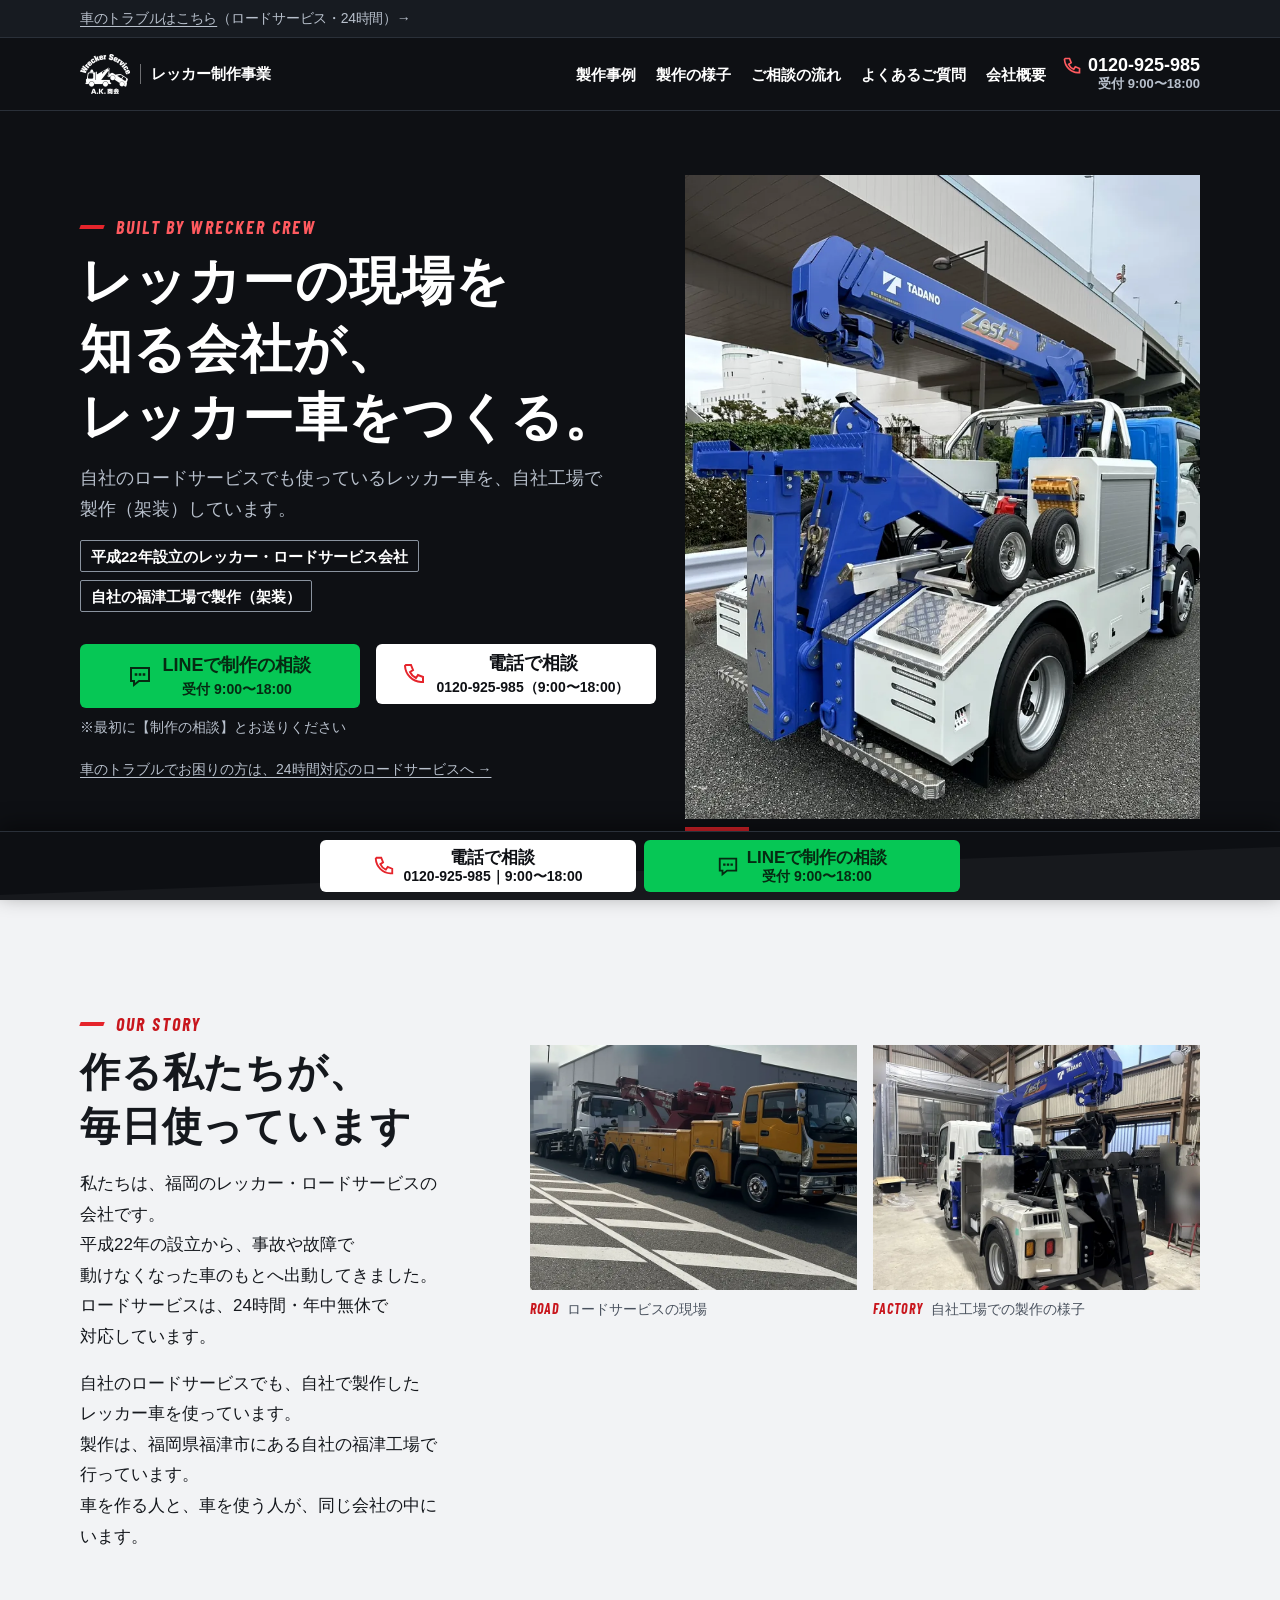
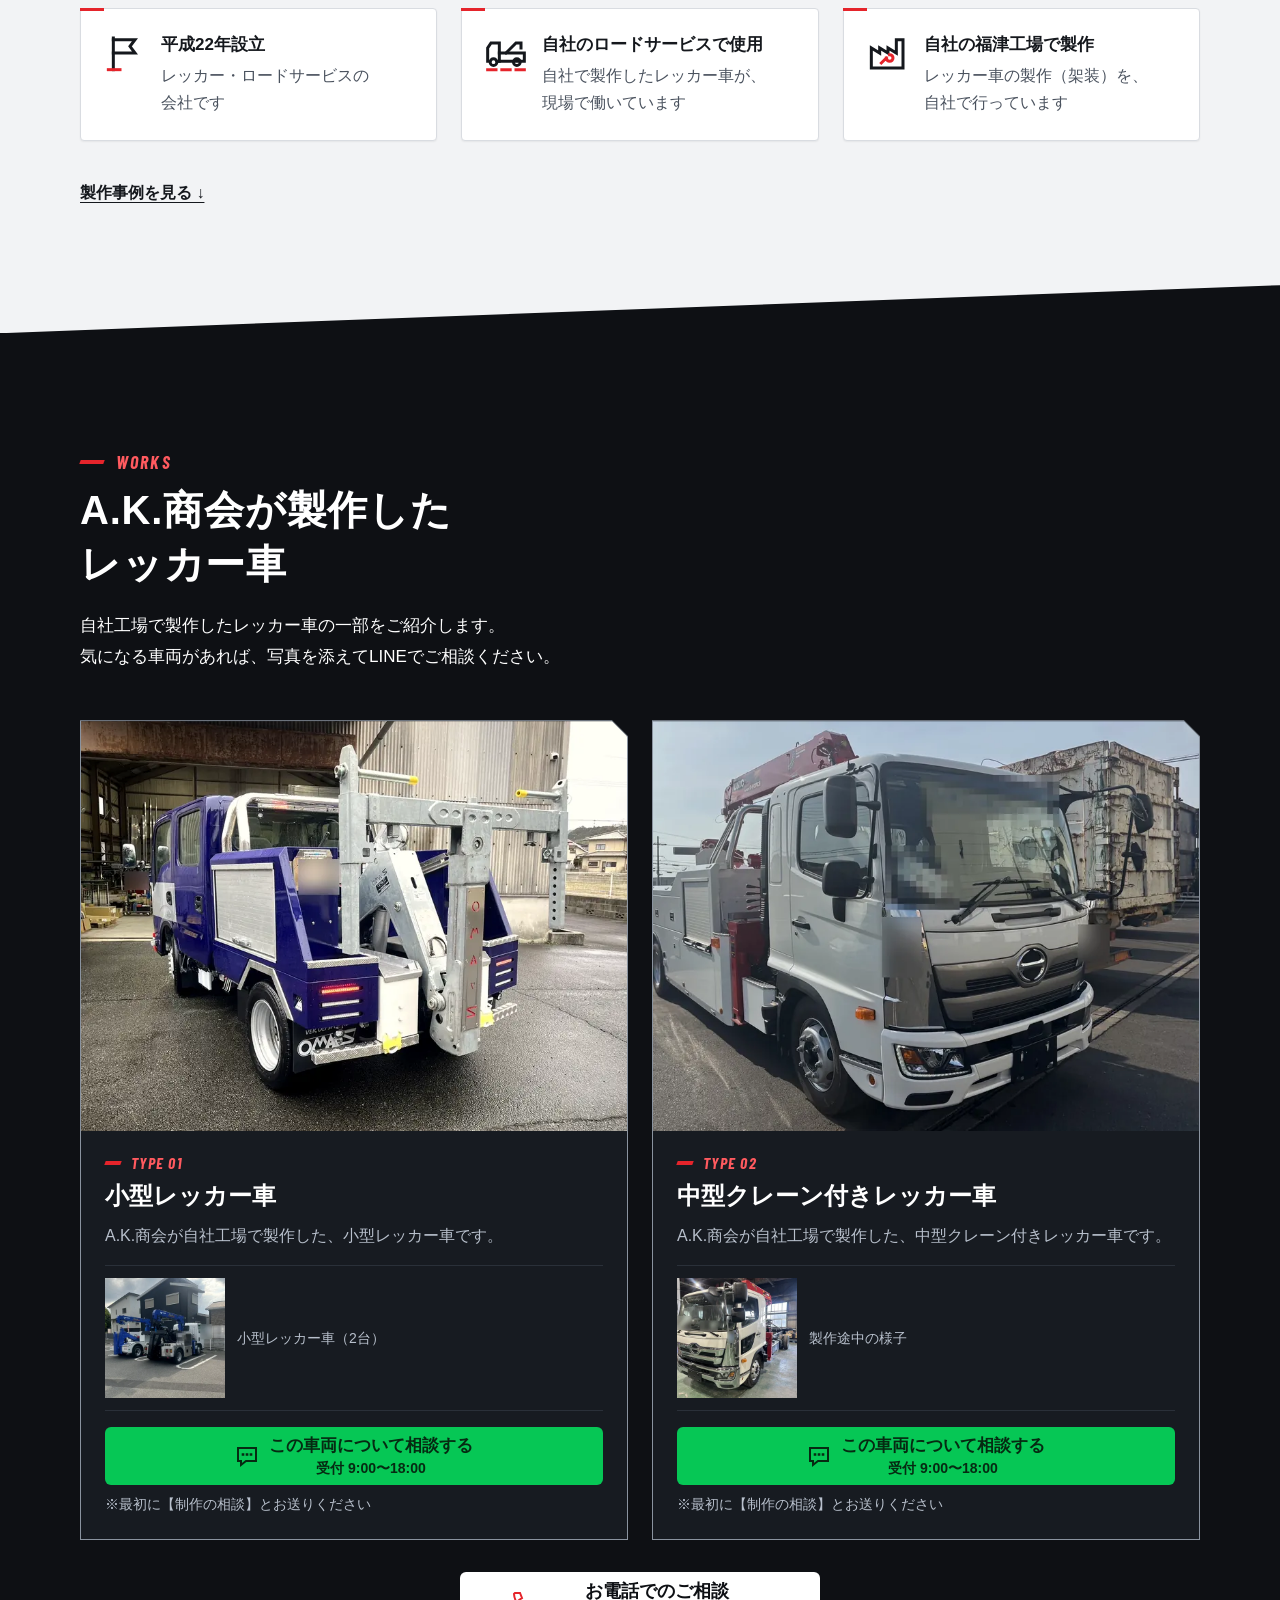
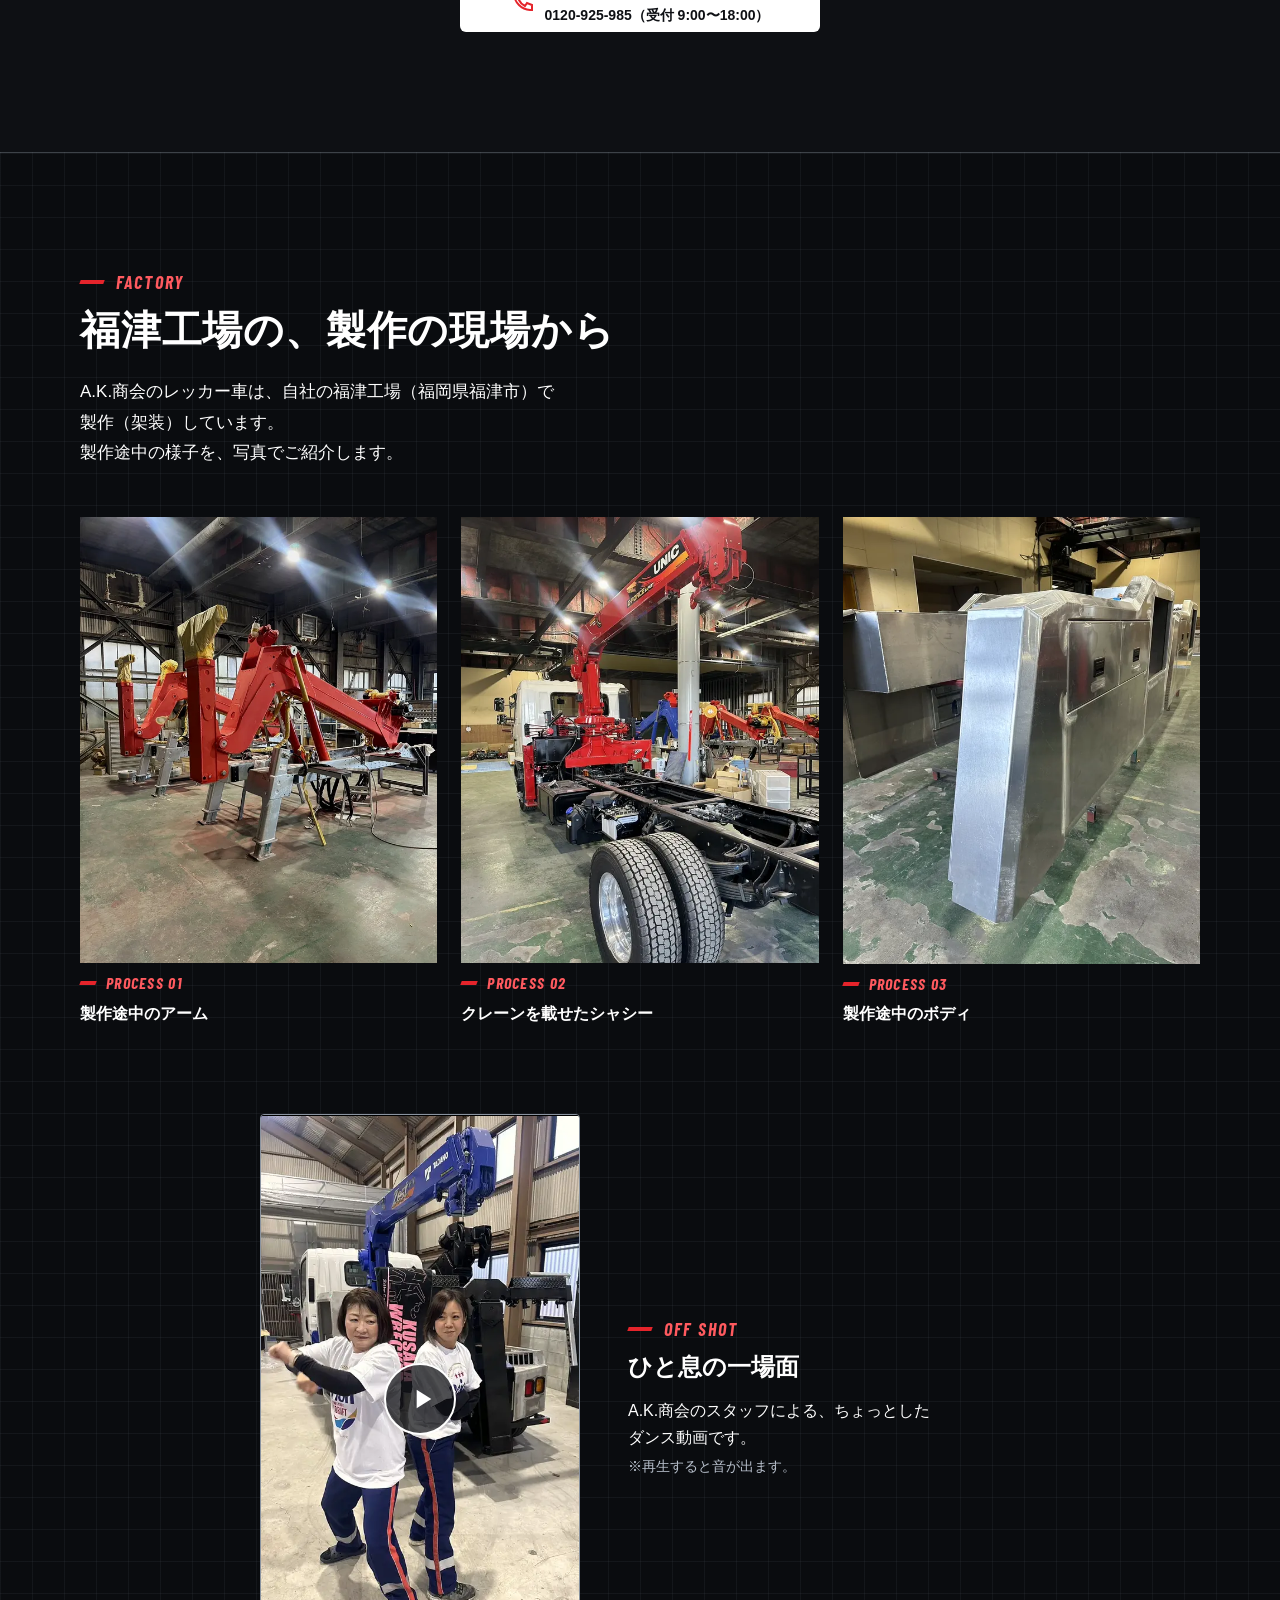
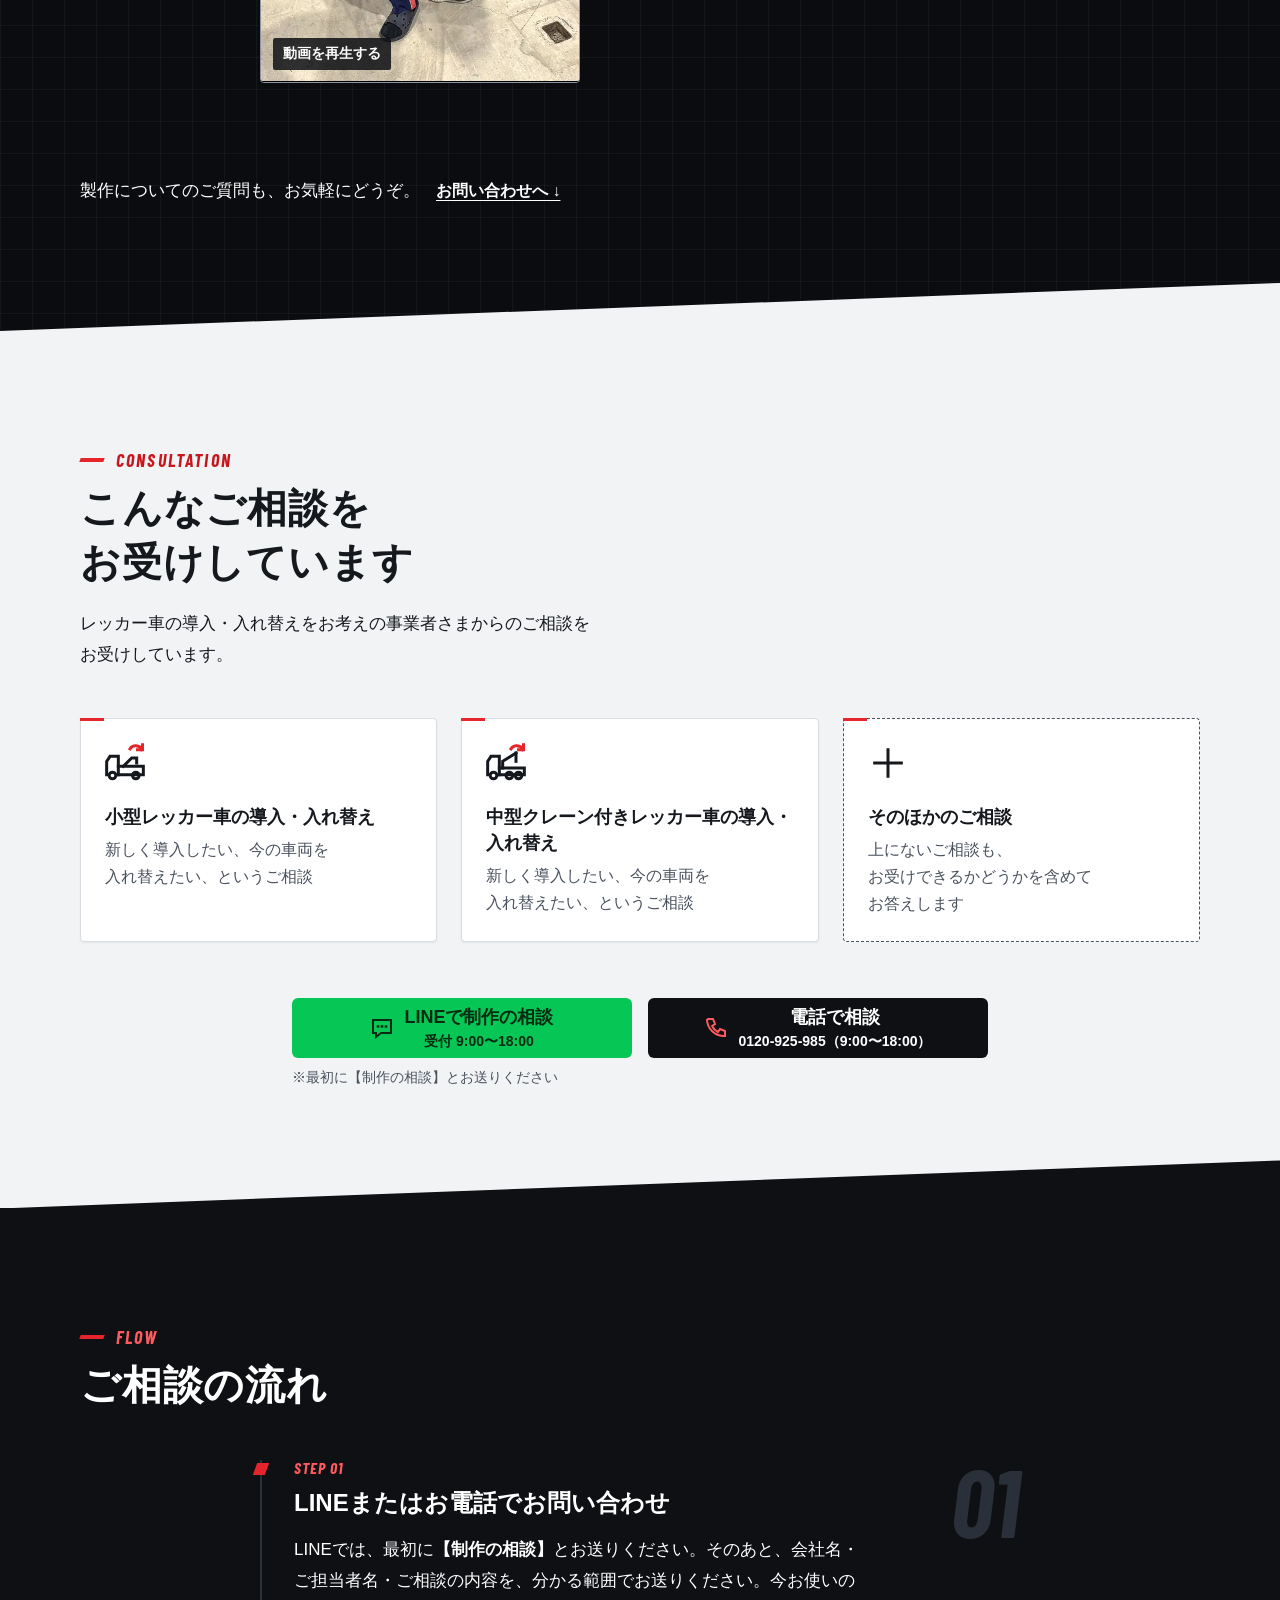
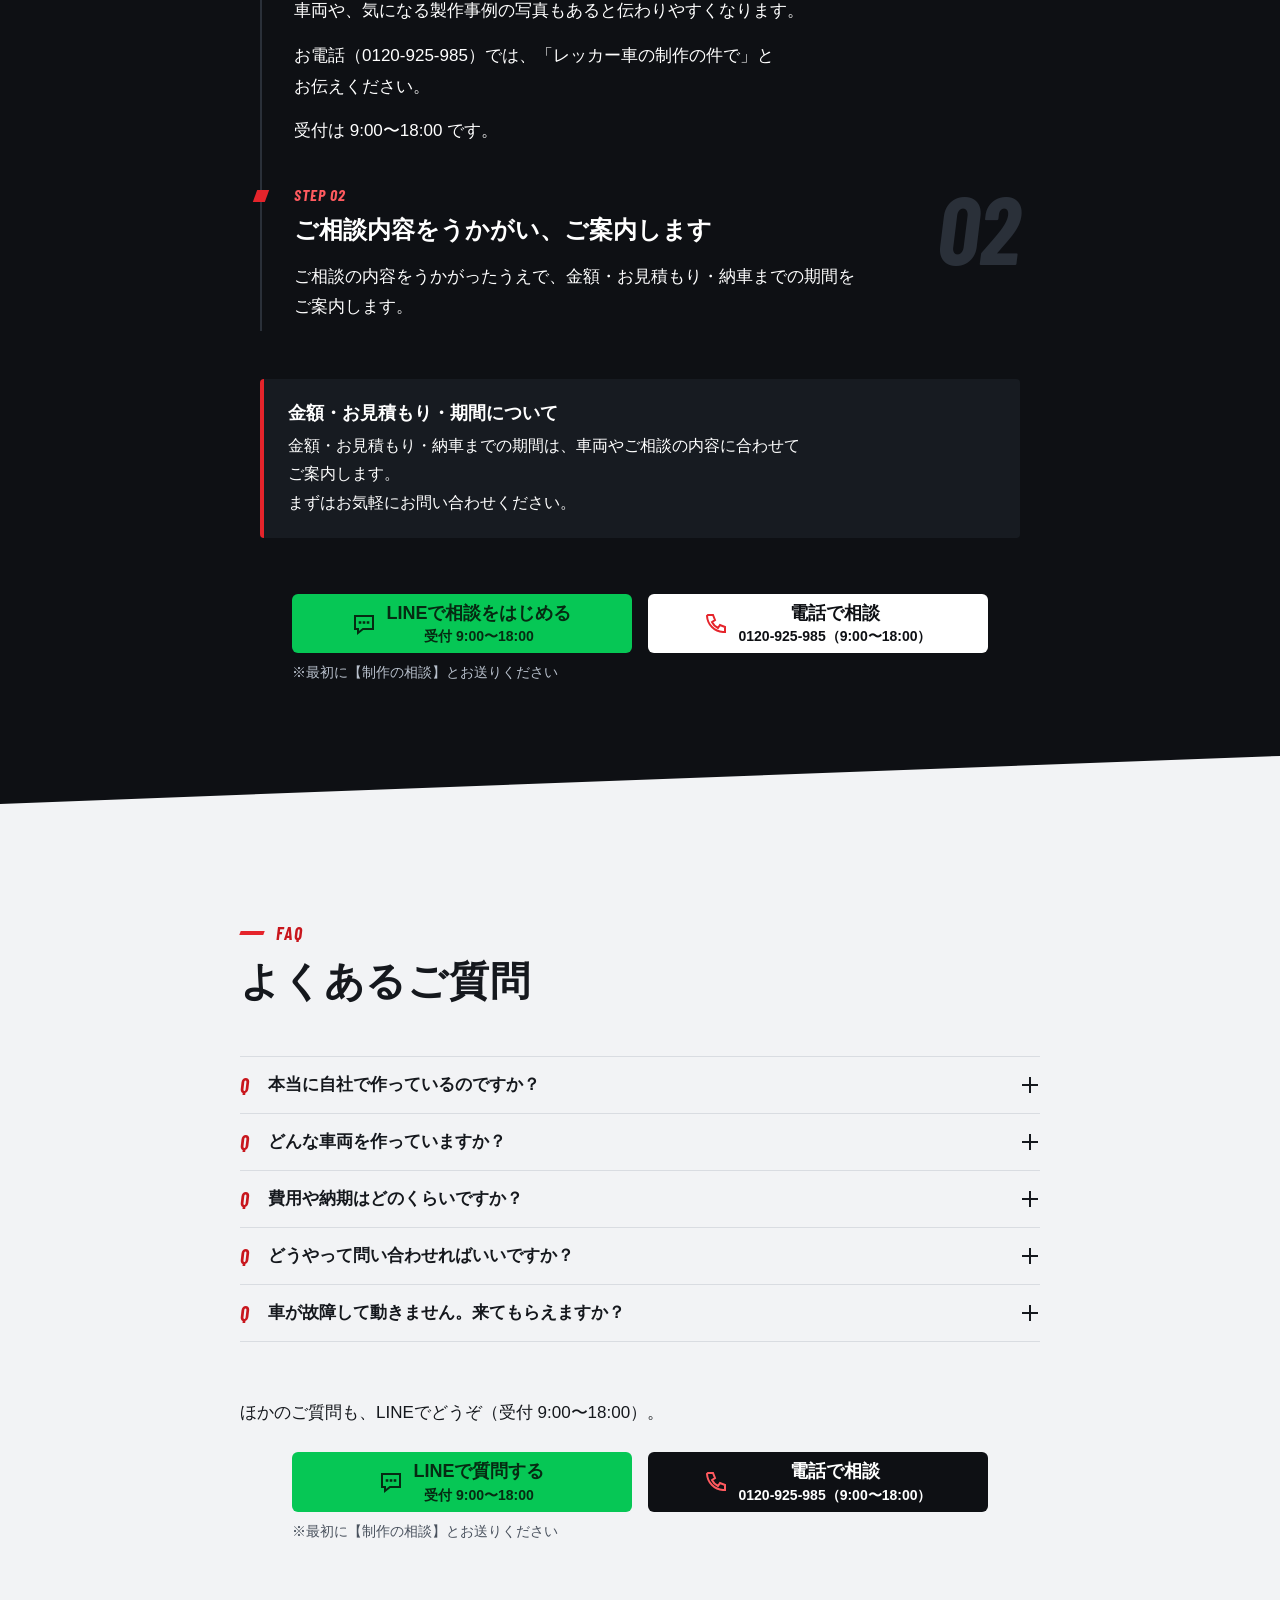
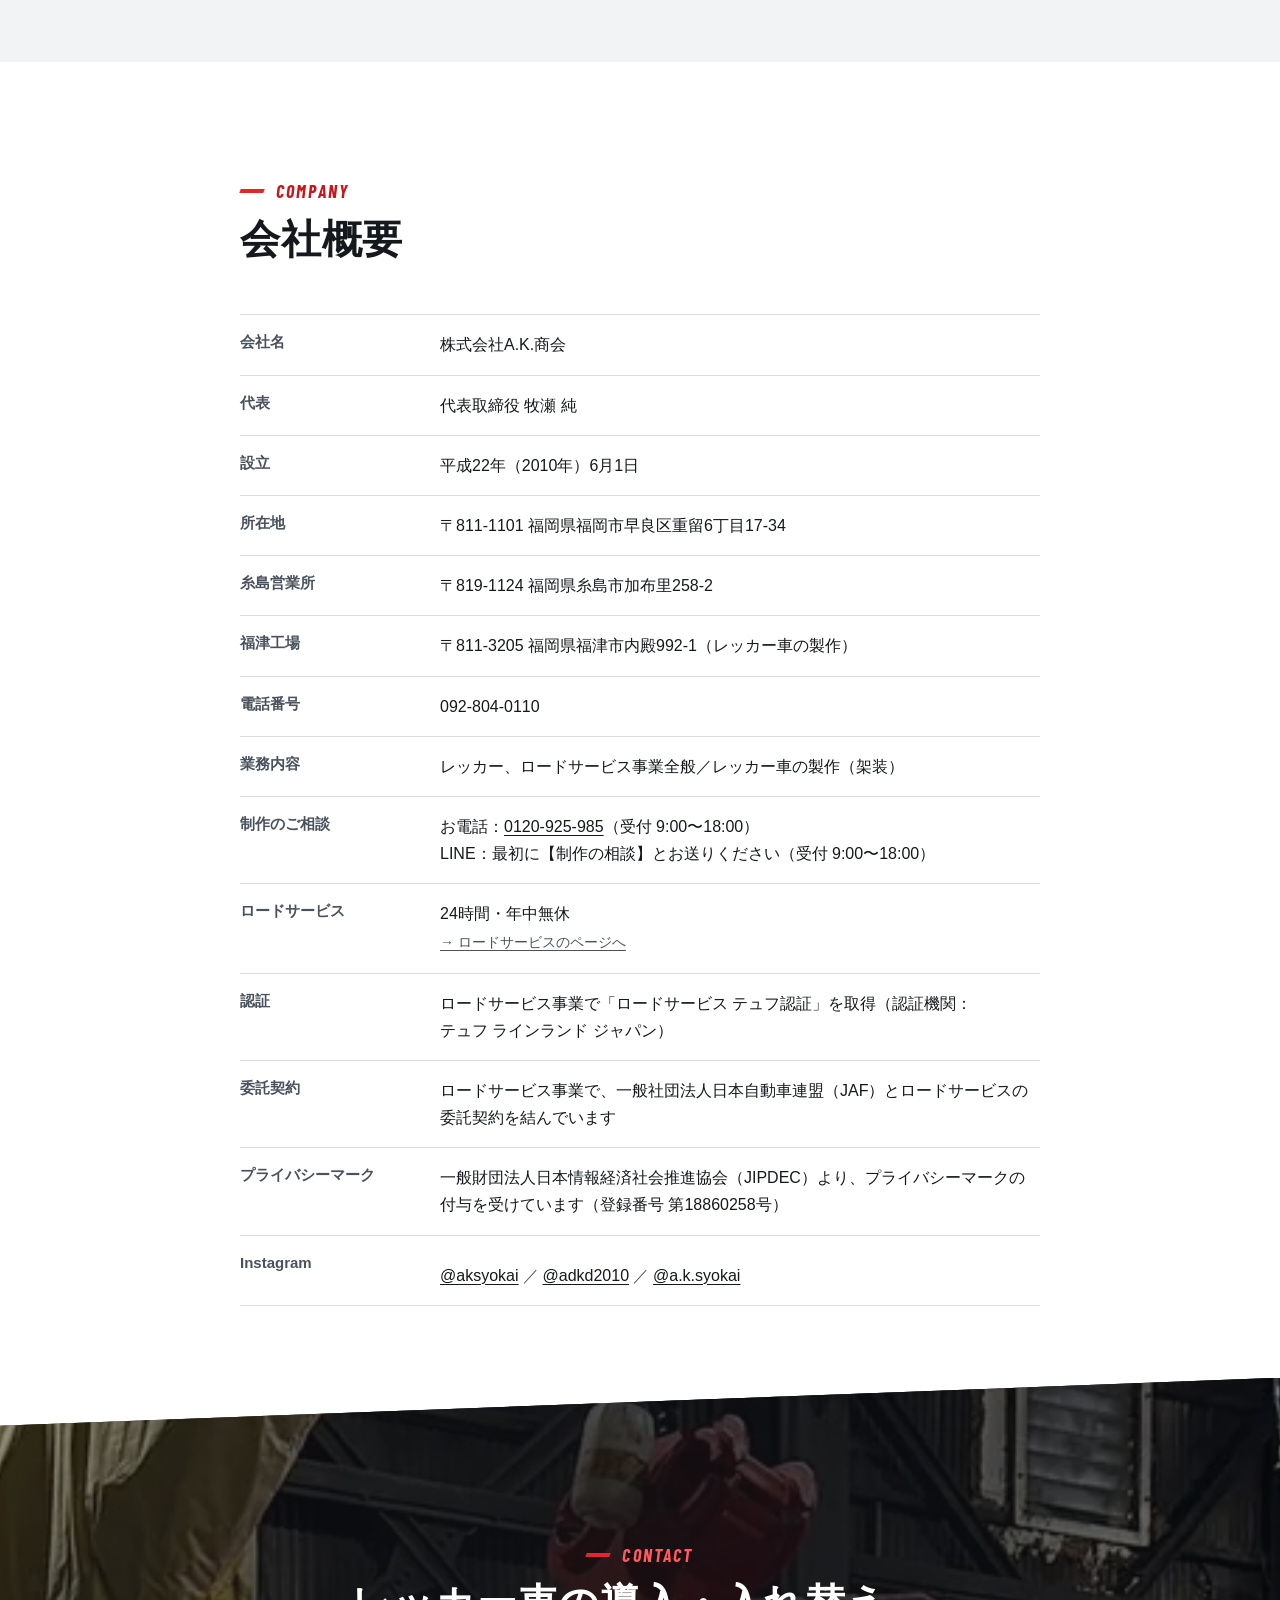
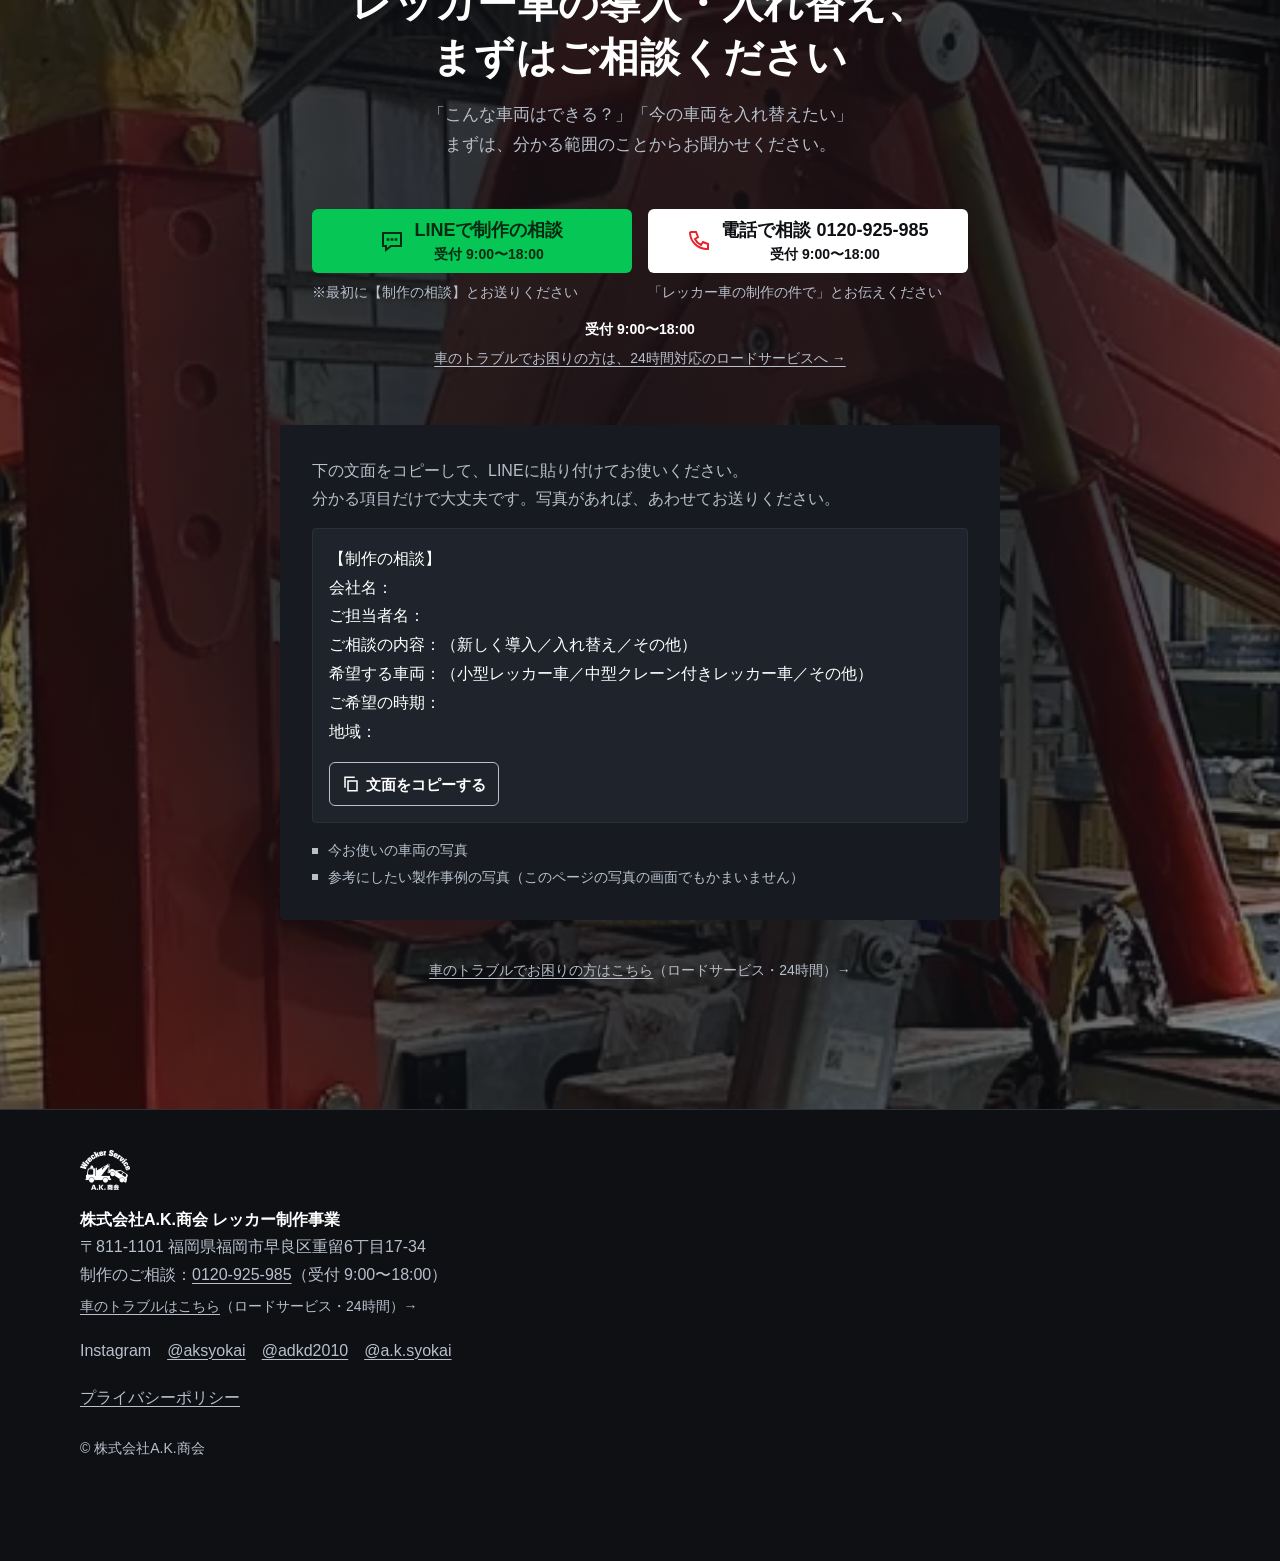
==== seisaku/index.html @ 167753f0 "株式会社A.K.商会 ホームページ 仮公開（noindex） ロードサービス・レッカー制作事業・プライバシーポリシーの3ページ。  Co-Authored-By: Claude Opus 5.5 <n" ====
<!DOCTYPE html>
<html lang="ja">
<head>
<meta charset="UTF-8">
<meta name="viewport" content="width=device-width, initial-scale=1, viewport-fit=cover">
<title>レッカー車の製作（架装）｜自社の福津工場で製作｜株式会社A.K.商会 レッカー制作事業</title>
<meta name="description" content="福岡のレッカー・ロードサービス会社、株式会社A.K.商会のレッカー制作事業。自社のロードサービスでも使っているレッカー車を、自社の福津工場で製作（架装）しています。小型レッカー車・中型クレーン付きレッカー車のご相談は、LINEまたはお電話で（受付 9:00〜18:00）。">

<meta name="robots" content="noindex">
<meta name="theme-color" content="#0E1014">
<meta name="format-detection" content="telephone=no">


<link rel="canonical" href="https://fukuokacolor-web.github.io/ak-syokai/seisaku/">



<meta property="og:type" content="website">
<meta property="og:url" content="https://fukuokacolor-web.github.io/ak-syokai/seisaku/">
<meta property="og:locale" content="ja_JP">
<meta property="og:site_name" content="株式会社A.K.商会">
<meta property="og:title" content="現場を知る会社が作るレッカー車｜株式会社A.K.商会 レッカー制作事業">
<meta property="og:description" content="自社のロードサービスでも使っているレッカー車を、自社の福津工場で製作（架装）しています。小型レッカー車・中型クレーン付きレッカー車の導入・入れ替えのご相談はLINEまたはお電話で（受付 9:00〜18:00）。">
<meta property="og:image" content="https://fukuokacolor-web.github.io/ak-syokai/images/sk-ogp.jpg">
<meta property="og:image:width" content="1200">
<meta property="og:image:height" content="630">
<meta property="og:image:alt" content="A.K.商会が製作した小型レッカー車">
<meta name="twitter:card" content="summary_large_image">
<meta name="twitter:image" content="https://fukuokacolor-web.github.io/ak-syokai/images/sk-ogp.jpg">


<link rel="icon" type="image/png" sizes="32x32" href="../images/favicon-32.png">
<link rel="apple-touch-icon" sizes="180x180" href="../images/apple-touch-icon.png">


<link rel="preconnect" href="https://fonts.googleapis.com">
<link rel="preconnect" href="https://fonts.gstatic.com" crossorigin>
<link rel="stylesheet" href="https://fonts.googleapis.com/css2?family=Barlow+Condensed:ital,wght@1,700&display=swap&text=ABCDEFGHIJKLMNOPQRSTUVWXYZ0123456789%2F%3A%2E%2D%2B%20%26" media="print" onload="this.media='all'">
<noscript><link rel="stylesheet" href="https://fonts.googleapis.com/css2?family=Barlow+Condensed:ital,wght@1,700&display=swap&text=ABCDEFGHIJKLMNOPQRSTUVWXYZ0123456789%2F%3A%2E%2D%2B%20%26"></noscript>

<link rel="stylesheet" href="../css/style.css">
<link rel="stylesheet" href="../css/seisaku.css">





<script type="application/ld+json">
{
  "@context": "https://schema.org",
  "@type": "AutomotiveBusiness",
  "name": "株式会社A.K.商会 レッカー制作事業",
  "url": "https://fukuokacolor-web.github.io/ak-syokai/seisaku/",
  "image": "https://fukuokacolor-web.github.io/ak-syokai/images/sk-ogp.jpg",
  "telephone": "+81-120-925-985",
  "address": {
    "@type": "PostalAddress",
    "postalCode": "811-1101",
    "addressRegion": "福岡県",
    "addressLocality": "福岡市早良区",
    "streetAddress": "重留6丁目17-34",
    "addressCountry": "JP"
  },
  "description": "自社のロードサービスでも使っているレッカー車を、自社の福津工場で製作（架装）しています。",
  "foundingDate": "2010-06-01",
  "parentOrganization": {
    "@type": "Organization",
    "name": "株式会社A.K.商会",
    "url": "https://fukuokacolor-web.github.io/ak-syokai/"
  }
}
</script>
</head>
<body data-page="seisaku" data-hours-open="9" data-hours-close="18">


<svg xmlns="http://www.w3.org/2000/svg" class="svg-sprite" aria-hidden="true" focusable="false">
  <symbol id="i-tel" viewBox="0 0 24 24"><path d="M4 3h5l2 5-3 2a12 12 0 0 0 6 6l2-3 5 2v5h-2A17 17 0 0 1 3 4z"/></symbol>
  <symbol id="i-line" viewBox="0 0 24 24"><path d="M3 4h18v13H11l-5 4v-4H3z"/><path d="M8 10.5h.01M12 10.5h.01M16 10.5h.01" stroke-width="2.6"/></symbol>
  <symbol id="i-copy" viewBox="0 0 24 24"><path d="M8 8h12v13H8z"/><path d="M4 16V3h12"/></symbol>
  <symbol id="i-plus" viewBox="0 0 24 24"><path d="M12 4v16M4 12h16"/></symbol>
  
  <symbol id="i-flag" viewBox="0 0 24 24"><path d="M5 22V3"/><path d="M5 4h13l-3 4 3 4H5"/><path d="M2 22h7" style="stroke:var(--i-accent,#E5242B)"/></symbol>
  
  <symbol id="i-road-wrecker" viewBox="0 0 24 24"><path d="M1 17V9l2-3h5v11"/><path d="M8 12h15v5H8"/><path d="M12 12l6-6h3v3"/><circle cx="4.5" cy="17.5" r="2"/><circle cx="18.5" cy="17.5" r="2"/><path d="M1 22h5M9.5 22h5M18 22h5" style="stroke:var(--i-accent,#E5242B)"/></symbol>
  
  <symbol id="i-factory" viewBox="0 0 24 24"><path d="M2 21V9l5 3V9l5 3V9l5 3V4h4v17z"/><path d="M8 18l3-3m0 0a2 2 0 1 0 2-2" style="stroke:var(--i-accent,#E5242B)"/></symbol>
  
  <symbol id="i-swap-small" viewBox="0 0 24 24"><path d="M1 19V11l2-3h5v11"/><path d="M8 14h15v5H8"/><path d="M11 14l5-5h3v3"/><circle cx="4.5" cy="19.5" r="2"/><circle cx="18.5" cy="19.5" r="2"/><path d="M15 3.5a4 4 0 0 1 7 0.5" style="stroke:var(--i-accent,#E5242B)"/><path d="M22.5 1v3h-3" style="stroke:var(--i-accent,#E5242B)"/></symbol>
  
  <symbol id="i-swap-crane" viewBox="0 0 24 24"><path d="M1 19V11l2-3h5v11"/><path d="M8 15h15v4H8"/><path d="M10 15v-4l8-5"/><path d="M18 6v5"/><circle cx="4.5" cy="19.5" r="2"/><circle cx="14" cy="19.5" r="2"/><circle cx="19.5" cy="19.5" r="2"/><path d="M15 3.5a4 4 0 0 1 7 0.5" style="stroke:var(--i-accent,#E5242B)"/><path d="M22.5 1v3h-3" style="stroke:var(--i-accent,#E5242B)"/></symbol>
  
  <symbol id="i-play" viewBox="0 0 24 24"><path d="M8 5v14l11-7z" style="fill:#FFFFFF;stroke:none"/></symbol>
</svg>


<div class="sk-roadbar">
  <div class="sk-roadbar__inner">
    <a class="sk-road" href="../" data-link="roadservice" data-pos="roadbar" aria-label="車のトラブルはこちら（ロードサービス・24時間）"><span class="sk-roadbar__long">車のトラブルはこちら<span class="nw">（ロードサービス・24時間）→</span></span><span class="sk-roadbar__short">車のトラブルはこちら（24時間）→</span></a>
  </div>
</div>

<div class="sk-top" id="top">

<header class="header sk-header">
  <div class="header__inner">
    <div class="sk-header__brand">
      <a class="header__logo" href="#top" aria-label="株式会社A.K.商会 レッカー制作事業 ページの先頭へ">
        <img src="../images/logo-white.png" width="100" height="80" alt="A.K.商会 Wrecker Service">
      </a>
      <span class="sk-header__div" aria-hidden="true"></span>
      <span class="sk-header__name">レッカー制作事業</span>
    </div>
    <nav class="header__nav" aria-label="ページ内リンク">
      <a href="#works">製作事例</a>
      <a href="#factory">製作の様子</a>
      <a href="#flow">ご相談の流れ</a>
      <a href="#faq">よくあるご質問</a>
      <a href="#company">会社概要</a>
    </nav>
    <div class="sk-header__tel">
      <a class="header__tel" href="tel:0120-925-985" data-cta="tel" data-pos="header">
        <svg class="header__tel-i" aria-hidden="true"><use href="#i-tel"/></svg>0120-925-985
      </a>
      <p class="sk-header__hours">受付 9:00〜18:00</p>
    </div>
    <a class="sk-header__btn" href="#contact">制作の相談</a>
  </div>
</header>

<main>


<section class="sk-fv" id="fv" aria-labelledby="fv-title">
  <div class="sk-fv__inner">
    <picture class="sk-fv__photo">
      <source media="(min-width: 768px)" srcset="../images/sk-fv-pc.webp" width="800" height="1000">
      <img src="../images/sk-fv-sp.webp" width="750" height="750" alt="A.K.商会が製作した小型レッカー車" fetchpriority="high">
    </picture>
    <div class="sk-fv__body">
      <p class="en" lang="en">BUILT BY WRECKER CREW</p>
      <h1 class="sk-fv__title" id="fv-title">レッカーの現場を<br>知る会社が、<br>レッカー車をつくる。</h1>
      <p class="sk-fv__sub">自社のロードサービスでも使っているレッカー車を、自社工場で<span class="nw">製作（架装）</span>しています。</p>
      <ul class="sk-chips">
        <li class="sk-chip">平成22年設立のレッカー・ロードサービス会社</li>
        <li class="sk-chip">自社の福津工場で製作（架装）</li>
      </ul>
      <div class="sk-cta sk-cta--fv">
        <div class="sk-cta__col">
          <a class="btn btn--line btn--lg" href="https://lin.ee/WwdLHQL" data-cta="line" data-pos="fv"><svg class="btn__i" aria-hidden="true"><use href="#i-line"/></svg><span class="btn__txt"><span class="btn__main">LINEで制作の相談</span><span class="btn__sub">受付 9:00〜18:00</span></span></a>
          <p class="note sk-cta__note">※最初に<span class="nw">【制作の相談】</span>とお送りください</p>
        </div>
        <div class="sk-cta__col">
          <a class="btn btn--tel" href="tel:0120-925-985" data-cta="tel" data-pos="fv"><svg class="btn__i" aria-hidden="true"><use href="#i-tel"/></svg><span class="btn__txt"><span class="btn__main">電話で相談</span><span class="btn__sub">0120-925-985（9:00〜18:00）</span></span></a>
        </div>
      </div>
      
      <div class="sk-closed sk-closed--box sk-closed--fv">
        <p class="sk-closed__title">ただいま受付時間外です<span class="nw">（受付 9:00〜18:00）。</span></p>
        <p><a class="sk-road" href="../" data-link="roadservice" data-pos="fv-closed">車のトラブルでお困りの方は、24時間対応のロードサービスへ →</a></p>
      </div>
      <p class="sk-fv__road"><a class="sk-road" href="../" data-link="roadservice" data-pos="fv">車のトラブルでお困りの方は、24時間対応のロードサービスへ →</a></p>
    </div>
  </div>
</section>
</div>


<section class="sec sec--light cut" id="story" aria-labelledby="story-title">
  <div class="wrap">
    <div class="sk-story">
      <div class="sk-story__text">
        <p class="en" lang="en">OUR STORY</p>
        <h2 class="h2" id="story-title">作る私たちが、<br>毎日使っています</h2>
        <div class="sk-story__body">
          <p>私たちは、福岡のレッカー・ロードサービスの会社です。<br>平成22年の設立から、事故や故障で動けなくなった車のもとへ出動してきました。ロードサービスは、24時間・年中無休で対応しています。</p>
          <p>自社のロードサービスでも、自社で製作したレッカー車を使っています。<br>製作は、福岡県福津市にある自社の福津工場で行っています。<br>車を作る人と、車を使う人が、同じ会社の中にいます。</p>
          
        </div>
      </div>
      
      <div class="sk-pair">
        <figure class="sk-pair__item">
          <img src="../images/flow-work.webp" width="960" height="640" alt="大型トラックの下で作業するスタッフと大型レッカー車" loading="lazy">
          <figcaption><span class="sk-pair__en" lang="en">ROAD</span>ロードサービスの現場</figcaption>
        </figure>
        <figure class="sk-pair__item">
          <img src="../images/sk-story-make.webp" width="800" height="600" alt="福津工場の中の小型レッカー車" loading="lazy">
          <figcaption><span class="sk-pair__en" lang="en">FACTORY</span>自社工場での製作の様子</figcaption>
        </figure>
      </div>
    </div>

    <ul class="sk-facts">
      <li class="sk-fact"><svg class="sk-fact__i" aria-hidden="true"><use href="#i-flag"/></svg><h3 class="sk-fact__title">平成22年設立</h3><p class="sk-fact__text">レッカー・ロードサービスの会社です</p></li>
      <li class="sk-fact"><svg class="sk-fact__i" aria-hidden="true"><use href="#i-road-wrecker"/></svg><h3 class="sk-fact__title">自社のロードサービスで使用</h3><p class="sk-fact__text">自社で製作したレッカー車が、現場で働いています</p></li>
      <li class="sk-fact"><svg class="sk-fact__i" aria-hidden="true"><use href="#i-factory"/></svg><h3 class="sk-fact__title">自社の福津工場で製作</h3><p class="sk-fact__text">レッカー車の製作（架装）を、自社で行っています</p></li>
    </ul>
    <p class="sk-jump"><a href="#works">製作事例を見る ↓</a></p>
  </div>
</section>


<section class="sec sec--dark cut" id="works" aria-labelledby="works-title">
  <div class="wrap">
    <p class="en" lang="en">WORKS</p>
    <h2 class="h2" id="works-title">A.K.商会が製作した<br>レッカー車</h2>
    <p class="lead">自社工場で製作したレッカー車の一部をご紹介します。<br>気になる車両があれば、写真を添えてLINEでご相談ください。</p>

    
    <div class="sk-plates">
      <article class="sk-plate">
        <div class="sk-plate__in">
          <img class="sk-plate__photo" src="../images/sk-works-small.webp" width="800" height="600" alt="A.K.商会が製作した小型レッカー車" loading="lazy">
          <div class="sk-plate__body">
            <p class="sk-type en-num" lang="en">TYPE 01</p>
            <h3 class="h3">小型レッカー車</h3>
            <p class="sk-plate__desc">A.K.商会が自社工場で製作した、小型レッカー車です。</p>
            <figure class="sk-plate__sub">
              <img src="../images/sk-works-small-sub.webp" width="360" height="360" alt="A.K.商会が製作した小型レッカー車2台" loading="lazy">
              <figcaption class="note">小型レッカー車（2台）</figcaption>
            </figure>
            <div class="sk-plate__cta">
              <a class="btn btn--line" href="https://lin.ee/WwdLHQL" data-cta="line" data-pos="works" aria-label="LINEで、小型レッカー車について相談する（受付 9:00〜18:00）"><svg class="btn__i" aria-hidden="true"><use href="#i-line"/></svg><span class="btn__txt"><span class="btn__main">この車両について相談する</span><span class="btn__sub">受付 9:00〜18:00</span></span></a>
              <p class="note sk-cta__note">※最初に<span class="nw">【制作の相談】</span>とお送りください</p>
            </div>
          </div>
        </div>
      </article>

      <article class="sk-plate">
        <div class="sk-plate__in">
          <img class="sk-plate__photo" src="../images/sk-works-mid.webp" width="800" height="600" alt="A.K.商会が製作した中型クレーン付きレッカー車" loading="lazy">
          <div class="sk-plate__body">
            <p class="sk-type en-num" lang="en">TYPE 02</p>
            <h3 class="h3">中型クレーン付きレッカー車</h3>
            <p class="sk-plate__desc">A.K.商会が自社工場で製作した、中型クレーン付きレッカー車です。</p>
            <figure class="sk-plate__sub">
              <img src="../images/sk-works-mid-sub.webp" width="360" height="360" alt="福津工場で製作中の中型クレーン付きレッカー車" loading="lazy">
              <figcaption class="note">製作途中の様子</figcaption>
            </figure>
            <div class="sk-plate__cta">
              <a class="btn btn--line" href="https://lin.ee/WwdLHQL" data-cta="line" data-pos="works" aria-label="LINEで、中型クレーン付きレッカー車について相談する（受付 9:00〜18:00）"><svg class="btn__i" aria-hidden="true"><use href="#i-line"/></svg><span class="btn__txt"><span class="btn__main">この車両について相談する</span><span class="btn__sub">受付 9:00〜18:00</span></span></a>
              <p class="note sk-cta__note">※最初に<span class="nw">【制作の相談】</span>とお送りください</p>
            </div>
          </div>
        </div>
      </article>
    </div>

    <div class="sk-works-tel">
      <a class="btn btn--tel" href="tel:0120-925-985" data-cta="tel" data-pos="works"><svg class="btn__i" aria-hidden="true"><use href="#i-tel"/></svg><span class="btn__txt"><span class="btn__main">お電話でのご相談</span><span class="btn__sub">0120-925-985（受付 9:00〜18:00）</span></span></a>
    </div>
  </div>
</section>


<section class="sec sk-factory" id="factory" aria-labelledby="factory-title">
  <div class="wrap">
    <p class="en" lang="en">FACTORY</p>
    <h2 class="h2" id="factory-title">福津工場の、<br class="sp">製作の現場から</h2>
    <p class="lead">A.K.商会のレッカー車は、自社の福津工場（福岡県福津市）で<span class="nw">製作（架装）しています。</span><br>製作途中の様子を、写真でご紹介します。</p>
    
  </div>

  
  <ul class="scroller sk-process-list" aria-label="福津工場での製作の様子の写真">
    <li class="sk-process">
      <img src="../images/sk-process-01.webp" width="640" height="800" alt="福津工場で製作中のレッカー車の部品" loading="lazy">
      <p class="sk-type en-num" lang="en">PROCESS 01</p>
      <p class="sk-process__cap">製作途中のアーム</p>
    </li>
    <li class="sk-process">
      <img src="../images/sk-process-02.webp" width="640" height="800" alt="福津工場で、クレーンを載せたトラックの車台" loading="lazy">
      <p class="sk-type en-num" lang="en">PROCESS 02</p>
      <p class="sk-process__cap">クレーンを載せたシャシー</p>
    </li>
    <li class="sk-process">
      <img src="../images/sk-process-03.webp" width="640" height="800" alt="福津工場で製作中のレッカー車のボディ" loading="lazy">
      <p class="sk-type en-num" lang="en">PROCESS 03</p>
      <p class="sk-process__cap">製作途中のボディ</p>
    </li>
  </ul>
  <div class="wrap">
    <p class="note scroller__hint sk-process-hint">横にスワイプしてご覧ください →</p>

    
    <div class="sk-movie" data-pos="factory">
      <div class="sk-movie__text">
        <p class="en" lang="en">OFF SHOT</p>
        <h3 class="h3">ひと息の一場面</h3>
        <p class="sk-movie__cap">A.K.商会のスタッフによる、ちょっとしたダンス動画です。</p>
        <p class="note sk-movie__note">※再生すると音が出ます。</p>
        
        
      </div>
      <div class="sk-movie__frame">
        <video class="sk-movie__video" controls playsinline preload="none"
               poster="../images/sk-movie-poster.webp" width="540" height="960" aria-label="A.K.商会のダンス動画">
          <source src="../images/sk-movie.mp4" type="video/mp4">
        </video>
        <button type="button" class="sk-movie__play" aria-label="A.K.商会のダンス動画を再生する（音が出ます）">
          <span class="sk-movie__circle" aria-hidden="true"><svg><use href="#i-play"/></svg></span>
          <span class="sk-movie__label" aria-hidden="true">動画を再生する</span>
        </button>
      </div>
    </div>

    <div class="sk-factory__end">
      <p>製作についてのご質問も、お気軽にどうぞ。</p>
      <a class="sk-jump-link" href="#contact">お問い合わせへ ↓</a>
    </div>
  </div>
</section>


<section class="sec sec--light cut" id="consult" aria-labelledby="consult-title">
  <div class="wrap">
    <p class="en" lang="en">CONSULTATION</p>
    <h2 class="h2" id="consult-title">こんなご相談を<br>お受けしています</h2>
    <p class="lead">レッカー車の導入・入れ替えをお考えの事業者さまからのご相談をお受けしています。</p>
    

    
    <ul class="sk-consults">
      <li class="sk-consult"><svg class="sk-consult__i" aria-hidden="true"><use href="#i-swap-small"/></svg><h3 class="sk-consult__title">小型レッカー車の導入・入れ替え</h3><p class="sk-consult__text">新しく導入したい、今の車両を入れ替えたい、というご相談</p></li>
      <li class="sk-consult"><svg class="sk-consult__i" aria-hidden="true"><use href="#i-swap-crane"/></svg><h3 class="sk-consult__title">中型クレーン付きレッカー車の導入・入れ替え</h3><p class="sk-consult__text">新しく導入したい、今の車両を入れ替えたい、というご相談</p></li>
      <li class="sk-consult sk-consult--other"><svg class="sk-consult__i" aria-hidden="true"><use href="#i-plus"/></svg><h3 class="sk-consult__title">そのほかのご相談</h3><p class="sk-consult__text">上にないご相談も、お受けできるかどうかを含めてお答えします</p></li>
    </ul>

    <div class="sk-cta">
      <div class="sk-cta__col">
        <a class="btn btn--line" href="https://lin.ee/WwdLHQL" data-cta="line" data-pos="consult"><svg class="btn__i" aria-hidden="true"><use href="#i-line"/></svg><span class="btn__txt"><span class="btn__main">LINEで制作の相談</span><span class="btn__sub">受付 9:00〜18:00</span></span></a>
        <p class="note sk-cta__note">※最初に<span class="nw">【制作の相談】</span>とお送りください</p>
      </div>
      <div class="sk-cta__col">
        <a class="btn btn--tel" href="tel:0120-925-985" data-cta="tel" data-pos="consult"><svg class="btn__i" aria-hidden="true"><use href="#i-tel"/></svg><span class="btn__txt"><span class="btn__main">電話で相談</span><span class="btn__sub">0120-925-985（9:00〜18:00）</span></span></a>
      </div>
    </div>
  </div>
</section>


<section class="sec sec--dark cut" id="flow" aria-labelledby="flow-title">
  <div class="wrap">
    <p class="en" lang="en">FLOW</p>
    <h2 class="h2" id="flow-title">ご相談の流れ</h2>

    <ol class="steps">
      <li class="step">
        <span class="deco-num" aria-hidden="true">01</span>
        <p class="step__no en-num" lang="en">STEP 01</p>
        <div class="step__body">
          <h3 class="h3">LINEまたはお電話で<br class="sp">お問い合わせ</h3>
          <p>LINEでは、最初に<strong class="sk-keyword">【制作の相談】</strong>とお送りください。そのあと、会社名・ご担当者名・ご相談の内容を、分かる範囲でお送りください。今お使いの車両や、気になる製作事例の写真もあると伝わりやすくなります。</p>
          <p>お電話（<span class="nw">0120-925-985</span>）では、「レッカー車の制作の件で」とお伝えください。</p>
          <p>受付は 9:00〜18:00 です。</p>
        </div>
      </li>
      <li class="step">
        <span class="deco-num" aria-hidden="true">02</span>
        <p class="step__no en-num" lang="en">STEP 02</p>
        <div class="step__body">
          <h3 class="h3">ご相談内容をうかがい、ご案内します</h3>
          <p>ご相談の内容をうかがったうえで、金額・お見積もり・納車までの期間をご案内します。</p>
          
        </div>
      </li>
    </ol>

    <div class="callout sk-flow-callout">
      <p class="callout__title">金額・お見積もり・期間について</p>
      <p>金額・お見積もり・納車までの期間は、車両やご相談の内容に合わせてご案内します。<br>まずはお気軽にお問い合わせください。</p>
    </div>

    <div class="sk-cta">
      <div class="sk-cta__col">
        <a class="btn btn--line" href="https://lin.ee/WwdLHQL" data-cta="line" data-pos="flow"><svg class="btn__i" aria-hidden="true"><use href="#i-line"/></svg><span class="btn__txt"><span class="btn__main">LINEで相談をはじめる</span><span class="btn__sub">受付 9:00〜18:00</span></span></a>
        <p class="note sk-cta__note">※最初に<span class="nw">【制作の相談】</span>とお送りください</p>
      </div>
      <div class="sk-cta__col">
        <a class="btn btn--tel" href="tel:0120-925-985" data-cta="tel" data-pos="flow"><svg class="btn__i" aria-hidden="true"><use href="#i-tel"/></svg><span class="btn__txt"><span class="btn__main">電話で相談</span><span class="btn__sub">0120-925-985（9:00〜18:00）</span></span></a>
      </div>
    </div>
  </div>
</section>


<section class="sec sec--light cut" id="faq" aria-labelledby="faq-title">
  <div class="wrap wrap--narrow">
    <p class="en" lang="en">FAQ</p>
    <h2 class="h2" id="faq-title">よくあるご質問</h2>
    <div class="faq">
      <details class="qa"><summary><span class="qa__q en-num">Q</span><span class="qa__text">本当に自社で作っているのですか？</span><span class="qa__toggle" aria-hidden="true"></span></summary>
        <div class="qa__a"><span class="qa__mark en-num" aria-hidden="true">A</span><p>はい。自社の福津工場（福岡県福津市）で製作（架装）しています。自社のロードサービスでも、自社で製作したレッカー車を使っています。</p></div></details>
      <details class="qa"><summary><span class="qa__q en-num">Q</span><span class="qa__text">どんな車両を作っていますか？</span><span class="qa__toggle" aria-hidden="true"></span></summary>
        <div class="qa__a"><span class="qa__mark en-num" aria-hidden="true">A</span><p>小型レッカー車と、中型クレーン付きレッカー車の製作事例があります。ほかの車両については、お問い合わせください。</p></div></details>
      <details class="qa"><summary><span class="qa__q en-num">Q</span><span class="qa__text">費用や納期はどのくらいですか？</span><span class="qa__toggle" aria-hidden="true"></span></summary>
        <div class="qa__a"><span class="qa__mark en-num" aria-hidden="true">A</span><p>金額・お見積もり・納車までの期間は、車両やご相談の内容に合わせてご案内します。LINEまたはお電話でお問い合わせください。</p></div></details>
      <details class="qa"><summary><span class="qa__q en-num">Q</span><span class="qa__text">どうやって問い合わせればいいですか？</span><span class="qa__toggle" aria-hidden="true"></span></summary>
        <div class="qa__a"><span class="qa__mark en-num" aria-hidden="true">A</span><p>LINEまたはお電話でお受けしています。受付は 9:00〜18:00 です。<br>LINEでは、最初に<span class="nw">【制作の相談】</span>とお送りください。<br>お電話は <span class="nw">0120-925-985</span> です。「レッカー車の制作の件で」とお伝えください。</p></div></details>
      <details class="qa"><summary><span class="qa__q en-num">Q</span><span class="qa__text">車が故障して動きません。来てもらえますか？</span><span class="qa__toggle" aria-hidden="true"></span></summary>
        <div class="qa__a"><span class="qa__mark en-num" aria-hidden="true">A</span><p>車のトラブルは、24時間・年中無休のロードサービスで対応しています。こちらのページからご連絡ください。<br><a class="sk-road" href="../" data-link="roadservice" data-pos="faq">→ ロードサービスのページへ</a></p></div></details>
    </div>
    
    <p class="sec-end">ほかのご質問も、LINEでどうぞ<span class="nw">（受付 9:00〜18:00）。</span></p>
    <div class="sk-cta">
      <div class="sk-cta__col">
        <a class="btn btn--line" href="https://lin.ee/WwdLHQL" data-cta="line" data-pos="faq"><svg class="btn__i" aria-hidden="true"><use href="#i-line"/></svg><span class="btn__txt"><span class="btn__main">LINEで質問する</span><span class="btn__sub">受付 9:00〜18:00</span></span></a>
        <p class="note sk-cta__note">※最初に<span class="nw">【制作の相談】</span>とお送りください</p>
      </div>
      <div class="sk-cta__col">
        <a class="btn btn--tel" href="tel:0120-925-985" data-cta="tel" data-pos="faq"><svg class="btn__i" aria-hidden="true"><use href="#i-tel"/></svg><span class="btn__txt"><span class="btn__main">電話で相談</span><span class="btn__sub">0120-925-985（9:00〜18:00）</span></span></a>
      </div>
    </div>
  </div>
</section>


<section class="sec sec--white" id="company" aria-labelledby="company-title">
  <div class="wrap wrap--narrow">
    <p class="en" lang="en">COMPANY</p>
    <h2 class="h2" id="company-title">会社概要</h2>
    <dl class="ctable sk-ctable">
      <div><dt>会社名</dt><dd>株式会社A.K.商会</dd></div>
      <div><dt>代表</dt><dd>代表取締役 牧瀬 純</dd></div>
      <div><dt>設立</dt><dd>平成22年（2010年）6月1日</dd></div>
      <div><dt>所在地</dt><dd>〒811-1101 福岡県福岡市早良区重留<span class="nw">6丁目17-34</span></dd></div>
      <div><dt>糸島営業所</dt><dd>〒819-1124 福岡県糸島市<span class="nw">加布里258-2</span></dd></div>
      <div><dt>福津工場</dt><dd>〒811-3205 福岡県福津市<span class="nw">内殿992-1</span>（レッカー車の製作）</dd></div>
      
      <div><dt>電話番号</dt><dd>092-804-0110</dd></div>
      <div><dt>業務内容</dt><dd>レッカー、ロードサービス事業全般／レッカー車の製作（架装）</dd></div>

      <div><dt>制作のご相談</dt><dd>お電話：<a class="sk-tel-link" href="tel:0120-925-985" data-cta="tel" data-pos="company">0120-925-985</a><span class="nw">（受付 9:00〜18:00）</span><br>LINE：最初に<span class="nw">【制作の相談】</span>とお送りください<span class="nw">（受付 9:00〜18:00）</span></dd></div>
      <div><dt>ロードサービス</dt><dd>24時間・年中無休<br><a class="sk-road" href="../" data-link="roadservice" data-pos="company">→ ロードサービスのページへ</a></dd></div>
      <div><dt>認証</dt><dd>ロードサービス事業で<span class="nw">「ロードサービス テュフ認証」</span>を取得（認証機関：<span class="nw">テュフ ラインランド ジャパン</span>）</dd></div>
      
      <div><dt>委託契約</dt><dd>ロードサービス事業で、<span class="nw">一般社団法人</span><span class="nw">日本自動車連盟（JAF）</span>とロードサービスの委託契約を結んでいます</dd></div>
      
      <div><dt>プライバシーマーク</dt><dd><span class="nw">一般財団法人</span><span class="nw">日本情報経済社会推進協会（JIPDEC）</span>より、プライバシーマークの付与を受けています（登録番号 <span class="nw">第18860258号</span>）</dd></div>
      
      <div><dt>Instagram</dt><dd class="ig-list"><a class="ig-link" href="https://www.instagram.com/aksyokai/" target="_blank" rel="noopener" data-ig="aksyokai" data-pos="company" aria-label="A.K.商会のInstagram（@aksyokai）を開く（新しいタブで開きます）">@aksyokai</a><span class="ig-sep" aria-hidden="true">／</span><a class="ig-link" href="https://www.instagram.com/adkd2010/" target="_blank" rel="noopener" data-ig="adkd2010" data-pos="company" aria-label="A.K.商会のInstagram（@adkd2010）を開く（新しいタブで開きます）">@adkd2010</a><span class="ig-sep" aria-hidden="true">／</span><a class="ig-link" href="https://www.instagram.com/a.k.syokai/" target="_blank" rel="noopener" data-ig="a.k.syokai" data-pos="company" aria-label="A.K.商会のInstagram（@a.k.syokai）を開く（新しいタブで開きます）">@a.k.syokai</a></dd></div>
    </dl>
  </div>
</section>


<section class="sk-contact cut" id="contact" aria-labelledby="contact-title">
  <picture class="sk-contact__bg">
    <source media="(min-width: 1024px)" srcset="../images/sk-contact-pc.webp" width="1108" height="475">
    <img src="../images/sk-contact-sp.webp" width="750" height="563" alt="" loading="lazy">
  </picture>
  <div class="wrap sk-contact__inner">
    <p class="en" lang="en">CONTACT</p>
    <h2 class="h2" id="contact-title">レッカー車の<br class="sp">導入・入れ替え、<br>まずはご相談ください</h2>
    <p class="sk-contact__lead">「こんな車両はできる？」「今の車両を入れ替えたい」<br>まずは、分かる範囲のことから<span class="nw">お聞かせください。</span></p>

    <div class="sk-cta sk-cta--contact">
      <div class="sk-cta__col">
        <a class="btn btn--line btn--lg" href="https://lin.ee/WwdLHQL" data-cta="line" data-pos="contact"><svg class="btn__i" aria-hidden="true"><use href="#i-line"/></svg><span class="btn__txt"><span class="btn__main">LINEで制作の相談</span><span class="btn__sub">受付 9:00〜18:00</span></span></a>
        <p class="note sk-cta__note">※最初に<span class="nw">【制作の相談】</span>とお送りください</p>
      </div>
      <div class="sk-cta__col">
        <a class="btn btn--tel btn--lg" href="tel:0120-925-985" data-cta="tel" data-pos="contact"><svg class="btn__i" aria-hidden="true"><use href="#i-tel"/></svg><span class="btn__txt"><span class="btn__main">電話で相談 0120-925-985</span><span class="btn__sub">受付 9:00〜18:00</span></span></a>
        <p class="note sk-cta__note">「レッカー車の制作の件で」とお伝えください</p>
      </div>
    </div>
    <div class="sk-contact__always">
      <p><span class="nw">受付 9:00〜18:00</span></p>
      <p><a class="sk-road" href="../" data-link="roadservice" data-pos="contact">車のトラブルでお困りの方は、24時間対応のロードサービスへ →</a></p>
    </div>

    <div class="sk-panel">
      <div class="sk-copy">
        <p class="sk-copy__lead">下の文面をコピーして、LINEに貼り付けてお使いください。<br>分かる項目だけで大丈夫です。写真があれば、あわせてお送りください。</p>
        <div class="copybox sk-copybox">
          <p class="copybox__text" id="sk-copy-template">【制作の相談】
会社名：
ご担当者名：
ご相談の内容：（新しく導入／入れ替え／その他）
希望する車両：（小型レッカー車／中型クレーン付きレッカー車／その他）
ご希望の時期：
地域：</p>
          <button type="button" class="copybox__btn" data-copy-target="sk-copy-template" data-status="sk-copy-status" data-done-text="コピーしました。LINEに貼り付けてください。" data-fail-text="コピーできませんでした。お手数ですが、文面を長押ししてコピーしてください。"><svg aria-hidden="true"><use href="#i-copy"/></svg><span>文面をコピーする</span></button>
          <p class="sk-copy-status" id="sk-copy-status" aria-live="polite"></p>
        </div>
        <ul class="sk-photo-tips">
          <li>今お使いの車両の写真</li>
          <li>参考にしたい製作事例の写真（このページの写真の画面でもかまいません）</li>
        </ul>
        
      </div>

      
      <div class="sk-closed sk-closed--box">
        <p class="sk-closed__title">ただいま受付時間外です<span class="nw">（受付 9:00〜18:00）。</span></p>
        
        
        <p><a class="sk-road" href="../" data-link="roadservice" data-pos="closed">車のトラブルでお困りの方は、24時間対応のロードサービスへ →</a></p>
      </div>
    </div>

    <p class="sk-contact__foot"><a class="sk-road" href="../" data-link="roadservice" data-pos="contact">車のトラブルでお困りの方はこちら<span class="nw">（ロードサービス・24時間）→</span></a></p>
  </div>
</section>

</main>


<footer class="footer">
  <div class="wrap">
    <img class="footer__logo" src="../images/logo-white.png" width="100" height="80" alt="A.K.商会 Wrecker Service" loading="lazy">
    <p class="footer__name">株式会社A.K.商会 レッカー制作事業</p>
    <p>〒811-1101 福岡県福岡市早良区重留<span class="nw">6丁目17-34</span></p>
    <p>制作のご相談：<a class="footer__tel" href="tel:0120-925-985" data-cta="tel" data-pos="footer">0120-925-985</a><span class="nw">（受付 9:00〜18:00）</span></p>
    <p><a class="sk-road" href="../" data-link="roadservice" data-pos="footer">車のトラブルはこちら<span class="nw">（ロードサービス・24時間）→</span></a></p>
    <p class="footer__ig"><span class="footer__ig-label">Instagram</span><a class="ig-link" href="https://www.instagram.com/aksyokai/" target="_blank" rel="noopener" data-ig="aksyokai" data-pos="footer" aria-label="A.K.商会のInstagram（@aksyokai）を開く（新しいタブで開きます）">@aksyokai</a><a class="ig-link" href="https://www.instagram.com/adkd2010/" target="_blank" rel="noopener" data-ig="adkd2010" data-pos="footer" aria-label="A.K.商会のInstagram（@adkd2010）を開く（新しいタブで開きます）">@adkd2010</a><a class="ig-link" href="https://www.instagram.com/a.k.syokai/" target="_blank" rel="noopener" data-ig="a.k.syokai" data-pos="footer" aria-label="A.K.商会のInstagram（@a.k.syokai）を開く（新しいタブで開きます）">@a.k.syokai</a></p>
    <p><a class="ig-link" href="../privacy.html">プライバシーポリシー</a></p>
    <p class="footer__copy"><small>&copy; 株式会社A.K.商会</small></p>
  </div>
</footer>


<div class="fixed-cta" role="region" aria-label="お問い合わせボタン">
  
  
  <div class="sk-closed sk-closed--bar">
    <p><span class="sk-closed__title">ただいま受付時間外です<span class="nw">（受付 9:00〜18:00）</span></span>　　<a href="../" data-link="roadservice" data-pos="fixed">車のトラブルは24時間ロードサービスへ →</a></p>
  </div>
  <div class="fixed-cta__inner">
    <a class="fbtn fbtn--tel" href="tel:0120-925-985" data-cta="tel" data-pos="fixed">
      <svg class="fbtn__i" aria-hidden="true"><use href="#i-tel"/></svg>
      <span class="fbtn__txt"><span class="fbtn__main">電話で相談</span><span class="fbtn__sub sk-fbtn-sub"><span class="sk-sub-open"><span class="pc-only">0120-925-985｜</span><span class="sp-only">受付 </span>9:00〜18:00</span><span class="sk-sub-closed">時間外｜9:00〜18:00</span></span></span>
    </a>
    <a class="fbtn fbtn--line" href="https://lin.ee/WwdLHQL" data-cta="line" data-pos="fixed">
      <svg class="fbtn__i" aria-hidden="true"><use href="#i-line"/></svg>
      <span class="fbtn__txt"><span class="fbtn__main">LINEで<span class="sk-long">制作の</span>相談</span><span class="fbtn__sub sk-fbtn-sub"><span class="sk-sub-open">受付 9:00〜18:00</span><span class="sk-sub-closed">時間外｜9:00〜18:00</span></span></span>
    </a>
  </div>
</div>

<script src="../js/main.js" defer></script>
</body>
</html>
---- css/style.css ----
/* =========================================================
   株式会社A.K.商会 LP  ― A案「NIGHT CALL」
   スマホ（375px）基準。ブレークポイント 768px / 1024px
   ========================================================= */

/* ---------- 1. トークン ---------- */
:root {
  --c-bg: #0E1014;
  --c-surface: #171B21;
  --c-surface-2: #1F242C;
  --c-line: #2A3039;
  --c-text: #FFFFFF;
  --c-text-sub: #B8C0CC;
  --c-accent: #E5242B;
  --c-accent-text: #FF5A5F;
  --c-focus: #FFD23F;

  --c-light-bg: #F2F3F5;
  --c-light-bg-2: #FFFFFF;
  --c-light-line: #D9DCE1;
  --c-light-text: #15181D;
  --c-light-text-sub: #4A525E;
  --c-light-accent-text: #C8161D;

  --c-line-green: #06C755;
  --c-line-green-hover: #05B34C;
  --c-line-ink: #062A12;
  --c-tel-bg: #FFFFFF;
  --c-tel-ink: #0E1014;
  --c-tel-bg-light: #0E1014;
  --c-tel-ink-light: #FFFFFF;

  --f-ja: "Hiragino Sans", "Hiragino Kaku Gothic ProN", "Noto Sans JP", "Yu Gothic UI", "Yu Gothic", Meiryo, sans-serif;
  --f-en: "Barlow Condensed", "Arial Narrow", "Helvetica Neue", Arial, sans-serif;

  --pad: 20px;
  --sec-y: 72px;
  --cut: 24px;
  --fixed-h: 68px;
  --i-accent: var(--c-accent);
}

@media (min-width: 1024px) {
  :root {
    --pad: 40px;
    --sec-y: 120px;
    --cut: 48px;
  }
}

/* ---------- 2. ベース ---------- */
*, *::before, *::after { box-sizing: border-box; }

html {
  -webkit-text-size-adjust: 100%;
  text-size-adjust: 100%;
  overflow-x: hidden;
  overflow-x: clip;
}
@media (prefers-reduced-motion: no-preference) {
  html { scroll-behavior: smooth; }
}

body {
  margin: 0;
  background: var(--c-bg);
  color: var(--c-text);
  font-family: var(--f-ja);
  font-size: 17px;
  line-height: 1.8;
  word-break: auto-phrase;
  overflow-wrap: anywhere;
  overflow-x: hidden;
  overflow-x: clip;
  padding-bottom: calc(var(--fixed-h) + env(safe-area-inset-bottom));
}

h1, h2, h3, p, ul, ol, dl, dd, figure, pre { margin: 0; }
ul, ol { padding: 0; list-style: none; }
img { display: block; max-width: 100%; height: auto; }
a { color: inherit; }
button { font: inherit; }
small { font-size: inherit; }

.svg-sprite { position: absolute; width: 0; height: 0; overflow: hidden; }
svg { fill: none; stroke: currentColor; stroke-width: 2; stroke-linecap: square; stroke-linejoin: miter; }

:focus-visible { outline: 3px solid var(--c-focus); outline-offset: 3px; }
.sec--light :focus-visible, .sec--white :focus-visible { outline-color: #0E1014; }

.vh {
  position: absolute !important; width: 1px; height: 1px; margin: -1px; padding: 0;
  overflow: hidden; clip: rect(0 0 0 0); white-space: nowrap; border: 0;
}
.sp { display: inline; }
.sp-only { display: inline; }
.pc-only { display: none; }
@media (min-width: 1024px) {
  .sp, .sp-only { display: none; }
  .pc-only { display: revert; }
}

.en-num {
  font-family: var(--f-en);
  font-style: italic;
  font-weight: 700;
}

.wrap {
  width: 100%;
  max-width: calc(1120px + var(--pad) * 2);
  margin-inline: auto;
  padding-inline: var(--pad);
}
.wrap--narrow { max-width: calc(800px + var(--pad) * 2); }

/* ---------- 3. 文字の部品 ---------- */
.en {
  display: flex;
  align-items: center;
  gap: 12px;
  font-family: var(--f-en);
  font-style: italic;
  font-weight: 700;
  font-size: 15px;
  line-height: 1;
  letter-spacing: .12em;
  color: var(--c-accent-text);
  margin-bottom: 8px;
}
.en::before {
  content: "";
  flex: none;
  width: 24px;
  height: 4px;
  background: var(--c-accent);
  transform: skewX(-20deg);
}
.sec--light .en, .sec--white .en { color: var(--c-light-accent-text); }

.h2 {
  font-size: 26px;
  line-height: 1.35;
  font-weight: 800;
  letter-spacing: .02em;
}
.h3 {
  font-size: 20px;
  line-height: 1.45;
  font-weight: 800;
}
.lead { margin-top: 16px; }
.note {
  font-size: 14px;
  line-height: 1.6;
  color: var(--c-text-sub);
}
.body-s { font-size: 16px; line-height: 1.7; }
.sec--light .note, .sec--white .note { color: var(--c-light-text-sub); }

@media (min-width: 1024px) {
  .en { font-size: 18px; margin-bottom: 12px; }
  .h2 { font-size: 40px; }
  .h3 { font-size: 24px; }
  .lead { margin-top: 20px; }
  p { max-width: 36em; }
}

/* ---------- 4. セクション ---------- */
.sec {
  position: relative;
  padding-block: var(--sec-y);
}
.sec--dark { background: var(--c-bg); color: var(--c-text); }
.sec--surface { background: var(--c-surface); color: var(--c-text); }
.sec--light { background: var(--c-light-bg); color: var(--c-light-text); }
.sec--white { background: var(--c-light-bg-2); color: var(--c-light-text); }
.sec--short { padding-block: 56px; }
@media (min-width: 1024px) { .sec--short { padding-block: 88px; } }

/* 境目を斜めにカット（シグネチャー②） */
.cut {
  margin-top: calc(var(--cut) * -1);
  padding-top: calc(var(--sec-y) + var(--cut));
  clip-path: polygon(0 var(--cut), 100% 0, 100% 100%, 0 100%);
}
.sec--short.cut { padding-top: calc(56px + var(--cut)); }

.sec-end { margin-top: 40px; }
@media (min-width: 1024px) { .sec-end { margin-top: 56px; } }

/* 装飾の大きな番号（シグネチャー③） */
.deco-num {
  position: absolute;
  top: 0;
  right: 0;
  font-family: var(--f-en);
  font-style: italic;
  font-weight: 700;
  font-size: 64px;
  line-height: 1;
  color: var(--c-line);
  pointer-events: none;
  user-select: none;
}
@media (min-width: 1024px) { .deco-num { font-size: 96px; } }

/* ---------- 5. ボタン ---------- */
.btn {
  display: flex;
  align-items: center;
  justify-content: center;
  gap: 10px;
  min-height: 56px;
  padding: 8px 16px;
  border-radius: 6px;
  text-decoration: none;
  text-align: center;
  font-weight: 700;
  -webkit-tap-highlight-color: transparent;
  transition: background-color .15s, transform .1s;
}
.btn--lg { min-height: 64px; }
.btn__i { flex: none; width: 24px; height: 24px; }
.btn__txt { display: flex; flex-direction: column; align-items: center; }
.btn__main { font-size: 17px; line-height: 1.3; }
.btn__sub { font-size: 13px; line-height: 1.3; margin-top: 2px; }
.btn--xl .btn__main { font-size: 18px; }

.btn--line { background: var(--c-line-green); color: var(--c-line-ink); }
.btn--tel { background: var(--c-tel-bg); color: var(--c-tel-ink); }
.btn--tel .btn__i { color: var(--c-accent); }
.sec--light .btn--tel, .sec--white .btn--tel { background: var(--c-tel-bg-light); color: var(--c-tel-ink-light); }
.sec--light .btn--tel .btn__i, .sec--white .btn--tel .btn__i { color: var(--c-accent-text); }

@media (prefers-reduced-motion: no-preference) {
  .btn:active, .fbtn:active { transform: scale(.98); }
}
@media (hover: hover) {
  .btn--line:hover, .fbtn--line:hover { background: var(--c-line-green-hover); }
  .btn--tel:hover, .fbtn--tel:hover { background: #E6E8EB; }
  .sec--light .btn--tel:hover, .sec--white .btn--tel:hover { background: #262B33; }
}
@media (min-width: 1024px) {
  .btn__main { font-size: 18px; }
  .btn__sub { font-size: 14px; }
}

/* CTAセット */
.cta-set {
  display: flex;
  flex-direction: column;
  gap: 12px;
  margin-top: 40px;
}
.sec-end + .cta-set, .sec-end + * + .cta-set { margin-top: 24px; }
.cta-note { margin-top: 8px; }
@media (min-width: 1024px) {
  .cta-set { flex-direction: row; justify-content: center; gap: 16px; margin-top: 56px; }
  .cta-set .btn { flex: 1 1 0; max-width: 360px; }
  .cta-set--left { justify-content: flex-start; }
  .cta-note { text-align: center; max-width: none; }
  .cta-note--left { text-align: left; }
}

/* ---------- 6. ヘッダー ---------- */
.header {
  position: absolute;
  top: 0; left: 0; right: 0;
  z-index: 10;
  background: linear-gradient(rgba(14,16,20,.6), rgba(14,16,20,0));
}
.header__inner {
  display: flex;
  align-items: center;
  justify-content: space-between;
  gap: 16px;
  height: 56px;
  max-width: calc(1120px + var(--pad) * 2);
  margin-inline: auto;
  padding-inline: var(--pad);
}
.header__logo img { height: 40px; width: auto; }
.header__logo { display: block; padding: 2px 0; }
.header__nav, .header__tel { display: none; }
.header__badge {
  font-size: 13px;
  font-weight: 700;
  line-height: 1;
  padding: 6px 8px;
  border: 1px solid rgba(255,255,255,.5);
  border-radius: 2px;
}
.header__badge .en-num { font-size: 15px; margin-right: 1px; }

@media (min-width: 1024px) {
  .header__inner { height: 72px; }
  .header__logo img { height: 40px; }
  .header__badge { display: none; }
  .header__nav { display: flex; gap: 24px; margin-left: auto; }
  .header__nav a { font-size: 15px; font-weight: 700; text-decoration: none; }
  .header__nav a:hover { text-decoration: underline; text-underline-offset: 4px; }
  .header__tel {
    display: inline-flex; align-items: center; gap: 6px;
    font-size: 18px; font-weight: 800; text-decoration: none; white-space: nowrap;
    min-height: 44px;
  }
  .header__tel-i { width: 20px; height: 20px; color: var(--c-accent-text); }
}

/* ---------- 7. ファーストビュー ---------- */
.fv {
  position: relative;
  background: var(--c-bg);
  overflow: hidden;
}
.fv__bg { position: absolute; inset: 0 0 auto 0; }
.fv__bg img { width: 100%; height: auto; object-fit: cover; object-position: 50% 0%; }
.fv::before {
  /* 写真の上：文字の下だけ暗くする */
  content: "";
  position: absolute;
  left: 0; right: 0; top: 0;
  height: 100%;
  z-index: 1;
  /* 文字が始まる位置（約185px）で .82 以上になるよう、design.md の 160px 開始より早めている */
  background: linear-gradient(180deg,
    rgba(14,16,20,0) 0, rgba(14,16,20,0) 64px,
    rgba(14,16,20,.84) 182px, rgba(14,16,20,.92) 330px, var(--c-bg) 470px);
}
.fv__inner {
  position: relative;
  z-index: 2;
  padding: 190px var(--pad) 40px;
}
.fv__service { font-size: 14px; font-weight: 700; line-height: 1.5; color: var(--c-text-sub); }
.fv__area { font-size: 17px; font-weight: 700; line-height: 1.4; margin-top: 4px; }
.fv__area strong {
  font-size: 20px;
  font-weight: 800;
  box-shadow: inset 0 -2px 0 var(--c-accent);
}
.fv__title {
  margin-top: 12px;
  font-size: 30px;
  line-height: 1.3;
  font-weight: 800;
  letter-spacing: .02em;
}
.u-accent {
  background: linear-gradient(transparent calc(100% - 4px), var(--c-accent) 0);
  padding-bottom: 2px;
}
.fv__night { margin-top: 10px; font-size: 16px; font-weight: 700; line-height: 1.6; color: var(--c-text-sub); }
.fv__sub { margin-top: 12px; font-size: 16px; line-height: 1.7; }
.fv__cta {
  display: grid;
  grid-template-columns: minmax(0, 1fr) minmax(0, 1fr);
  gap: 10px;
  margin-top: 20px;
}
.fv__cta .btn { padding-inline: 8px; gap: 6px; }
.fv__cta .btn__main { font-size: 16px; white-space: nowrap; }
.fv__cta .btn__sub { white-space: nowrap; }
.fv__telnum { margin-top: 8px; font-size: 14px; color: var(--c-text-sub); }
@media (max-width: 413px) {
  /* 幅の狭い端末：ボタンの文言を優先し、FVボタンのアイコンを省く（装飾のため） */
  .fv__cta .btn__i { display: none; }
}
@media (max-width: 359px) {
  /* 320px 端末：ボタンの文言が切れないよう縦に並べる */
  .fv__cta { grid-template-columns: 1fr; }
  .fv__title { font-size: 26px; }
}

.nw { display: inline-block; white-space: nowrap; }
.fv__trust {
  display: grid;
  grid-template-columns: auto 1fr;
  margin-top: 20px;
  padding-top: 16px;
  border-top: 1px solid var(--c-line);
}
.trust { display: flex; align-items: center; gap: 8px; font-size: 16px; font-weight: 700; line-height: 1.4; }
.trust--stat { padding-right: 12px; }
.trust--cert { padding-left: 12px; border-left: 1px solid var(--c-line); }
.trust__stat { white-space: nowrap; font-weight: 800; }
.trust__stat .en-num { font-size: 36px; line-height: 1; margin: 0 2px; }
.trust__i { flex: none; width: 24px; height: 24px; }
/* 並び（HTML）：最短10分 → 注記 → テュフ認証。375px以上は「最短10分｜認証」の下に注記を全幅で */
.trust--stat { grid-column: 1; grid-row: 1; }
.trust--cert { grid-column: 2; grid-row: 1; }
.trust__note { grid-column: 1 / -1; grid-row: 2; margin-top: 4px; }
@media (max-width: 374px) {
  /* 320px など：縦1列にして、注記を「最短10分」のすぐ下に置く */
  .fv__trust { grid-template-columns: 1fr; }
  .trust--stat, .trust--cert, .trust__note { grid-column: 1; grid-row: auto; }
  .trust--stat { padding-right: 0; }
  .trust--cert { border-left: 0; padding-left: 0; border-top: 1px solid var(--c-line); padding-top: 12px; margin-top: 12px; }
}

@media (min-width: 768px) {
  .fv { min-height: 600px; }
  .fv__bg { inset: 0; }
  .fv__bg img { height: 100%; object-position: 70% 50%; }
  .fv::before {
    background: linear-gradient(90deg, rgba(14,16,20,.94) 0%, rgba(14,16,20,.82) 50%, rgba(14,16,20,.3) 100%);
  }
  .fv__inner { padding: 120px var(--pad) 56px; max-width: 640px; }
  .fv__title { font-size: 40px; }
}
@media (min-width: 1024px) {
  .fv { display: flex; align-items: center; height: min(100vh, 760px); min-height: 600px; }
  .fv::before {
    background: linear-gradient(90deg, rgba(14,16,20,.94) 0%, rgba(14,16,20,.82) 40%, rgba(14,16,20,0) 68%);
  }
  .fv__inner {
    width: 100%;
    max-width: calc(1120px + var(--pad) * 2);
    margin-inline: auto;
    padding: 72px var(--pad) 32px;
  }
  .fv__inner > * { max-width: 560px; }
  .fv__service { font-size: 15px; }
  .fv__area { font-size: 18px; }
  .fv__area strong { font-size: 24px; }
  .fv__title { font-size: 52px; }
  .fv__sub { font-size: 17px; }
  .fv__cta { grid-template-columns: 260px 260px; gap: 16px; }
  .fv__cta .btn__main { font-size: 18px; }
  .fv__trust { max-width: 560px; }
}

/* スマホ（〜767px）：写真ゾーン＋文字ゾーン（design.md 7-3 P1）。写真は暗くせず、文字は写真の下の黒地に置く */
@media (max-width: 767px) {
  .fv::before { display: none; }
  .fv__bg { position: relative; inset: auto; display: block; }
  .fv__bg img { width: 100%; aspect-ratio: 16 / 10; height: auto; object-fit: cover; object-position: 50% 50%; display: block; }
  .fv__bg::before, .fv__bg::after {
    content: "";
    position: absolute;
    left: 0; right: 0;
    z-index: 1;
    pointer-events: none;
  }
  .fv__bg::before { top: 0; height: 72px; background: linear-gradient(180deg, rgba(14,16,20,.65), rgba(14,16,20,0)); }
  .fv__bg::after { bottom: 0; height: 32px; background: linear-gradient(180deg, rgba(14,16,20,0), #0E1014); }
  .fv__inner { padding: 12px var(--pad) 40px; }
  .fv__title { font-size: 28px; margin-top: 6px; }
  /* 375×667 でボタンの下端を 590px より上に収めるため、文字サイズは変えずに間隔だけ詰める */
  .fv__night { margin-top: 4px; }
  .fv__sub { margin-top: 6px; }
  .fv__cta { margin-top: 12px; }
}
@media (max-width: 359px) {
  .fv__title { font-size: 26px; }
}

/* ---------- 8. こんなとき ---------- */
.trouble {
  display: grid;
  grid-template-columns: 1fr;
  gap: 8px;
  margin-top: 32px;
}
.tcard {
  position: relative;
  background: var(--c-light-bg-2);
  border: 1px solid var(--c-light-line);
  border-radius: 4px;
  box-shadow: 0 1px 2px rgba(14,16,20,.06);
  padding: 14px 16px;
  /* スマホも横長カード：左にアイコン、右に見出しと一言 */
  display: grid;
  grid-template-columns: 32px 1fr;
  column-gap: 14px;
  align-content: start;
}
.tcard::before {
  content: "";
  position: absolute;
  left: -1px; top: -1px;
  width: 24px; height: 3px;
  background: var(--c-accent);
}
.tcard__i { width: 32px; height: 32px; grid-row: span 2; color: var(--c-light-text); stroke-width: 1.8; }
.tcard__title { margin-top: 0; font-size: 17px; line-height: 1.45; font-weight: 700; }
.tcard__text { margin-top: 4px; font-size: 16px; line-height: 1.7; color: var(--c-light-text-sub); }

@media (min-width: 768px) {
  .trouble { grid-template-columns: 1fr 1fr; gap: 12px; }
}
@media (min-width: 1024px) {
  .trouble { grid-template-columns: repeat(3, 1fr); gap: 24px; margin-top: 48px; }
  .tcard { grid-template-columns: 40px 1fr; column-gap: 16px; padding: 24px; }
  .tcard__i { width: 40px; height: 40px; }
  .tcard__title { font-size: 18px; }
}

/* 対応車種の帯 */
.vband {
  background: var(--c-bg);
  color: var(--c-text);
  padding-block: 24px;
  margin-top: 32px;
  text-align: center;
}
.vband__list {
  display: grid;
  grid-template-columns: repeat(4, 1fr);
  gap: 8px;
}
.vband__list li {
  display: flex; flex-direction: column; align-items: center; gap: 6px;
  font-size: 16px; font-weight: 700; line-height: 1.3;
}
.vband__list svg { width: 32px; height: 32px; }
.vband__lead { margin: 12px auto 0; font-size: 16px; font-weight: 700; }
.vband .note { margin: 12px auto 0; color: var(--c-text-sub); }
@media (min-width: 1024px) {
  .vband { margin-top: 48px; padding-block: 32px; }
  .vband__list { max-width: 640px; margin-inline: auto; }
  .vband__list svg { width: 40px; height: 40px; }
}

/* ---------- 9. 選ばれる理由 ---------- */
#reason .h2 { margin-bottom: 32px; }
.reason { position: relative; padding-top: 8px; }
.reason + .reason { margin-top: 56px; }
.reason .deco-num { top: -8px; }
.reason__body > * + * { margin-top: 16px; }
.reason__body .h3 { padding-right: 64px; }
.reason__media { margin-bottom: 20px; }
.reason__media--photo { margin-inline: calc(var(--pad) * -1); }
.reason__media--photo img { width: 100%; }
.reason--1 .deco-num { top: auto; position: relative; display: block; text-align: right; margin-bottom: -24px; }
.reason__media--illust { display: flex; justify-content: center; }
.line-illust { width: 240px; height: auto; stroke: none; }
.line-illust text { font-family: var(--f-ja); stroke: none; }

.stat {
  background: var(--c-surface);
  border-radius: 4px;
  padding: 16px 20px;
}
.stat__line { font-size: 20px; font-weight: 800; line-height: 1.2; }
.stat__num {
  display: inline-block;
  font-size: 72px;
  line-height: 1;
  margin: 0 4px;
  color: #FFFFFF;
  position: relative;
  padding-bottom: 8px;
}
.stat__num::after {
  content: "";
  position: absolute;
  left: 4px; bottom: 0;
  width: 48px; height: 4px;
  background: var(--c-accent);
}
.stat .note { margin-top: 8px; }

.cert {
  display: flex;
  gap: 16px;
  align-items: flex-start;
  background: var(--c-surface);
  border-radius: 4px;
  padding: 20px;
}
.cert__i { flex: none; width: 40px; height: 40px; }
.cert__title { font-size: 18px; font-weight: 800; line-height: 1.5; }
.cert .note { margin-top: 4px; }
.cert__sub { margin-top: 10px; font-size: 16px; font-weight: 700; line-height: 1.6; }

.fleet { margin-top: 56px; }
.fleet p { margin-top: 8px; }

.scroller {
  display: flex;
  gap: 12px;
  overflow-x: auto;
  scroll-snap-type: x mandatory;
  padding: 20px var(--pad) 12px;
  scroll-padding-inline: var(--pad);
  -webkit-overflow-scrolling: touch;
  scrollbar-width: thin;
  scrollbar-color: var(--c-line) transparent;
}
.vcard {
  flex: 0 0 78%;
  scroll-snap-align: start;
  background: var(--c-surface);
  border-radius: 4px;
  overflow: hidden;
  position: relative;
}
.vcard img { width: 100%; aspect-ratio: 4 / 3; object-fit: cover; }
/* 写真 → 分類名 → 番号（design.md 3-5 の縦の並び。番号を重ねないので長いキャプションでも詰まらない） */
.vcard__name { padding: 12px 16px 0; font-size: 17px; font-weight: 700; color: #FFFFFF; }
.vcard__state { display: block; font-size: 16px; line-height: 1.5; color: var(--c-text-sub); }
.vcard__no {
  padding: 8px 16px 14px;
  font-size: 20px;
  line-height: 1;
  color: var(--c-accent-text);
}
.vcard img + .vcard__no { padding-top: 14px; }
.scroller__hint { margin-top: 4px; }

@media (min-width: 1024px) {
  #reason .h2 { margin-bottom: 48px; }
  .reason + .reason { margin-top: 88px; }
  .reason--1, .reason--2 {
    display: grid;
    grid-template-columns: 1fr 1fr;
    gap: 56px;
    align-items: center;
  }
  .reason--1 .deco-num, .reason .deco-num { position: absolute; top: -12px; right: 0; margin: 0; }
  .reason__media { margin: 0; }
  .reason__media--photo { margin-inline: 0; }
  .reason__media--photo img { border-radius: 4px; }
  .reason--2 .reason__media { order: 2; }
  .line-illust { width: 320px; }
  .reason__body .h3 { padding-right: 96px; }
  .reason--3 .reason__body { display: grid; grid-template-columns: 1fr 1fr; column-gap: 56px; row-gap: 16px; align-items: start; }
  .reason--3 .h3 { grid-column: 1 / -1; }
  .reason--3 .cert { margin-top: 56px; }
  .fleet { margin-top: 88px; }
  .scroller {
    gap: 24px;
    padding-inline: max(var(--pad), calc((100% - 1120px) / 2));
    scroll-padding-inline: max(var(--pad), calc((100% - 1120px) / 2));
  }
  .vcard { flex: 0 0 340px; }
}

/* ---------- 10. サービス内容 ---------- */
.service-body { margin-top: 32px; }
.works--a { border-top: 1px solid var(--c-light-line); }
.work {
  display: flex;
  gap: 16px;
  align-items: flex-start;
  padding: 16px 0;
  border-bottom: 1px solid var(--c-light-line);
}
.work__i { flex: none; width: 32px; height: 32px; margin-top: 2px; }
.work__name { font-size: 17px; font-weight: 700; line-height: 1.5; }
.work p { font-size: 16px; line-height: 1.7; color: var(--c-light-text-sub); }
.work--other p { font-weight: 700; color: var(--c-light-text); }

.vtypes { margin-top: 32px; }
.vtypes__title { font-size: 17px; font-weight: 700; }
.chips { display: flex; flex-wrap: wrap; gap: 8px; margin-top: 10px; }
.chips li {
  display: inline-flex; align-items: center;
  height: 40px; padding: 0 10px;
  background: #FFFFFF;
  border: 1px solid #15181D;
  border-radius: 2px;
  font-size: 16px; font-weight: 700;
}
.vtypes .note { margin-top: 8px; }

@media (min-width: 1024px) {
  /* 左：作業1〜4／右：作業5〜7＋対応車種（右の列の下の空白を埋める） */
  .service-body { display: grid; grid-template-columns: 1fr 1fr; column-gap: 48px; margin-top: 48px; align-items: start; }
  .works--b { border-top: 1px solid var(--c-light-line); }
  .vtypes { margin-top: 28px; }
}

/* ---------- 11. 料金 ---------- */
.price { margin-top: 20px; }
.price__main > * + * { margin-top: 20px; }
.callout {
  background: var(--c-surface);
  border-left: 4px solid var(--c-accent);
  border-radius: 4px;
  padding: 16px 20px;
}
.callout__title { font-size: 18px; font-weight: 800; line-height: 1.6; }
.callout p:not(.callout__title) { font-size: 16px; margin-top: 4px; }

.price__factors { margin-top: 32px; }
.price__factors-title { font-size: 17px; font-weight: 800; margin-bottom: 12px; }
.factors { display: grid; grid-template-columns: 1fr 1fr; gap: 12px; }
.factor {
  background: var(--c-surface);
  border-radius: 4px;
  padding: 16px;
}
.factor__i { width: 28px; height: 28px; }
.factor__name { margin-top: 8px; font-size: 17px; font-weight: 800; line-height: 1.4; }
.factor p:not(.factor__name) { font-size: 16px; line-height: 1.6; color: var(--c-text-sub); margin-top: 4px; }

.cta-set--price .btn--line { min-height: 64px; }

@media (min-width: 1024px) {
  .price { display: grid; grid-template-columns: 55fr 45fr; gap: 56px; margin-top: 32px; align-items: start; }
  .price__factors { margin-top: 0; }
  .factors { gap: 16px; }
  .factor { padding: 20px; }
}

/* ---------- 12. 法人 ---------- */
.business__photo { margin: 0 calc(var(--pad) * -1) 24px; }
.business__photo img { width: 100%; aspect-ratio: 3 / 2; object-fit: cover; object-position: 35% 50%; }
.business__body .h2 { margin-bottom: 16px; }
@media (min-width: 1024px) {
  .business { display: grid; grid-template-columns: 45fr 55fr; gap: 56px; align-items: stretch; }
  .business__photo { margin: 0; }
  .business__photo img { height: 100%; aspect-ratio: auto; border-radius: 4px; }
  .business .cta-set { margin-top: 40px; }
}

/* ---------- 13. 対応エリア ---------- */
.area__head p:not(.en) { margin-top: 16px; }
.tags { display: flex; flex-wrap: wrap; gap: 12px; margin-top: 32px; align-items: center; }
.tag {
  position: relative;
  display: inline-flex; align-items: center;
  height: 44px; padding: 0 16px;
  background: #FFFFFF;
  border: 1px solid #15181D;
  border-radius: 2px;
  font-size: 18px; font-weight: 700; line-height: 1;
}
.tag--main {
  height: 48px;
  padding: 0 52px 0 18px;
  border: 0;
  border-left: 6px solid var(--c-accent);
  font-size: 20px; font-weight: 800;
  box-shadow: 0 1px 2px rgba(14,16,20,.06), inset 0 0 0 1px var(--c-light-line);
}
.tag__label {
  position: absolute;
  top: 0; right: 0;
  background: #15181D;
  color: #FFFFFF;
  font-size: 13px; font-weight: 700;
  line-height: 1;
  padding: 4px 6px;
}
.tag--tbd { border: 1px dashed #4A525E; }
@media (min-width: 1024px) {
  .area { display: grid; grid-template-columns: 1fr 1fr; gap: 56px; align-items: end; }
  .tags { margin-top: 0; }
}

/* ---------- 14. ご依頼の流れ ---------- */
.steps { margin-top: 32px; }
.step {
  position: relative;
  display: grid;
  grid-template-columns: 1fr;
  padding: 0 0 40px 20px;
  border-left: 2px solid var(--c-line);
}
.step:last-child { padding-bottom: 8px; }
.step .deco-num { top: -8px; }
.step__no {
  font-size: 16px;
  line-height: 1;
  color: var(--c-accent-text);
  letter-spacing: .06em;
  position: relative;
}
.step__no::before {
  content: "";
  position: absolute;
  left: -27px; top: 3px;
  width: 12px; height: 12px;
  background: var(--c-accent);
  transform: skewX(-20deg);
}
.step__body { margin-top: 10px; }
.step__body .h3 { padding-right: 64px; }
.step__body > * + * { margin-top: 14px; }
.step__photo { margin-top: 20px; }
.step__photo img { width: 100%; height: auto; border-radius: 4px; }
.step__photo figcaption { margin-top: 8px; font-size: 14px; line-height: 1.6; color: var(--c-text-sub); }

.sendlist {
  background: var(--c-surface-2);
  border-radius: 4px;
  padding: 4px 16px;
}
.sendlist > div { padding: 12px 0; }
.sendlist > div + div { border-top: 1px solid var(--c-line); }
.sendlist dt { font-size: 17px; font-weight: 800; color: #FFFFFF; }
.sendlist dd { font-size: 16px; line-height: 1.7; color: var(--c-text-sub); margin-top: 2px; }
.step .body-s { color: var(--c-text); }

.copybox {
  position: relative;
  background: var(--c-surface-2);
  border: 1px solid var(--c-line);
  border-radius: 4px;
  padding: 16px;
}
.copybox__text {
  font-family: var(--f-ja);
  font-size: 16px;
  line-height: 1.8;
  color: #FFFFFF;
  white-space: pre-wrap;
}
.copybox__btn {
  position: absolute;
  top: 12px; right: 12px;
  display: inline-flex; align-items: center; gap: 6px;
  height: 44px; padding: 0 12px;
  background: transparent;
  border: 1px solid var(--c-text-sub);
  border-radius: 6px;
  color: #FFFFFF;
  font-size: 15px; font-weight: 700;
  cursor: pointer;
}
.copybox__btn svg { width: 18px; height: 18px; }
.copybox__btn.is-done { border-color: var(--c-line-green); }

.flow__after { margin-top: 24px; color: var(--c-text-sub); }

.which { margin-top: 56px; }
.which__grid { display: grid; gap: 12px; margin-top: 20px; }
.which__panel {
  background: var(--c-surface);
  border-radius: 4px;
  padding: 20px;
  border-top: 4px solid #FFFFFF;
}
.which__panel--line { border-top-color: var(--c-line-green); }
.which__title { font-size: 17px; font-weight: 800; margin-bottom: 10px; }
.sq-list li {
  position: relative;
  padding-left: 18px;
  font-size: 16px;
  line-height: 1.7;
}
.sq-list li + li { margin-top: 6px; }
.sq-list li::before {
  content: "";
  position: absolute;
  left: 0; top: .65em;
  width: 7px; height: 7px;
  background: var(--c-text-sub);
}
.which__panel--line .sq-list li::before { background: var(--c-line-green); }

.shoot { margin-top: 72px; }
.shoot__title { margin-top: 0; }
.shoot__list { display: grid; gap: 12px; margin-top: 24px; }
.shot {
  background: var(--c-surface);
  border-radius: 4px;
  padding: 16px;
}
.shot__illust {
  width: 100%;
  aspect-ratio: 4 / 3;
  height: auto;
  background: var(--c-surface-2);
  border-radius: 4px;
  stroke: none;
}
.shot__title { margin-top: 12px; font-size: 17px; font-weight: 800; }
.shot p:not(.shot__title):not(.note) { font-size: 16px; line-height: 1.7; margin-top: 4px; }
.shot .note { margin-top: 6px; }

.shoot__notes { margin-top: 24px; font-size: 16px; line-height: 1.7; }
.shoot__notes p + p { margin-top: 8px; }
.shoot__warn { display: flex; gap: 8px; font-weight: 700; }
.shoot__warn svg { flex: none; width: 22px; height: 22px; color: var(--c-focus); margin-top: 2px; }

@media (min-width: 1024px) {
  .steps, .flow__after { max-width: 760px; margin-inline: auto; }
  .steps { margin-top: 48px; }
  .step { padding-left: 32px; }
  .step__no::before { left: -39px; }
  .step__body .h3 { padding-right: 96px; }
  .sendlist > div { display: grid; grid-template-columns: 4em 1fr; gap: 16px; }
  .sendlist dd { margin-top: 0; }
  .which { margin-top: 88px; }
  .which__grid { grid-template-columns: 1fr 1fr; gap: 24px; }
  .which__panel { padding: 32px; }
  .shoot { margin-top: 88px; }
  .shoot__list { grid-template-columns: repeat(3, 1fr); gap: 24px; }
}

/* ---------- 15. FAQ ---------- */
.faq { margin-top: 32px; border-top: 1px solid var(--c-light-line); }
.qa { border-bottom: 1px solid var(--c-light-line); }
.qa summary {
  display: flex;
  align-items: center;
  gap: 12px;
  min-height: 56px;
  padding: 12px 0;
  cursor: pointer;
  list-style: none;
}
.qa summary::-webkit-details-marker { display: none; }
.qa__q { flex: none; font-size: 20px; line-height: 1; color: var(--c-light-accent-text); width: 16px; }
.qa__text { flex: 1; font-size: 17px; font-weight: 700; line-height: 1.6; }
.qa__toggle { position: relative; flex: none; width: 20px; height: 20px; }
.qa__toggle::before, .qa__toggle::after {
  content: "";
  position: absolute;
  left: 2px; right: 2px; top: 9px;
  height: 2px;
  background: var(--c-light-text);
  transition: transform .2s;
}
.qa__toggle::after { transform: rotate(90deg); }
.qa[open] .qa__toggle::after { transform: rotate(0deg); }
@media (prefers-reduced-motion: reduce) { .qa__toggle::before, .qa__toggle::after { transition: none; } }
.qa__a { display: flex; gap: 12px; padding: 0 0 16px; }
.qa__mark { flex: none; width: 16px; font-size: 20px; line-height: 1.4; color: var(--c-light-text-sub); }
.qa__a p { font-size: 16px; line-height: 1.8; }
@media (min-width: 1024px) { .faq { margin-top: 48px; } }

/* ---------- 16. 会社概要 ---------- */
.company { margin-top: 32px; }
.ctable { border-top: 1px solid var(--c-light-line); }
.ctable > div { padding: 12px 0; border-bottom: 1px solid var(--c-light-line); }
.ctable dt { font-size: 15px; font-weight: 700; color: var(--c-light-text-sub); line-height: 1.5; }
.ctable dd { font-size: 16px; line-height: 1.7; margin-top: 2px; }
.office { width: 100%; max-width: 420px; margin-top: 20px; }
.office img { border-radius: 4px; }
.office figcaption { margin-top: 6px; }

.staff { margin-top: 56px; }
.staff__photo img { width: 100%; max-width: 420px; border-radius: 4px; }
.staff__body { margin-top: 20px; }
.staff__body .h3 + p { margin-top: 12px; }

.friendly {
  margin-top: 56px;
  background: var(--c-light-bg);
  border-radius: 4px;
  padding: 20px;
  display: grid;
  gap: 20px;
}
.friendly__item { display: flex; gap: 16px; align-items: flex-start; }
.friendly__coco { flex: none; width: 120px; height: 120px; border-radius: 50%; object-fit: cover; }
.friendly__car { flex: none; width: 120px; height: 120px; border-radius: 4px; object-fit: cover; }
.friendly .h3 { font-size: 18px; }
.friendly p { margin-top: 8px; font-size: 16px; line-height: 1.7; }
.friendly figcaption { font-size: 16px; line-height: 1.7; align-self: center; }
@media (max-width: 1023px) {
  /* スマホ・タブレット（design.md 7-3 P6）：ココちゃんは200pxの円を中央に→見出し（中央）→本文。愛車は枠の幅いっぱいの4:3、キャプションは下 */
  .friendly__item--coco { flex-direction: column; align-items: stretch; }
  .friendly__coco { width: 200px; height: 200px; margin: 0 auto; }
  .friendly__item--coco .h3 { text-align: center; margin-top: 4px; }
  .friendly__item--car { flex-direction: column; align-items: stretch; gap: 10px; }
  .friendly__car { width: 100%; height: auto; aspect-ratio: 4 / 3; }
  .friendly figcaption { align-self: auto; }
}

@media (min-width: 1024px) {
  .company { display: grid; grid-template-columns: 1fr 360px; gap: 56px; align-items: start; margin-top: 48px; }
  .ctable > div { display: grid; grid-template-columns: 200px 1fr; padding: 16px 0; }
  .ctable dd { margin-top: 0; }
  .office { width: 360px; max-width: none; margin-top: 0; }
  .company .ctable, .company .ig-note { grid-column: 1; }
  .company { row-gap: 0; }
  .company .office { grid-column: 2; grid-row: 1 / span 2; }
  .staff { display: grid; grid-template-columns: 40fr 60fr; gap: 56px; align-items: center; margin-top: 88px; }
  .staff__body { margin-top: 0; }
  .friendly { grid-template-columns: 60fr 40fr; padding: 32px; gap: 40px; margin-top: 88px; }
  .friendly__coco { width: 200px; height: 200px; }
  .friendly__item--car { flex-direction: column; gap: 10px; }
  .friendly__car { width: 280px; height: auto; aspect-ratio: 4 / 3; }
  .friendly figcaption { align-self: auto; }
  .friendly .h3 { font-size: 20px; }
}

/* ---------- 17. 最後のCTA ---------- */
.contact {
  position: relative;
  padding-block: var(--sec-y);
  background: var(--c-bg);
  color: var(--c-text);
  text-align: center;
  overflow: hidden;
}
.contact__bg { position: absolute; inset: 0; }
.contact__bg img { width: 100%; height: 100%; object-fit: cover; }
.contact::before {
  content: "";
  position: absolute;
  inset: 0;
  z-index: 1;
  background: rgba(14,16,20,.82);
}
.contact__inner { position: relative; z-index: 2; }
.contact .en { justify-content: center; }
.contact__hours { margin-top: 20px; font-size: 22px; font-weight: 800; line-height: 1.4; }
.contact__area { font-size: 16px; margin-top: 4px; }
.contact__text { margin-top: 20px; }
.contact p { margin-inline: auto; }
.contact__cta { display: flex; flex-direction: column; gap: 12px; margin-top: 32px; }

/* スマホ・タブレット（〜1023px）：写真ゾーン＋文字ゾーン（design.md 7-3 P7）。写真は暗くせず、下端40pxだけ黒地へつなぐ */
@media (max-width: 1023px) {
  .contact, .contact.cut { padding-top: 0; }
  .contact::before { display: none; }
  .contact__bg { position: relative; inset: auto; display: block; }
  .contact__bg img { width: 100%; height: auto; aspect-ratio: 4 / 3; object-fit: cover; display: block; }
  .contact__bg::after {
    content: "";
    position: absolute;
    left: 0; right: 0; bottom: 0;
    height: 40px;
    background: linear-gradient(180deg, rgba(14,16,20,0), #0E1014);
    pointer-events: none;
  }
  .contact__inner { padding-top: 24px; }
}

@media (min-width: 1024px) {
  .contact__cta { flex-direction: row; justify-content: center; align-items: center; gap: 16px; margin-top: 48px; }
  .contact__cta .btn { flex: 0 0 320px; }
  /* PC：中央の文字の下は暗く、左右の端は写真が見えるように（P7） */
  .contact::before { background: radial-gradient(ellipse 60% 75% at 50% 50%, rgba(14,16,20,.88) 0%, rgba(14,16,20,.80) 55%, rgba(14,16,20,.40) 100%); }
  .qr { display: flex; align-items: center; gap: 12px; text-align: left; margin-left: 16px; background: rgba(14,16,20,.88); padding: 12px 16px; border-radius: 4px; }
  .qr__box {
    flex: none;
    display: flex; align-items: center; justify-content: center;
    width: 120px; height: 120px;
    background: #FFFFFF;
    color: #4A525E;
    border-radius: 4px;
    font-size: 14px; font-weight: 700; line-height: 1.5;
    text-align: center;
  }
  .qr .note { width: 11em; }
}

/* ---------- 18. フッター ---------- */
.footer {
  background: var(--c-bg);
  border-top: 1px solid var(--c-line);
  padding: 40px 0 32px;
  font-size: 16px;
  line-height: 1.7;
  color: var(--c-text-sub);
}
.footer__logo { height: 40px; width: auto; margin-bottom: 16px; }
.footer__name { color: #FFFFFF; font-weight: 700; }
.footer__copy { margin-top: 16px; font-size: 14px; }

/* Instagram（補助的なテキストリンク。電話・LINEより目立たせない。ロゴは使わない） */
.ig-link {
  display: inline-block;
  padding: 10px 0;          /* 指で押しやすい高さを確保（見た目は文字のまま） */
  color: inherit;
  text-decoration: underline;
  text-underline-offset: 3px;
  text-decoration-thickness: 1px;
  overflow-wrap: normal;
  white-space: nowrap;
}
.ig-list { display: flex; flex-wrap: wrap; align-items: center; column-gap: 4px; margin-block: -10px; }
.ig-sep { color: var(--c-light-text-sub); }
.ig-note { margin-top: 12px; }
.footer__ig { display: flex; flex-wrap: wrap; align-items: center; column-gap: 16px; row-gap: 0; margin-top: 2px; }
@media (max-width: 767px) {
  /* スマホ：「Instagram」を1行目、3つのアカウントを2行目に（中途半端な折り返しを防ぐ） */
  .footer__ig-label { flex-basis: 100%; }
  .footer__ig { margin-top: 12px; }
}
.footer__tel { color: inherit; text-decoration: underline; text-underline-offset: 3px; display: inline-block; padding: 10px 0; margin-block: -10px; }
@media (hover: hover) { .ig-link:hover, .footer__tel:hover { text-decoration-thickness: 2px; } }
.footer :focus-visible { outline-color: var(--c-focus); }

/* ---------- 19. 画面下部の固定ボタン ---------- */
.fixed-cta {
  position: fixed;
  left: 0; right: 0; bottom: 0;
  z-index: 100;
  background: rgba(14,16,20,.96);
  border-top: 1px solid var(--c-line);
  box-shadow: 0 -6px 20px rgba(0,0,0,.45);
  padding: 8px 10px calc(8px + env(safe-area-inset-bottom));
}
.fixed-cta__inner {
  display: grid;
  grid-template-columns: 1fr 1fr;
  gap: 8px;
  max-width: 640px;
  margin-inline: auto;
}
.fbtn {
  display: flex;
  align-items: center;
  justify-content: center;
  gap: 8px;
  height: 52px;
  border-radius: 6px;
  text-decoration: none;
  -webkit-tap-highlight-color: transparent;
  transition: background-color .15s, transform .1s;
}
.fbtn__i { flex: none; width: 22px; height: 22px; }
.fbtn__txt { display: flex; flex-direction: column; align-items: center; line-height: 1.25; }
.fbtn__main { font-size: 17px; font-weight: 700; white-space: nowrap; }
.fbtn__sub { font-size: 13px; font-weight: 700; white-space: nowrap; }
.fbtn--tel { background: var(--c-tel-bg); color: var(--c-tel-ink); }
.fbtn--tel .fbtn__i { color: var(--c-accent); }
.fbtn--line { background: var(--c-line-green); color: var(--c-line-ink); }

/* 夜間（20:00〜翌9:00）：電話を強調（LINEは消さない） */
.is-night .fbtn--tel { box-shadow: 0 0 0 2px var(--c-bg), 0 0 0 4px var(--c-accent); }

@media (max-width: 340px) {
  .fbtn--tel .fbtn__sub { display: none; }
  .fbtn__main { font-size: 16px; }
  .fbtn { gap: 6px; }
}
@media (min-width: 1024px) {
  .fbtn__sub { font-size: 14px; }
}

/* 会社概要の表の中の補助リンク（「→ レッカー制作事業のページ」）：見た目の文字は変えず、押せる高さを 44px 以上に */
.ctable__sublink {
  display: inline-block;
  padding: 12px 0;
  margin-block: -12px;
  text-underline-offset: 3px;
}

/* 対応エリア：ラベル（「中心」）のない強調タグ（福岡県全域）は右の余白を左とそろえる */
.tag--main.tag--nolabel { padding-right: 18px; }
/* FV のエリア行：「早良区・糸島に拠点」は一段小さく */
.fv__base { font-size: .88em; color: var(--c-text-sub); }
---- css/seisaku.css ----
/* =========================================================
   株式会社A.K.商会 レッカー制作事業ページ  ― 案1「NIGHT CALL / WORKS」
   css/style.css（共通）のあとに読み込む。このページ専用の指定だけを書く。
   クラス名は sk- で始める。スマホ（375px）基準。ブレークポイント 768px / 1024px
   ========================================================= */

/* ---------- 1. このページ専用のトークン ---------- */
:root {
  --sk-deep: #0A0C0F;
  --sk-steel: #8A939F;
  --sk-grid: rgba(138,147,159,.08);
  --sk-chamfer: 12px;
  --sk-closed-h: 0px;
}
@media (min-width: 1024px) {
  :root { --sk-chamfer: 16px; }
}

/* ---------- 2. ロードサービスへのリンク（ボタンにしない小さなテキストリンク） ---------- */
.sk-road {
  display: inline-block;
  padding: 8px 0;
  font-size: 14px;
  line-height: 1.5;
  color: var(--c-text-sub);
  text-decoration: underline;
  text-underline-offset: 3px;
  text-decoration-thickness: 1px;
}
.sec--light .sk-road, .sec--white .sk-road { color: var(--c-light-text-sub); }
@media (hover: hover) {
  .sk-road:hover { color: #FFFFFF; }
  .sec--light .sk-road:hover, .sec--white .sk-road:hover { color: var(--c-light-text); }
}

/* ---------- 3. 案内帯・ヘッダー ---------- */
.sk-roadbar {
  background: var(--c-surface);
  border-bottom: 1px solid var(--c-line);
}
.sk-roadbar__inner {
  max-width: calc(1120px + var(--pad) * 2);
  margin-inline: auto;
  padding-inline: var(--pad);
  min-height: 36px;
  display: flex;
  align-items: center;
}
.sk-roadbar .sk-road { padding: 7px 0; }

.sk-top { position: relative; }

.sk-header__brand { display: flex; align-items: center; min-width: 0; }
.sk-header__div { flex: none; width: 1px; height: 20px; margin: 0 10px; background: rgba(255,255,255,.4); }
.sk-header__name { font-size: 14px; font-weight: 700; line-height: 1.3; white-space: nowrap; color: #FFFFFF; }
.sk-header__tel { display: none; }
.sk-header__btn {
  flex: none;
  display: inline-flex;
  align-items: center;
  height: 36px;
  padding: 0 12px;
  border: 1px solid #FFFFFF;
  border-radius: 4px;
  color: #FFFFFF;
  font-size: 14px;
  font-weight: 700;
  line-height: 1;
  white-space: nowrap;
  text-decoration: none;
  background: rgba(14,16,20,.35);
}
@media (hover: hover) { .sk-header__btn:hover { background: rgba(255,255,255,.12); } }
@media (max-width: 359px) {
  .sk-header .header__inner { gap: 8px; }
  .sk-header__name { font-size: 13px; }
}

@media (min-width: 768px) {
  /* タブレット・PC：ヘッダーを写真に重ねない */
  .sk-top .sk-header { position: relative; background: var(--c-bg); border-bottom: 1px solid var(--c-line); }
}
@media (min-width: 1024px) {
  .sk-header__name { font-size: 15px; }
  .sk-header .header__nav { gap: 20px; }
  .sk-header__tel { display: flex; flex-direction: column; align-items: flex-end; }
  .sk-header .header__tel { min-height: 0; line-height: 1.2; }
  .sk-header__hours { font-size: 13px; font-weight: 700; line-height: 1.3; color: var(--c-text-sub); }
  .sk-header__btn { display: none; }
}

/* ---------- 4. CTAセット（LINE → 【制作の相談】の注記 → 電話） ---------- */
.sk-cta {
  display: flex;
  flex-direction: column;
  gap: 12px;
  margin-top: 40px;
}
.sk-cta__col { display: flex; flex-direction: column; }
.sk-cta__note { margin-top: 8px; }
.sec-end + .sk-cta { margin-top: 24px; }
@media (max-width: 359px) {
  .sk-cta .btn__main { font-size: 16px; }
}
@media (min-width: 1024px) {
  .sk-cta { flex-direction: row; justify-content: center; align-items: flex-start; gap: 16px; margin-top: 56px; }
  .sk-cta__col { flex: 1 1 0; max-width: 340px; }
  .sk-cta__note { max-width: none; }
}

/* ---------- 5. ファーストビュー ---------- */
.sk-fv { position: relative; background: var(--c-bg); color: var(--c-text); }
.sk-fv__photo { position: relative; display: block; }
.sk-fv__photo img {
  width: 100%;
  aspect-ratio: 1 / 1;
  height: auto;
  object-fit: cover;
  object-position: 50% 40%;
}
.sk-fv__photo::before, .sk-fv__photo::after {
  content: "";
  position: absolute;
  left: 0; right: 0;
  pointer-events: none;
  z-index: 1;
}
.sk-fv__photo::before { top: 0; height: 72px; background: linear-gradient(180deg, rgba(14,16,20,.65), rgba(14,16,20,0)); }
.sk-fv__photo::after { bottom: 0; height: 32px; background: linear-gradient(180deg, rgba(14,16,20,0), #0E1014); }
.sk-fv__body { position: relative; z-index: 2; padding: 12px var(--pad) 40px; }
.sk-fv__title {
  font-size: 28px;
  line-height: 1.3;
  font-weight: 800;
  letter-spacing: .02em;
}
.sk-fv__sub { margin-top: 12px; font-size: 16px; line-height: 1.7; color: var(--c-text-sub); }
.sk-chips { display: flex; flex-wrap: wrap; gap: 8px; margin-top: 16px; }
.sk-chip {
  display: inline-flex;
  align-items: center;
  min-height: 32px;
  padding: 4px 10px;
  border: 1px solid var(--sk-steel);
  border-radius: 2px;
  font-size: 14px;
  font-weight: 700;
  line-height: 1.3;
  color: #FFFFFF;
}
.sk-cta--fv { margin-top: 20px; }
.sk-fv__road { margin-top: 12px; }
@media (max-width: 359px) {
  .sk-fv__title { font-size: 26px; }
}

@media (min-width: 768px) {
  .sk-fv__inner {
    display: grid;
    grid-template-columns: minmax(0, 1fr) min(44%, 520px);
    gap: 40px;
    align-items: center;
    max-width: calc(1120px + var(--pad) * 2);
    margin-inline: auto;
    padding: 48px var(--pad) 64px;
  }
  .sk-fv__photo { grid-column: 2; grid-row: 1; margin-bottom: 12px; }
  .sk-fv__photo::before { display: none; }
  .sk-fv__photo::after {
    /* 写真の外側（下）に赤い線（台座のような印） */
    top: auto; bottom: -12px; right: auto;
    width: 64px; height: 4px;
    background: var(--c-accent);
  }
  .sk-fv__photo img { aspect-ratio: 4 / 5; max-height: 680px; object-position: 50% 50%; }
  .sk-fv__body { grid-column: 1; grid-row: 1; padding: 0; }
  .sk-fv__title { font-size: 40px; }
  .sk-fv__sub { font-size: 17px; }
  .sk-cta--fv { flex-direction: column; max-width: 400px; }
}
@media (min-width: 1024px) {
  .sk-fv__inner { grid-template-columns: minmax(0, 1fr) min(46%, 520px); gap: 64px; padding-block: 64px; }
  .sk-fv__title { font-size: 52px; }
  .sk-fv__sub { font-size: 18px; }
  .sk-chip { font-size: 15px; }
  .sk-cta--fv { flex-direction: row; justify-content: flex-start; max-width: none; margin-top: 32px; }
  .sk-cta--fv .sk-cta__col { flex: 0 0 280px; }
}

/* ---------- 6. 現場を知る会社が作る理由 ---------- */
.sk-story__body { margin-top: 16px; }
.sk-story__body p + p { margin-top: 16px; }
.sk-pair { display: grid; gap: 16px; margin-top: 32px; }
.sk-pair__item img { width: 100%; aspect-ratio: 4 / 3; height: auto; object-fit: cover; }
.sk-pair__item:first-child img { object-position: 40% 50%; }
.sk-pair__item figcaption { margin-top: 8px; font-size: 14px; line-height: 1.6; color: var(--c-light-text-sub); }
.sk-pair__en {
  font-family: var(--f-en);
  font-style: italic;
  font-weight: 700;
  font-size: 14px;
  letter-spacing: .08em;
  color: var(--c-light-accent-text);
  margin-right: 8px;
}

.sk-facts { display: grid; gap: 12px; margin-top: 32px; }
.sk-fact, .sk-consult {
  position: relative;
  background: var(--c-light-bg-2);
  border: 1px solid var(--c-light-line);
  border-radius: 4px;
  box-shadow: 0 1px 2px rgba(14,16,20,.06);
}
.sk-fact::before, .sk-consult::before {
  content: "";
  position: absolute;
  left: -1px; top: -1px;
  width: 24px; height: 3px;
  background: var(--c-accent);
}
.sk-fact {
  display: grid;
  grid-template-columns: 32px 1fr;
  column-gap: 14px;
  padding: 14px 16px;
}
.sk-fact__i { width: 32px; height: 32px; grid-row: span 2; color: var(--c-light-text); stroke-width: 1.8; }
.sk-fact__title { font-size: 17px; font-weight: 800; line-height: 1.45; }
.sk-fact__text { margin-top: 4px; font-size: 16px; line-height: 1.7; color: var(--c-light-text-sub); }

.sk-jump { margin-top: 24px; }
.sk-jump a, .sk-jump-link {
  display: inline-block;
  padding: 8px 0;
  font-size: 16px;
  font-weight: 700;
  line-height: 1.5;
  text-decoration: underline;
  text-underline-offset: 4px;
}
.sk-jump a { color: var(--c-light-text); }

@media (min-width: 1024px) {
  /* 写真の列を広く（各 約320px 以上）。写真の上端を h2 の上端にそろえる（英字ラベル 18px＋余白 12px の分を下げる） */
  .sk-story { display: grid; grid-template-columns: minmax(0, 3fr) minmax(0, 5fr); gap: 48px; align-items: start; }
  .sk-pair { grid-template-columns: 1fr 1fr; margin-top: 30px; }
  .sk-facts { grid-template-columns: repeat(3, 1fr); gap: 24px; margin-top: 56px; }
  .sk-fact { grid-template-columns: 40px 1fr; column-gap: 16px; padding: 24px; }
  .sk-fact__i { width: 40px; height: 40px; }
  .sk-jump { margin-top: 32px; }
}

/* ---------- 7. 製作事例（銘板カード） ---------- */
.sk-plates { display: grid; gap: 24px; margin-top: 32px; }
.sk-plate {
  /* 外側（線の色）と内側（カードの地）の2枚重ねで、斜めカットの辺にも線を出す */
  display: flex;
  padding: 1px;
  background: var(--sk-steel);
  clip-path: polygon(0 0, calc(100% - var(--sk-chamfer)) 0, 100% var(--sk-chamfer), 100% 100%, 0 100%);
}
.sk-plate__in {
  flex: 1;
  display: flex;
  flex-direction: column;
  background: var(--c-surface);
  clip-path: polygon(0 0, calc(100% - var(--sk-chamfer) + 1px) 0, 100% calc(var(--sk-chamfer) - 1px), 100% 100%, 0 100%);
}
.sk-plate__photo { width: 100%; aspect-ratio: 4 / 3; height: auto; object-fit: cover; }
.sk-plate__body { flex: 1; display: flex; flex-direction: column; padding: 16px; }
.sk-type {
  display: inline-flex;
  align-items: center;
  gap: 10px;
  font-size: 16px;
  line-height: 1;
  letter-spacing: .08em;
  color: var(--c-accent-text);
}
.sk-type::before {
  content: "";
  flex: none;
  width: 16px;
  height: 4px;
  background: var(--c-accent);
  transform: skewX(-20deg);
}
.sk-plate .h3 { margin-top: 8px; }
.sk-plate__desc { margin-top: 8px; font-size: 16px; line-height: 1.7; color: var(--c-text-sub); }
.sk-plate__sub {
  display: flex;
  align-items: center;
  gap: 12px;
  margin-top: 16px;
  padding-block: 12px;
  border-top: 1px solid var(--c-line);
  border-bottom: 1px solid var(--c-line);
}
.sk-plate__sub img { flex: none; width: 96px; height: 96px; object-fit: cover; }
.sk-plate__cta { margin-top: auto; padding-top: 16px; }
.sk-plate__cta .btn__main { font-size: 16px; }
.sk-works-tel { margin-top: 24px; }
@media (min-width: 1024px) {
  .sk-plates { grid-template-columns: 1fr 1fr; margin-top: 48px; }
  .sk-plate__body { padding: 24px; }
  .sk-plate__sub img { width: 120px; height: 120px; }
  .sk-plate__cta .btn__main { font-size: 17px; }
  .sk-works-tel { margin-top: 32px; display: flex; justify-content: center; }
  .sk-works-tel .btn { width: 100%; max-width: 360px; }
}

/* ---------- 8. 福津工場での製作の様子（最暗＋方眼） ---------- */
.sk-factory {
  background-color: var(--sk-deep);
  background-image:
    linear-gradient(var(--sk-grid) 1px, transparent 1px),
    linear-gradient(90deg, var(--sk-grid) 1px, transparent 1px);
  background-size: 24px 24px;
  color: var(--c-text);
  border-top: 1px solid rgba(138,147,159,.4);
}
.sk-process-list { padding-top: 32px; }
.sk-process { flex: 0 0 78%; scroll-snap-align: start; }
.sk-process img { width: 100%; aspect-ratio: 4 / 5; height: auto; object-fit: cover; }
.sk-process .sk-type { margin-top: 12px; }
.sk-process__cap { margin-top: 6px; font-size: 16px; font-weight: 700; line-height: 1.5; color: #FFFFFF; }
@media (min-width: 768px) {
  .sk-process { flex-basis: 44%; }
}
@media (min-width: 1024px) {
  .sk-factory { background-size: 32px 32px; }
  .sk-process-list {
    display: grid;
    grid-template-columns: repeat(3, 1fr);
    gap: 24px;
    overflow: visible;
    max-width: calc(1120px + var(--pad) * 2);
    margin-inline: auto;
    padding: 48px var(--pad) 0;
  }
  .sk-process-hint { display: none; }
}

/* 動画の枠 */
.sk-movie { margin-top: 56px; }
.sk-movie__cap { margin-top: 12px; font-size: 16px; line-height: 1.7; }
.sk-movie__note { margin-top: 4px; }
.sk-movie__frame {
  position: relative;
  width: min(100%, 300px);
  margin: 24px auto 0;
  aspect-ratio: 9 / 16;
  background: #000;
  border: 1px solid var(--sk-steel);
  border-radius: 4px;
  overflow: hidden;
}
.sk-movie__video { display: block; width: 100%; height: 100%; object-fit: contain; background: #000; }
.sk-movie__play { display: none; }
.sk-movie.is-js .sk-movie__play {
  display: block;
  position: absolute;
  inset: 0;
  width: 100%;
  padding: 0;
  border: 0;
  background: transparent;
  color: #FFFFFF;
  cursor: pointer;
}
.sk-movie.is-js .sk-movie__play[hidden] { display: none; }
.sk-movie__circle {
  position: absolute;
  left: 50%; top: 50%;
  width: 72px; height: 72px;
  margin: -36px 0 0 -36px;
  display: flex;
  align-items: center;
  justify-content: center;
  border: 2px solid #FFFFFF;
  border-radius: 50%;
  background: rgba(14,16,20,.72);
}
.sk-movie__circle svg { width: 32px; height: 32px; margin-left: 4px; }
.sk-movie__label {
  position: absolute;
  left: 12px; bottom: 12px;
  padding: 6px 10px;
  border-radius: 2px;
  background: rgba(14,16,20,.85);
  font-size: 14px;
  font-weight: 700;
  line-height: 1.4;
}
.sk-movie__play:focus-visible { outline-offset: -4px; }
@media (min-width: 1024px) {
  /* 幅 760px の中央にまとめ、枠を左・文字を右に */
  .sk-movie {
    display: grid;
    grid-template-columns: 320px minmax(0, 1fr);
    gap: 48px;
    align-items: center;
    max-width: 760px;
    margin: 88px auto 0;
  }
  .sk-movie__frame { grid-column: 1; grid-row: 1; width: 320px; margin: 0; }
  .sk-movie__text { grid-column: 2; grid-row: 1; }
}

.sk-factory__end { margin-top: 56px; display: flex; flex-direction: column; align-items: flex-start; gap: 4px; }
.sk-jump-link { color: #FFFFFF; }
@media (min-width: 1024px) {
  .sk-factory__end { margin-top: 88px; flex-direction: row; align-items: baseline; gap: 16px; }
}

/* ---------- 9. こんなご相談 ---------- */
.sk-consults { display: grid; gap: 12px; margin-top: 32px; }
.sk-consult { padding: 20px 16px; }
.sk-consult__i { width: 40px; height: 40px; color: var(--c-light-text); stroke-width: 1.8; }
.sk-consult__title { margin-top: 10px; font-size: 18px; font-weight: 800; line-height: 1.45; }
.sk-consult__text { margin-top: 6px; font-size: 16px; line-height: 1.7; color: var(--c-light-text-sub); }
.sk-consult--other { border: 1px dashed var(--c-light-text-sub); box-shadow: none; }
@media (min-width: 1024px) {
  .sk-consults { grid-template-columns: repeat(3, 1fr); gap: 24px; margin-top: 48px; }
  .sk-consult { padding: 24px; }
}

/* ---------- 10. ご相談の流れ ---------- */
#flow .steps { margin-top: 32px; }
.sk-keyword { font-size: 17px; font-weight: 700; color: #FFFFFF; }
.sk-flow-callout { margin-top: 32px; }
@media (min-width: 1024px) {
  #flow .steps { margin-top: 48px; }
  .sk-flow-callout { max-width: 760px; margin: 48px auto 0; padding: 20px 24px; }
}

/* ---------- 11. 会社概要 ---------- */
.sk-ctable { margin-top: 32px; }
.sk-tel-link { color: inherit; text-decoration: underline; text-underline-offset: 3px; }
.sk-ctable .sk-road { padding: 4px 0; }
@media (min-width: 1024px) {
  .sk-ctable { margin-top: 48px; }
}

/* ---------- 12. 最後の問い合わせ ---------- */
.sk-contact {
  position: relative;
  padding-bottom: var(--sec-y);
  background: var(--c-bg);
  color: var(--c-text);
  text-align: center;
  overflow: hidden;
}
.sk-contact__bg { position: relative; display: block; }
.sk-contact__bg img { width: 100%; height: auto; aspect-ratio: 4 / 3; object-fit: cover; display: block; }
.sk-contact__bg::after {
  content: "";
  position: absolute;
  left: 0; right: 0; bottom: 0;
  height: 40px;
  background: linear-gradient(180deg, rgba(14,16,20,0), #0E1014);
  pointer-events: none;
}
.sk-contact.cut { padding-top: 0; }
.sk-contact__inner { position: relative; z-index: 2; padding-top: 24px; }
.sk-contact__inner > * { max-width: 560px; margin-inline: auto; }
.sk-contact .en { justify-content: center; }
.sk-contact__lead { margin-top: 16px; color: var(--c-text-sub); }
.sk-cta--contact { margin-top: 32px; }
.sk-cta--contact .sk-cta__note { text-align: left; }
.sk-contact__inner > p, .sk-contact__always p { margin-inline: auto; }
.sk-contact__always { margin-top: 16px; font-size: 14px; line-height: 1.5; color: var(--c-text-sub); }
.sk-contact__always p:first-child { font-weight: 700; color: #FFFFFF; }

.sk-panel { margin-top: 40px; text-align: left; }
.sk-copy__lead { font-size: 16px; line-height: 1.7; color: var(--c-text-sub); }
.sk-copybox { margin-top: 16px; }
.sk-copybox .copybox__text { font-size: 16px; line-height: 1.8; color: #FFFFFF; white-space: pre-wrap; max-width: none; }
.sk-copybox .copybox__btn { position: static; margin-top: 16px; }
.sk-copy-status { margin-top: 8px; font-size: 14px; line-height: 1.6; color: var(--c-text-sub); }
.sk-copy-status:empty { display: none; }
.sk-photo-tips { margin-top: 16px; }
.sk-photo-tips li {
  position: relative;
  padding-left: 16px;
  font-size: 14px;
  line-height: 1.6;
  color: var(--c-text-sub);
}
.sk-photo-tips li + li { margin-top: 4px; }
.sk-photo-tips li::before {
  content: "";
  position: absolute;
  left: 0; top: .6em;
  width: 6px; height: 6px;
  background: var(--c-text-sub);
}
.sk-contact__foot { margin-top: 32px; }

@media (min-width: 1024px) {
  .sk-contact.cut { padding-top: calc(var(--sec-y) + var(--cut)); }
  .sk-contact__bg { position: absolute; inset: 0; }
  .sk-contact__bg img { height: 100%; aspect-ratio: auto; }
  .sk-contact__bg::after { display: none; }
  .sk-contact::before {
    content: "";
    position: absolute;
    inset: 0;
    z-index: 1;
    background: radial-gradient(ellipse 60% 75% at 50% 50%, rgba(14,16,20,.90) 0%, rgba(14,16,20,.82) 55%, rgba(14,16,20,.45) 100%);
  }
  .sk-contact__inner { padding-top: 0; }
  .sk-contact__inner > * { max-width: 720px; }
  .sk-cta--contact { margin-top: 48px; }
  .sk-cta--contact .sk-cta__col { flex: 0 0 320px; }
  .sk-panel {
    margin-top: 48px;
    padding: 32px;
    background: var(--c-surface);
    border-radius: 4px;
  }
}

/* ---------- 13. 受付時間外（18:00〜翌9:00）の案内。body.is-closed のときだけ表示 ---------- */
.sk-closed { display: none; }
.is-closed .sk-closed { display: block; }

.sk-closed--box {
  margin-top: 24px;
  padding: 16px;
  background: var(--c-surface);
  border-left: 4px solid var(--sk-steel);
  border-radius: 4px;
  text-align: left;
}
.sk-closed__title { font-size: 16px; font-weight: 700; line-height: 1.6; color: #FFFFFF; }
.sk-closed--box .sk-road { font-size: 16px; }
@media (min-width: 1024px) {
  .sk-panel .sk-closed--box { padding: 20px; background: var(--c-surface-2); }
}

.sk-closed--bar {
  margin: -8px -10px 8px;
  padding: 8px 10px;
  background: var(--c-bg);
  border-bottom: 1px solid var(--c-line);
  font-size: 14px;
  line-height: 1.5;
  text-align: center;
}
.sk-closed--bar p { max-width: none; white-space: nowrap; }
.sk-closed--bar .sk-closed__title { font-size: 14px; display: inline; }
.sk-closed--bar a {
  color: var(--c-text-sub);
  text-decoration: underline;
  text-underline-offset: 3px;
}
/* スマホ（〜767px）：帯は出さず、固定ボタンの2行目を「時間外｜9:00〜18:00」に切り替える */
.sk-sub-closed { display: none; }
@media (max-width: 767px) {
  .is-closed .sk-closed--bar { display: none; }
  .is-closed .sk-fbtn-sub .sk-sub-open { display: none; }
  .is-closed .sk-fbtn-sub .sk-sub-closed { display: inline; }
}
/* 768px〜：1行の帯（約39px）の分だけ本文の下に余白を足す */
@media (min-width: 768px) {
  .is-closed { --sk-closed-h: 40px; padding-bottom: calc(var(--fixed-h) + var(--sk-closed-h) + env(safe-area-inset-bottom)); }
}

/* FV：時間外は箱の中にロードサービスへのリンクがあるので、箱の外のリンクは隠す */
.sk-closed--fv { margin-top: 16px; }
.is-closed .sk-fv__road { display: none; }

/* ---------- 14. 画面下部の固定ボタン（このページの文言用） ---------- */
@media (max-width: 359px) {
  .sk-long { display: none; }
  .fbtn--line .fbtn__main { font-size: 16px; }
}
@media (max-width: 340px) {
  /* 共通CSSでは 340px 以下で電話の2行目を隠すが、このページは受付時間を常に見せる */
  .fbtn--tel .sk-fbtn-sub { display: inline; }
}
.fbtn--line .fbtn__main { font-size: 16px; }
@media (min-width: 1024px) {
  .fbtn--line .fbtn__main { font-size: 17px; }
}

/* 案内帯：375px で「→」だけが次の行に落ちないよう、字間をわずかに詰める */
.sk-roadbar .sk-road { letter-spacing: -.02em; }

/* 320px 前後の時間外：2行目「時間外｜9:00〜18:00」が入るよう、固定ボタンのアイコンを省く（装飾のため） */
@media (max-width: 359px) {
  .is-closed .fixed-cta .fbtn__i { display: none; }
}

/* 359px以下：案内帯を短い文言にして1行に収め、FV の文字の上の余白を詰める（design.md 10-5 L6） */
.sk-roadbar__short { display: none; }
@media (max-width: 359px) {
  .sk-roadbar__long { display: none; }
  .sk-roadbar__short { display: inline; }
  .sk-fv__body { padding-top: 8px; }
}

/* ---------- 押せる範囲を 44px 以上に（第8回レビュー 中-1）。見た目の文字サイズは変えず、
   上下の余白で押せる高さを取り、同じ分の負の margin で見た目の位置をほぼ保つ ---------- */
.sk-road { padding: 12px 0; margin-block: -4px; }                 /* 14px×1.5＋24px＝45px */
.sk-roadbar .sk-road { padding: 12px 0; margin-block: -4px; }
.sk-ctable .sk-road { padding: 12px 0; margin-block: -8px; }
.sk-jump a, .sk-jump-link { padding: 10px 0; margin-block: -2px; } /* 16px×1.5＋20px＝44px */
.sk-tel-link {                                                     /* 表の中の電話リンク（16px×1.7＋20px＝47px） */
  display: inline-block;
  padding: 10px 0;
  margin-block: -10px;
}
.sk-header__btn { position: relative; }                            /* 見た目は 36px のまま、押せる範囲を上下に広げて 46px */
.sk-header__btn::before {
  content: "";
  position: absolute;
  left: 0; right: 0;
  top: -6px; bottom: -6px;                                         /* 枠の内側（34px）＋12px＝46px */
}
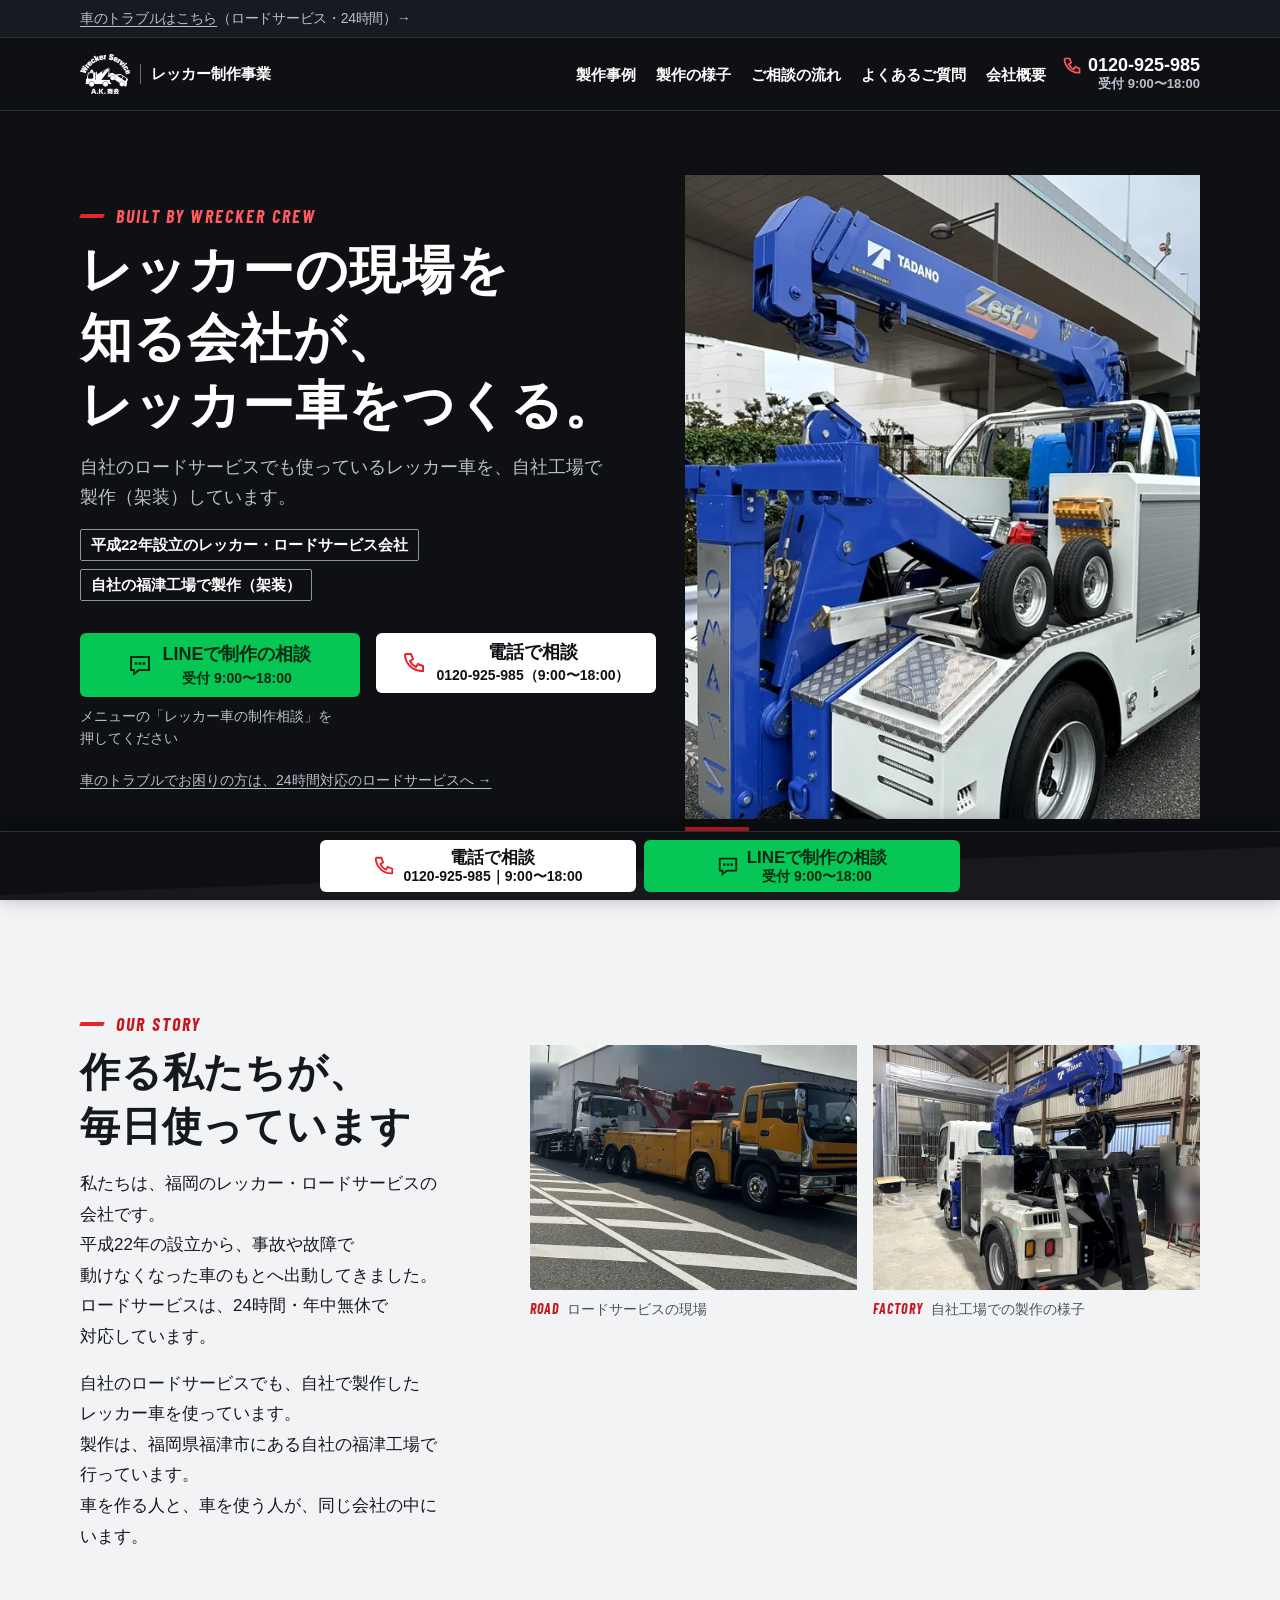
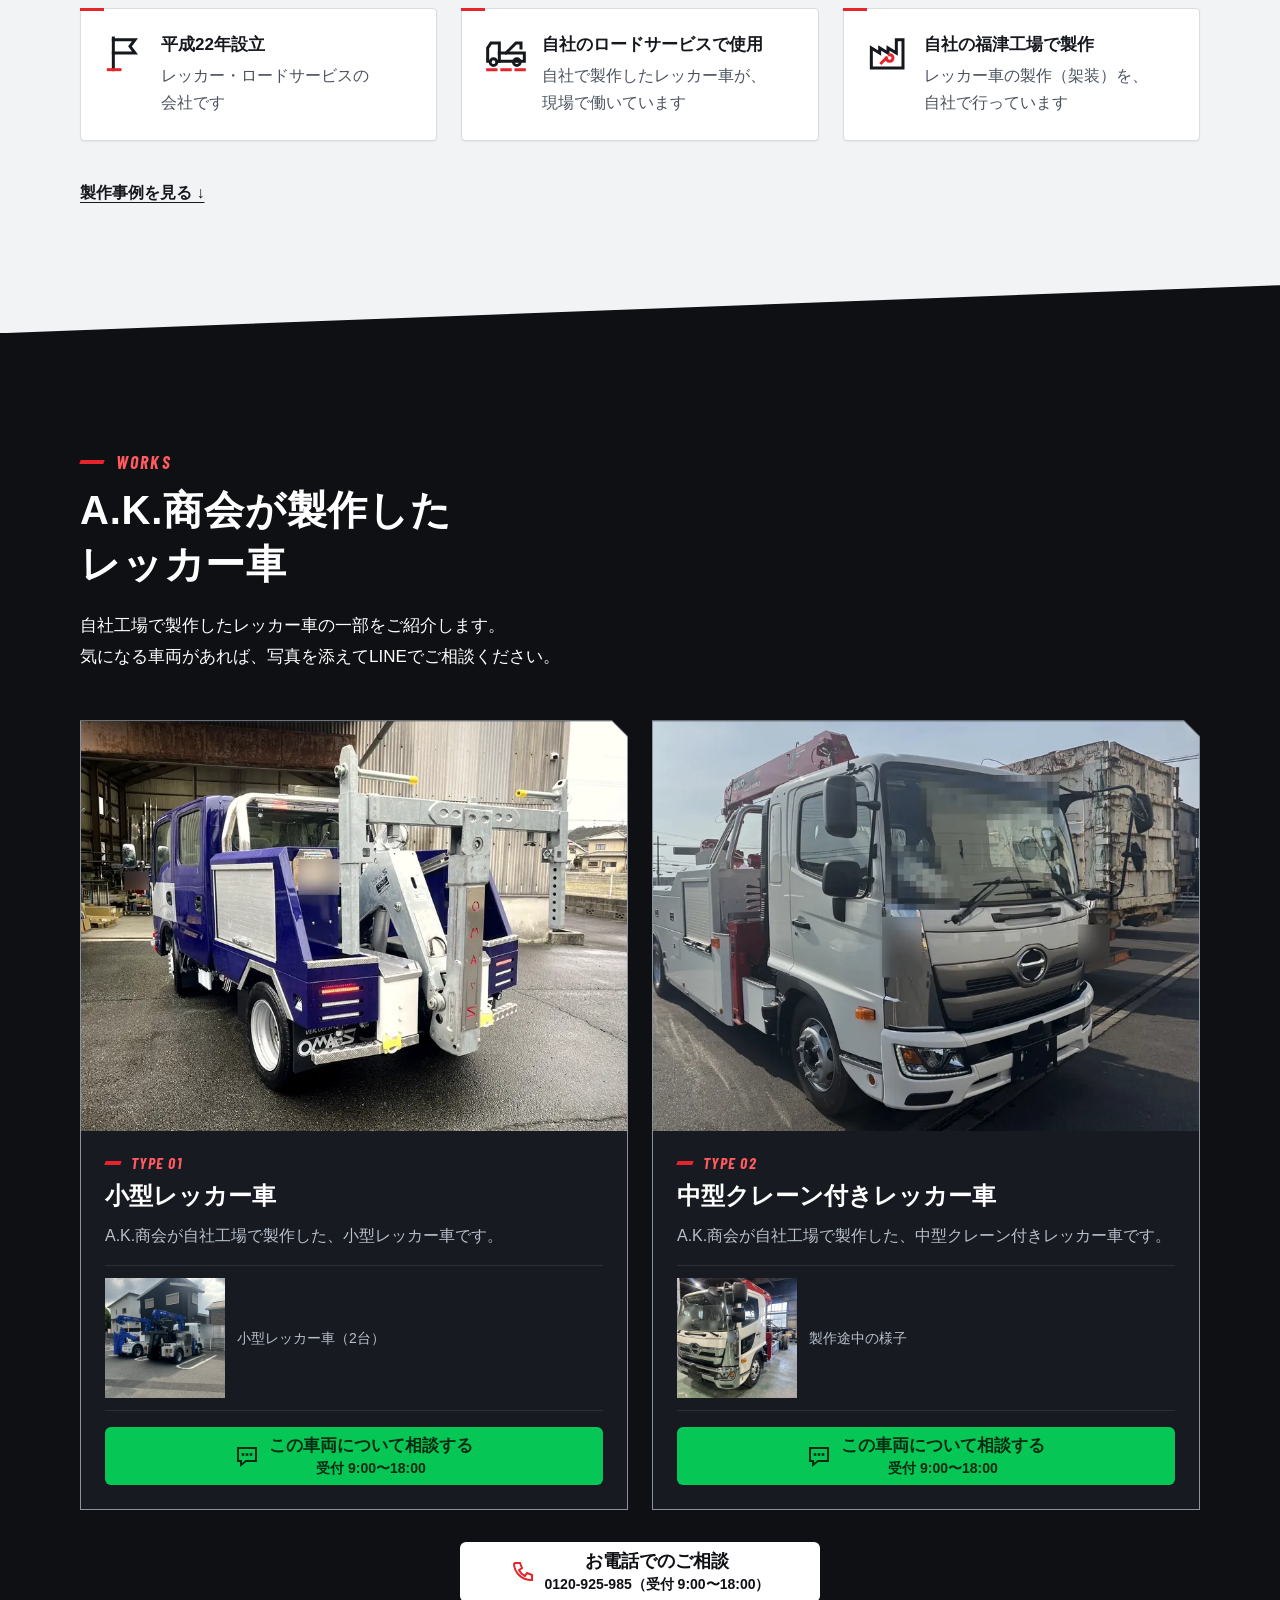
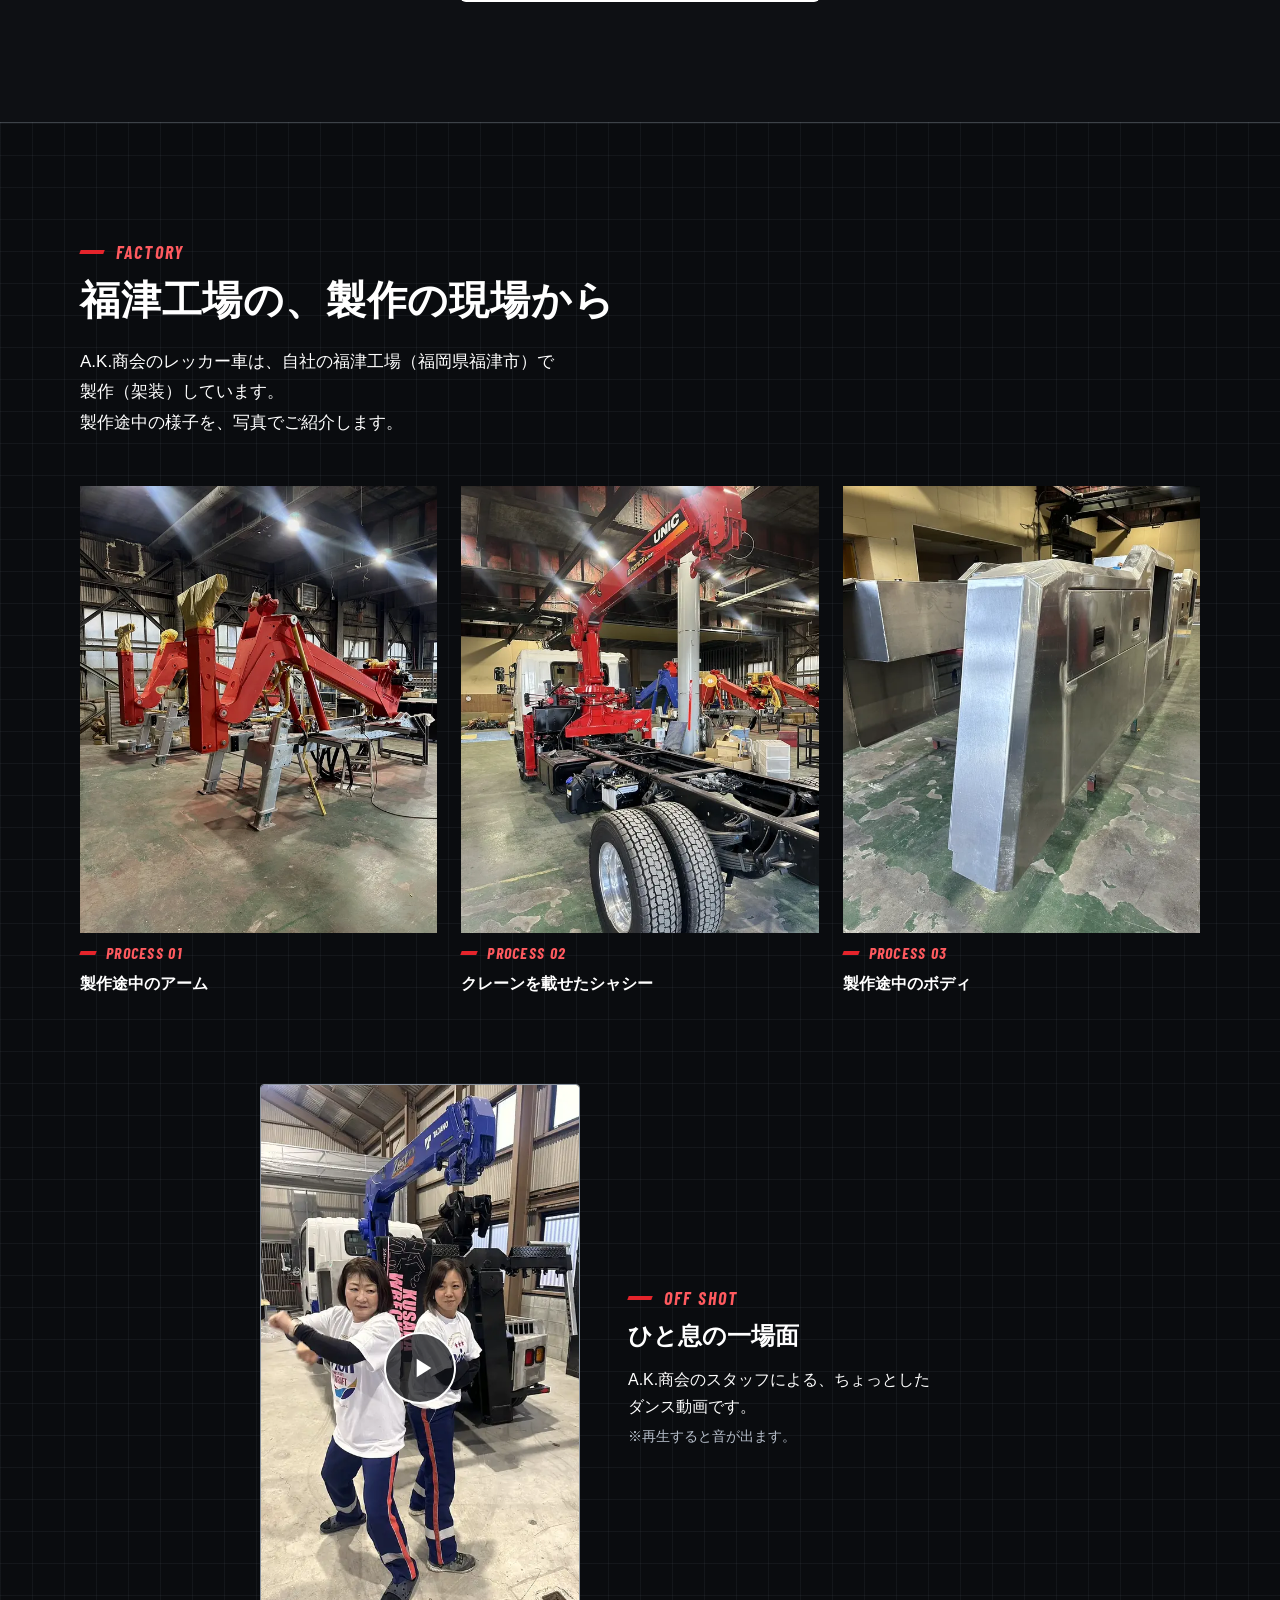
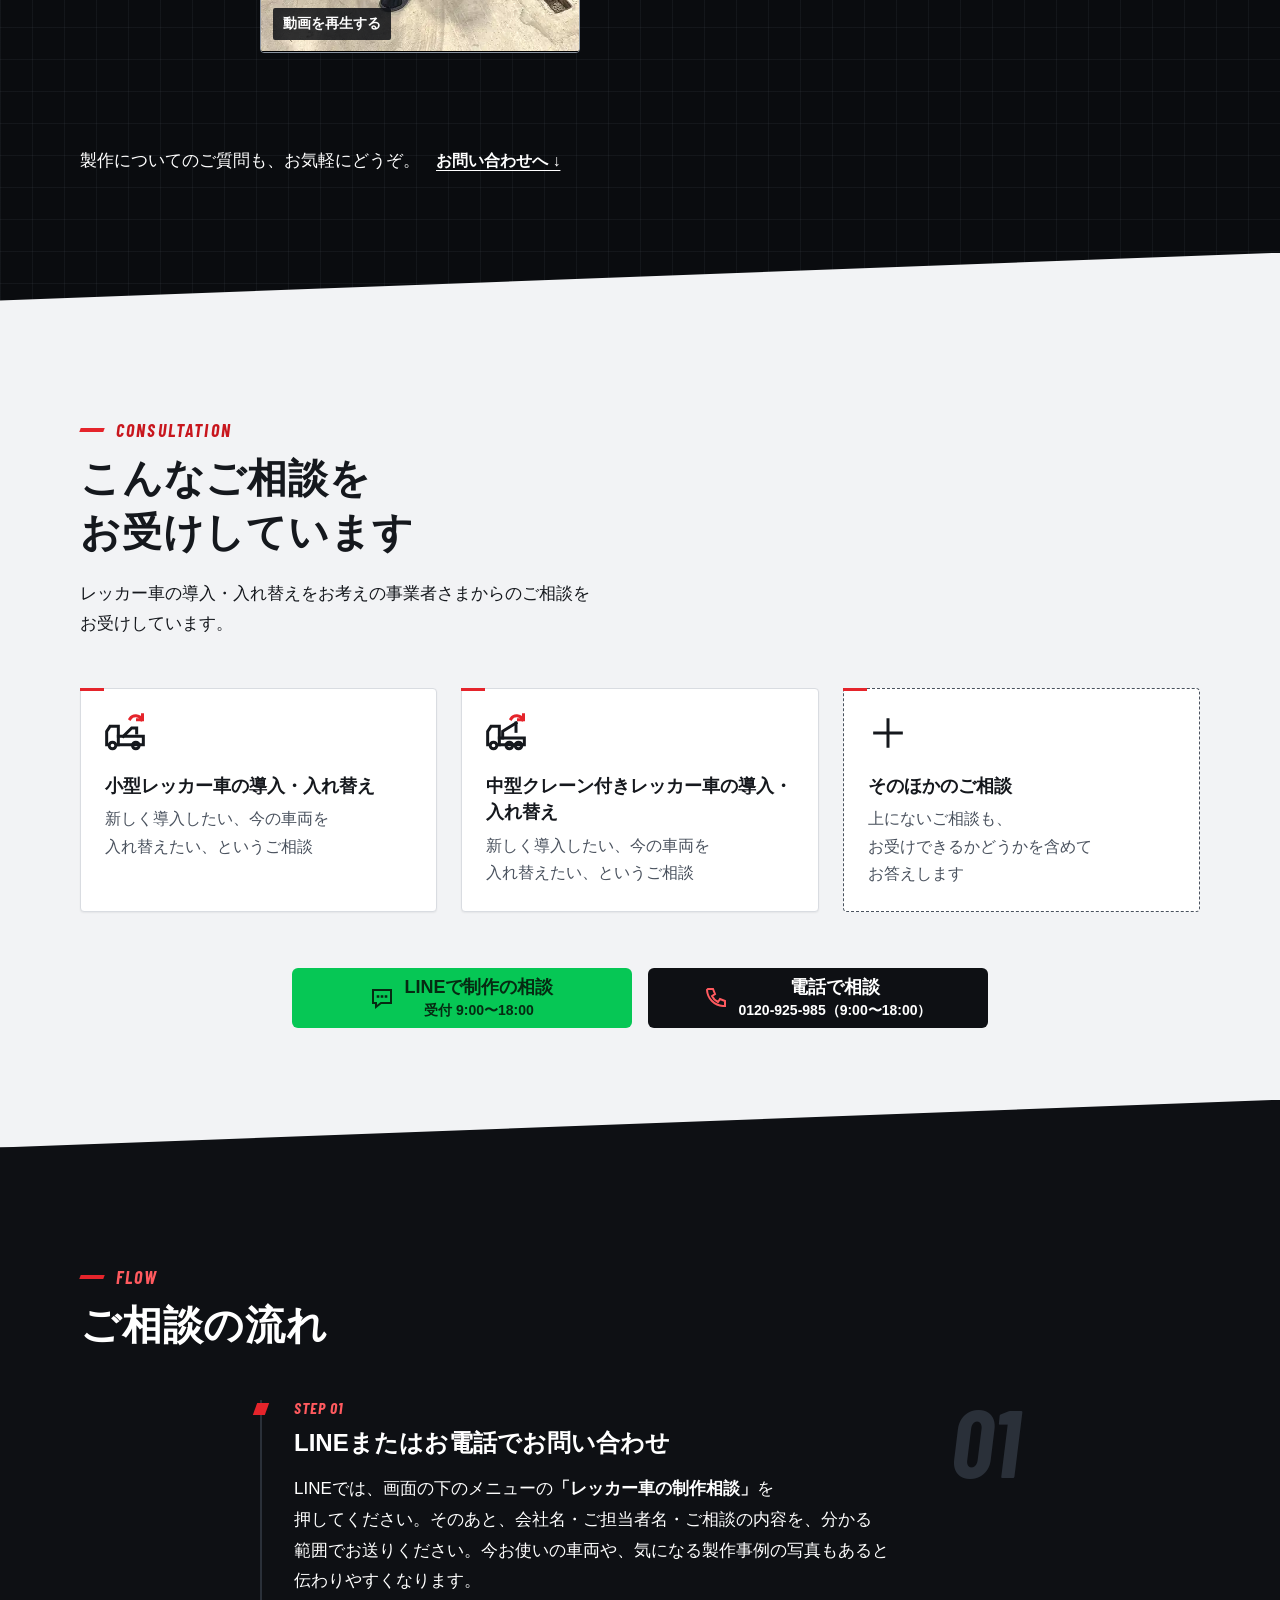
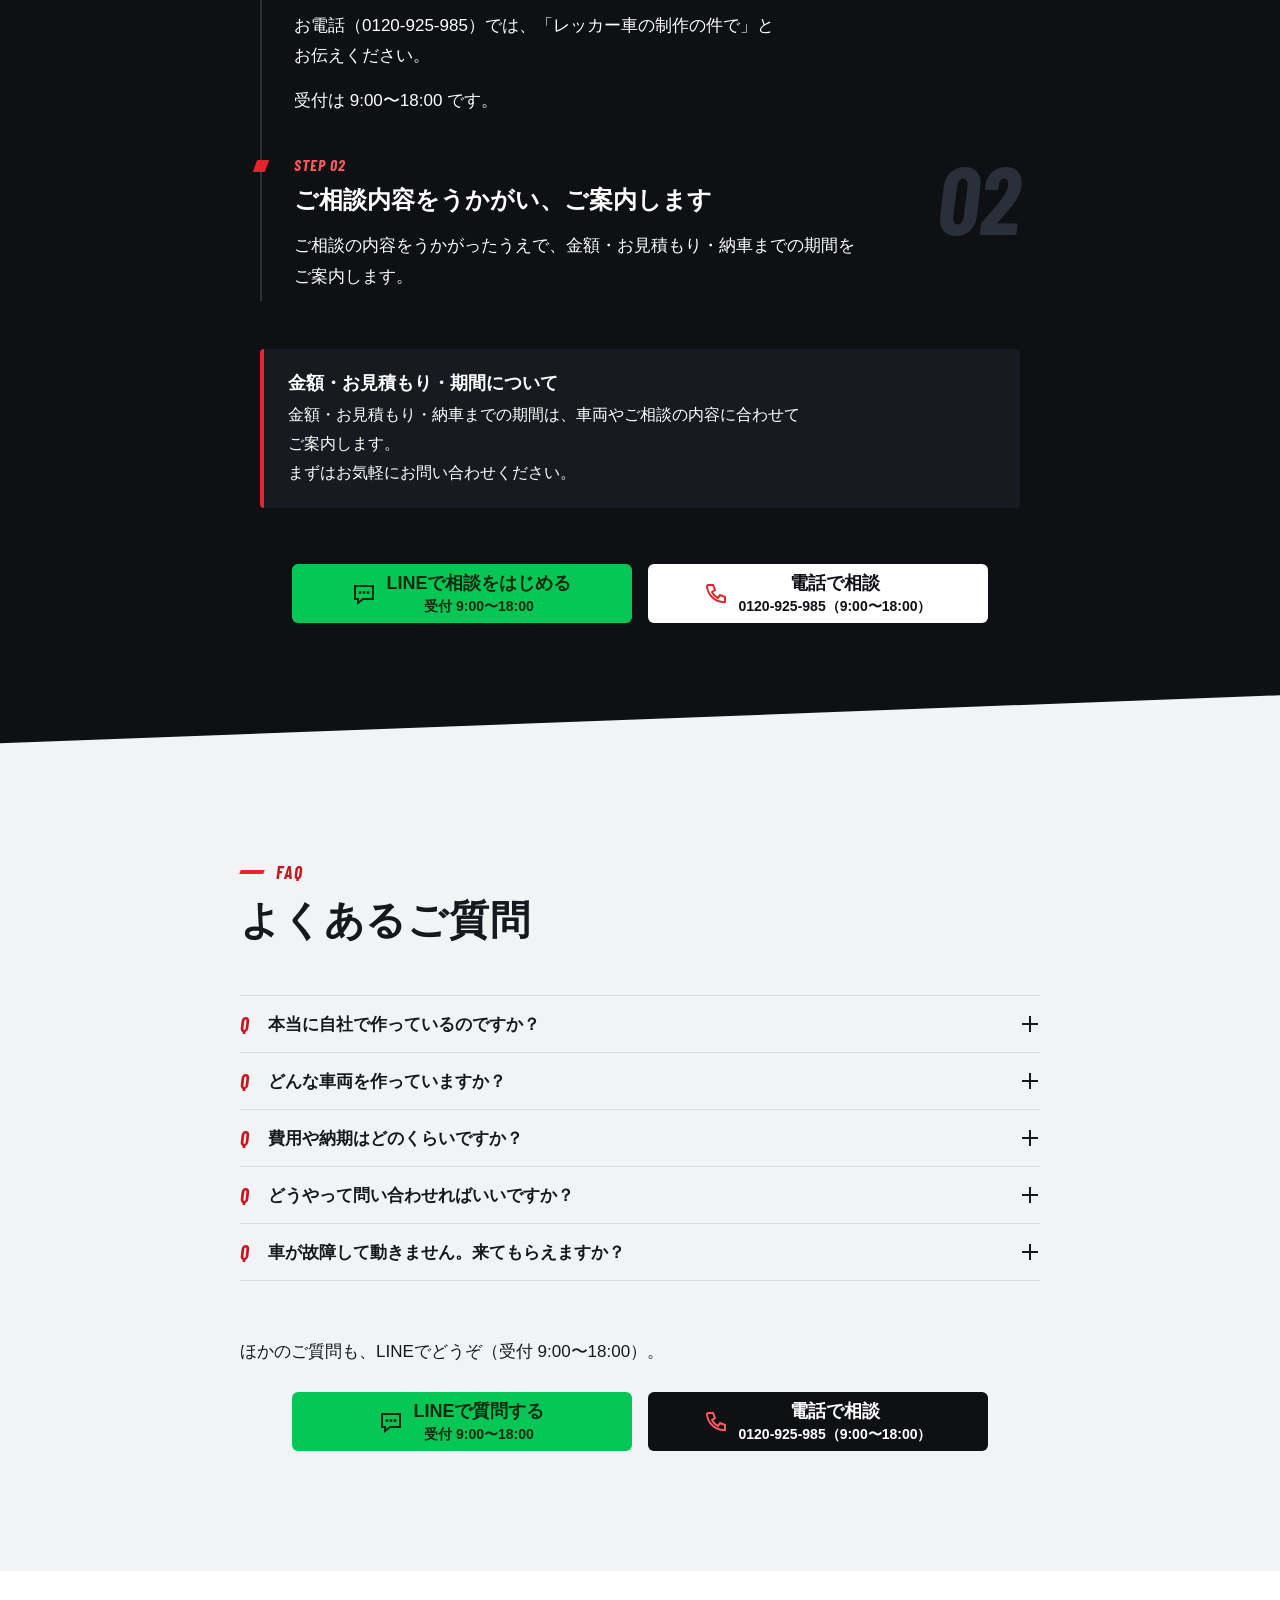
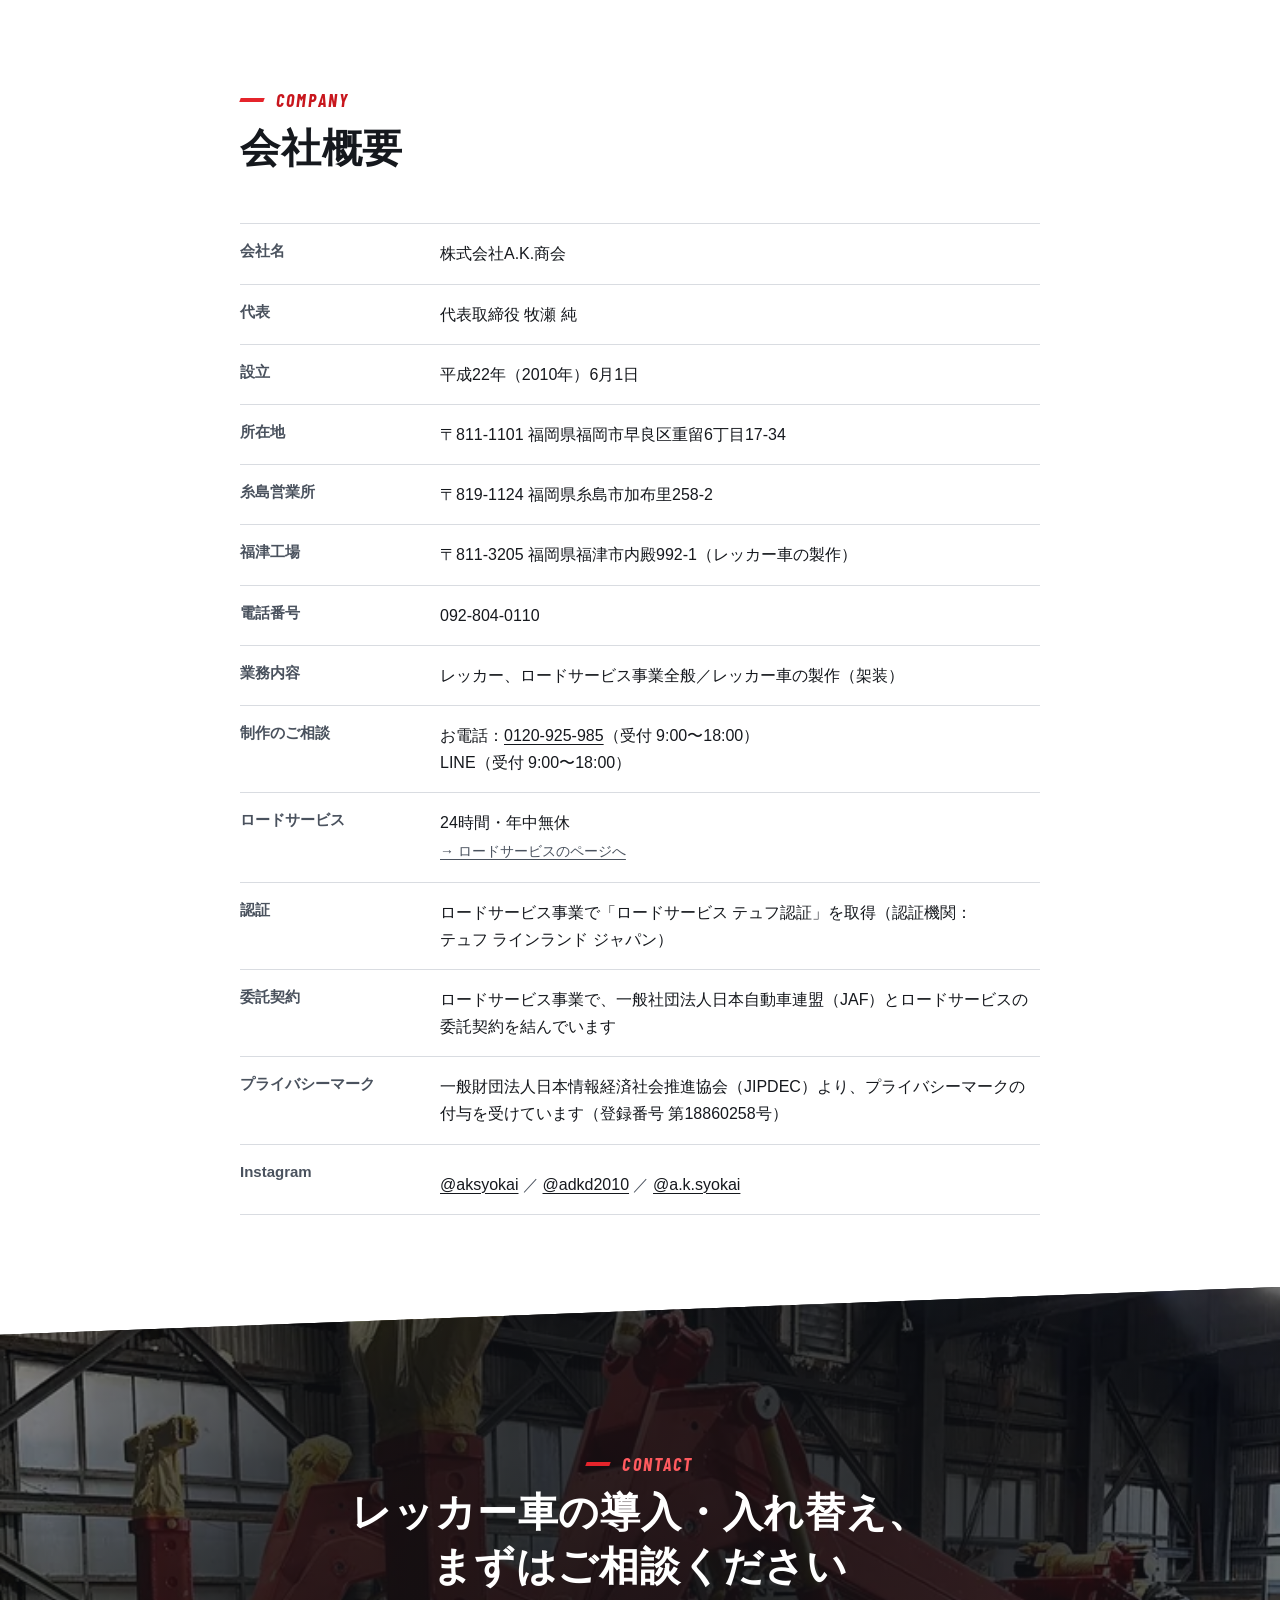
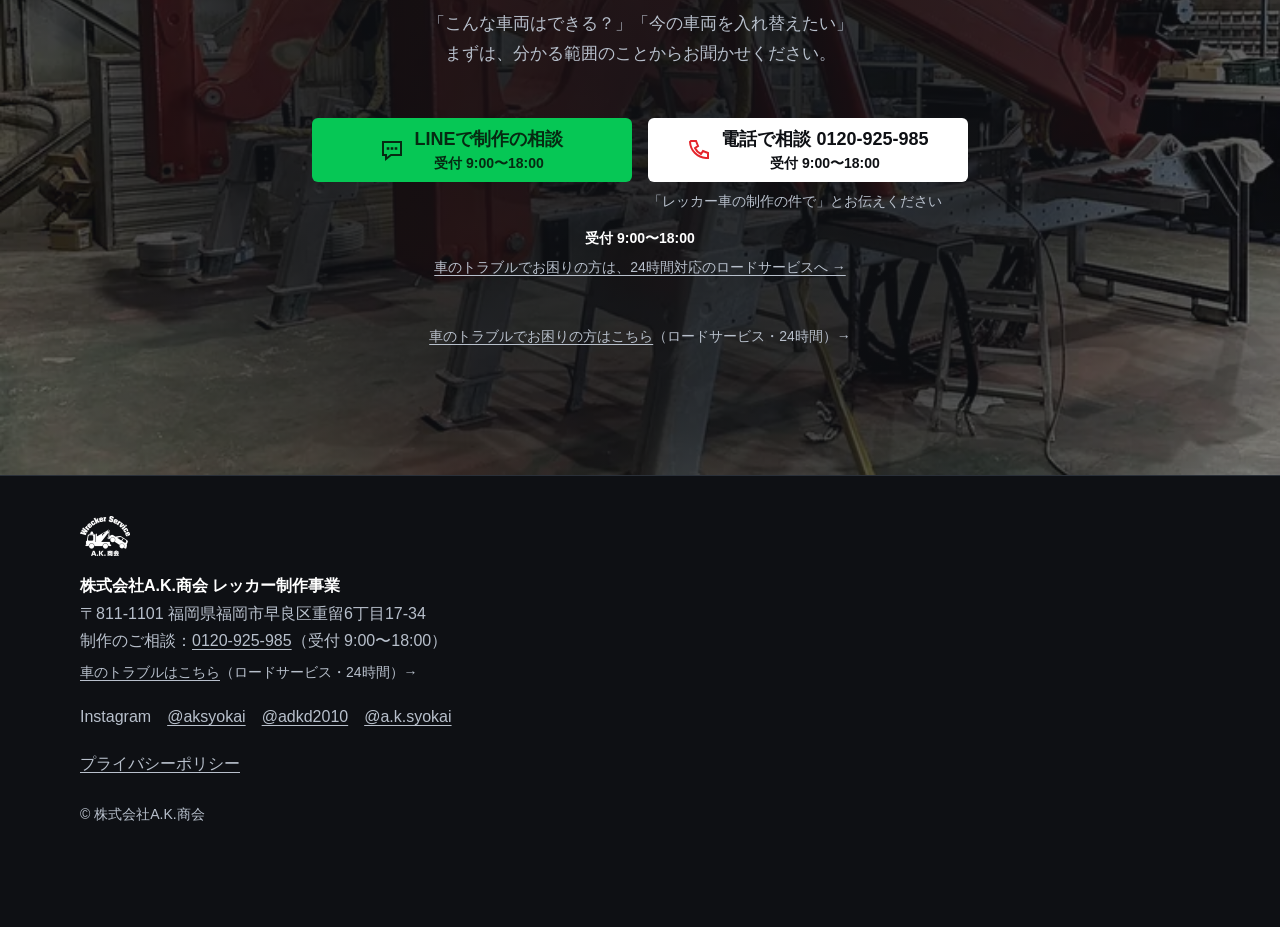
==== commit d93d4342: "リッチメニュー対応：コピー機能と写真の撮り方の欄を削除、制作の相談の案内をメニューに集約、FVサブ見出しと言い回しを統一 Co-Authored-By: Claude Opus 5.5 <norepl" ====
--- a/seisaku/index.html
+++ b/seisaku/index.html
@@ -77,7 +77,6 @@
 <svg xmlns="http://www.w3.org/2000/svg" class="svg-sprite" aria-hidden="true" focusable="false">
   <symbol id="i-tel" viewBox="0 0 24 24"><path d="M4 3h5l2 5-3 2a12 12 0 0 0 6 6l2-3 5 2v5h-2A17 17 0 0 1 3 4z"/></symbol>
   <symbol id="i-line" viewBox="0 0 24 24"><path d="M3 4h18v13H11l-5 4v-4H3z"/><path d="M8 10.5h.01M12 10.5h.01M16 10.5h.01" stroke-width="2.6"/></symbol>
-  <symbol id="i-copy" viewBox="0 0 24 24"><path d="M8 8h12v13H8z"/><path d="M4 16V3h12"/></symbol>
   <symbol id="i-plus" viewBox="0 0 24 24"><path d="M12 4v16M4 12h16"/></symbol>
   
   <symbol id="i-flag" viewBox="0 0 24 24"><path d="M5 22V3"/><path d="M5 4h13l-3 4 3 4H5"/><path d="M2 22h7" style="stroke:var(--i-accent,#E5242B)"/></symbol>
@@ -148,7 +147,7 @@
       <div class="sk-cta sk-cta--fv">
         <div class="sk-cta__col">
           <a class="btn btn--line btn--lg" href="https://lin.ee/WwdLHQL" data-cta="line" data-pos="fv"><svg class="btn__i" aria-hidden="true"><use href="#i-line"/></svg><span class="btn__txt"><span class="btn__main">LINEで制作の相談</span><span class="btn__sub">受付 9:00〜18:00</span></span></a>
-          <p class="note sk-cta__note">※最初に<span class="nw">【制作の相談】</span>とお送りください</p>
+          <p class="note sk-cta__note">メニューの<span class="nw">「レッカー車の制作相談」</span>を押してください</p>
         </div>
         <div class="sk-cta__col">
           <a class="btn btn--tel" href="tel:0120-925-985" data-cta="tel" data-pos="fv"><svg class="btn__i" aria-hidden="true"><use href="#i-tel"/></svg><span class="btn__txt"><span class="btn__main">電話で相談</span><span class="btn__sub">0120-925-985（9:00〜18:00）</span></span></a>
@@ -222,7 +221,6 @@
             </figure>
             <div class="sk-plate__cta">
               <a class="btn btn--line" href="https://lin.ee/WwdLHQL" data-cta="line" data-pos="works" aria-label="LINEで、小型レッカー車について相談する（受付 9:00〜18:00）"><svg class="btn__i" aria-hidden="true"><use href="#i-line"/></svg><span class="btn__txt"><span class="btn__main">この車両について相談する</span><span class="btn__sub">受付 9:00〜18:00</span></span></a>
-              <p class="note sk-cta__note">※最初に<span class="nw">【制作の相談】</span>とお送りください</p>
             </div>
           </div>
         </div>
@@ -241,7 +239,6 @@
             </figure>
             <div class="sk-plate__cta">
               <a class="btn btn--line" href="https://lin.ee/WwdLHQL" data-cta="line" data-pos="works" aria-label="LINEで、中型クレーン付きレッカー車について相談する（受付 9:00〜18:00）"><svg class="btn__i" aria-hidden="true"><use href="#i-line"/></svg><span class="btn__txt"><span class="btn__main">この車両について相談する</span><span class="btn__sub">受付 9:00〜18:00</span></span></a>
-              <p class="note sk-cta__note">※最初に<span class="nw">【制作の相談】</span>とお送りください</p>
             </div>
           </div>
         </div>
@@ -331,7 +328,6 @@
     <div class="sk-cta">
       <div class="sk-cta__col">
         <a class="btn btn--line" href="https://lin.ee/WwdLHQL" data-cta="line" data-pos="consult"><svg class="btn__i" aria-hidden="true"><use href="#i-line"/></svg><span class="btn__txt"><span class="btn__main">LINEで制作の相談</span><span class="btn__sub">受付 9:00〜18:00</span></span></a>
-        <p class="note sk-cta__note">※最初に<span class="nw">【制作の相談】</span>とお送りください</p>
       </div>
       <div class="sk-cta__col">
         <a class="btn btn--tel" href="tel:0120-925-985" data-cta="tel" data-pos="consult"><svg class="btn__i" aria-hidden="true"><use href="#i-tel"/></svg><span class="btn__txt"><span class="btn__main">電話で相談</span><span class="btn__sub">0120-925-985（9:00〜18:00）</span></span></a>
@@ -352,7 +348,7 @@
         <p class="step__no en-num" lang="en">STEP 01</p>
         <div class="step__body">
           <h3 class="h3">LINEまたはお電話で<br class="sp">お問い合わせ</h3>
-          <p>LINEでは、最初に<strong class="sk-keyword">【制作の相談】</strong>とお送りください。そのあと、会社名・ご担当者名・ご相談の内容を、分かる範囲でお送りください。今お使いの車両や、気になる製作事例の写真もあると伝わりやすくなります。</p>
+          <p>LINEでは、画面の下のメニューの<strong class="sk-keyword nw">「レッカー車の制作相談」</strong>を押してください。そのあと、会社名・ご担当者名・ご相談の内容を、分かる範囲でお送りください。今お使いの車両や、気になる製作事例の写真もあると伝わりやすくなります。</p>
           <p>お電話（<span class="nw">0120-925-985</span>）では、「レッカー車の制作の件で」とお伝えください。</p>
           <p>受付は 9:00〜18:00 です。</p>
         </div>
@@ -376,7 +372,6 @@
     <div class="sk-cta">
       <div class="sk-cta__col">
         <a class="btn btn--line" href="https://lin.ee/WwdLHQL" data-cta="line" data-pos="flow"><svg class="btn__i" aria-hidden="true"><use href="#i-line"/></svg><span class="btn__txt"><span class="btn__main">LINEで相談をはじめる</span><span class="btn__sub">受付 9:00〜18:00</span></span></a>
-        <p class="note sk-cta__note">※最初に<span class="nw">【制作の相談】</span>とお送りください</p>
       </div>
       <div class="sk-cta__col">
         <a class="btn btn--tel" href="tel:0120-925-985" data-cta="tel" data-pos="flow"><svg class="btn__i" aria-hidden="true"><use href="#i-tel"/></svg><span class="btn__txt"><span class="btn__main">電話で相談</span><span class="btn__sub">0120-925-985（9:00〜18:00）</span></span></a>
@@ -398,7 +393,7 @@
       <details class="qa"><summary><span class="qa__q en-num">Q</span><span class="qa__text">費用や納期はどのくらいですか？</span><span class="qa__toggle" aria-hidden="true"></span></summary>
         <div class="qa__a"><span class="qa__mark en-num" aria-hidden="true">A</span><p>金額・お見積もり・納車までの期間は、車両やご相談の内容に合わせてご案内します。LINEまたはお電話でお問い合わせください。</p></div></details>
       <details class="qa"><summary><span class="qa__q en-num">Q</span><span class="qa__text">どうやって問い合わせればいいですか？</span><span class="qa__toggle" aria-hidden="true"></span></summary>
-        <div class="qa__a"><span class="qa__mark en-num" aria-hidden="true">A</span><p>LINEまたはお電話でお受けしています。受付は 9:00〜18:00 です。<br>LINEでは、最初に<span class="nw">【制作の相談】</span>とお送りください。<br>お電話は <span class="nw">0120-925-985</span> です。「レッカー車の制作の件で」とお伝えください。</p></div></details>
+        <div class="qa__a"><span class="qa__mark en-num" aria-hidden="true">A</span><p>LINEまたはお電話でお受けしています。受付は 9:00〜18:00 です。<br>LINEでは、画面の下のメニューの<span class="nw">「レッカー車の制作相談」</span>を押してください。メニューが表示されない場合（パソコンのLINEなど）は、<span class="nw">【制作の相談】</span>とお送りください。<br>お電話は <span class="nw">0120-925-985</span> です。「レッカー車の制作の件で」とお伝えください。</p></div></details>
       <details class="qa"><summary><span class="qa__q en-num">Q</span><span class="qa__text">車が故障して動きません。来てもらえますか？</span><span class="qa__toggle" aria-hidden="true"></span></summary>
         <div class="qa__a"><span class="qa__mark en-num" aria-hidden="true">A</span><p>車のトラブルは、24時間・年中無休のロードサービスで対応しています。こちらのページからご連絡ください。<br><a class="sk-road" href="../" data-link="roadservice" data-pos="faq">→ ロードサービスのページへ</a></p></div></details>
     </div>
@@ -407,7 +402,6 @@
     <div class="sk-cta">
       <div class="sk-cta__col">
         <a class="btn btn--line" href="https://lin.ee/WwdLHQL" data-cta="line" data-pos="faq"><svg class="btn__i" aria-hidden="true"><use href="#i-line"/></svg><span class="btn__txt"><span class="btn__main">LINEで質問する</span><span class="btn__sub">受付 9:00〜18:00</span></span></a>
-        <p class="note sk-cta__note">※最初に<span class="nw">【制作の相談】</span>とお送りください</p>
       </div>
       <div class="sk-cta__col">
         <a class="btn btn--tel" href="tel:0120-925-985" data-cta="tel" data-pos="faq"><svg class="btn__i" aria-hidden="true"><use href="#i-tel"/></svg><span class="btn__txt"><span class="btn__main">電話で相談</span><span class="btn__sub">0120-925-985（9:00〜18:00）</span></span></a>
@@ -432,7 +426,7 @@
       <div><dt>電話番号</dt><dd>092-804-0110</dd></div>
       <div><dt>業務内容</dt><dd>レッカー、ロードサービス事業全般／レッカー車の製作（架装）</dd></div>
 
-      <div><dt>制作のご相談</dt><dd>お電話：<a class="sk-tel-link" href="tel:0120-925-985" data-cta="tel" data-pos="company">0120-925-985</a><span class="nw">（受付 9:00〜18:00）</span><br>LINE：最初に<span class="nw">【制作の相談】</span>とお送りください<span class="nw">（受付 9:00〜18:00）</span></dd></div>
+      <div><dt>制作のご相談</dt><dd>お電話：<a class="sk-tel-link" href="tel:0120-925-985" data-cta="tel" data-pos="company">0120-925-985</a><span class="nw">（受付 9:00〜18:00）</span><br>LINE<span class="nw">（受付 9:00〜18:00）</span></dd></div>
       <div><dt>ロードサービス</dt><dd>24時間・年中無休<br><a class="sk-road" href="../" data-link="roadservice" data-pos="company">→ ロードサービスのページへ</a></dd></div>
       <div><dt>認証</dt><dd>ロードサービス事業で<span class="nw">「ロードサービス テュフ認証」</span>を取得（認証機関：<span class="nw">テュフ ラインランド ジャパン</span>）</dd></div>
       
@@ -459,7 +453,6 @@
     <div class="sk-cta sk-cta--contact">
       <div class="sk-cta__col">
         <a class="btn btn--line btn--lg" href="https://lin.ee/WwdLHQL" data-cta="line" data-pos="contact"><svg class="btn__i" aria-hidden="true"><use href="#i-line"/></svg><span class="btn__txt"><span class="btn__main">LINEで制作の相談</span><span class="btn__sub">受付 9:00〜18:00</span></span></a>
-        <p class="note sk-cta__note">※最初に<span class="nw">【制作の相談】</span>とお送りください</p>
       </div>
       <div class="sk-cta__col">
         <a class="btn btn--tel btn--lg" href="tel:0120-925-985" data-cta="tel" data-pos="contact"><svg class="btn__i" aria-hidden="true"><use href="#i-tel"/></svg><span class="btn__txt"><span class="btn__main">電話で相談 0120-925-985</span><span class="btn__sub">受付 9:00〜18:00</span></span></a>
@@ -471,34 +464,12 @@
       <p><a class="sk-road" href="../" data-link="roadservice" data-pos="contact">車のトラブルでお困りの方は、24時間対応のロードサービスへ →</a></p>
     </div>
 
-    <div class="sk-panel">
-      <div class="sk-copy">
-        <p class="sk-copy__lead">下の文面をコピーして、LINEに貼り付けてお使いください。<br>分かる項目だけで大丈夫です。写真があれば、あわせてお送りください。</p>
-        <div class="copybox sk-copybox">
-          <p class="copybox__text" id="sk-copy-template">【制作の相談】
-会社名：
-ご担当者名：
-ご相談の内容：（新しく導入／入れ替え／その他）
-希望する車両：（小型レッカー車／中型クレーン付きレッカー車／その他）
-ご希望の時期：
-地域：</p>
-          <button type="button" class="copybox__btn" data-copy-target="sk-copy-template" data-status="sk-copy-status" data-done-text="コピーしました。LINEに貼り付けてください。" data-fail-text="コピーできませんでした。お手数ですが、文面を長押ししてコピーしてください。"><svg aria-hidden="true"><use href="#i-copy"/></svg><span>文面をコピーする</span></button>
-          <p class="sk-copy-status" id="sk-copy-status" aria-live="polite"></p>
-        </div>
-        <ul class="sk-photo-tips">
-          <li>今お使いの車両の写真</li>
-          <li>参考にしたい製作事例の写真（このページの写真の画面でもかまいません）</li>
-        </ul>
-        
-      </div>
-
-      
-      <div class="sk-closed sk-closed--box">
-        <p class="sk-closed__title">ただいま受付時間外です<span class="nw">（受付 9:00〜18:00）。</span></p>
-        
-        
-        <p><a class="sk-road" href="../" data-link="roadservice" data-pos="closed">車のトラブルでお困りの方は、24時間対応のロードサービスへ →</a></p>
-      </div>
+    
+    <div class="sk-closed sk-closed--box">
+      <p class="sk-closed__title">ただいま受付時間外です<span class="nw">（受付 9:00〜18:00）。</span></p>
+      
+      
+      <p><a class="sk-road" href="../" data-link="roadservice" data-pos="closed">車のトラブルでお困りの方は、24時間対応のロードサービスへ →</a></p>
     </div>
 
     <p class="sk-contact__foot"><a class="sk-road" href="../" data-link="roadservice" data-pos="contact">車のトラブルでお困りの方はこちら<span class="nw">（ロードサービス・24時間）→</span></a></p>
--- a/css/style.css
+++ b/css/style.css
@@ -577,6 +577,7 @@
 
 .fleet { margin-top: 56px; }
 .fleet p { margin-top: 8px; }
+.fleet__more { margin-top: 16px; font-size: 16px; line-height: 1.7; }
 
 .scroller {
   display: flex;
@@ -664,6 +665,7 @@
   border-radius: 2px;
   font-size: 16px; font-weight: 700;
 }
+.vtypes__flat { margin-top: 10px; font-size: 16px; line-height: 1.7; }
 .vtypes .note { margin-top: 8px; }
 
 @media (min-width: 1024px) {
@@ -676,6 +678,9 @@
 /* ---------- 11. 料金 ---------- */
 .price { margin-top: 20px; }
 .price__main > * + * { margin-top: 20px; }
+/* 料金の囲み：見出し（見積もり無料・事前にご説明）の下に、到着料の2行を同じ強さで置く */
+.callout__fee { margin-top: 12px; padding-top: 12px; border-top: 1px solid var(--c-line); }
+.callout__fee .callout__title + .callout__title { margin-top: 4px; }
 .callout {
   background: var(--c-surface);
   border-left: 4px solid var(--c-accent);
@@ -747,9 +752,39 @@
   padding: 4px 6px;
 }
 .tag--tbd { border: 1px dashed #4A525E; }
-@media (min-width: 1024px) {
-  .area { display: grid; grid-template-columns: 1fr 1fr; gap: 56px; align-items: end; }
+
+/* 福岡市内の到着時間（エリアのタグとは別のまとまり。主役の「福岡県全域」より控えめに） */
+.avgtime {
+  margin-top: 24px;
+  background: #FFFFFF;
+  border: 1px solid var(--c-light-line);
+  border-radius: 4px;
+  padding: 16px 20px;
+}
+.area__head .avgtime p { margin-top: 0; }
+.area__head .avgtime .note { margin-top: 6px; }
+.avgtime__text { font-size: 17px; font-weight: 700; line-height: 1.6; }
+.avgtime__num { font-size: 24px; line-height: 1; margin: 0 2px; }
+
+/* エリアのタグ：福岡県全域（大）→ 7区・糸島市（小）→ ほかの市町村にも */
+.area__tags { margin-top: 32px; }
+.area__tags .tags { margin-top: 0; }
+.area__tags-lead { margin-top: 20px; font-size: 16px; font-weight: 700; line-height: 1.6; }
+.tags--sub { gap: 8px; margin-top: 10px; }
+.tag--sub {
+  height: 36px;
+  padding: 0 12px;
+  border: 1px solid var(--c-light-line);
+  font-size: 16px; font-weight: 700;
+  color: var(--c-light-text);
+}
+.area__tags-after { margin-top: 12px; font-size: 16px; line-height: 1.7; }
+@media (min-width: 1024px) {
+  .area { display: grid; grid-template-columns: 1fr 1fr; gap: 56px; align-items: start; }
   .tags { margin-top: 0; }
+  .area__tags { margin-top: 0; padding-top: 72px; }
+  /* PCは4つずつ2段にそろえる（「糸島市」だけが3段目に落ちないように） */
+  .tags--sub { display: grid; grid-template-columns: repeat(4, auto); justify-content: start; }
 }
 
 /* ---------- 14. ご依頼の流れ ---------- */
@@ -785,45 +820,10 @@
 .step__photo img { width: 100%; height: auto; border-radius: 4px; }
 .step__photo figcaption { margin-top: 8px; font-size: 14px; line-height: 1.6; color: var(--c-text-sub); }
 
-.sendlist {
-  background: var(--c-surface-2);
-  border-radius: 4px;
-  padding: 4px 16px;
-}
-.sendlist > div { padding: 12px 0; }
-.sendlist > div + div { border-top: 1px solid var(--c-line); }
-.sendlist dt { font-size: 17px; font-weight: 800; color: #FFFFFF; }
-.sendlist dd { font-size: 16px; line-height: 1.7; color: var(--c-text-sub); margin-top: 2px; }
 .step .body-s { color: var(--c-text); }
-
-.copybox {
-  position: relative;
-  background: var(--c-surface-2);
-  border: 1px solid var(--c-line);
-  border-radius: 4px;
-  padding: 16px;
-}
-.copybox__text {
-  font-family: var(--f-ja);
-  font-size: 16px;
-  line-height: 1.8;
-  color: #FFFFFF;
-  white-space: pre-wrap;
-}
-.copybox__btn {
-  position: absolute;
-  top: 12px; right: 12px;
-  display: inline-flex; align-items: center; gap: 6px;
-  height: 44px; padding: 0 12px;
-  background: transparent;
-  border: 1px solid var(--c-text-sub);
-  border-radius: 6px;
-  color: #FFFFFF;
-  font-size: 15px; font-weight: 700;
-  cursor: pointer;
-}
-.copybox__btn svg { width: 18px; height: 18px; }
-.copybox__btn.is-done { border-color: var(--c-line-green); }
+/* STEP 01 の安全の一文（旧「写真の撮り方」欄の注意書きから移したもの） */
+.step__warn { display: flex; gap: 8px; font-size: 16px; line-height: 1.7; font-weight: 700; }
+.step__warn svg { flex: none; width: 22px; height: 22px; color: var(--c-focus); margin-top: 2px; }
 
 .flow__after { margin-top: 24px; color: var(--c-text-sub); }
 
@@ -853,44 +853,15 @@
 }
 .which__panel--line .sq-list li::before { background: var(--c-line-green); }
 
-.shoot { margin-top: 72px; }
-.shoot__title { margin-top: 0; }
-.shoot__list { display: grid; gap: 12px; margin-top: 24px; }
-.shot {
-  background: var(--c-surface);
-  border-radius: 4px;
-  padding: 16px;
-}
-.shot__illust {
-  width: 100%;
-  aspect-ratio: 4 / 3;
-  height: auto;
-  background: var(--c-surface-2);
-  border-radius: 4px;
-  stroke: none;
-}
-.shot__title { margin-top: 12px; font-size: 17px; font-weight: 800; }
-.shot p:not(.shot__title):not(.note) { font-size: 16px; line-height: 1.7; margin-top: 4px; }
-.shot .note { margin-top: 6px; }
-
-.shoot__notes { margin-top: 24px; font-size: 16px; line-height: 1.7; }
-.shoot__notes p + p { margin-top: 8px; }
-.shoot__warn { display: flex; gap: 8px; font-weight: 700; }
-.shoot__warn svg { flex: none; width: 22px; height: 22px; color: var(--c-focus); margin-top: 2px; }
-
 @media (min-width: 1024px) {
   .steps, .flow__after { max-width: 760px; margin-inline: auto; }
   .steps { margin-top: 48px; }
   .step { padding-left: 32px; }
   .step__no::before { left: -39px; }
   .step__body .h3 { padding-right: 96px; }
-  .sendlist > div { display: grid; grid-template-columns: 4em 1fr; gap: 16px; }
-  .sendlist dd { margin-top: 0; }
   .which { margin-top: 88px; }
   .which__grid { grid-template-columns: 1fr 1fr; gap: 24px; }
   .which__panel { padding: 32px; }
-  .shoot { margin-top: 88px; }
-  .shoot__list { grid-template-columns: repeat(3, 1fr); gap: 24px; }
 }
 
 /* ---------- 15. FAQ ---------- */
--- a/css/seisaku.css
+++ b/css/seisaku.css
@@ -473,29 +473,6 @@
 .sk-contact__always { margin-top: 16px; font-size: 14px; line-height: 1.5; color: var(--c-text-sub); }
 .sk-contact__always p:first-child { font-weight: 700; color: #FFFFFF; }
 
-.sk-panel { margin-top: 40px; text-align: left; }
-.sk-copy__lead { font-size: 16px; line-height: 1.7; color: var(--c-text-sub); }
-.sk-copybox { margin-top: 16px; }
-.sk-copybox .copybox__text { font-size: 16px; line-height: 1.8; color: #FFFFFF; white-space: pre-wrap; max-width: none; }
-.sk-copybox .copybox__btn { position: static; margin-top: 16px; }
-.sk-copy-status { margin-top: 8px; font-size: 14px; line-height: 1.6; color: var(--c-text-sub); }
-.sk-copy-status:empty { display: none; }
-.sk-photo-tips { margin-top: 16px; }
-.sk-photo-tips li {
-  position: relative;
-  padding-left: 16px;
-  font-size: 14px;
-  line-height: 1.6;
-  color: var(--c-text-sub);
-}
-.sk-photo-tips li + li { margin-top: 4px; }
-.sk-photo-tips li::before {
-  content: "";
-  position: absolute;
-  left: 0; top: .6em;
-  width: 6px; height: 6px;
-  background: var(--c-text-sub);
-}
 .sk-contact__foot { margin-top: 32px; }
 
 @media (min-width: 1024px) {
@@ -514,12 +491,6 @@
   .sk-contact__inner > * { max-width: 720px; }
   .sk-cta--contact { margin-top: 48px; }
   .sk-cta--contact .sk-cta__col { flex: 0 0 320px; }
-  .sk-panel {
-    margin-top: 48px;
-    padding: 32px;
-    background: var(--c-surface);
-    border-radius: 4px;
-  }
 }
 
 /* ---------- 13. 受付時間外（18:00〜翌9:00）の案内。body.is-closed のときだけ表示 ---------- */
@@ -537,7 +508,7 @@
 .sk-closed__title { font-size: 16px; font-weight: 700; line-height: 1.6; color: #FFFFFF; }
 .sk-closed--box .sk-road { font-size: 16px; }
 @media (min-width: 1024px) {
-  .sk-panel .sk-closed--box { padding: 20px; background: var(--c-surface-2); }
+  .sk-contact .sk-closed--box { padding: 20px; }
 }
 
 .sk-closed--bar {
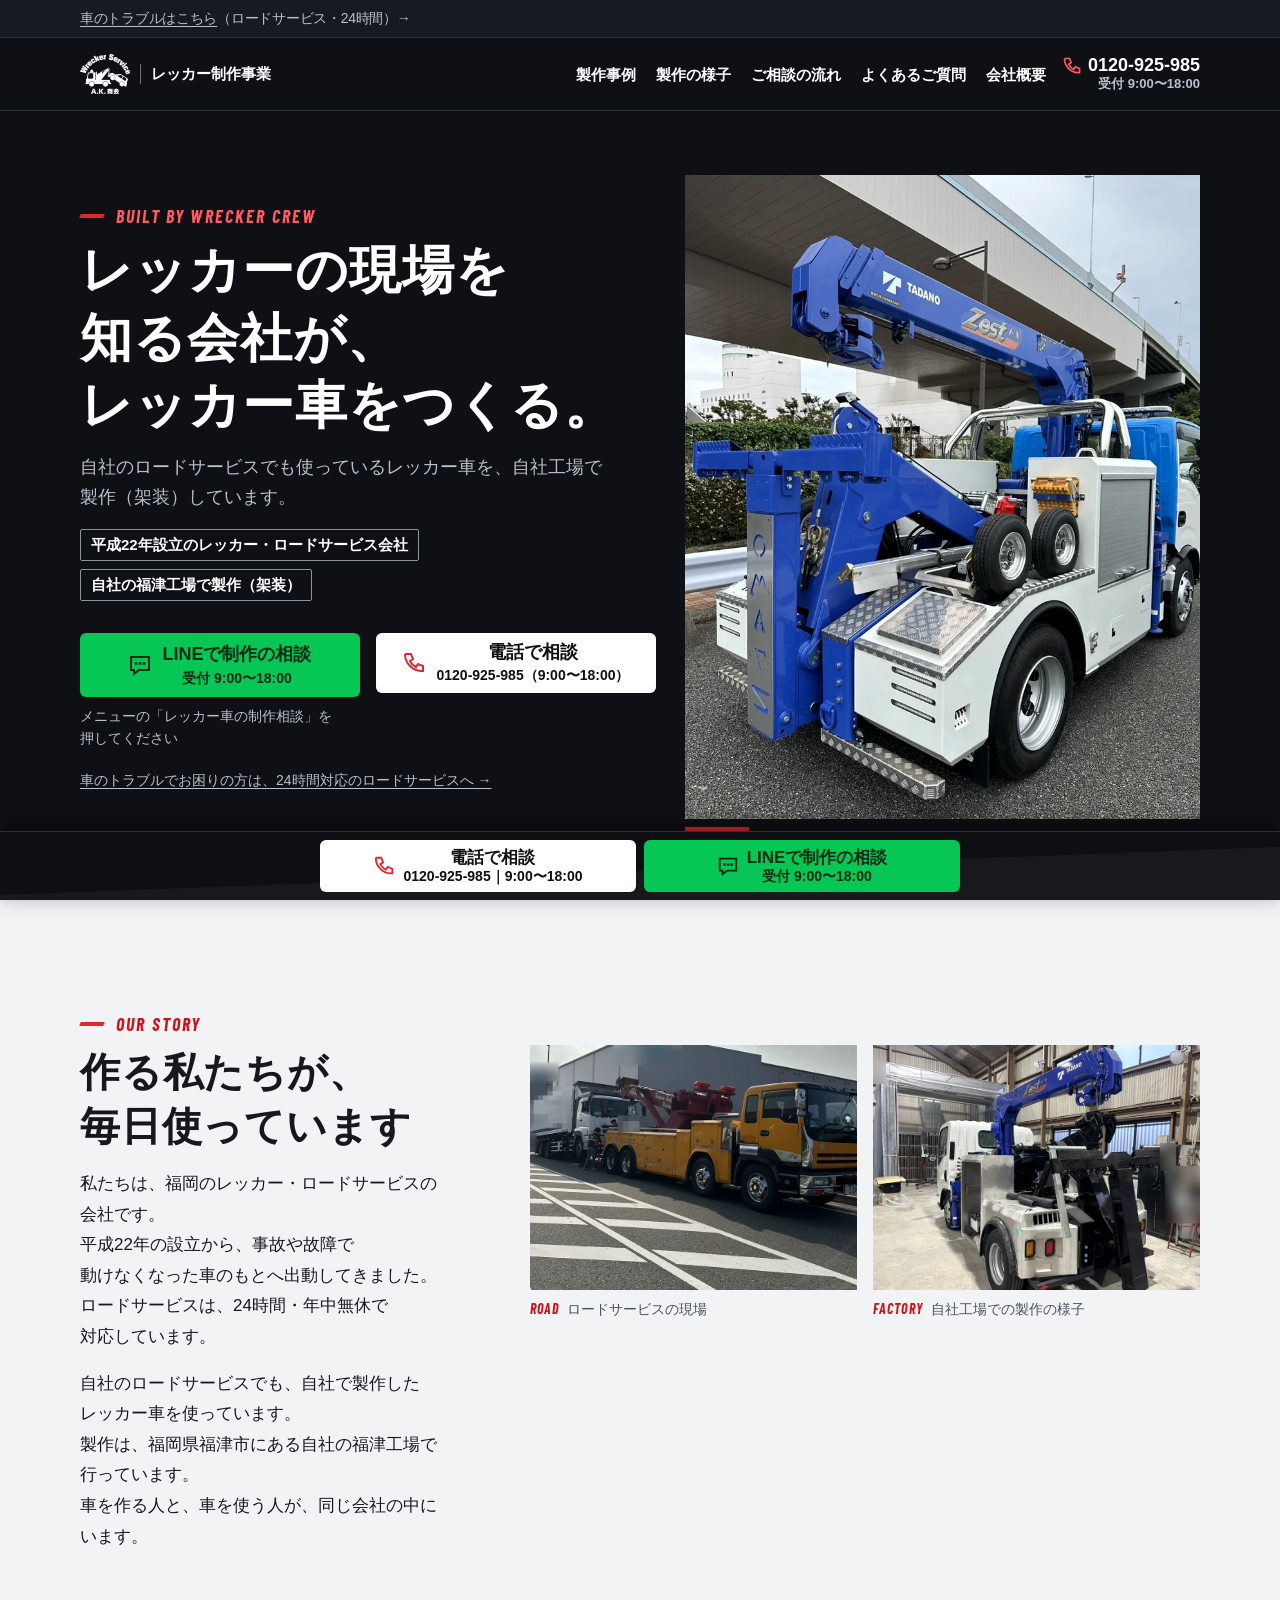
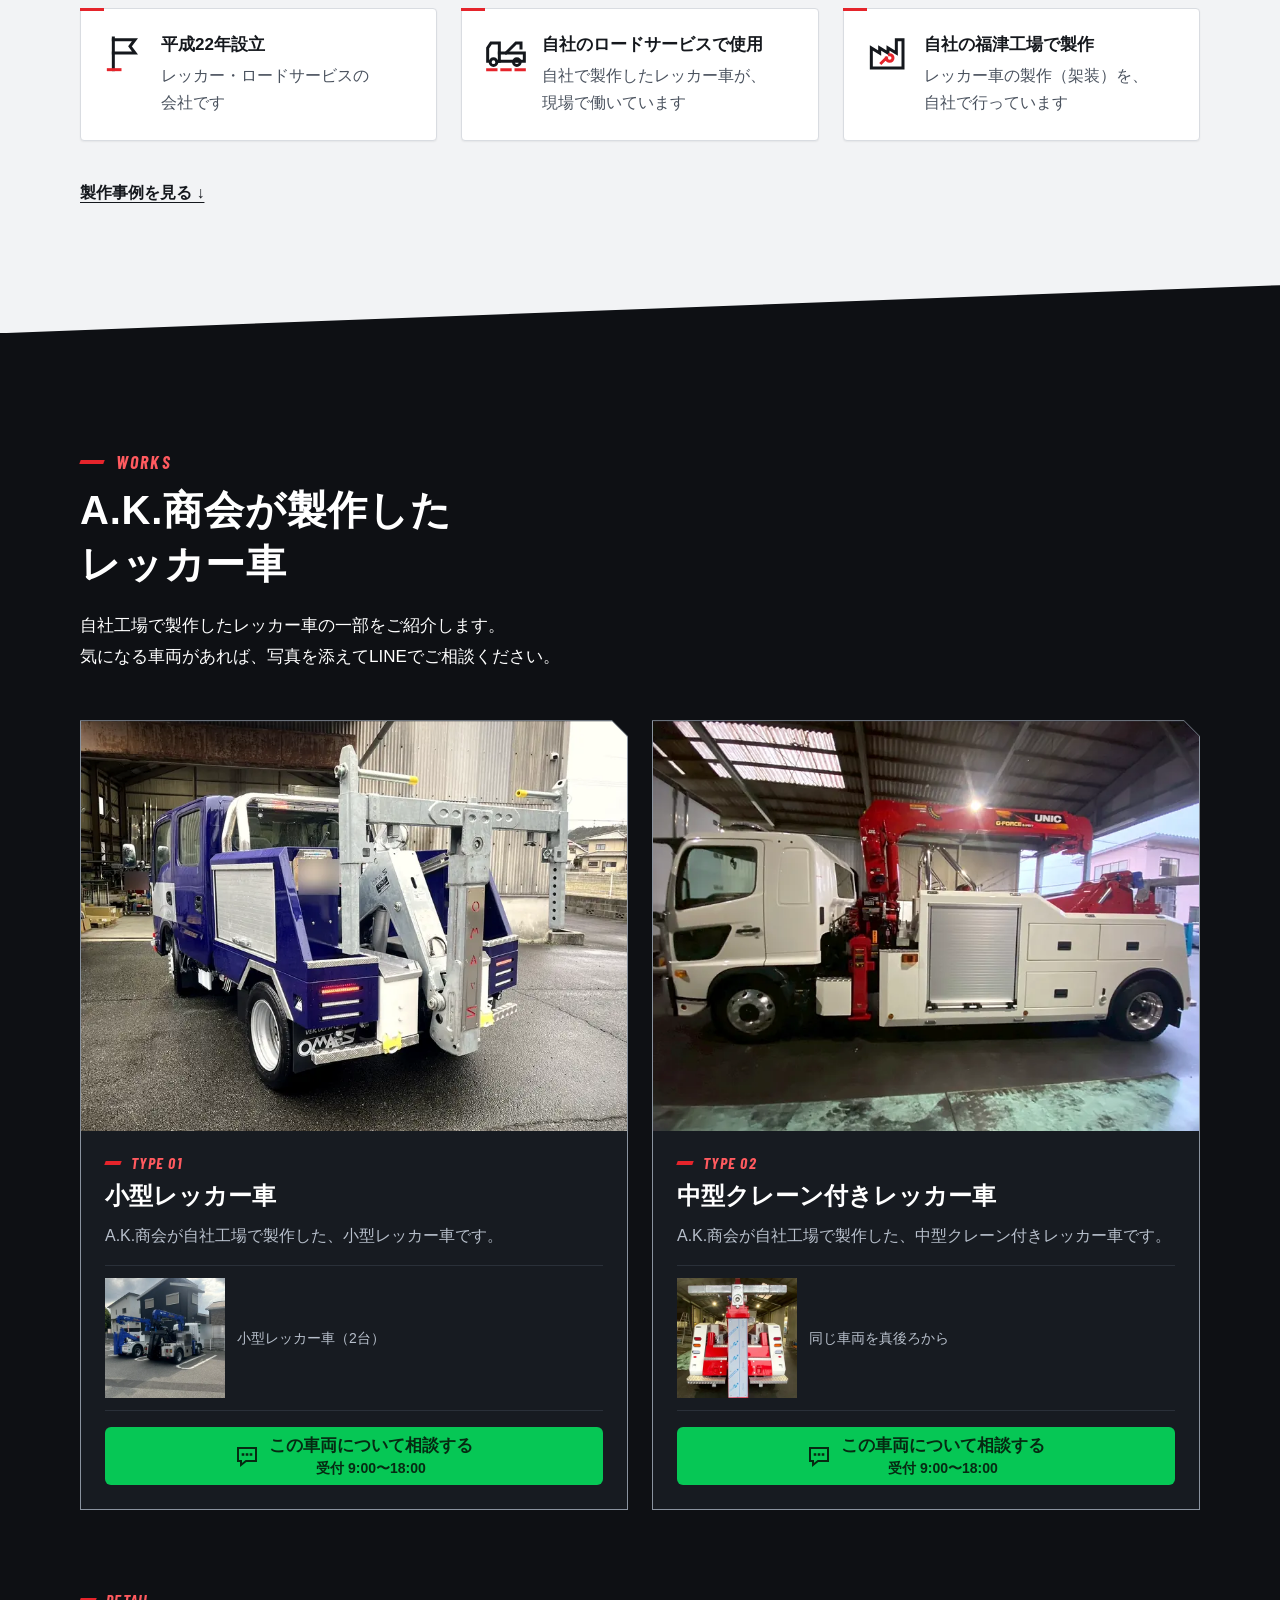
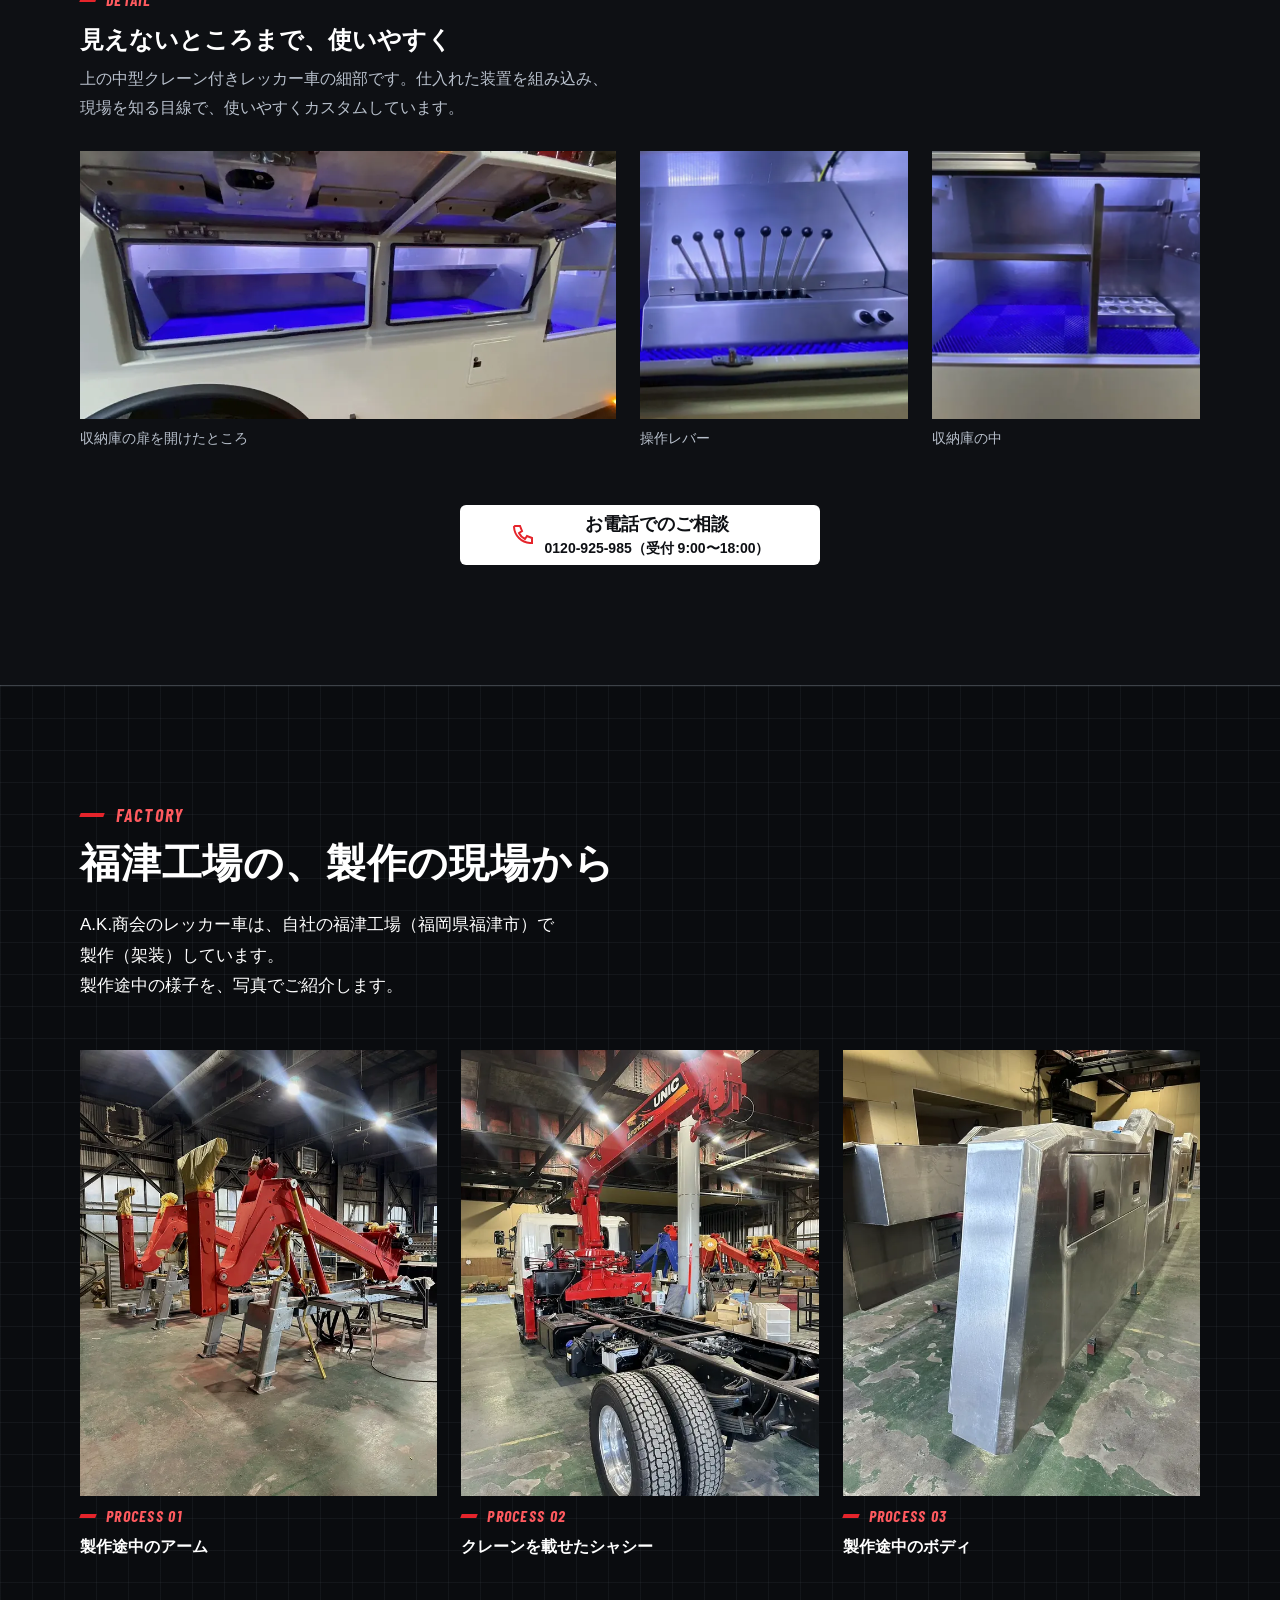
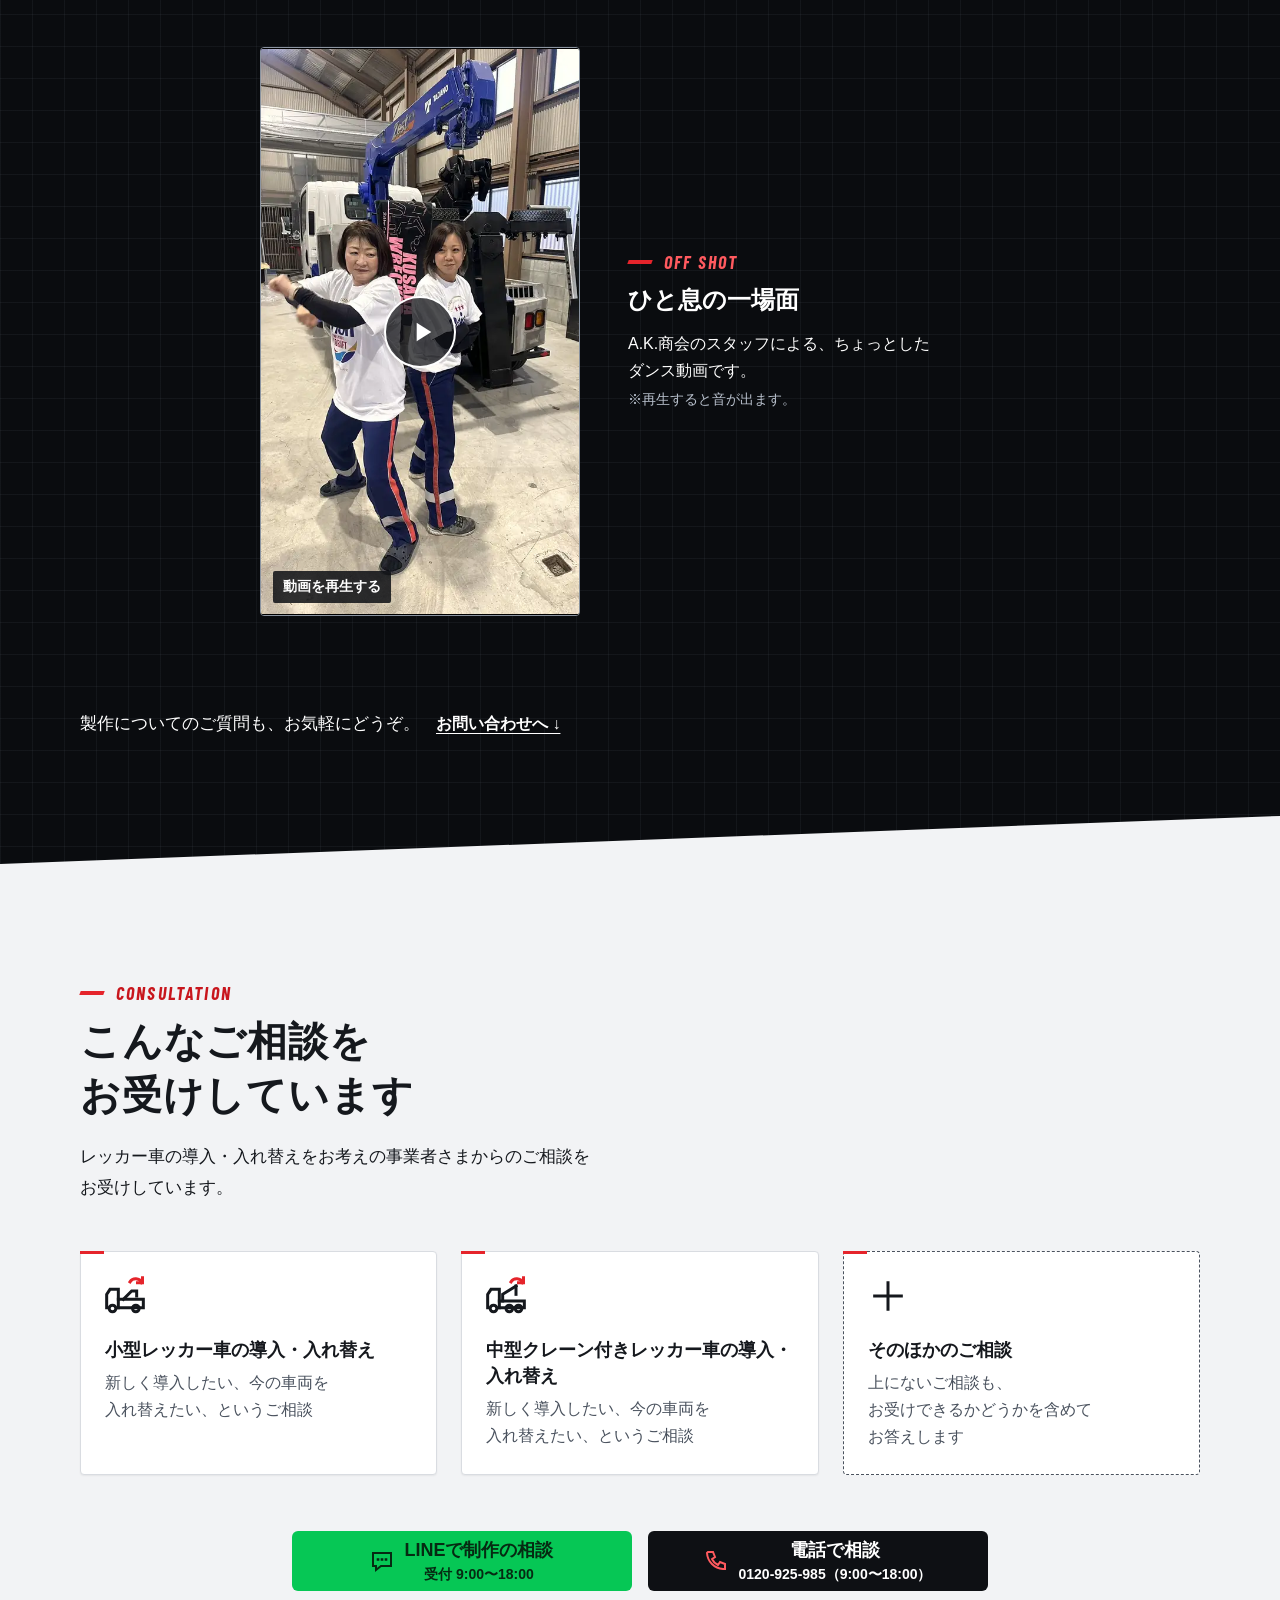
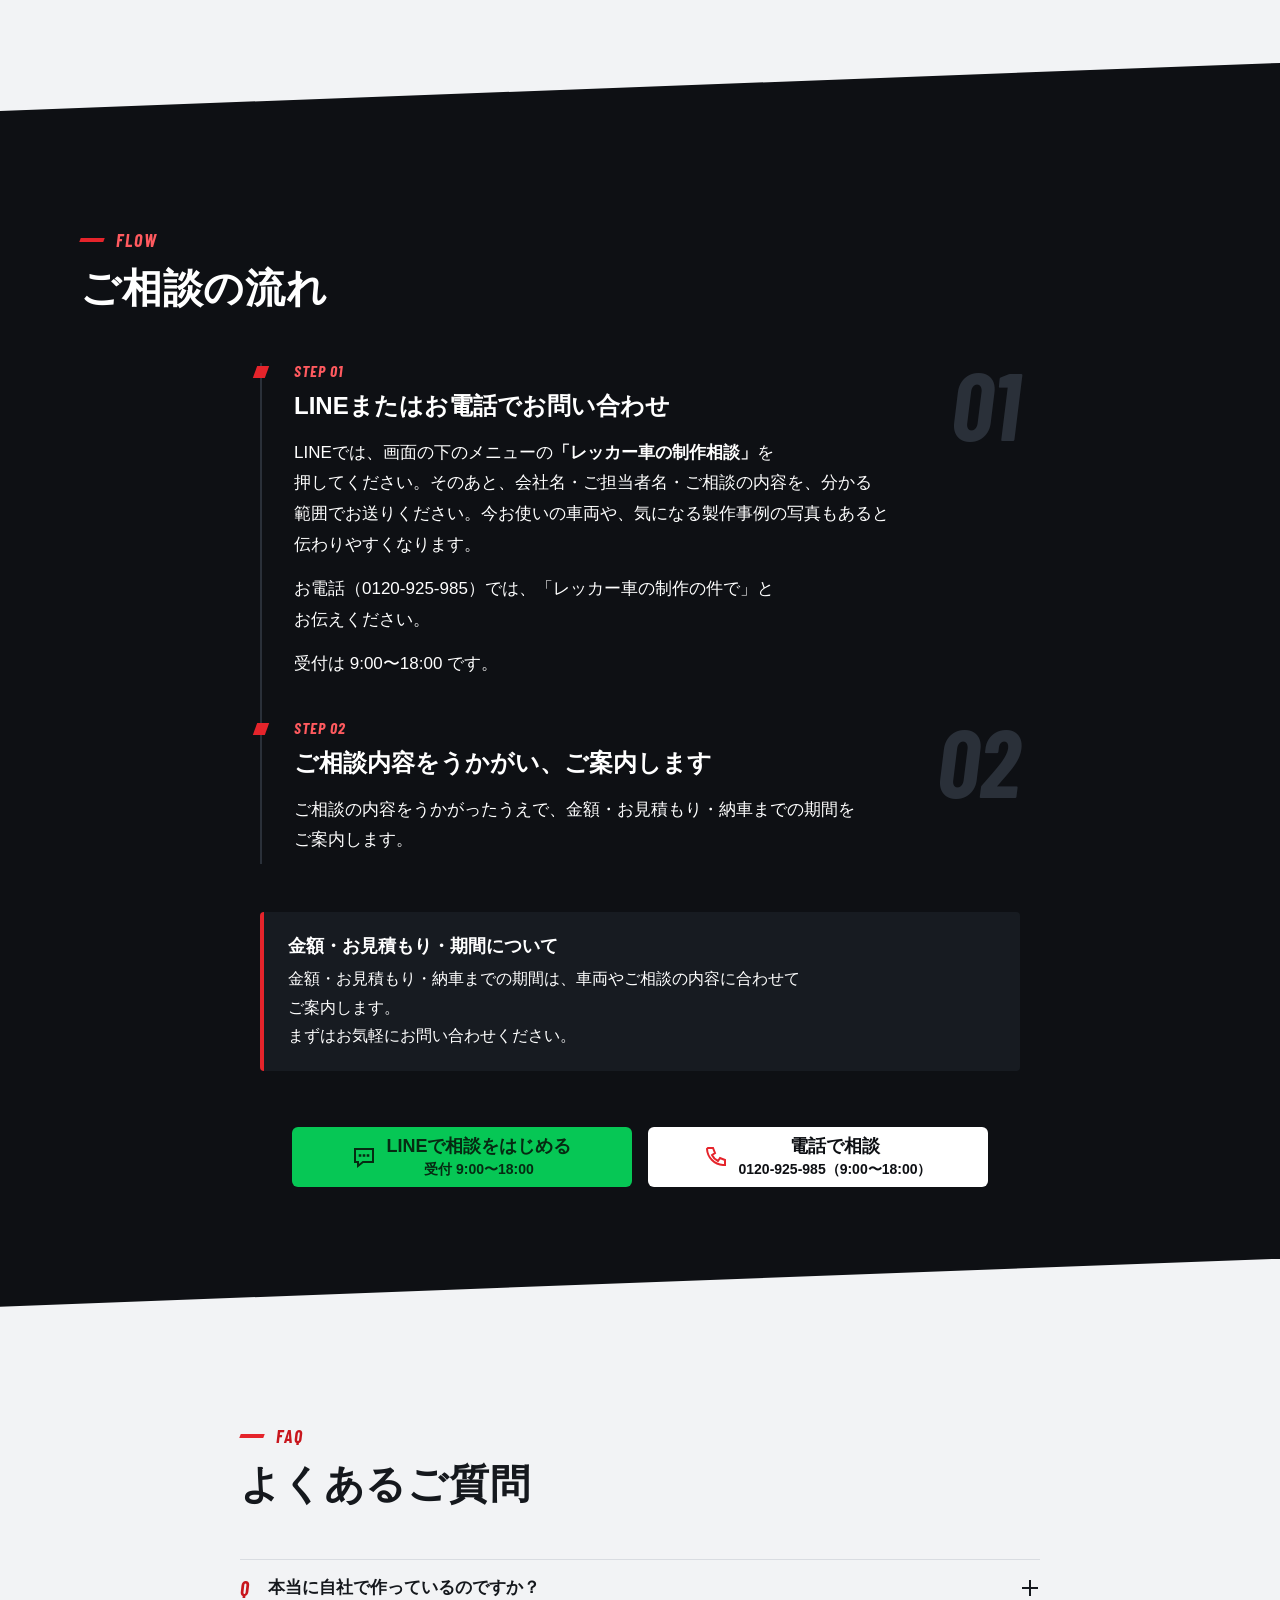
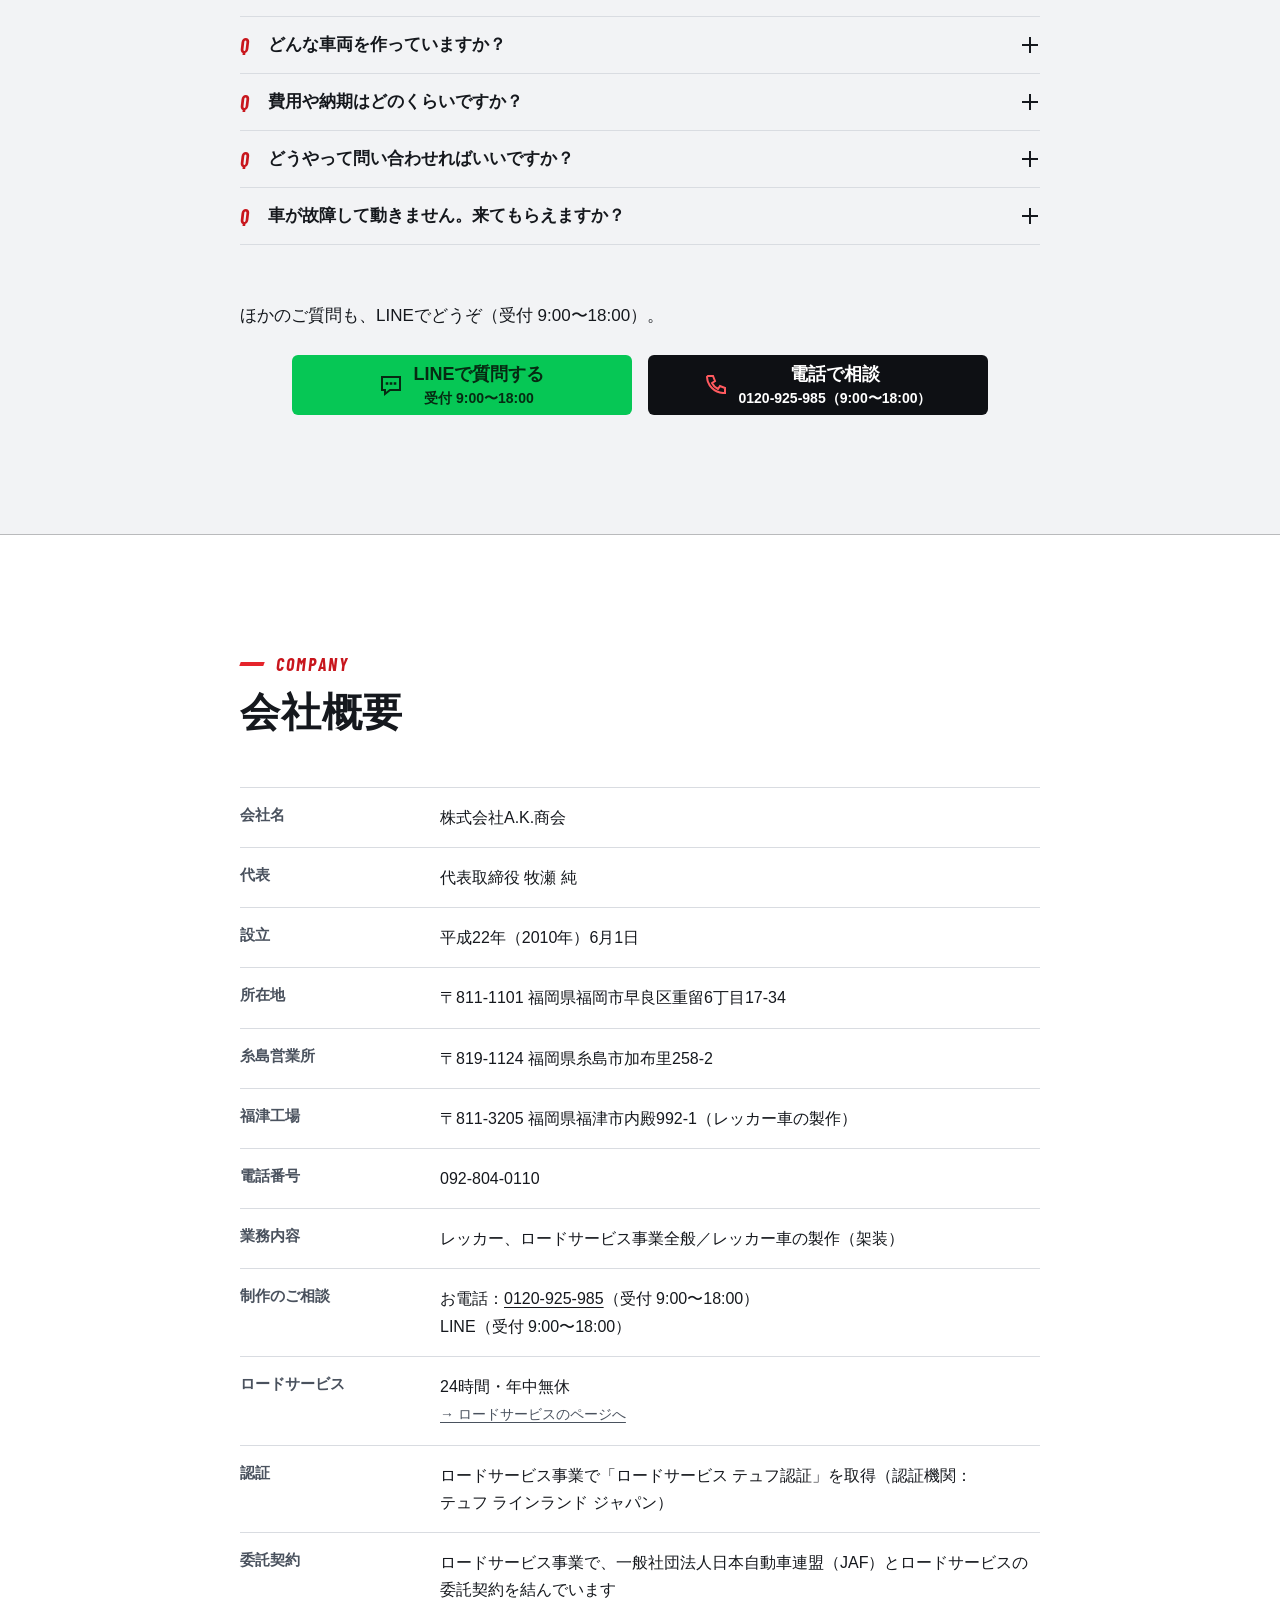
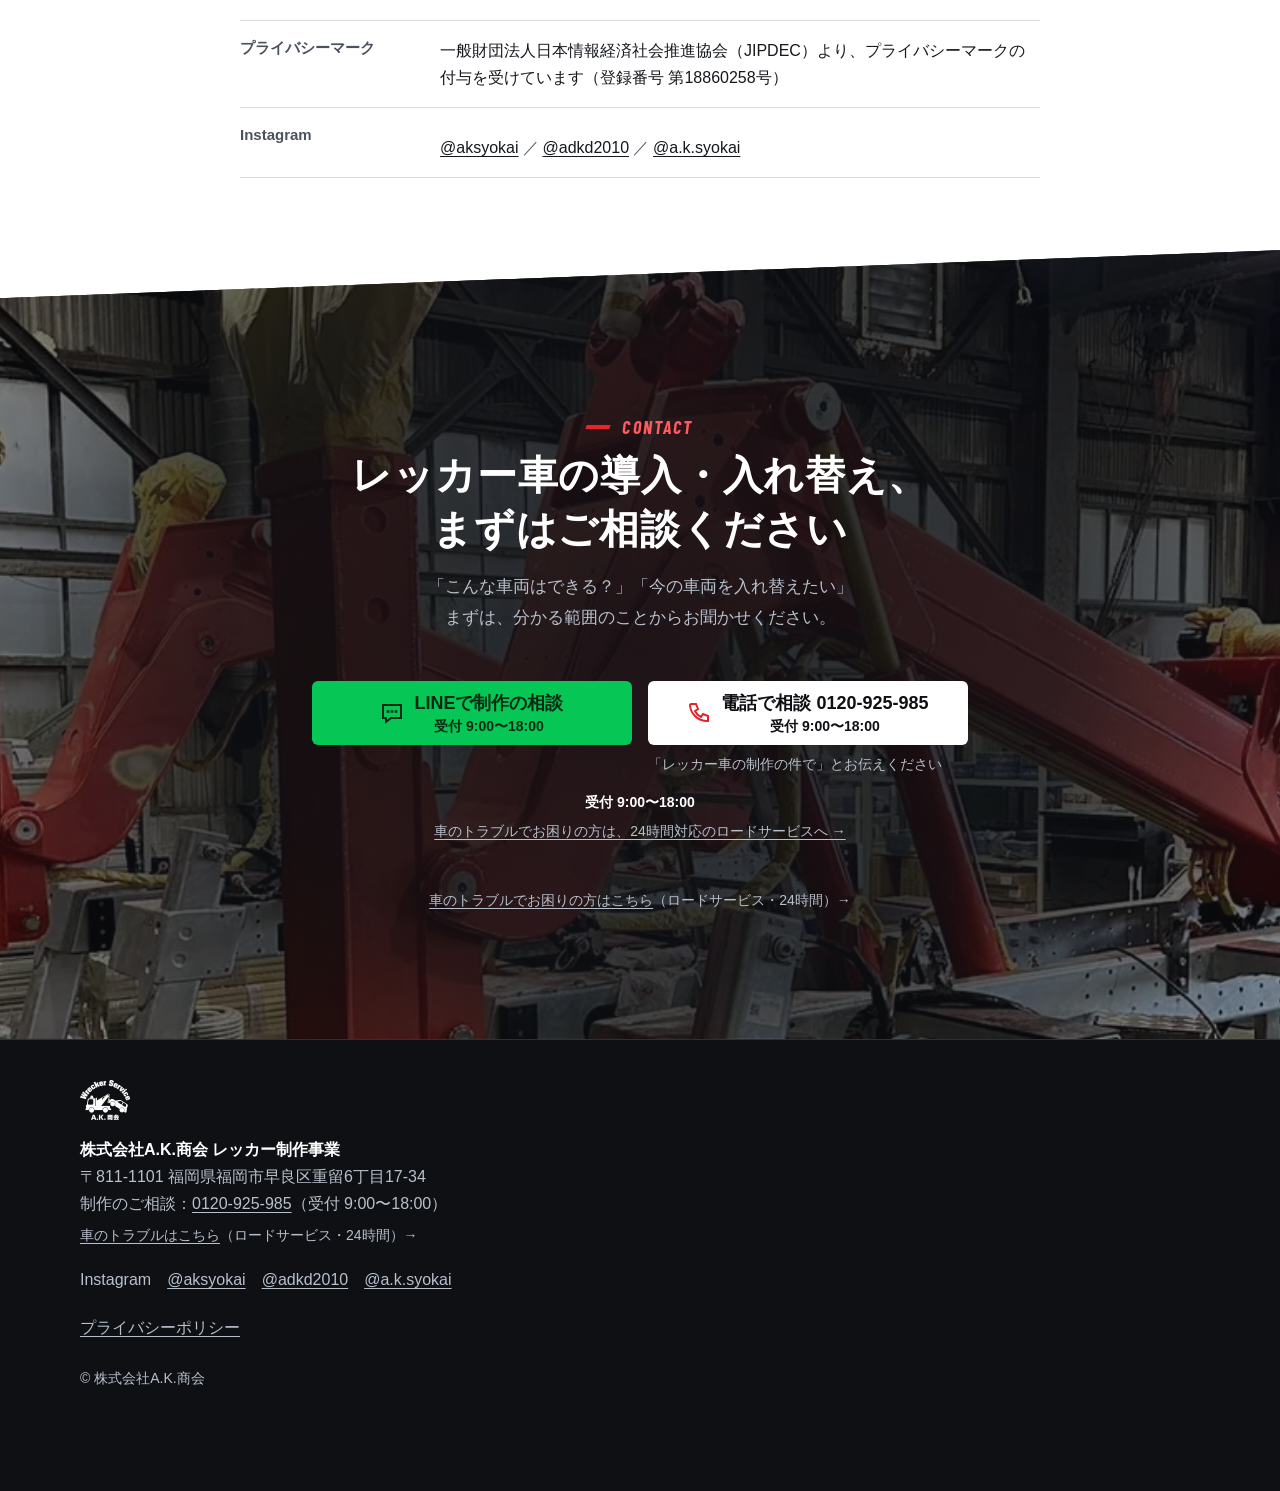
==== commit d7f82e70: "ココちゃんの写真を差し替え、制作ページの製作事例 TYPE 02 の写真差し替えと DETAIL（細部3枚）を追加 Co-Authored-By: Claude Opus 5.5 <noreply@a" ====
--- a/seisaku/index.html
+++ b/seisaku/index.html
@@ -228,14 +228,14 @@
 
       <article class="sk-plate">
         <div class="sk-plate__in">
-          <img class="sk-plate__photo" src="../images/sk-works-mid.webp" width="800" height="600" alt="A.K.商会が製作した中型クレーン付きレッカー車" loading="lazy">
+          <img class="sk-plate__photo" src="../images/sk-works-mid-side.webp" width="800" height="600" alt="A.K.商会が製作した中型クレーン付きレッカー車を、真横から見たところ" loading="lazy">
           <div class="sk-plate__body">
             <p class="sk-type en-num" lang="en">TYPE 02</p>
             <h3 class="h3">中型クレーン付きレッカー車</h3>
             <p class="sk-plate__desc">A.K.商会が自社工場で製作した、中型クレーン付きレッカー車です。</p>
             <figure class="sk-plate__sub">
-              <img src="../images/sk-works-mid-sub.webp" width="360" height="360" alt="福津工場で製作中の中型クレーン付きレッカー車" loading="lazy">
-              <figcaption class="note">製作途中の様子</figcaption>
+              <img src="../images/sk-works-mid-rear.webp" width="360" height="360" alt="同じ中型クレーン付きレッカー車を、真後ろから見たところ" loading="lazy">
+              <figcaption class="note">同じ車両を真後ろから</figcaption>
             </figure>
             <div class="sk-plate__cta">
               <a class="btn btn--line" href="https://lin.ee/WwdLHQL" data-cta="line" data-pos="works" aria-label="LINEで、中型クレーン付きレッカー車について相談する（受付 9:00〜18:00）"><svg class="btn__i" aria-hidden="true"><use href="#i-line"/></svg><span class="btn__txt"><span class="btn__main">この車両について相談する</span><span class="btn__sub">受付 9:00〜18:00</span></span></a>
@@ -243,6 +243,19 @@
           </div>
         </div>
       </article>
+    </div>
+
+    
+    <div class="sk-detail">
+      <p class="sk-type en-num" lang="en">DETAIL</p>
+      
+      <h3 class="h3">見えないところまで、<br class="sp">使いやすく</h3>
+      <p class="sk-detail__desc">上の中型クレーン付きレッカー車の細部です。仕入れた装置を組み込み、<span class="nw">現場を知る目線で、</span>使いやすくカスタムしています。</p>
+      <ul class="sk-detail__list">
+        <li class="sk-detail__item sk-detail__item--wide"><figure><img src="../images/sk-detail-boxes.webp" width="960" height="640" alt="中型クレーン付きレッカー車の側面にある収納庫を、扉を2つ開けて写したところ" loading="lazy"><figcaption class="note">収納庫の扉を開けたところ</figcaption></figure></li>
+        <li class="sk-detail__item"><figure><img src="../images/sk-detail-levers.webp" width="540" height="540" alt="収納庫の中に並ぶ、装置の操作レバーとスイッチ" loading="lazy"><figcaption class="note">操作レバー</figcaption></figure></li>
+        <li class="sk-detail__item"><figure><img src="../images/sk-detail-box.webp" width="540" height="540" alt="棚と仕切りのある、収納庫の中" loading="lazy"><figcaption class="note">収納庫の中</figcaption></figure></li>
+      </ul>
     </div>
 
     <div class="sk-works-tel">
--- a/css/seisaku.css
+++ b/css/seisaku.css
@@ -301,6 +301,28 @@
 .sk-plate__cta { margin-top: auto; padding-top: 16px; }
 .sk-plate__cta .btn__main { font-size: 16px; }
 .sk-works-tel { margin-top: 24px; }
+
+/* 細部の写真（DETAIL。design.md 7-6 B）：写真は角0・枠なし、押せない */
+.sk-detail { margin-top: 56px; }
+.sk-detail .h3 { margin-top: 10px; }
+.sk-detail__desc { margin-top: 8px; font-size: 16px; line-height: 1.8; color: var(--c-text-sub); }
+.sk-detail__list { display: grid; grid-template-columns: 1fr 1fr; gap: 16px 12px; margin-top: 20px; }
+.sk-detail__item--wide { grid-column: 1 / -1; }
+.sk-detail__item img { display: block; width: 100%; height: auto; aspect-ratio: 1 / 1; object-fit: cover; }
+.sk-detail__item--wide img { aspect-ratio: 3 / 2; }
+.sk-detail__item figcaption { margin-top: 8px; color: var(--c-text-sub); }
+.sk-detail + .sk-works-tel { margin-top: 40px; }
+@media (min-width: 768px) and (max-width: 1023px) {
+  .sk-detail { max-width: 720px; margin-inline: auto; }
+}
+@media (min-width: 1024px) {
+  .sk-detail { margin-top: 72px; }
+  .sk-detail .h3, .sk-detail__desc { max-width: 640px; }
+  .sk-detail__list { grid-template-columns: 2fr 1fr 1fr; gap: 24px; align-items: start; margin-top: 28px; }
+  .sk-detail__item--wide { grid-column: auto; }
+  .sk-detail__item--wide img { aspect-ratio: 2 / 1; object-position: 50% 55%; }
+  .sk-detail + .sk-works-tel { margin-top: 56px; }
+}
 @media (min-width: 1024px) {
   .sk-plates { grid-template-columns: 1fr 1fr; margin-top: 48px; }
   .sk-plate__body { padding: 24px; }
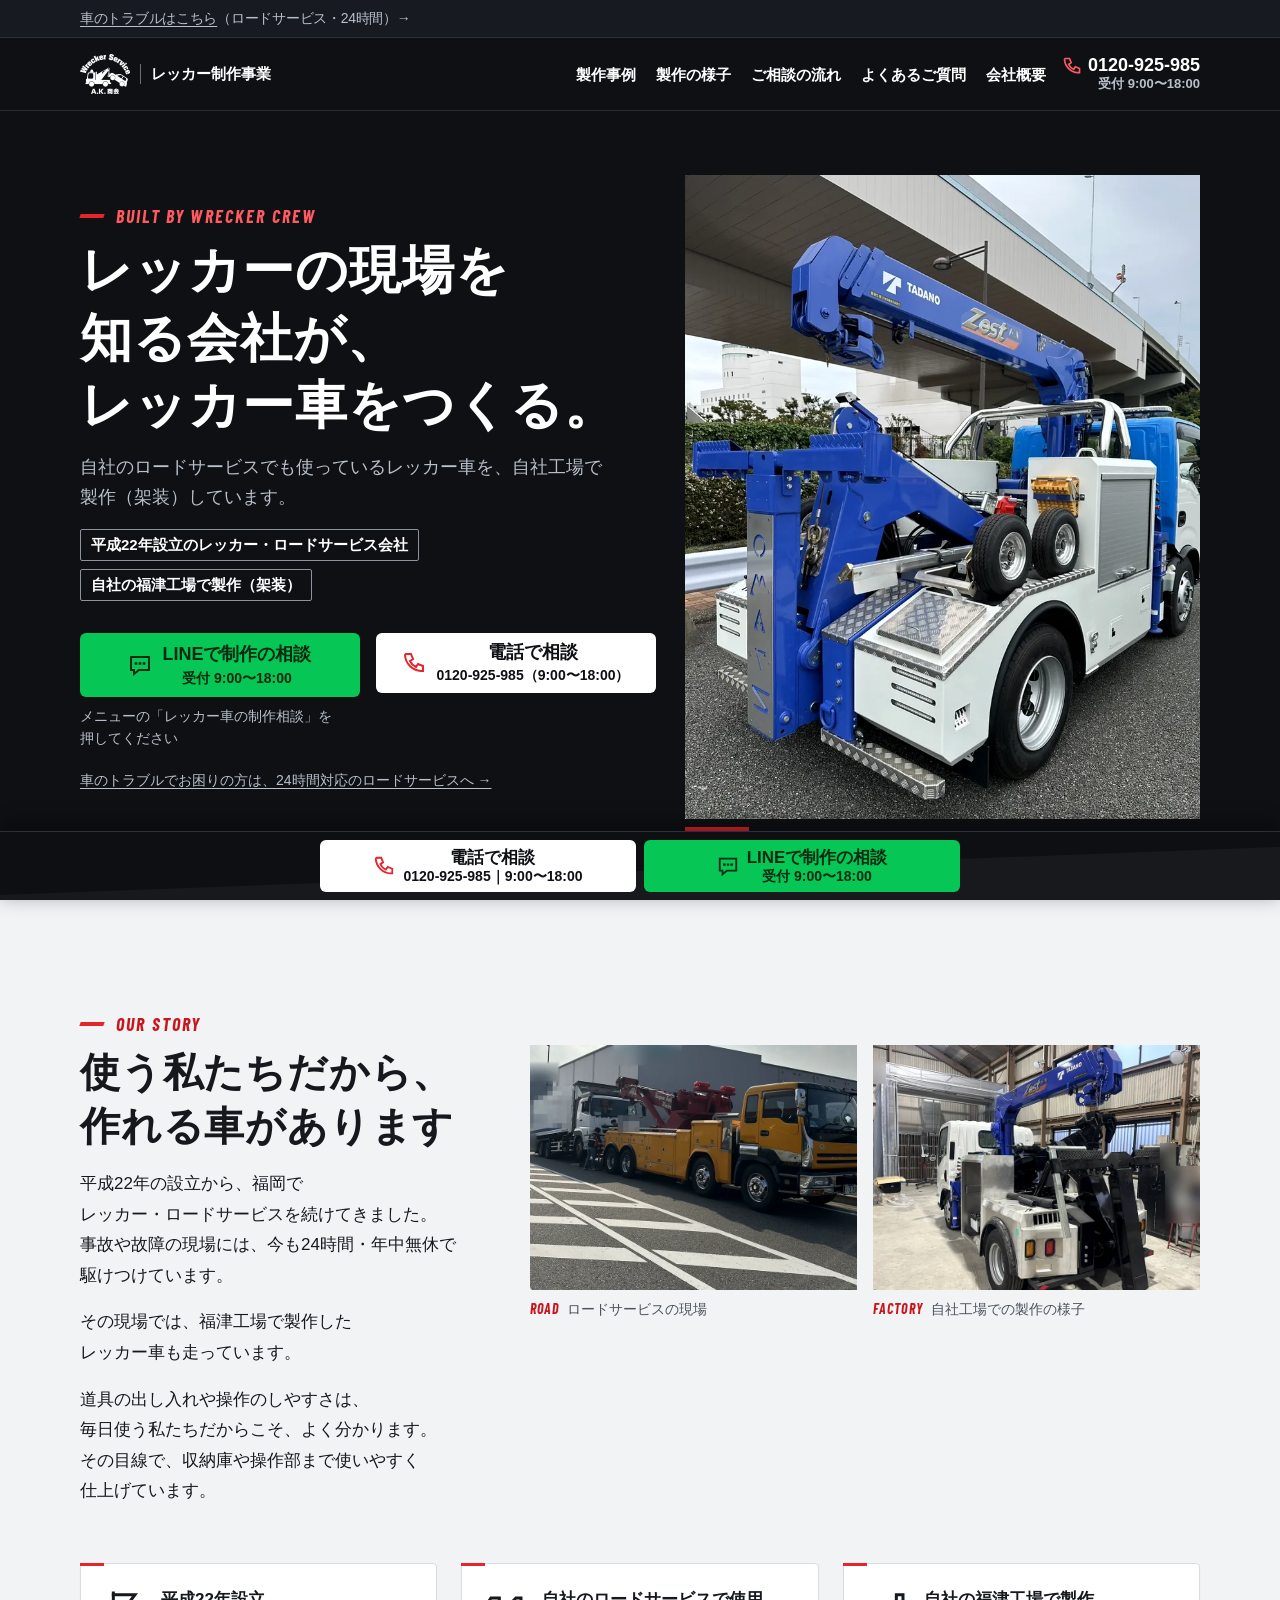
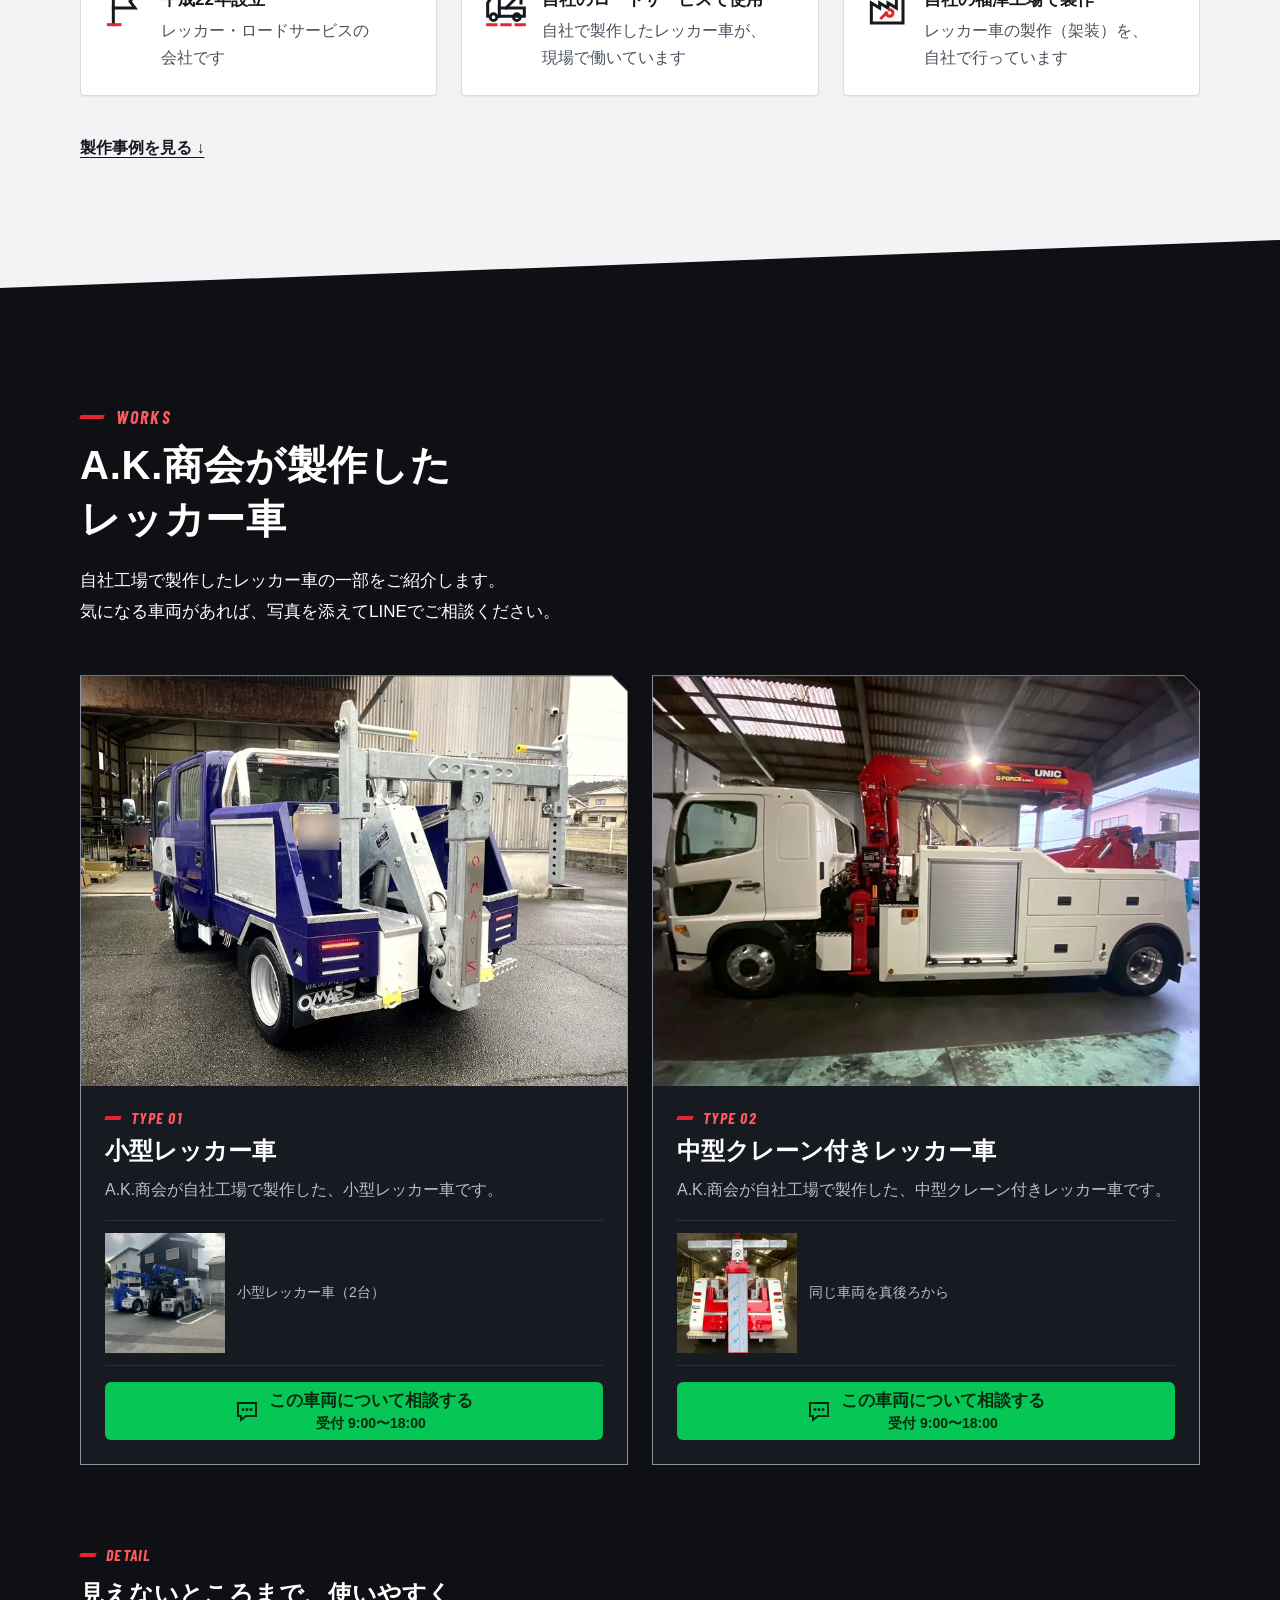
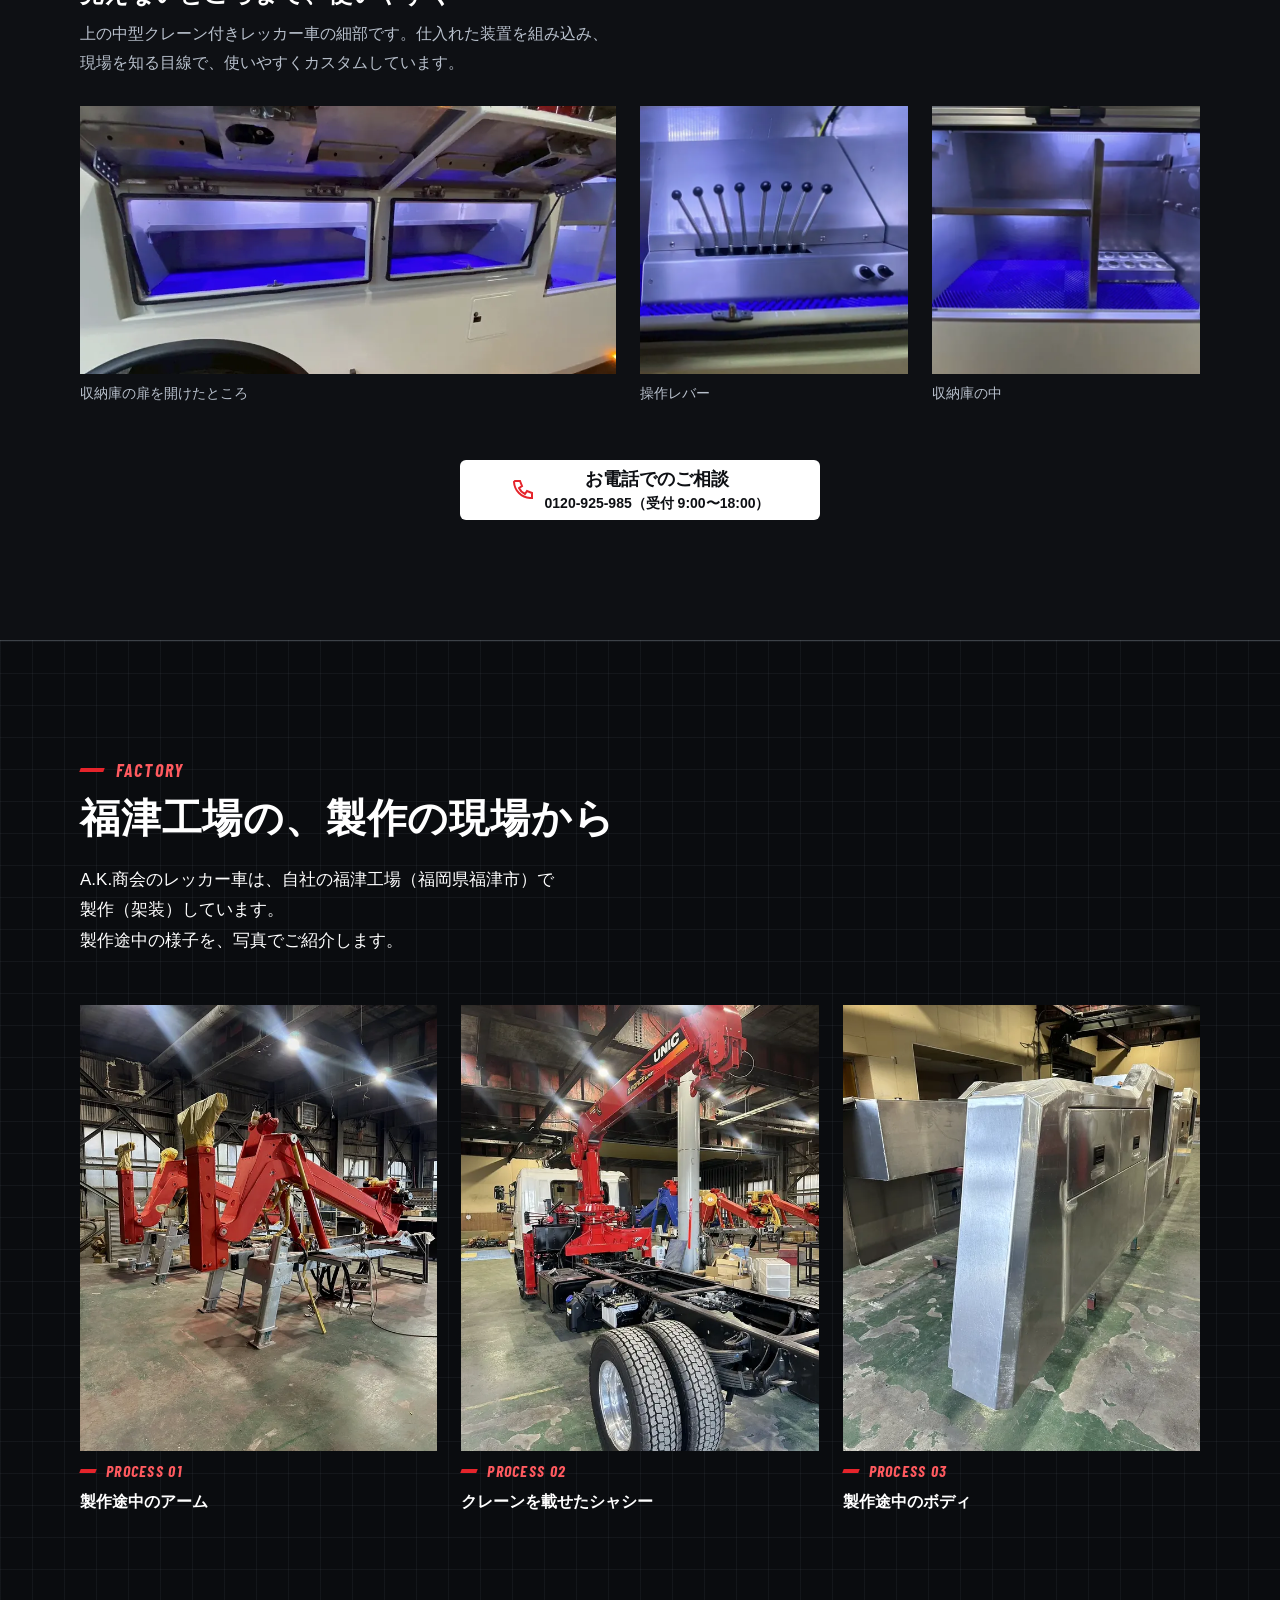
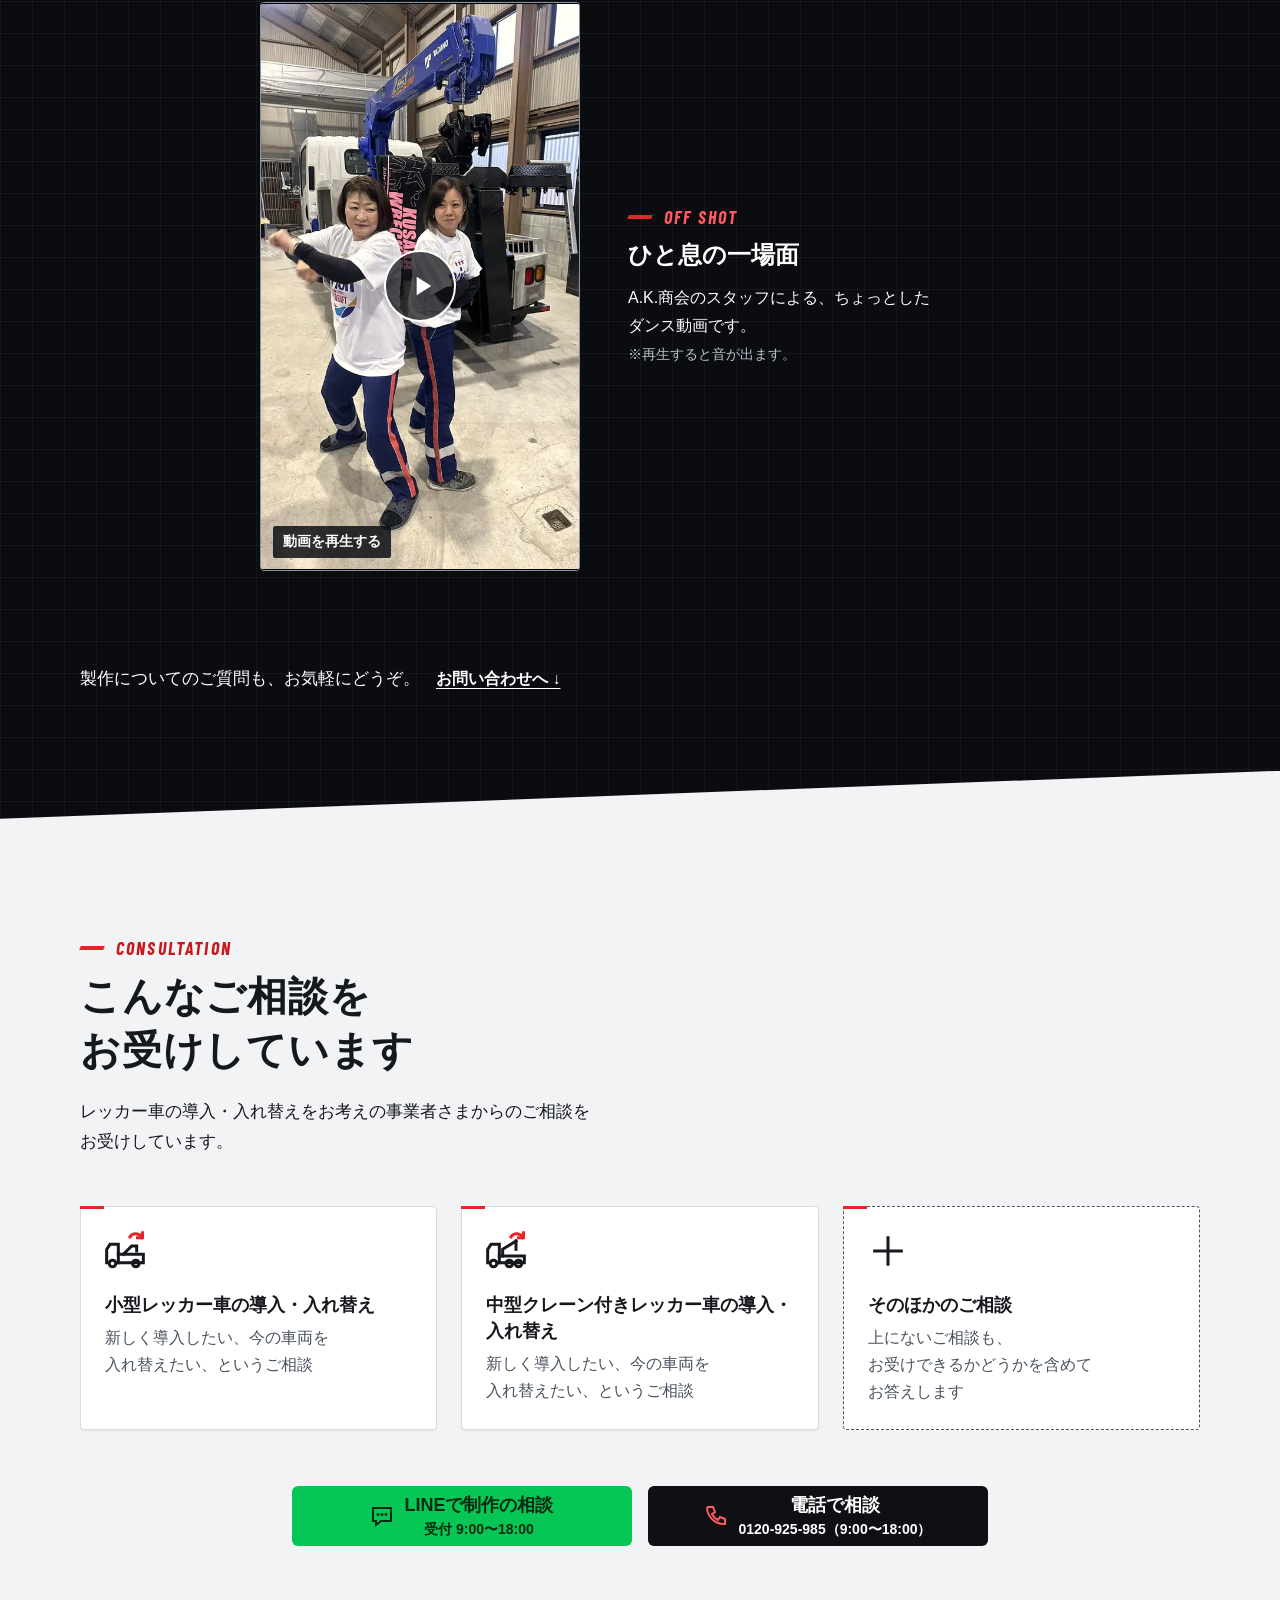
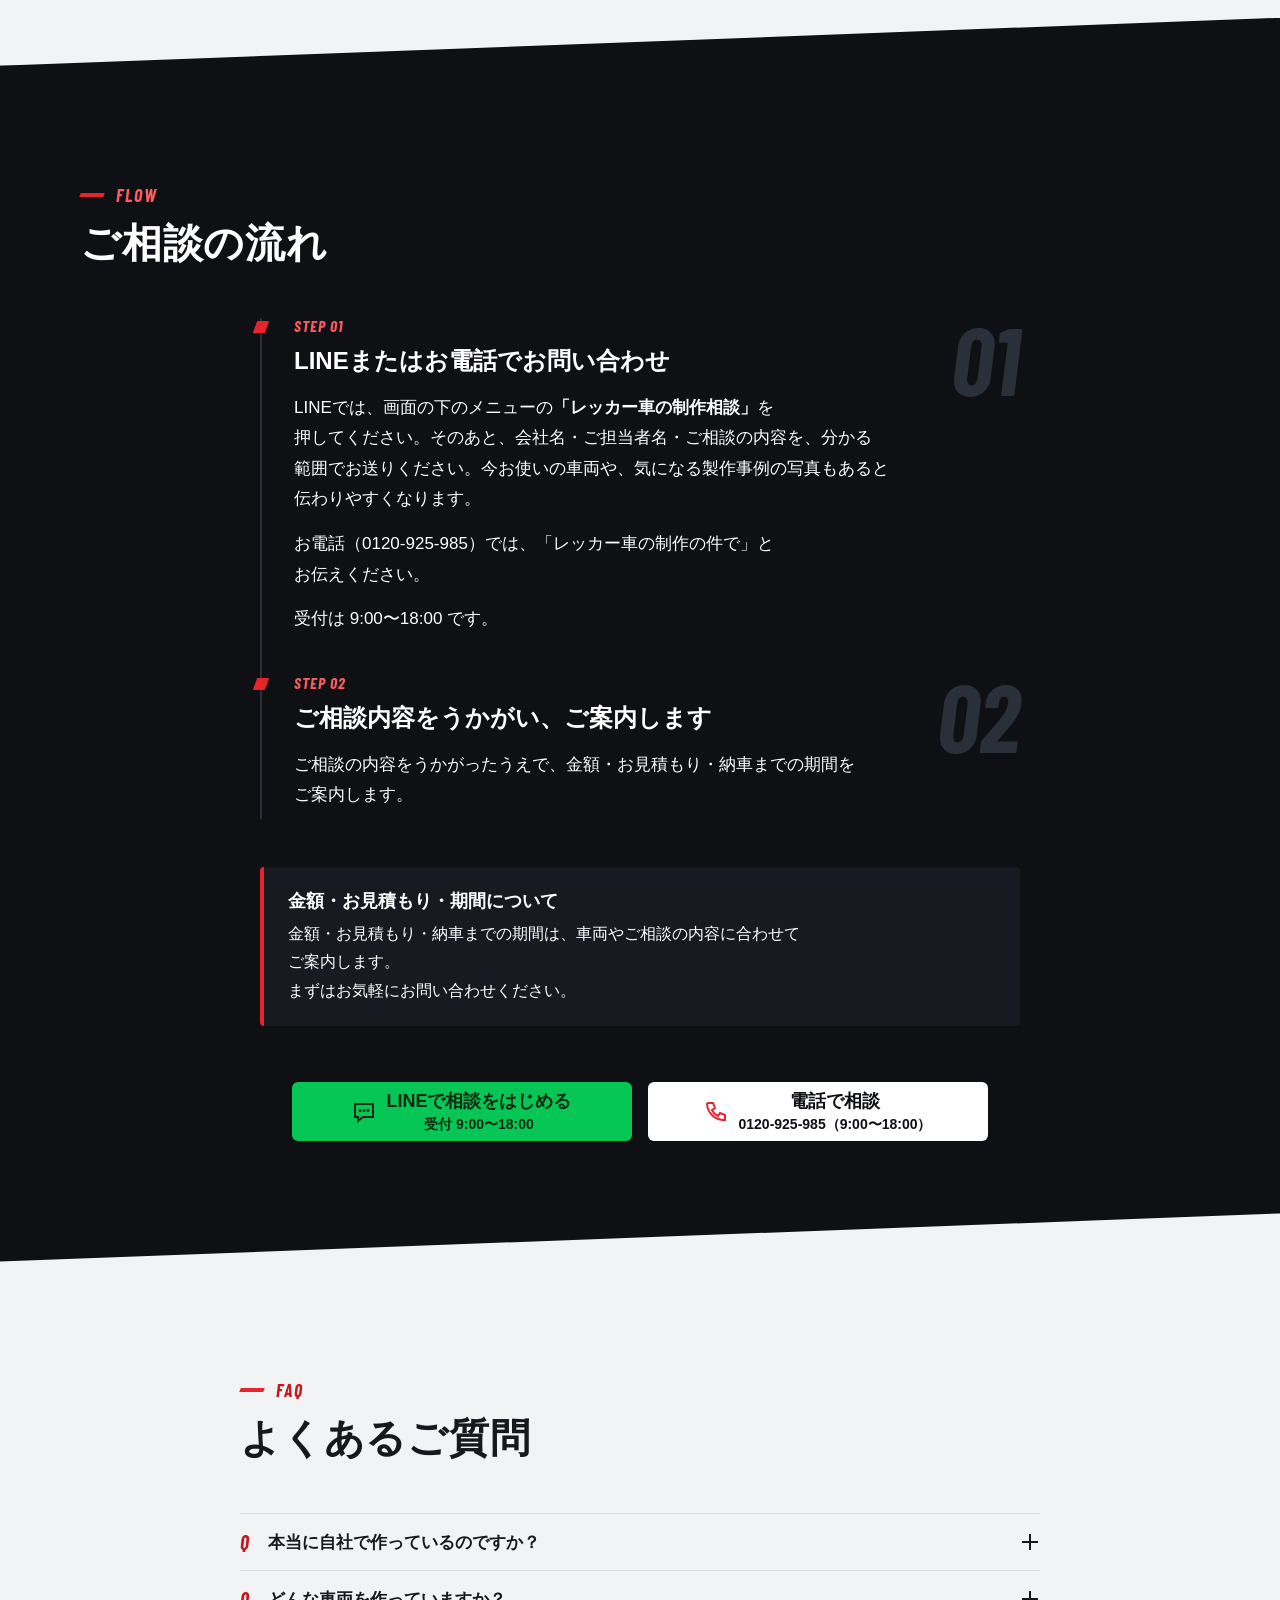
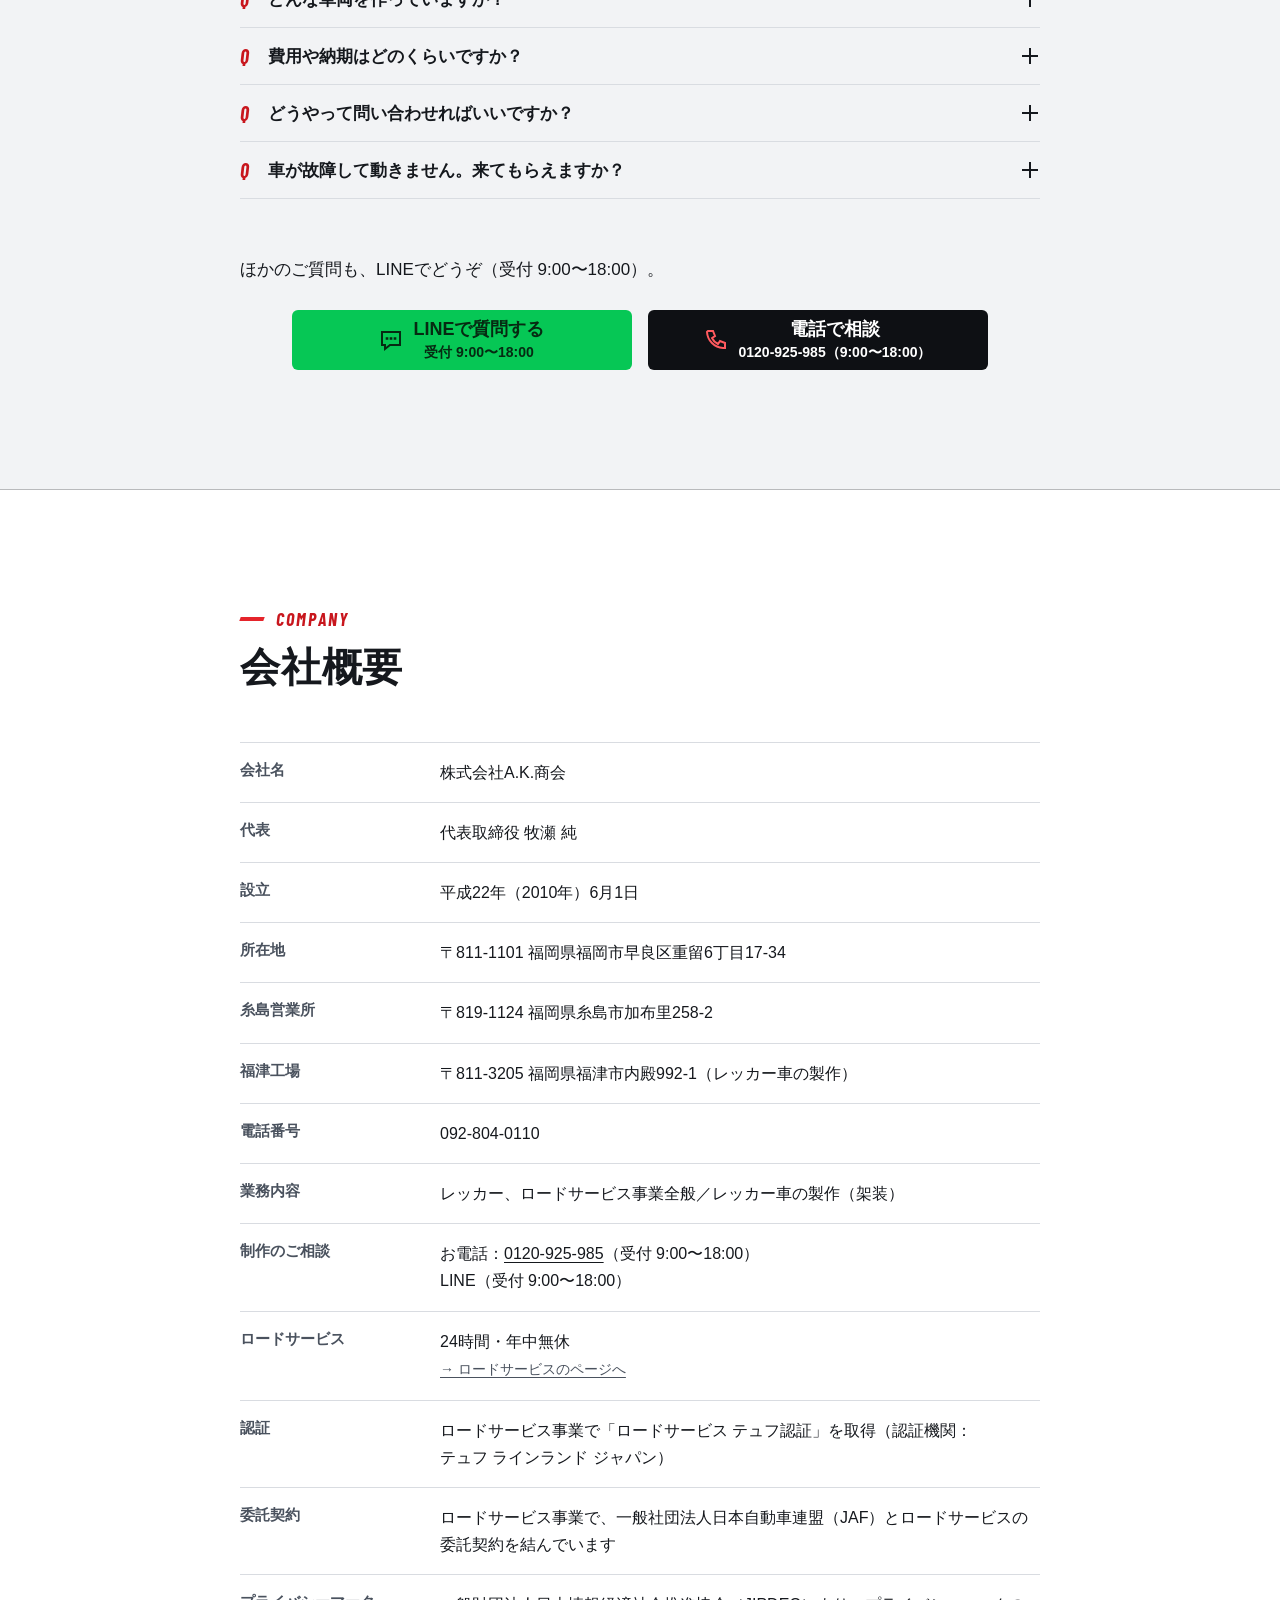
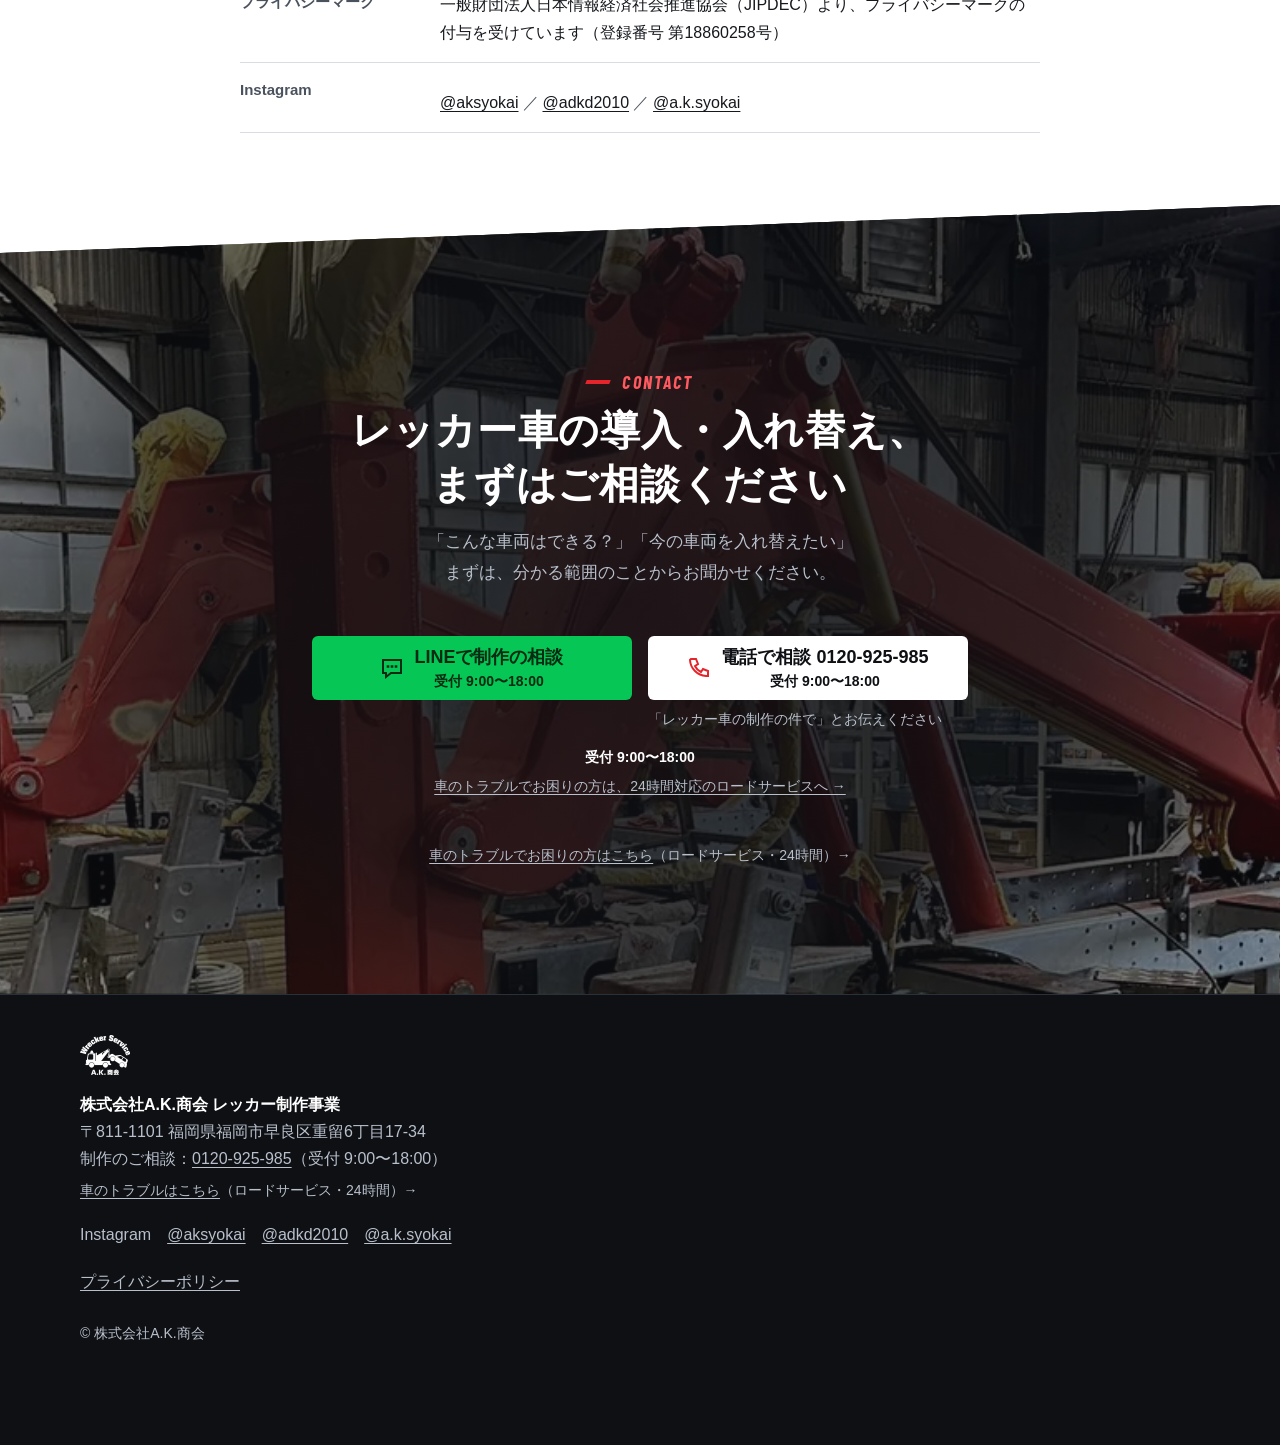
==== commit 74a7d330: "制作ページ：OUR STORY の見出しと本文を差し替え Co-Authored-By: Claude Opus 5.5 <noreply@anthropic.com>" ====
--- a/seisaku/index.html
+++ b/seisaku/index.html
@@ -170,10 +170,11 @@
     <div class="sk-story">
       <div class="sk-story__text">
         <p class="en" lang="en">OUR STORY</p>
-        <h2 class="h2" id="story-title">作る私たちが、<br>毎日使っています</h2>
+        <h2 class="h2" id="story-title">使う私たちだから、<br>作れる車があります</h2>
         <div class="sk-story__body">
-          <p>私たちは、福岡のレッカー・ロードサービスの会社です。<br>平成22年の設立から、事故や故障で動けなくなった車のもとへ出動してきました。ロードサービスは、24時間・年中無休で対応しています。</p>
-          <p>自社のロードサービスでも、自社で製作したレッカー車を使っています。<br>製作は、福岡県福津市にある自社の福津工場で行っています。<br>車を作る人と、車を使う人が、同じ会社の中にいます。</p>
+          <p>平成22年の設立から、福岡で<span class="nw">レッカー・ロードサービス</span>を続けてきました。事故や故障の現場には、今も24時間・年中無休で駆けつけています。</p>
+          <p>その現場では、福津工場で製作した<span class="nw">レッカー車も走っています。</span></p>
+          <p>道具の出し入れや操作のしやすさは、<span class="nw">毎日使う私たちだからこそ、</span>よく分かります。<span class="nw">その目線で、</span>収納庫や操作部まで使いやすく仕上げています。</p>
           
         </div>
       </div>
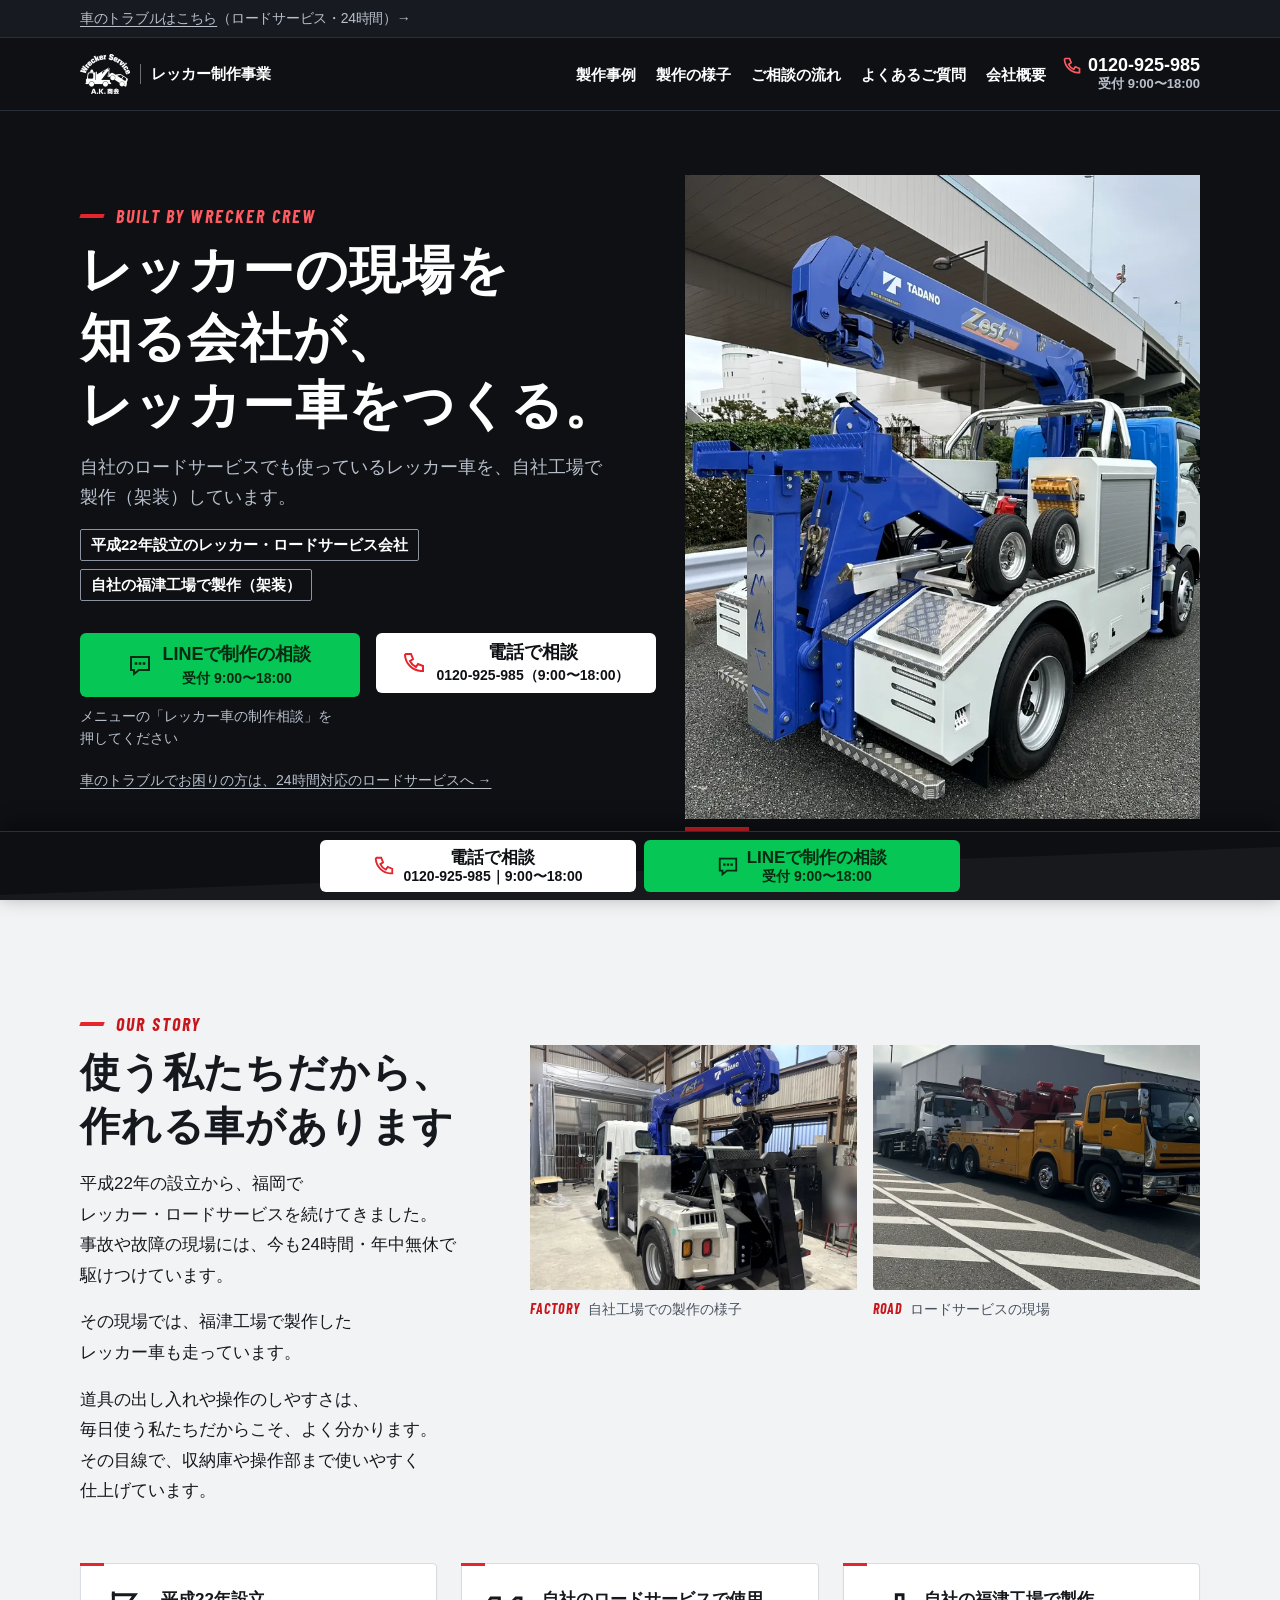
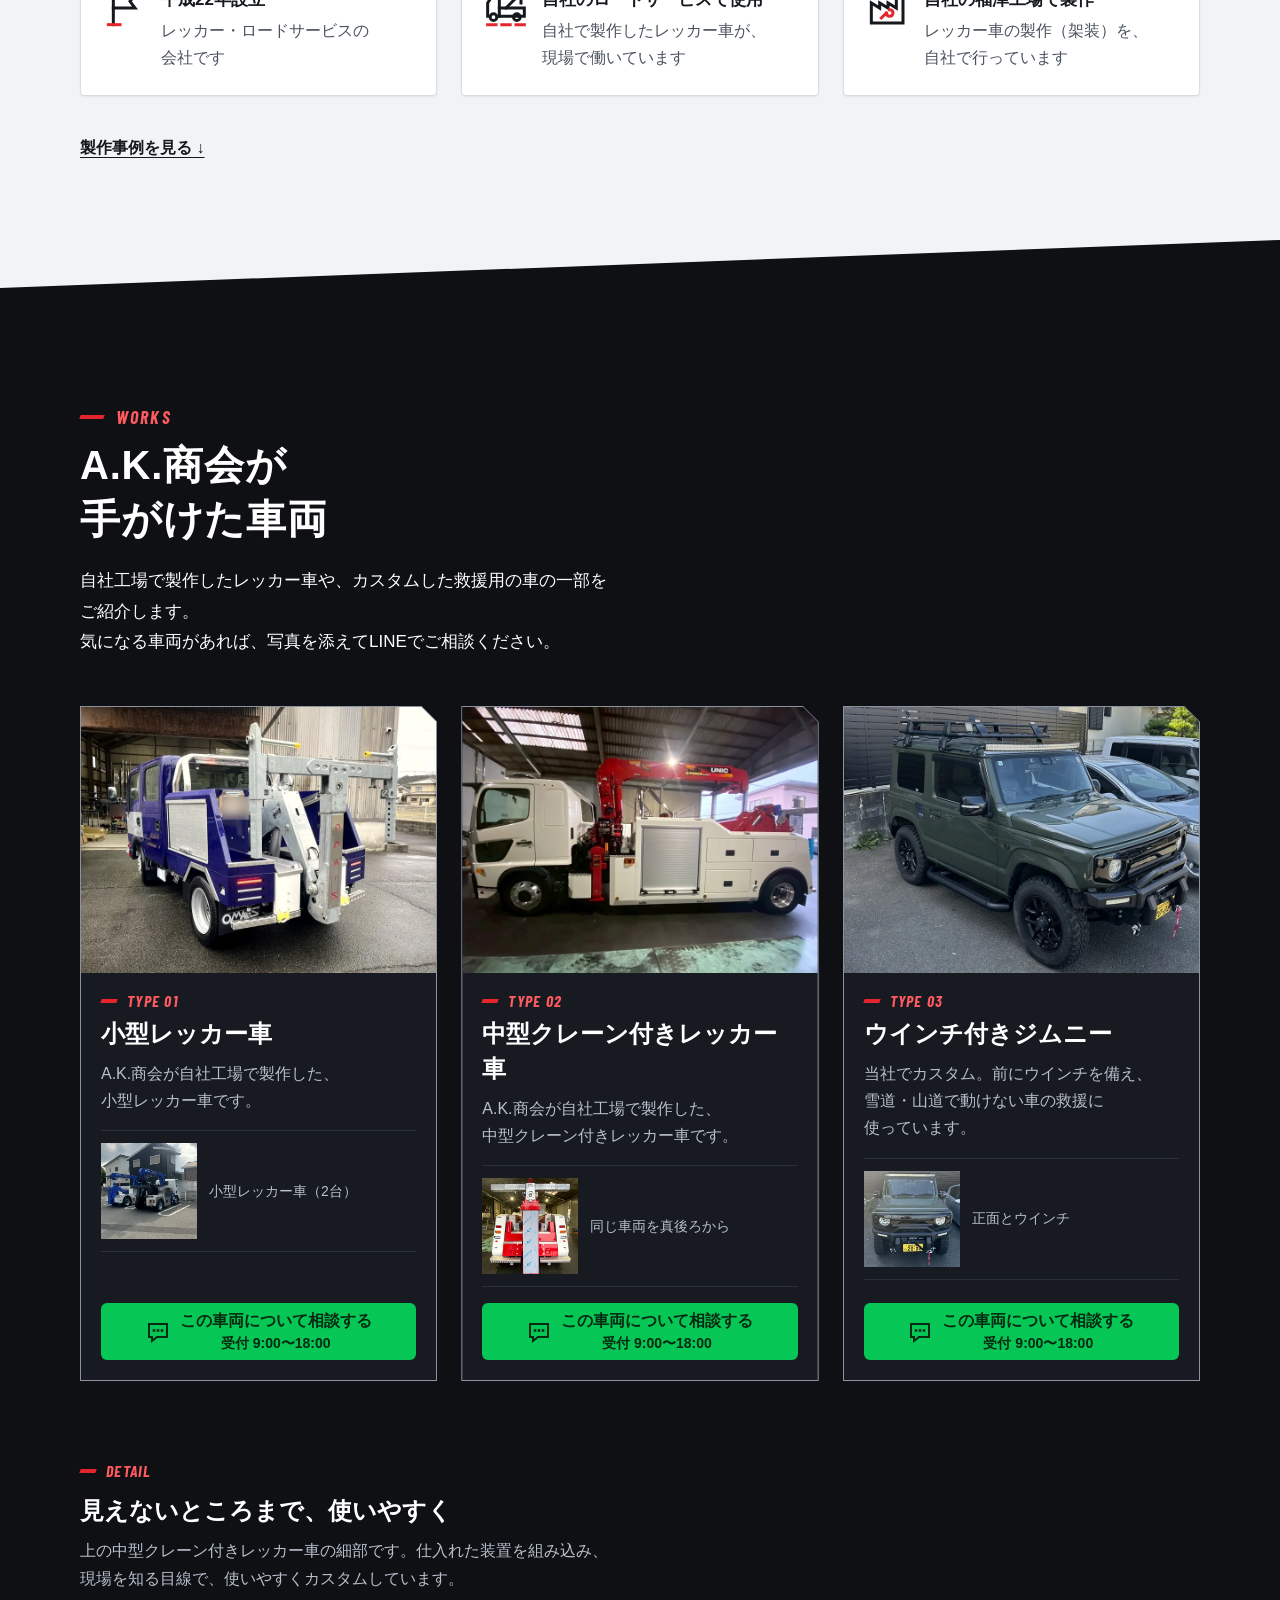
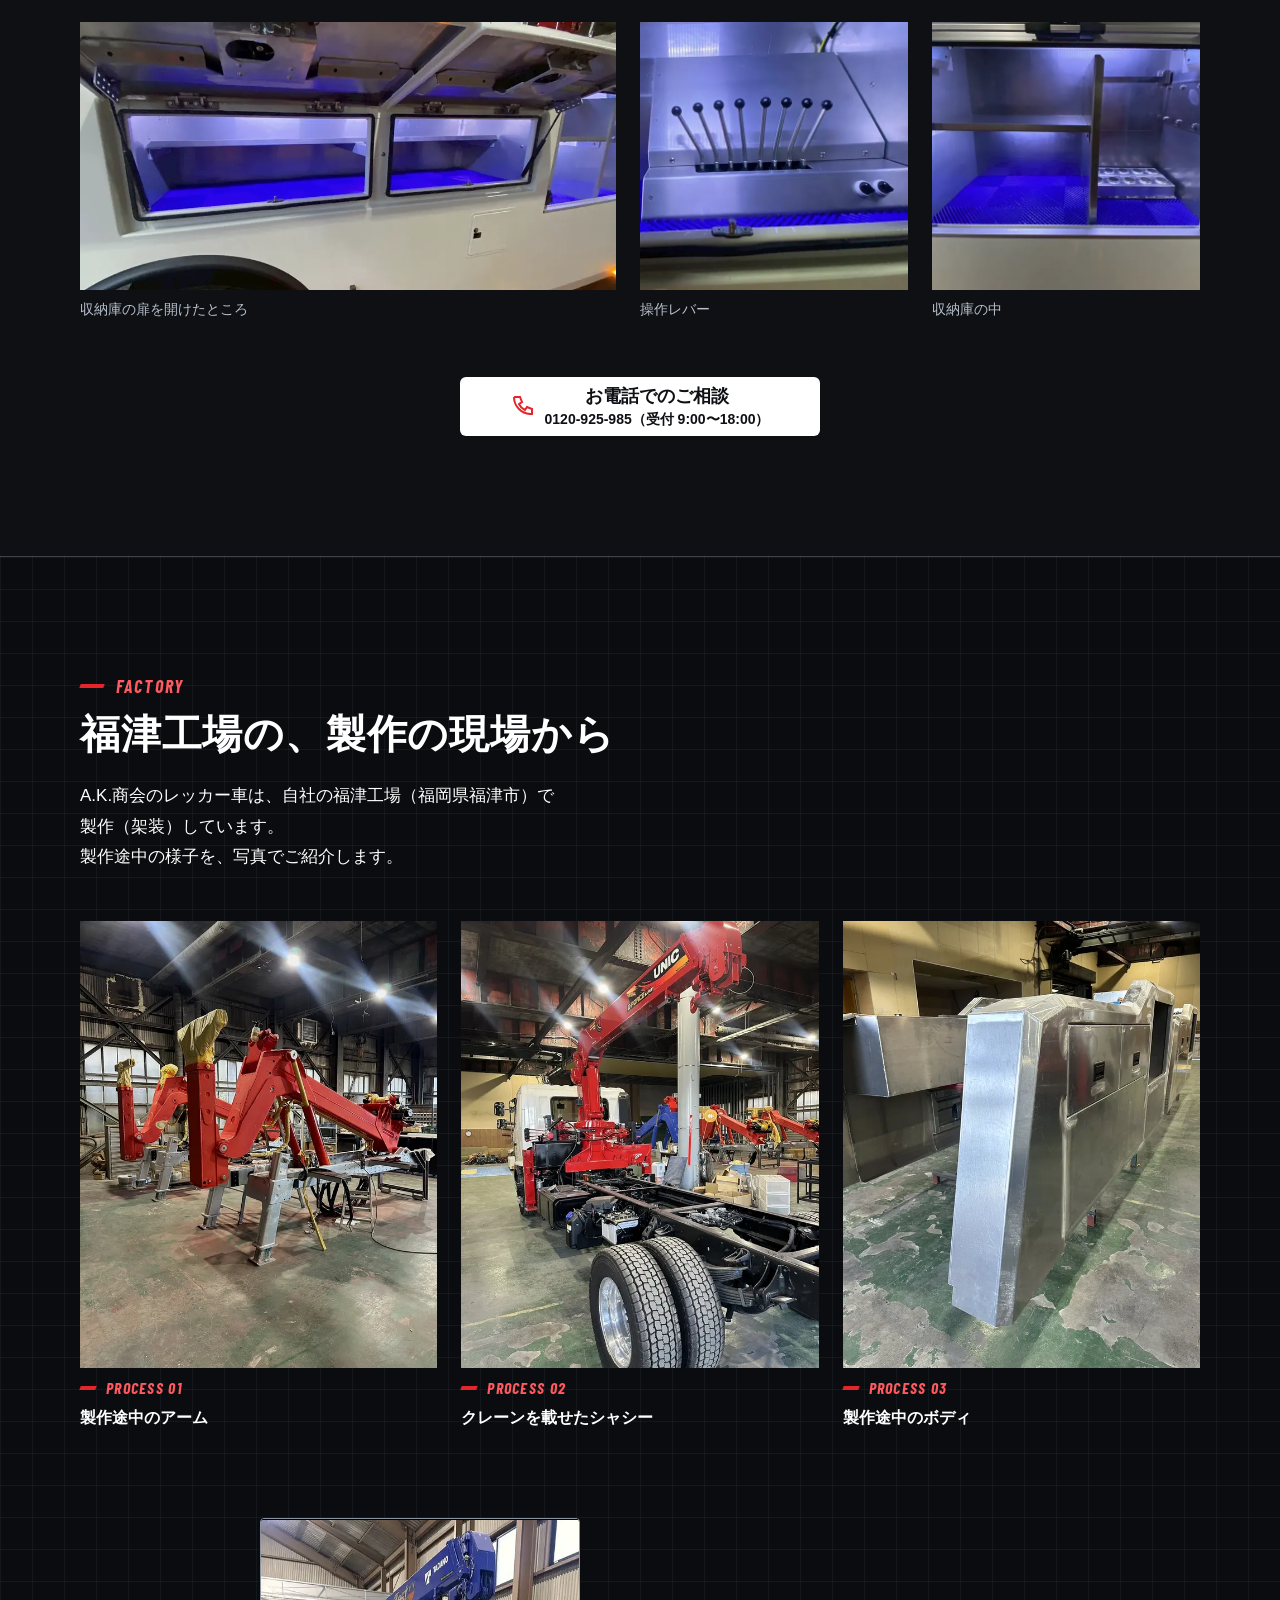
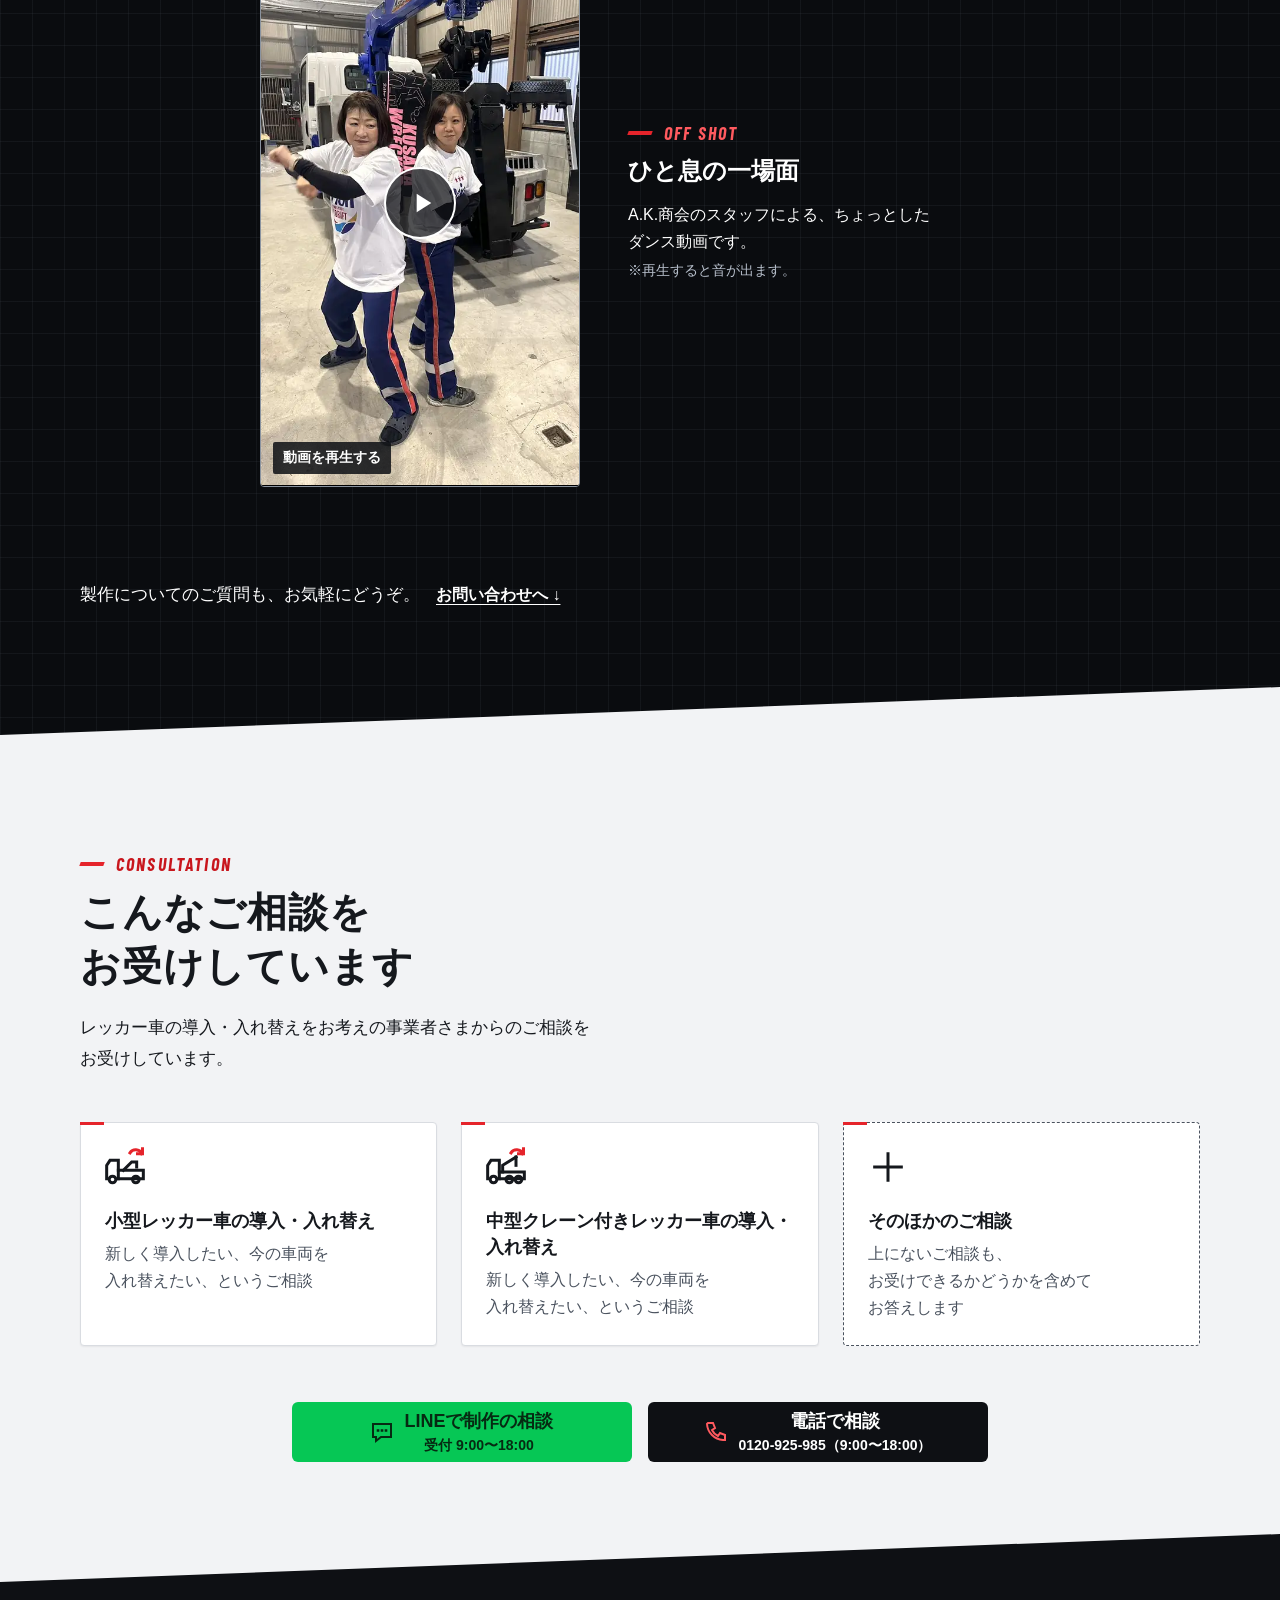
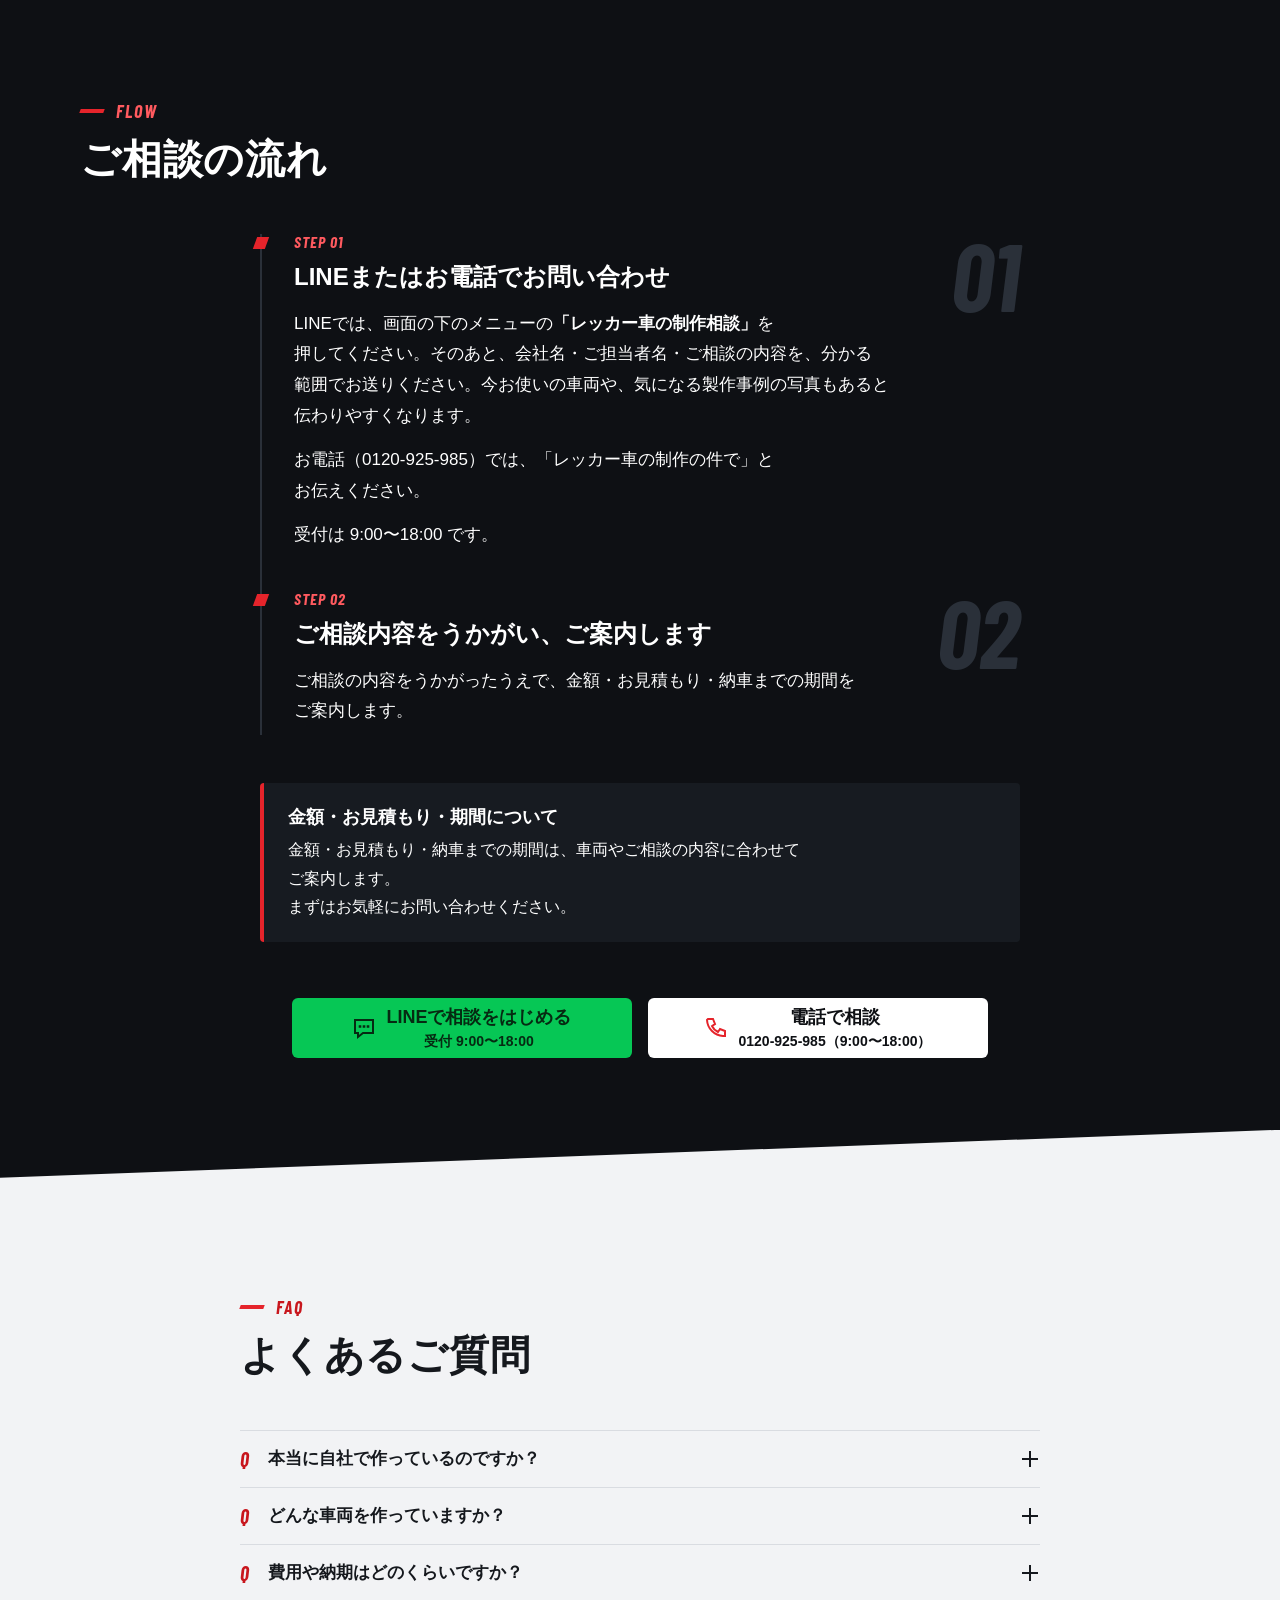
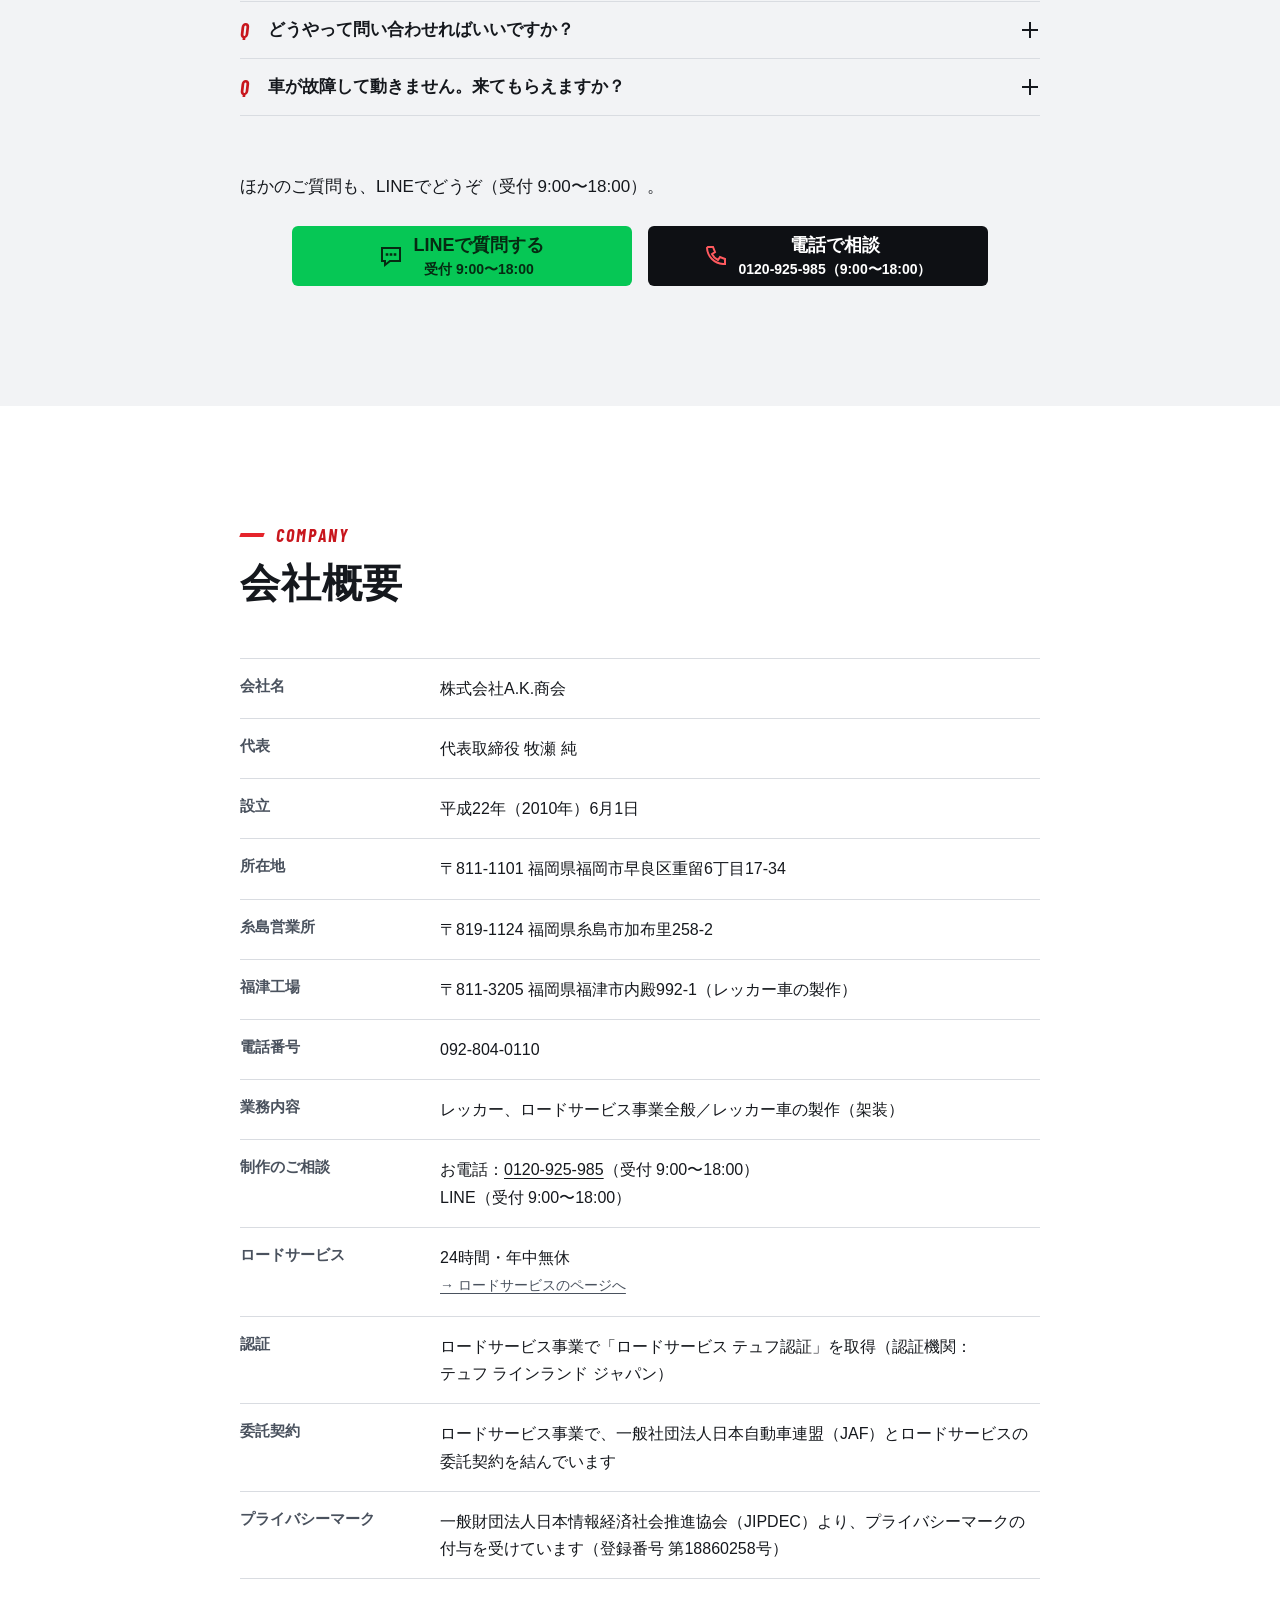
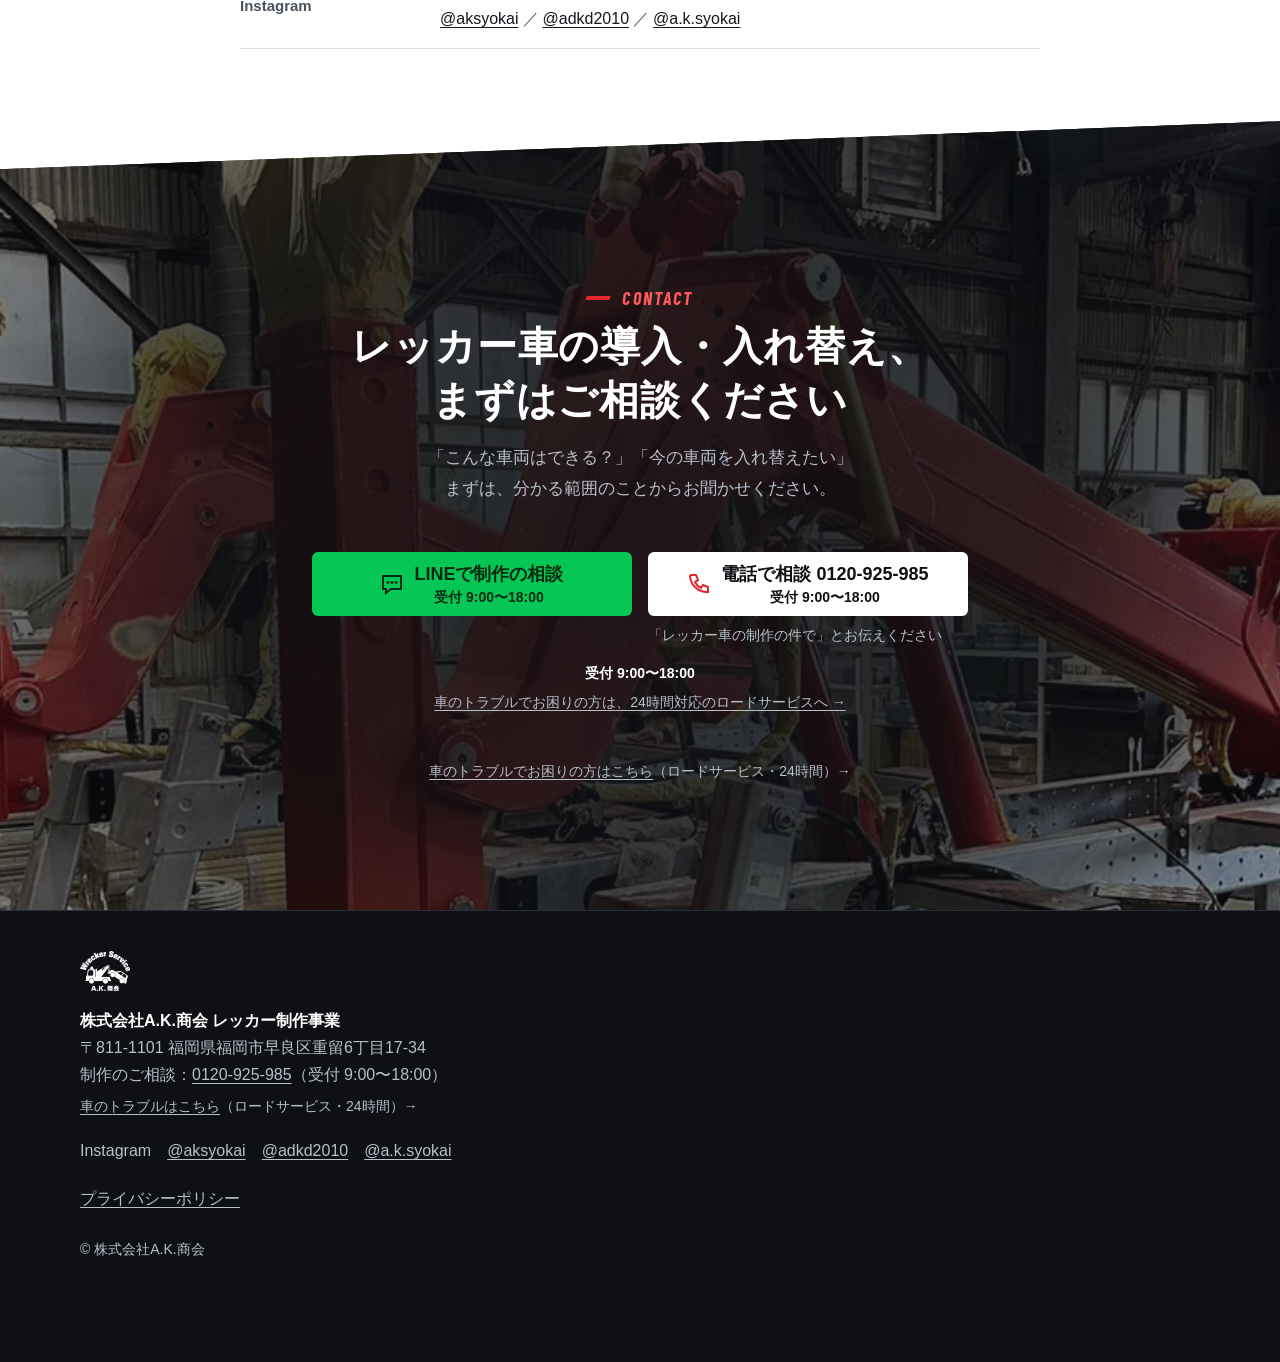
==== commit 61844925: "ジムニーを追加（制作ページ TYPE 03・見出し、LP 車両・対応作業・FAQ）、OUR STORY の写真の順番を入れ替え Co-Authored-By: Claude Opus 5.5 <nor" ====
--- a/seisaku/index.html
+++ b/seisaku/index.html
@@ -181,12 +181,12 @@
       
       <div class="sk-pair">
         <figure class="sk-pair__item">
+          <img src="../images/sk-story-make.webp" width="800" height="600" alt="福津工場の中の小型レッカー車" loading="lazy">
+          <figcaption><span class="sk-pair__en" lang="en">FACTORY</span>自社工場での製作の様子</figcaption>
+        </figure>
+        <figure class="sk-pair__item">
           <img src="../images/flow-work.webp" width="960" height="640" alt="大型トラックの下で作業するスタッフと大型レッカー車" loading="lazy">
           <figcaption><span class="sk-pair__en" lang="en">ROAD</span>ロードサービスの現場</figcaption>
-        </figure>
-        <figure class="sk-pair__item">
-          <img src="../images/sk-story-make.webp" width="800" height="600" alt="福津工場の中の小型レッカー車" loading="lazy">
-          <figcaption><span class="sk-pair__en" lang="en">FACTORY</span>自社工場での製作の様子</figcaption>
         </figure>
       </div>
     </div>
@@ -204,8 +204,8 @@
 <section class="sec sec--dark cut" id="works" aria-labelledby="works-title">
   <div class="wrap">
     <p class="en" lang="en">WORKS</p>
-    <h2 class="h2" id="works-title">A.K.商会が製作した<br>レッカー車</h2>
-    <p class="lead">自社工場で製作したレッカー車の一部をご紹介します。<br>気になる車両があれば、写真を添えてLINEでご相談ください。</p>
+    <h2 class="h2" id="works-title">A.K.商会が<br>手がけた車両</h2>
+    <p class="lead">自社工場で製作したレッカー車や、<span class="nw">カスタムした救援用の車</span>の一部をご紹介します。<br>気になる車両があれば、写真を添えてLINEでご相談ください。</p>
 
     
     <div class="sk-plates">
@@ -240,6 +240,26 @@
             </figure>
             <div class="sk-plate__cta">
               <a class="btn btn--line" href="https://lin.ee/WwdLHQL" data-cta="line" data-pos="works" aria-label="LINEで、中型クレーン付きレッカー車について相談する（受付 9:00〜18:00）"><svg class="btn__i" aria-hidden="true"><use href="#i-line"/></svg><span class="btn__txt"><span class="btn__main">この車両について相談する</span><span class="btn__sub">受付 9:00〜18:00</span></span></a>
+            </div>
+          </div>
+        </div>
+      </article>
+
+      
+      
+      <article class="sk-plate">
+        <div class="sk-plate__in">
+          <img class="sk-plate__photo" src="../images/sk-works-4wd.webp" width="800" height="600" alt="A.K.商会がカスタムした、前にウインチを付けたジムニーを、斜め前から見たところ" loading="lazy">
+          <div class="sk-plate__body">
+            <p class="sk-type en-num" lang="en">TYPE 03</p>
+            <h3 class="h3">ウインチ付きジムニー</h3>
+            <p class="sk-plate__desc">当社でカスタム。前にウインチを備え、雪道・山道で動けない車の救援に使っています。</p>
+            <figure class="sk-plate__sub">
+              <img src="../images/sk-works-4wd-front.webp" width="360" height="360" alt="同じジムニーを正面から見たところ。前のバンパーにウインチが付いている" loading="lazy">
+              <figcaption class="note">正面とウインチ</figcaption>
+            </figure>
+            <div class="sk-plate__cta">
+              <a class="btn btn--line" href="https://lin.ee/WwdLHQL" data-cta="line" data-pos="works" aria-label="LINEで、ウインチ付きジムニーについて相談する（受付 9:00〜18:00）"><svg class="btn__i" aria-hidden="true"><use href="#i-line"/></svg><span class="btn__txt"><span class="btn__main">この車両について相談する</span><span class="btn__sub">受付 9:00〜18:00</span></span></a>
             </div>
           </div>
         </div>
@@ -403,7 +423,7 @@
       <details class="qa"><summary><span class="qa__q en-num">Q</span><span class="qa__text">本当に自社で作っているのですか？</span><span class="qa__toggle" aria-hidden="true"></span></summary>
         <div class="qa__a"><span class="qa__mark en-num" aria-hidden="true">A</span><p>はい。自社の福津工場（福岡県福津市）で製作（架装）しています。自社のロードサービスでも、自社で製作したレッカー車を使っています。</p></div></details>
       <details class="qa"><summary><span class="qa__q en-num">Q</span><span class="qa__text">どんな車両を作っていますか？</span><span class="qa__toggle" aria-hidden="true"></span></summary>
-        <div class="qa__a"><span class="qa__mark en-num" aria-hidden="true">A</span><p>小型レッカー車と、中型クレーン付きレッカー車の製作事例があります。ほかの車両については、お問い合わせください。</p></div></details>
+        <div class="qa__a"><span class="qa__mark en-num" aria-hidden="true">A</span><p>小型レッカー車と、中型クレーン付きレッカー車の製作事例があります。雪道・山道での救援用にカスタムしたジムニーもあります。ほかの車両については、お問い合わせください。</p></div></details>
       <details class="qa"><summary><span class="qa__q en-num">Q</span><span class="qa__text">費用や納期はどのくらいですか？</span><span class="qa__toggle" aria-hidden="true"></span></summary>
         <div class="qa__a"><span class="qa__mark en-num" aria-hidden="true">A</span><p>金額・お見積もり・納車までの期間は、車両やご相談の内容に合わせてご案内します。LINEまたはお電話でお問い合わせください。</p></div></details>
       <details class="qa"><summary><span class="qa__q en-num">Q</span><span class="qa__text">どうやって問い合わせればいいですか？</span><span class="qa__toggle" aria-hidden="true"></span></summary>
--- a/css/seisaku.css
+++ b/css/seisaku.css
@@ -192,7 +192,8 @@
 .sk-story__body p + p { margin-top: 16px; }
 .sk-pair { display: grid; gap: 16px; margin-top: 32px; }
 .sk-pair__item img { width: 100%; aspect-ratio: 4 / 3; height: auto; object-fit: cover; }
-.sk-pair__item:first-child img { object-position: 40% 50%; }
+/* ROAD（flow-work）の写真の位置。2026-10-17 に FACTORY → ROAD の順に入れ替えたため last-child */
+.sk-pair__item:last-child img { object-position: 40% 50%; }
 .sk-pair__item figcaption { margin-top: 8px; font-size: 14px; line-height: 1.6; color: var(--c-light-text-sub); }
 .sk-pair__en {
   font-family: var(--f-en);
@@ -324,10 +325,9 @@
   .sk-detail + .sk-works-tel { margin-top: 56px; }
 }
 @media (min-width: 1024px) {
-  .sk-plates { grid-template-columns: 1fr 1fr; margin-top: 48px; }
-  .sk-plate__body { padding: 24px; }
-  .sk-plate__sub img { width: 120px; height: 120px; }
-  .sk-plate__cta .btn__main { font-size: 17px; }
+  /* 製作事例は3枚（TYPE 01〜03）を横に並べる（design.md 7-7）。カードの中は少し詰め、サムネは 96px のまま、ボタンの1行目は 16px */
+  .sk-plates { grid-template-columns: repeat(3, 1fr); margin-top: 48px; }
+  .sk-plate__body { padding: 20px; }
   .sk-works-tel { margin-top: 32px; display: flex; justify-content: center; }
   .sk-works-tel .btn { width: 100%; max-width: 360px; }
 }
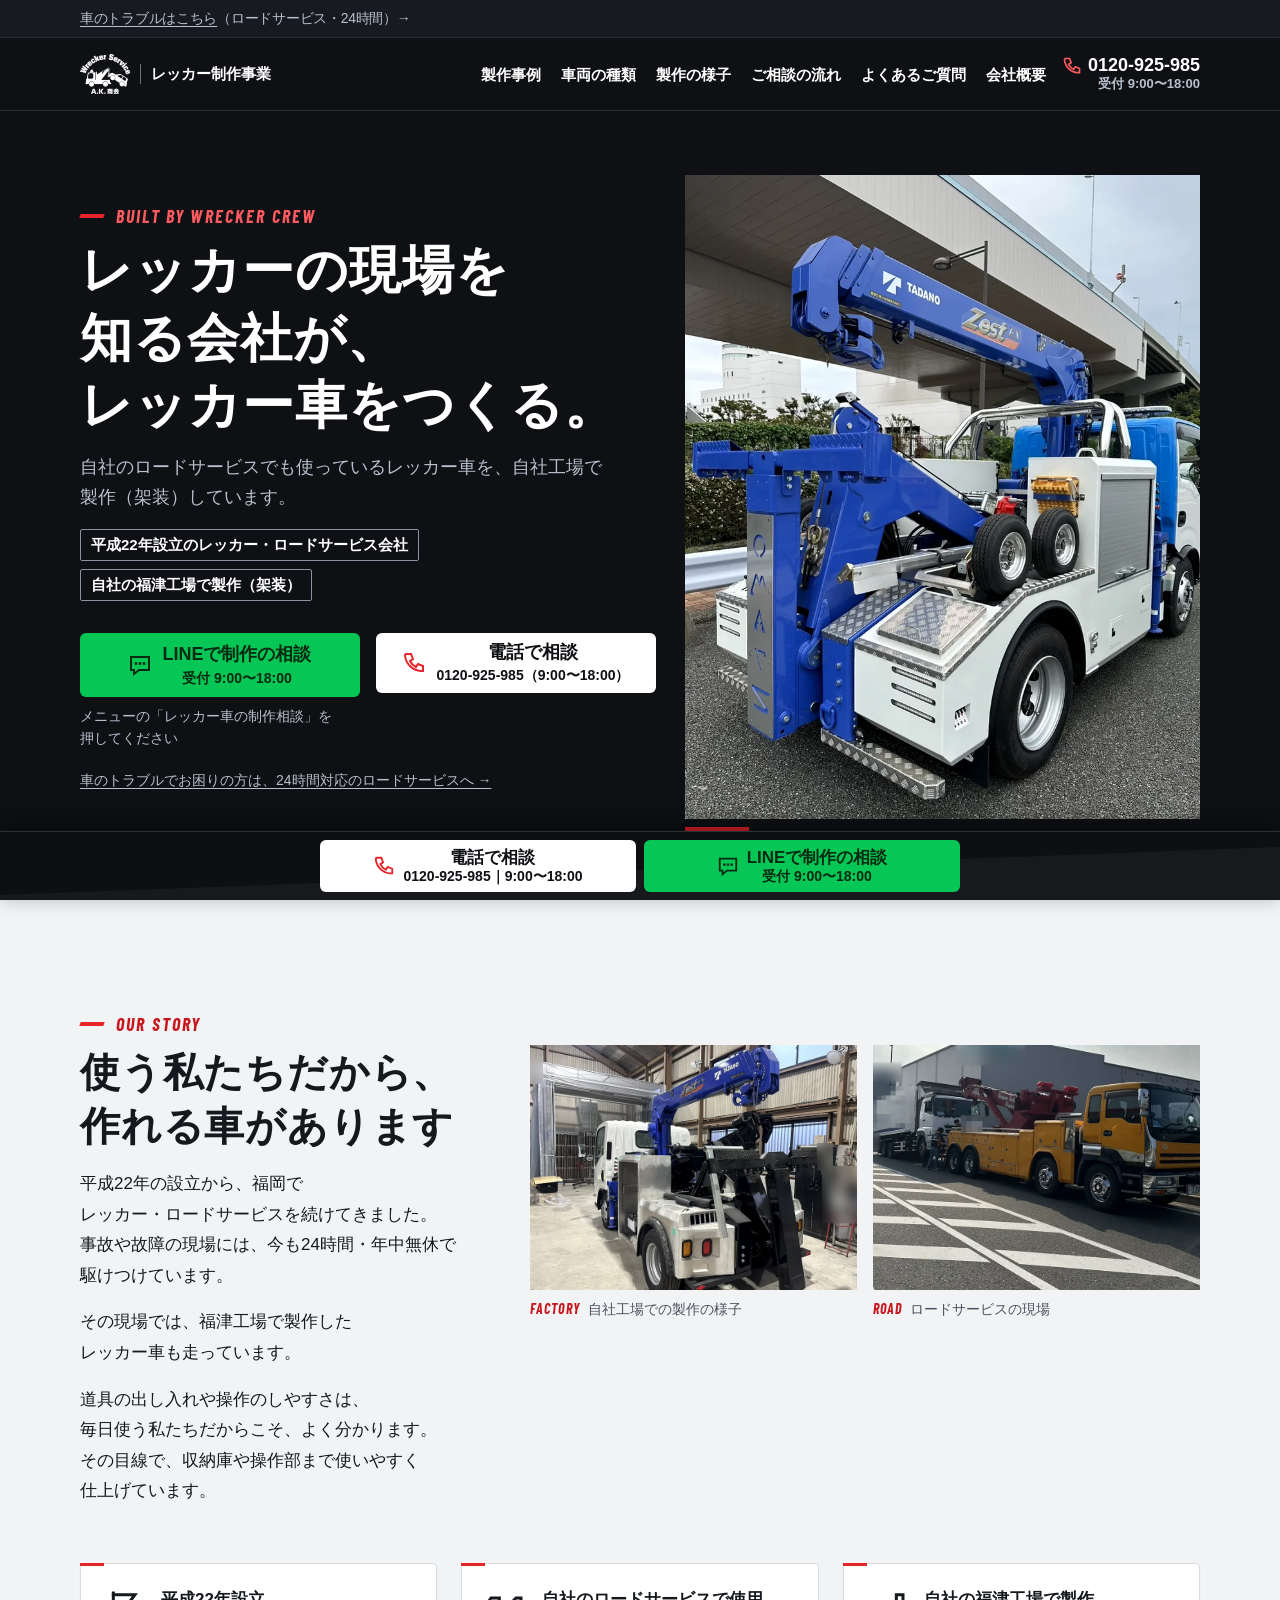
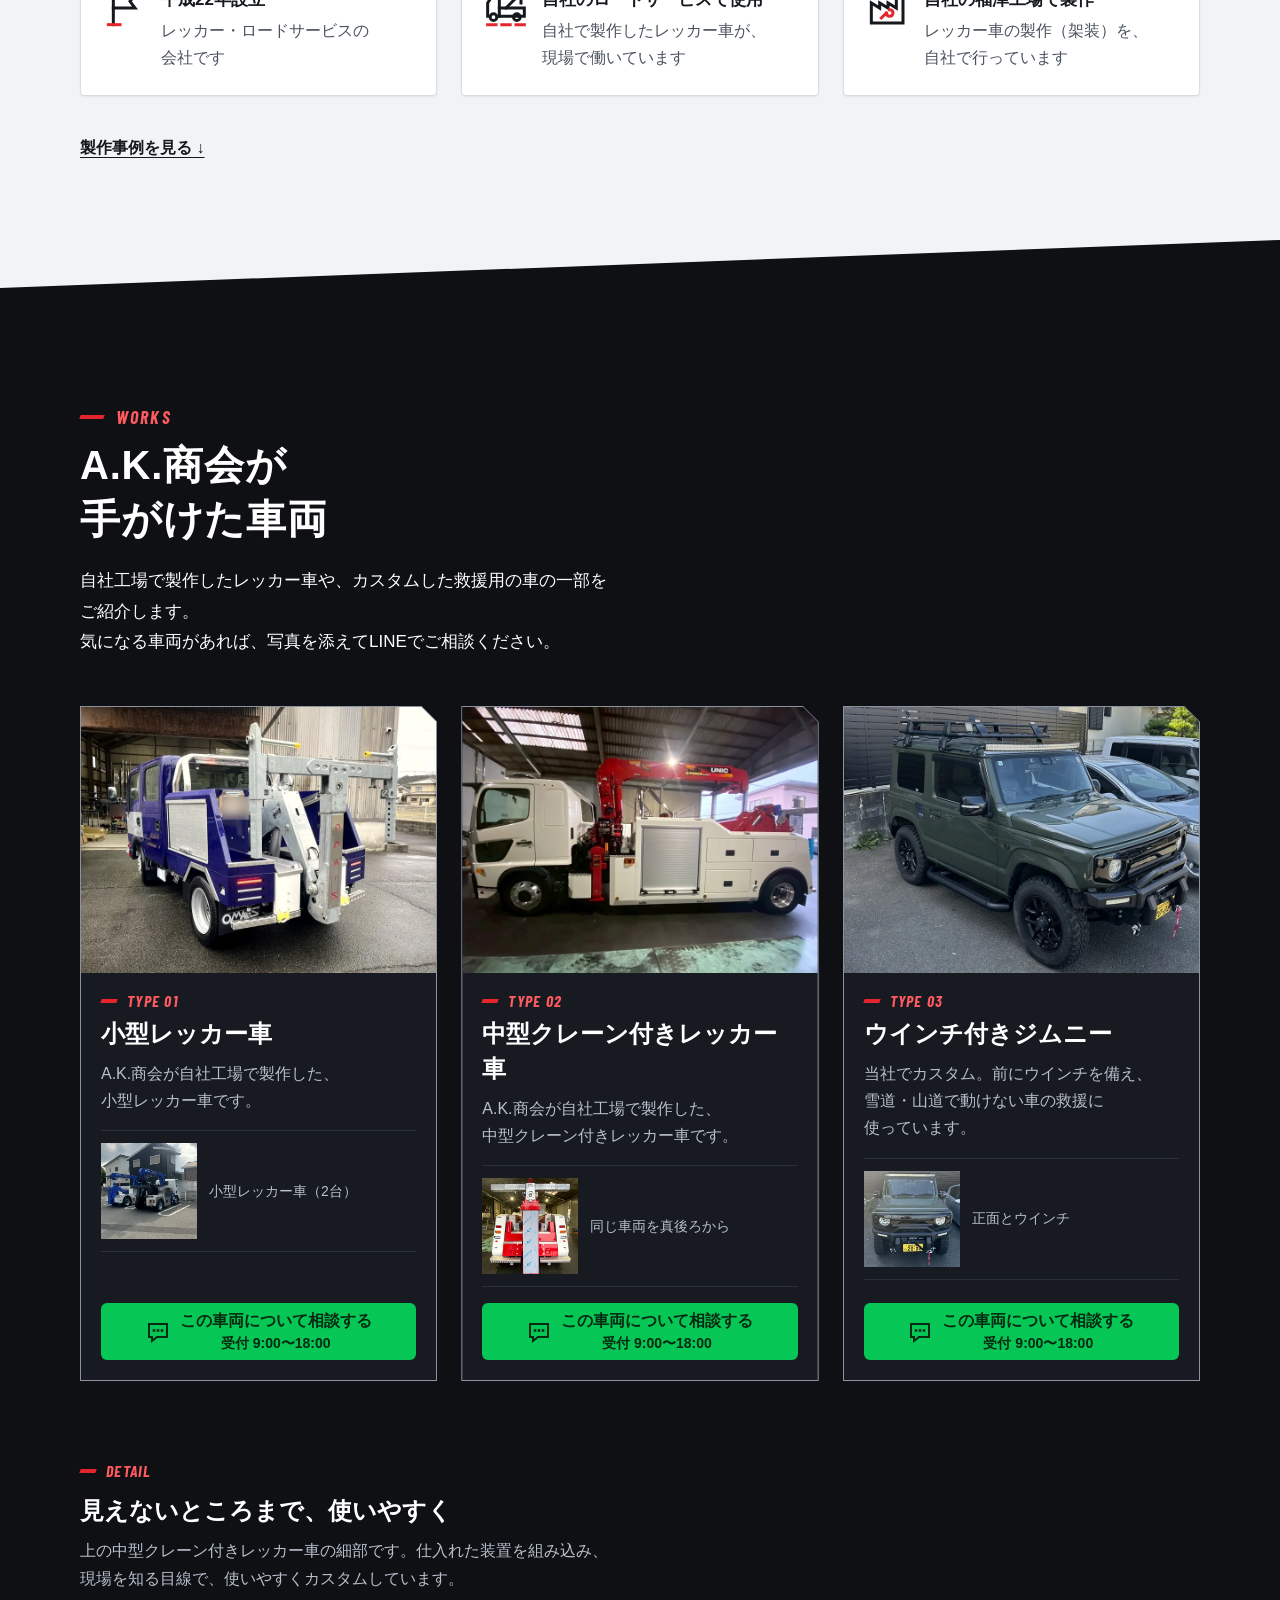
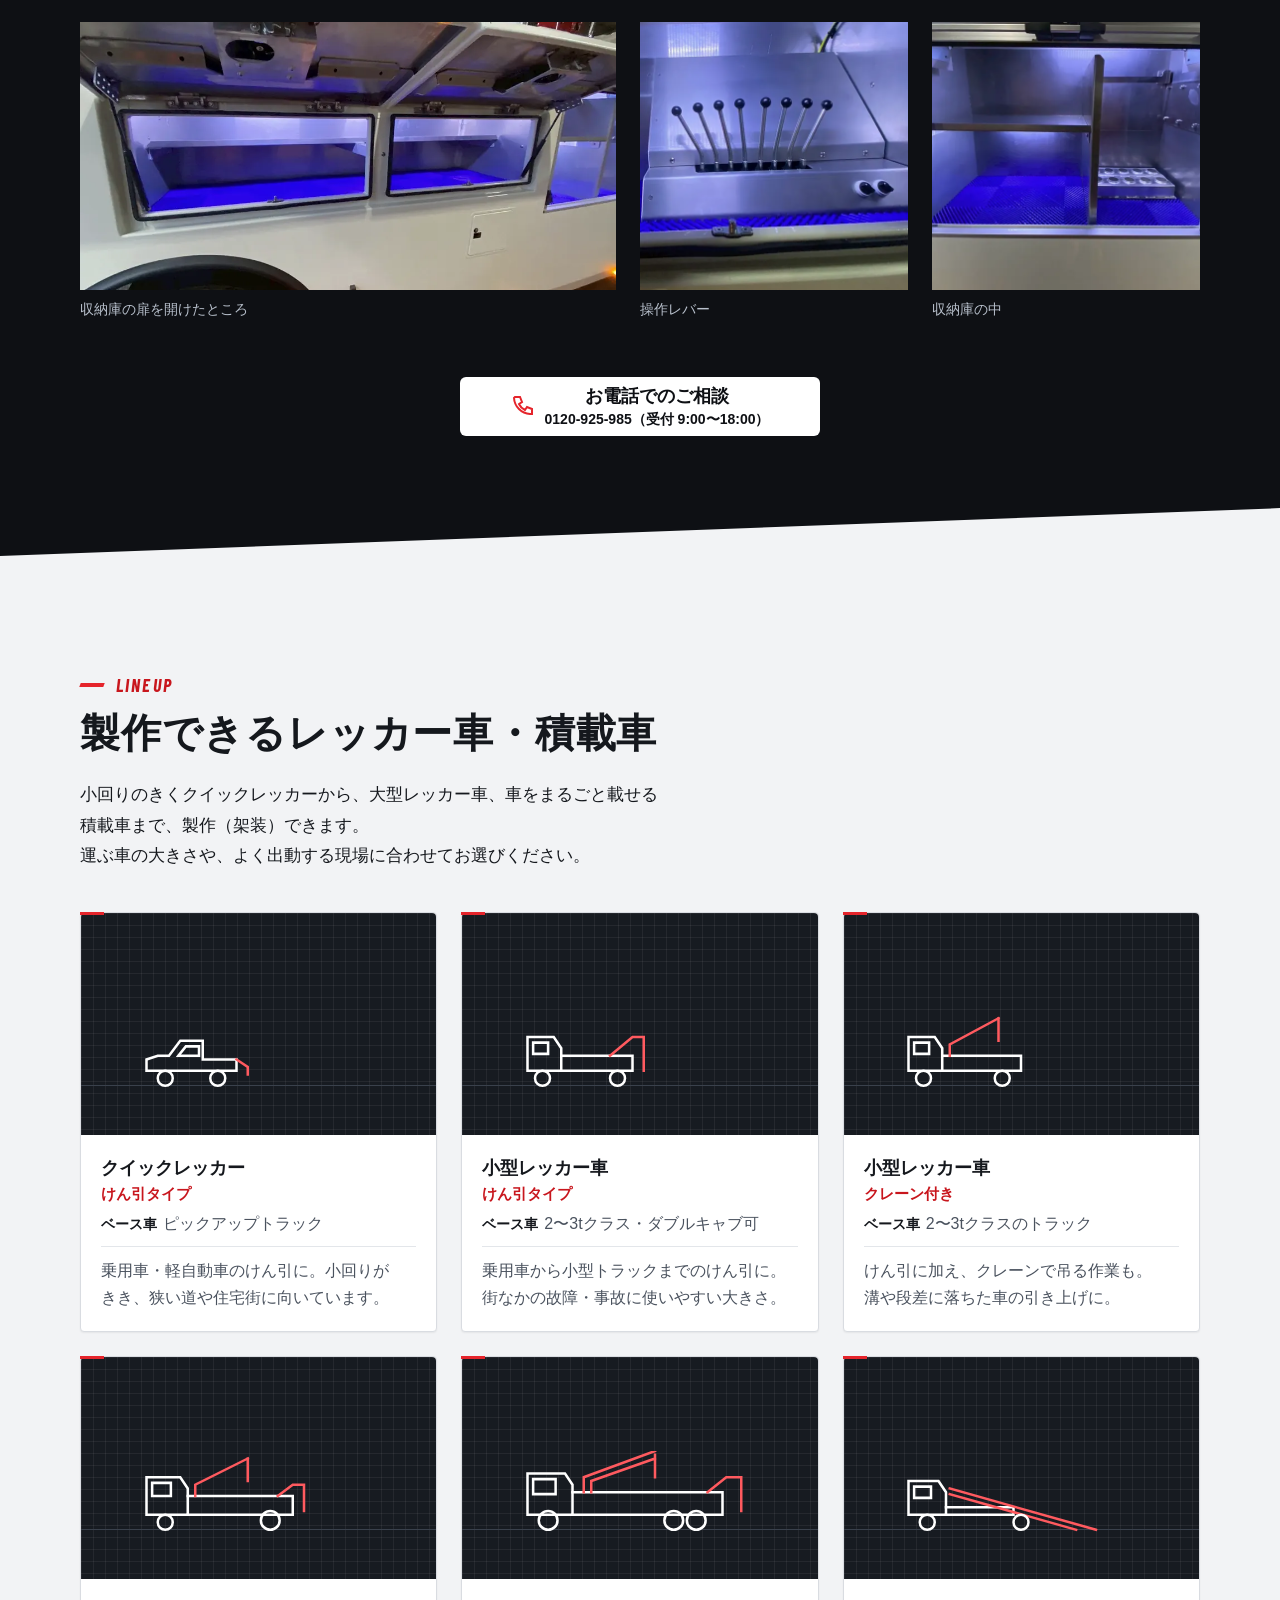
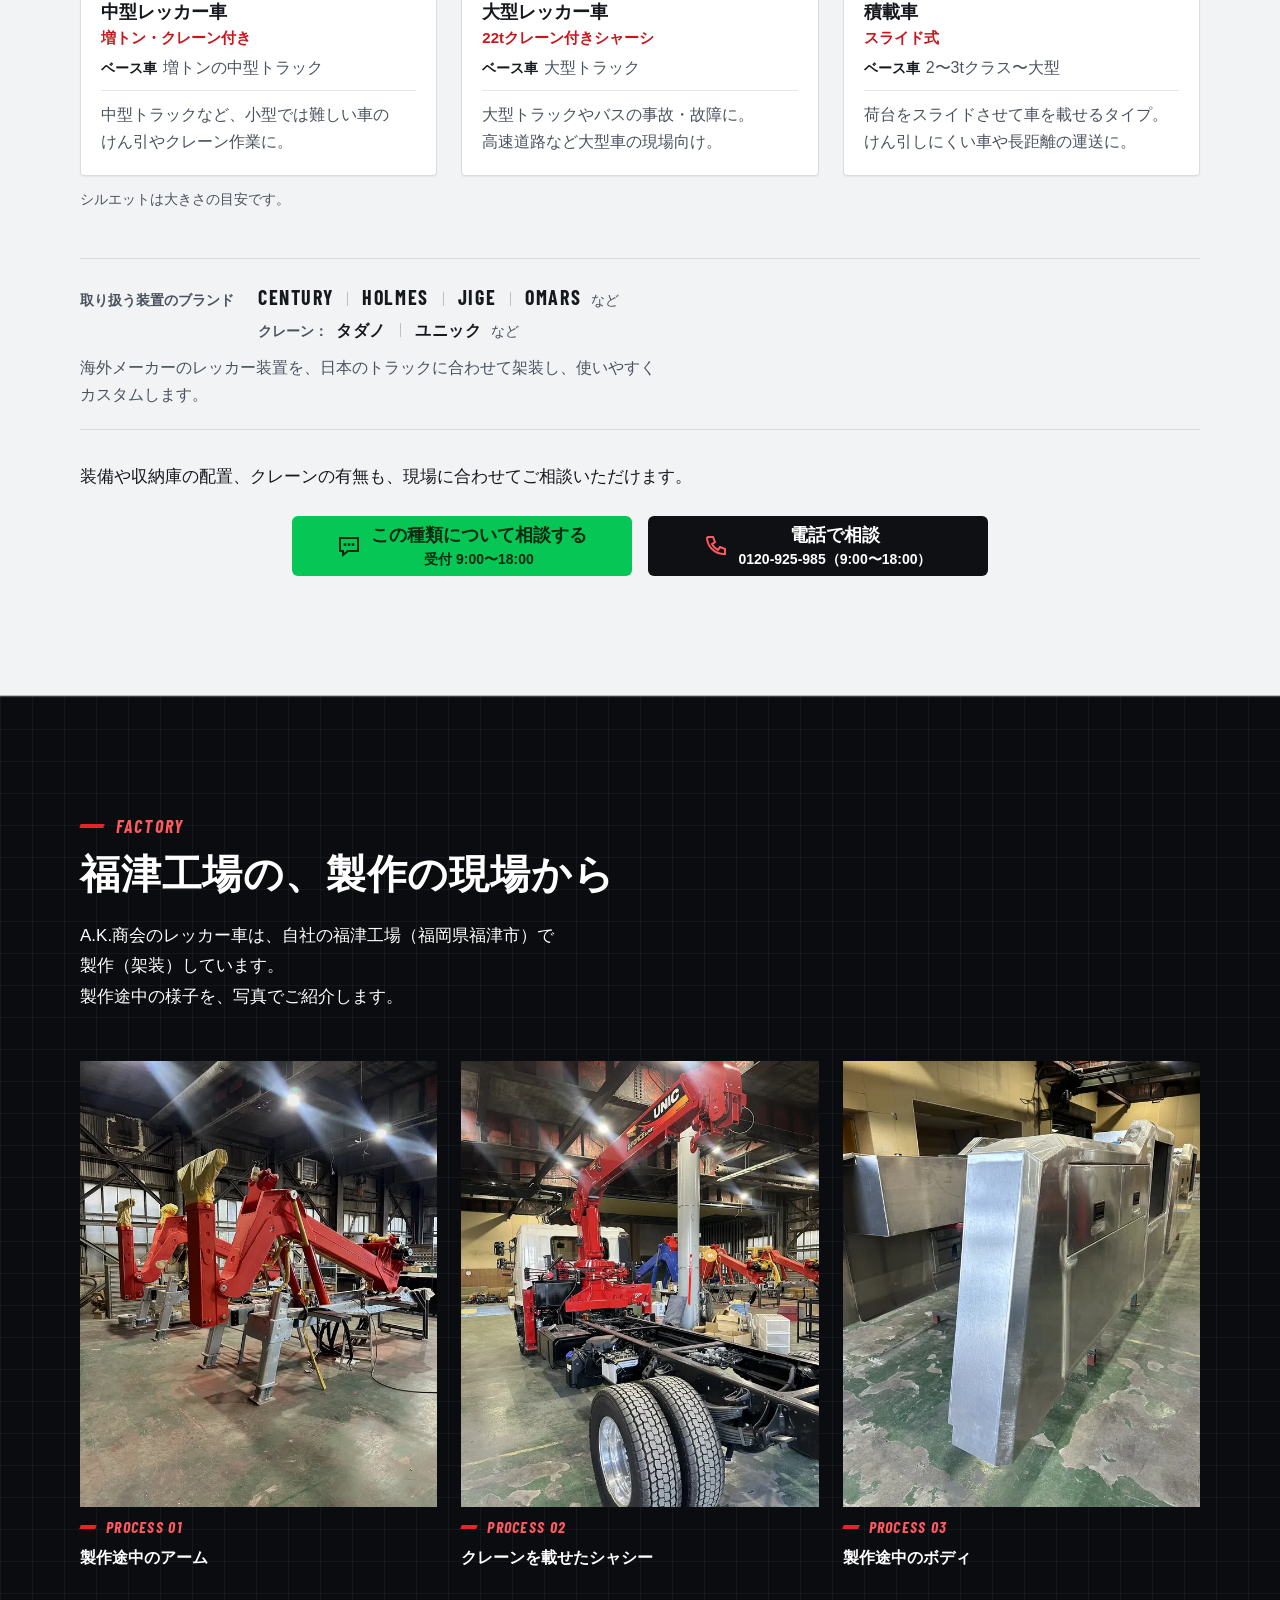
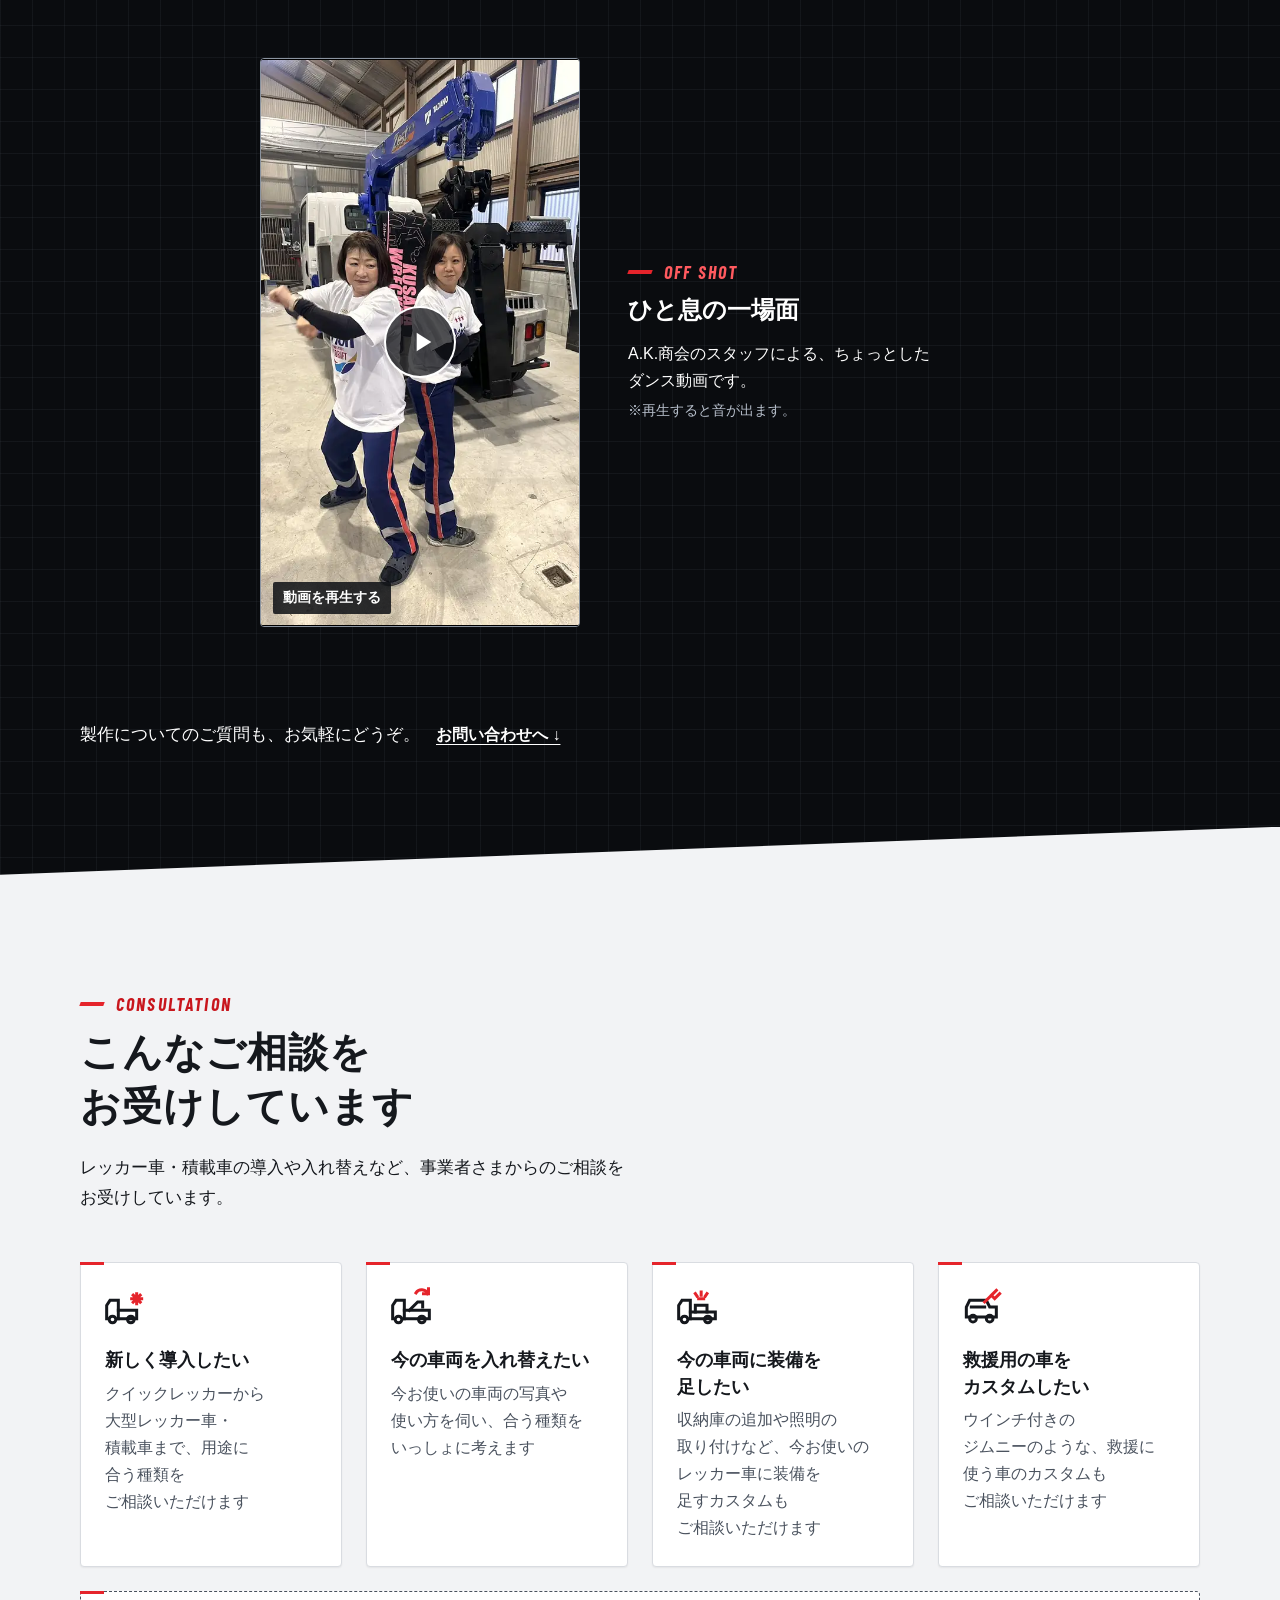
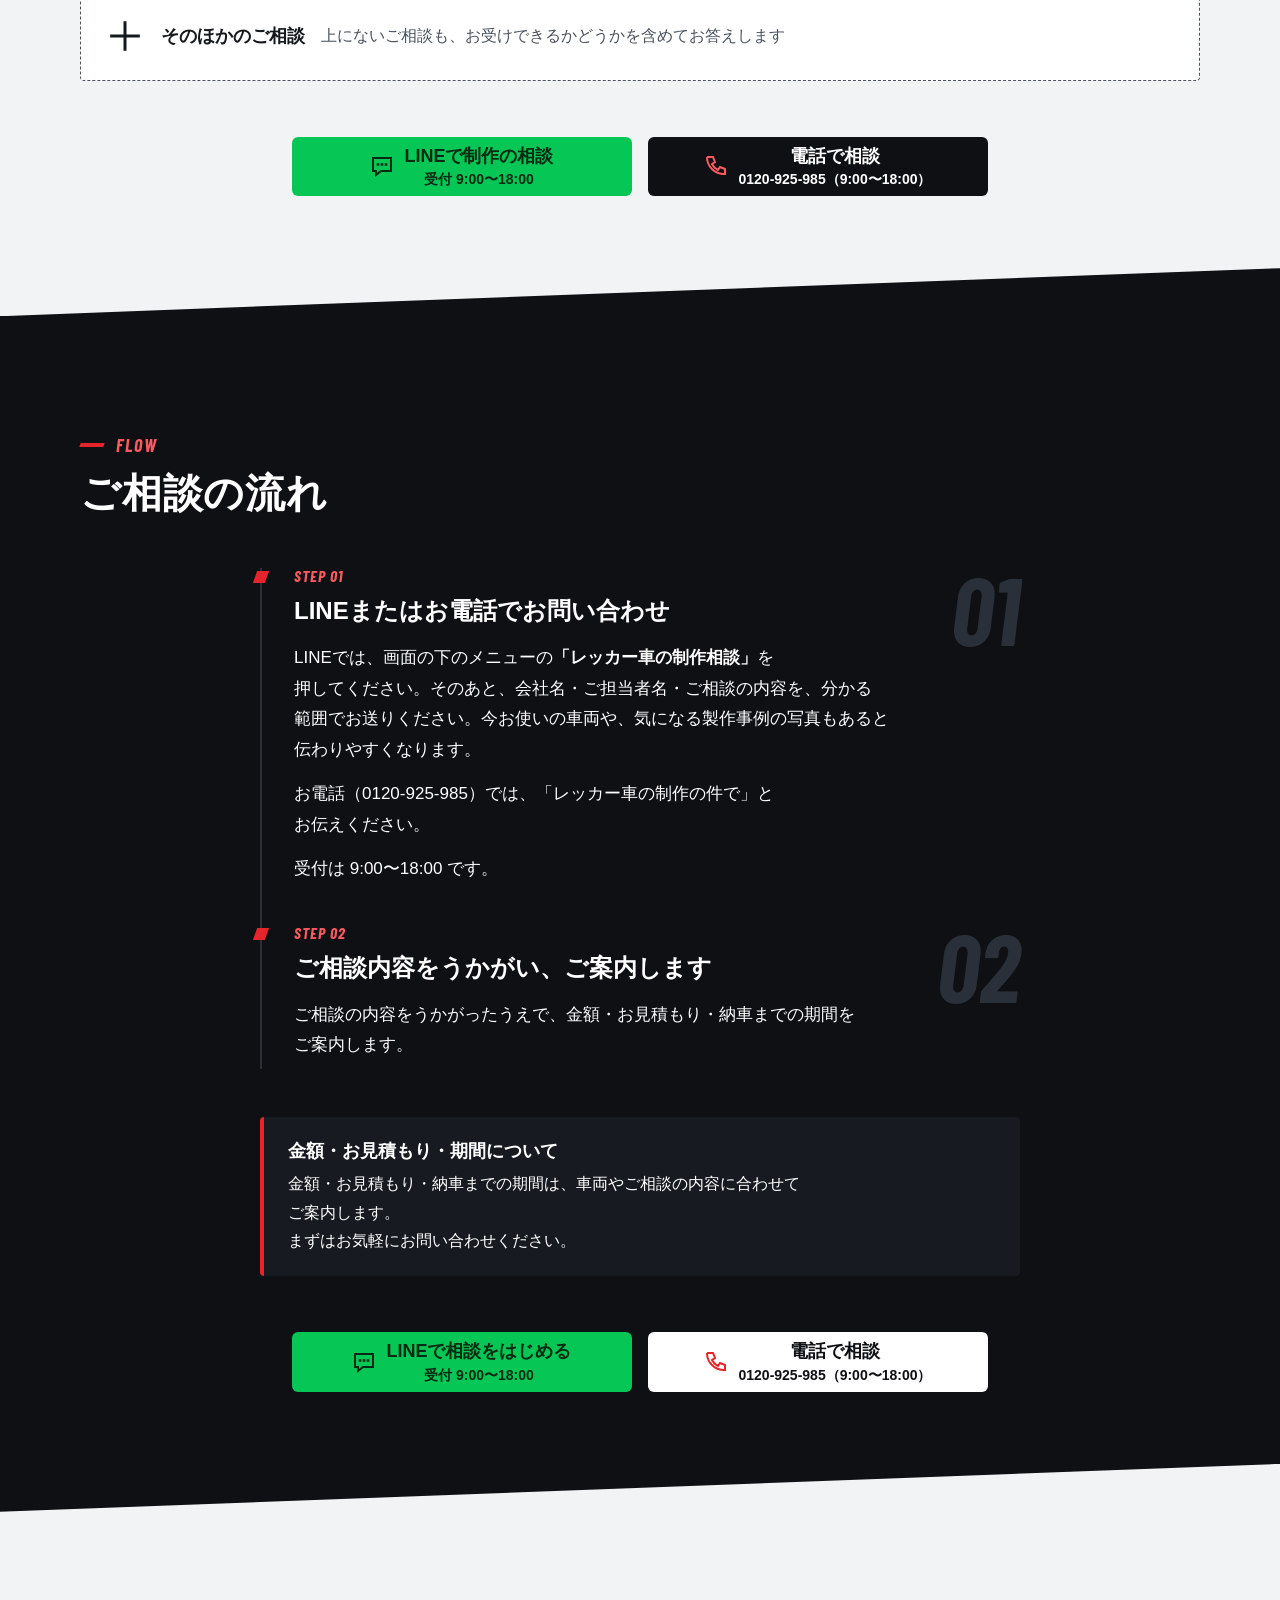
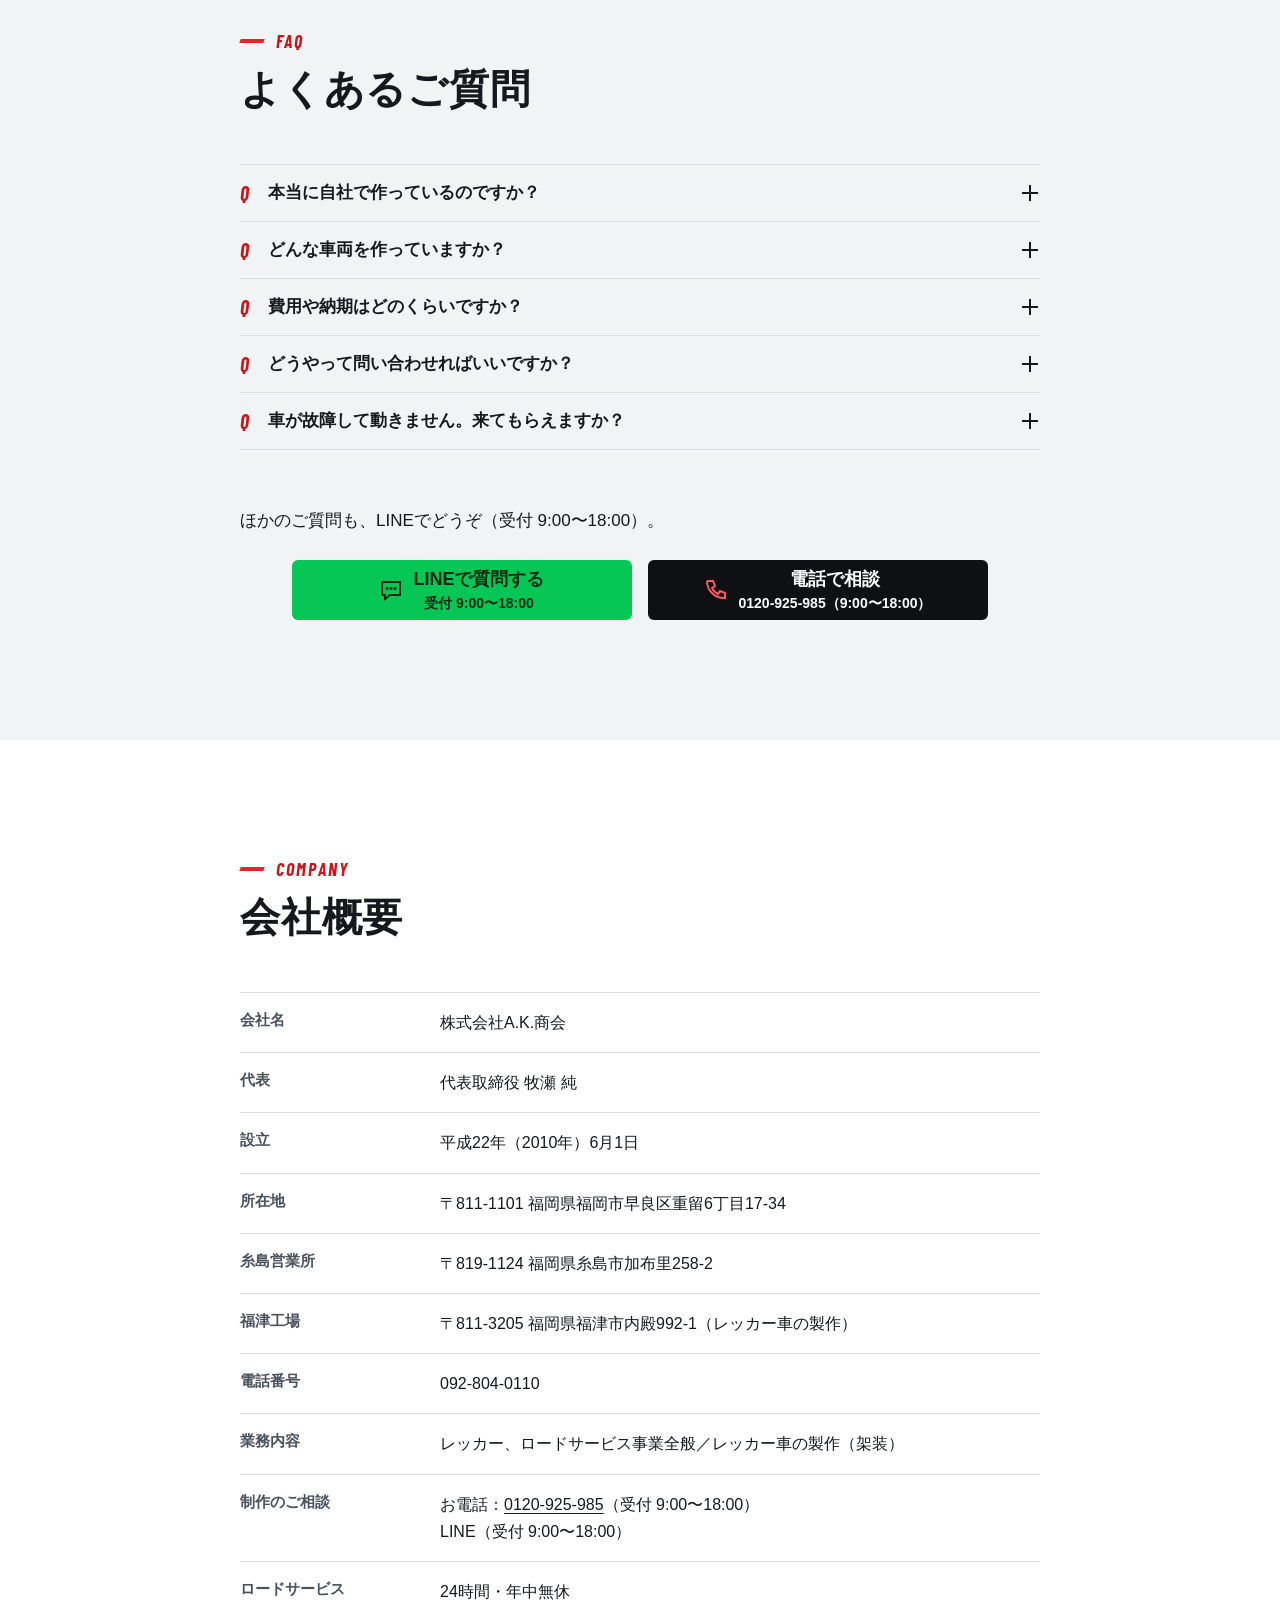
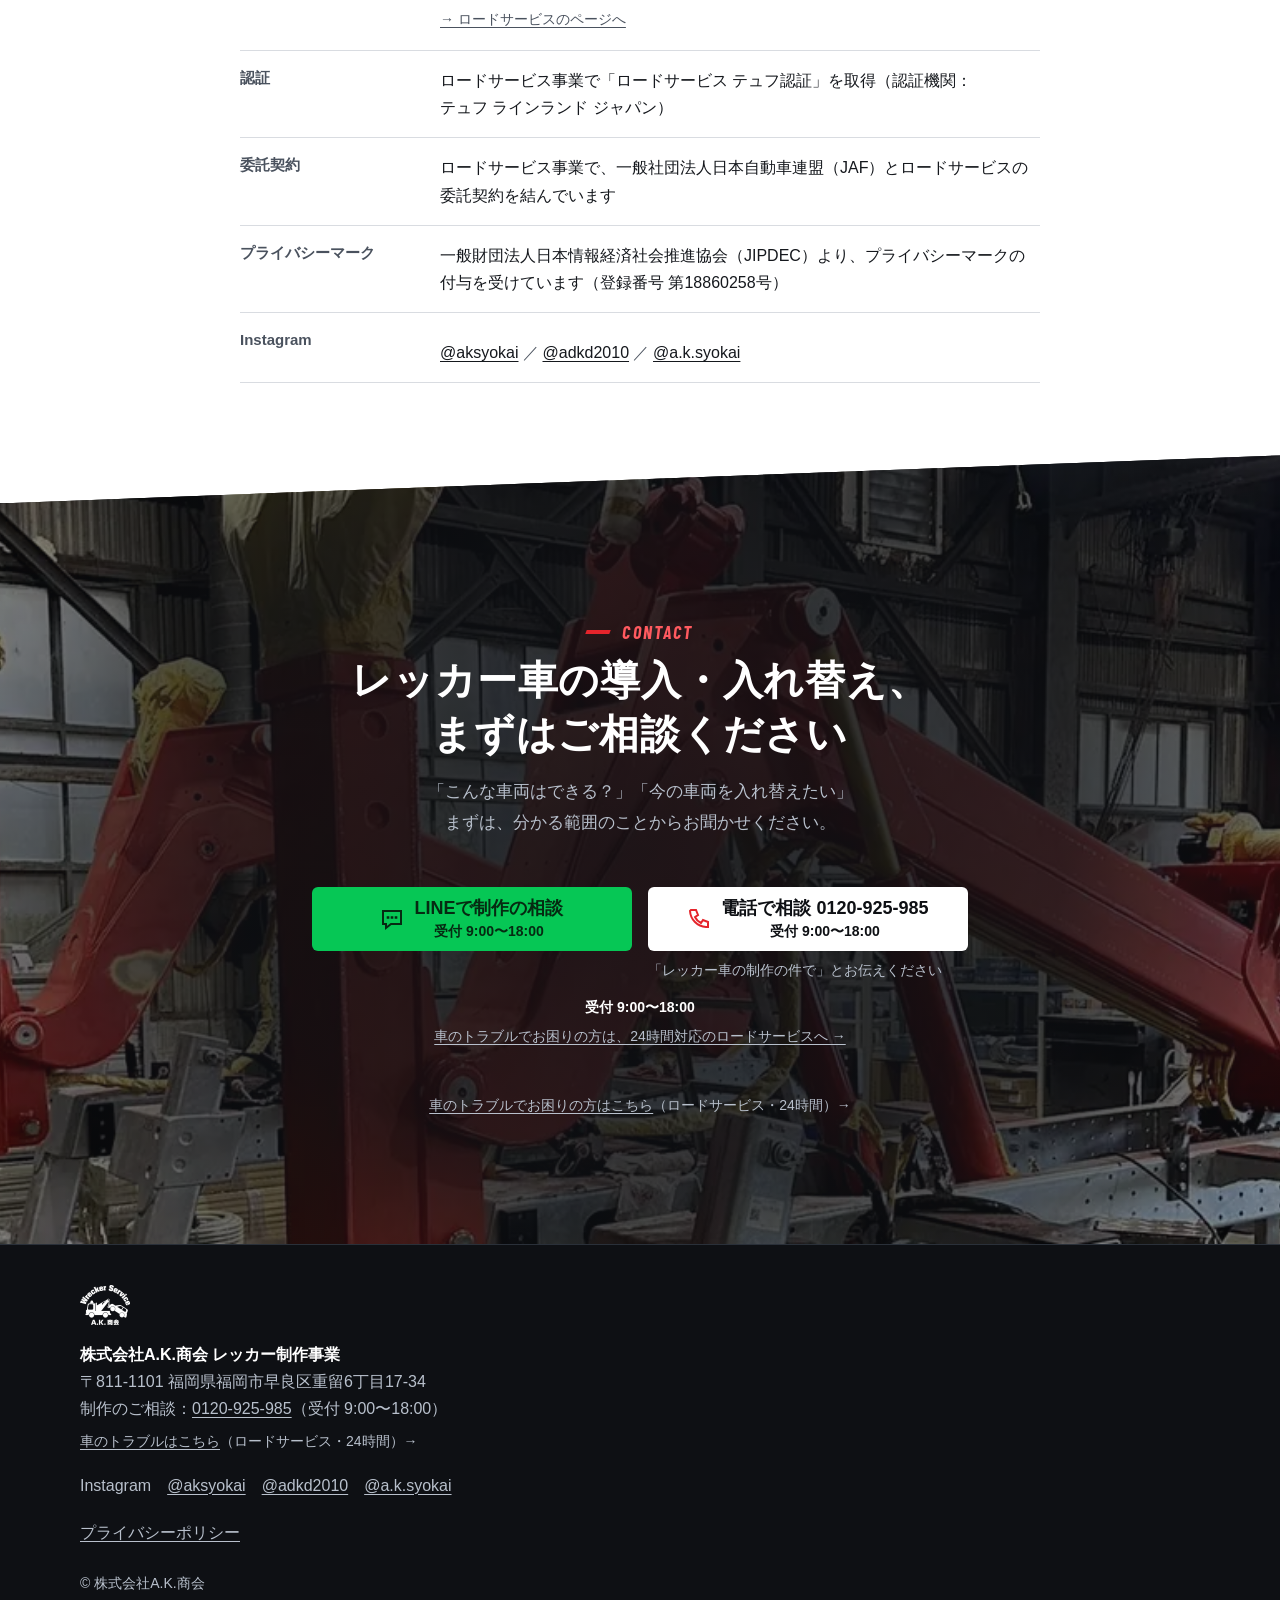
==== commit 1339ac1f: "制作ページ：「製作できるレッカー車・積載車」の欄を追加、こんなご相談・FAQ・説明文を更新 Co-Authored-By: Claude Opus 5.5 <noreply@anthropic.com" ====
--- a/seisaku/index.html
+++ b/seisaku/index.html
@@ -4,7 +4,7 @@
 <meta charset="UTF-8">
 <meta name="viewport" content="width=device-width, initial-scale=1, viewport-fit=cover">
 <title>レッカー車の製作（架装）｜自社の福津工場で製作｜株式会社A.K.商会 レッカー制作事業</title>
-<meta name="description" content="福岡のレッカー・ロードサービス会社、株式会社A.K.商会のレッカー制作事業。自社のロードサービスでも使っているレッカー車を、自社の福津工場で製作（架装）しています。小型レッカー車・中型クレーン付きレッカー車のご相談は、LINEまたはお電話で（受付 9:00〜18:00）。">
+<meta name="description" content="福岡のレッカー・ロードサービス会社、株式会社A.K.商会のレッカー制作事業。自社のロードサービスでも使っているレッカー車を、自社の福津工場で製作（架装）しています。クイックレッカーから大型レッカー車・積載車まで、ご相談はLINEまたはお電話で（受付 9:00〜18:00）。">
 
 <meta name="robots" content="noindex">
 <meta name="theme-color" content="#0E1014">
@@ -20,7 +20,7 @@
 <meta property="og:locale" content="ja_JP">
 <meta property="og:site_name" content="株式会社A.K.商会">
 <meta property="og:title" content="現場を知る会社が作るレッカー車｜株式会社A.K.商会 レッカー制作事業">
-<meta property="og:description" content="自社のロードサービスでも使っているレッカー車を、自社の福津工場で製作（架装）しています。小型レッカー車・中型クレーン付きレッカー車の導入・入れ替えのご相談はLINEまたはお電話で（受付 9:00〜18:00）。">
+<meta property="og:description" content="自社のロードサービスでも使っているレッカー車を、自社の福津工場で製作（架装）しています。クイックレッカーから大型レッカー車・積載車まで、導入・入れ替えのご相談はLINEまたはお電話で（受付 9:00〜18:00）。">
 <meta property="og:image" content="https://fukuokacolor-web.github.io/ak-syokai/images/sk-ogp.jpg">
 <meta property="og:image:width" content="1200">
 <meta property="og:image:height" content="630">
@@ -35,8 +35,9 @@
 
 <link rel="preconnect" href="https://fonts.googleapis.com">
 <link rel="preconnect" href="https://fonts.gstatic.com" crossorigin>
-<link rel="stylesheet" href="https://fonts.googleapis.com/css2?family=Barlow+Condensed:ital,wght@1,700&display=swap&text=ABCDEFGHIJKLMNOPQRSTUVWXYZ0123456789%2F%3A%2E%2D%2B%20%26" media="print" onload="this.media='all'">
-<noscript><link rel="stylesheet" href="https://fonts.googleapis.com/css2?family=Barlow+Condensed:ital,wght@1,700&display=swap&text=ABCDEFGHIJKLMNOPQRSTUVWXYZ0123456789%2F%3A%2E%2D%2B%20%26"></noscript>
+
+<link rel="stylesheet" href="https://fonts.googleapis.com/css2?family=Barlow+Condensed:ital,wght@0,700;1,700&display=swap&text=ABCDEFGHIJKLMNOPQRSTUVWXYZ0123456789%2F%3A%2E%2D%2B%20%26" media="print" onload="this.media='all'">
+<noscript><link rel="stylesheet" href="https://fonts.googleapis.com/css2?family=Barlow+Condensed:ital,wght@0,700;1,700&display=swap&text=ABCDEFGHIJKLMNOPQRSTUVWXYZ0123456789%2F%3A%2E%2D%2B%20%26"></noscript>
 
 <link rel="stylesheet" href="../css/style.css">
 <link rel="stylesheet" href="../css/seisaku.css">
@@ -87,8 +88,19 @@
   
   <symbol id="i-swap-small" viewBox="0 0 24 24"><path d="M1 19V11l2-3h5v11"/><path d="M8 14h15v5H8"/><path d="M11 14l5-5h3v3"/><circle cx="4.5" cy="19.5" r="2"/><circle cx="18.5" cy="19.5" r="2"/><path d="M15 3.5a4 4 0 0 1 7 0.5" style="stroke:var(--i-accent,#E5242B)"/><path d="M22.5 1v3h-3" style="stroke:var(--i-accent,#E5242B)"/></symbol>
   
-  <symbol id="i-swap-crane" viewBox="0 0 24 24"><path d="M1 19V11l2-3h5v11"/><path d="M8 15h15v4H8"/><path d="M10 15v-4l8-5"/><path d="M18 6v5"/><circle cx="4.5" cy="19.5" r="2"/><circle cx="14" cy="19.5" r="2"/><circle cx="19.5" cy="19.5" r="2"/><path d="M15 3.5a4 4 0 0 1 7 0.5" style="stroke:var(--i-accent,#E5242B)"/><path d="M22.5 1v3h-3" style="stroke:var(--i-accent,#E5242B)"/></symbol>
-  
+  
+  
+  <symbol id="i-lu-quick" viewBox="0 0 64 24"><path d="M2 17v-3l3-1h3l3-4h6v5h9v3z"/><path d="M12.5 10.5h3.5v2.5h-5.5z"/><path d="M26 14l3 2v2" style="stroke:var(--lu-accent,#FF5A5F)"/><circle cx="7" cy="19" r="2"/><circle cx="21" cy="19" r="2"/></symbol>
+  <symbol id="i-lu-small" viewBox="0 0 64 24"><path d="M2 17V8h7l2 3v6z"/><path d="M3.5 9.5h4v3h-4z"/><path d="M11 13h19v4H11"/><path d="M24 13l6-5h3v7M33 15v2" style="stroke:var(--lu-accent,#FF5A5F)"/><circle cx="6" cy="19" r="2"/><circle cx="26" cy="19" r="2"/></symbol>
+  <symbol id="i-lu-small-crane" viewBox="0 0 64 24"><path d="M2 17V8h7l2 3v6z"/><path d="M3.5 9.5h4v3h-4z"/><path d="M11 13h21v4H11"/><path d="M13 13v-3l13-7M26 3v6" style="stroke:var(--lu-accent,#FF5A5F)"/><circle cx="6" cy="19" r="2"/><circle cx="27" cy="19" r="2"/></symbol>
+  <symbol id="i-lu-mid" viewBox="0 0 64 24"><path d="M2 17V7h9l2 3v7z"/><path d="M3.5 8.5h5v3.5h-5z"/><path d="M13 12h28v5H13"/><path d="M15 12V9l14-7M29 2v6M37 12l4-3h3v7" style="stroke:var(--lu-accent,#FF5A5F)"/><circle cx="7" cy="19" r="2"/><circle cx="35" cy="18.5" r="2.5"/></symbol>
+  <symbol id="i-lu-large" viewBox="0 0 64 24"><path d="M2 17V6h10l2 3v8z"/><path d="M3.5 7.5h6v4h-6z"/><path d="M14 11h40v6H14"/><path d="M17 11V7l19-7M19 11V8l17-6M36 1v6M50 11l5-4h4v9" style="stroke:var(--lu-accent,#FF5A5F)"/><circle cx="7.5" cy="18.5" r="2.5"/><circle cx="41" cy="18.5" r="2.5"/><circle cx="47" cy="18.5" r="2.5"/></symbol>
+  <symbol id="i-lu-carrier" viewBox="0 0 64 24"><path d="M2 17V8h8l2 3v6z"/><path d="M3.5 9.5h4.5v3h-4.5z"/><path d="M12 15h18v2H12"/><path d="M13 10L52 21M13 11.5l33.7 9.5" style="stroke:var(--lu-accent,#FF5A5F)"/><circle cx="7" cy="19" r="2"/><circle cx="32" cy="19" r="2"/></symbol>
+  
+  <symbol id="i-new" viewBox="0 0 24 24"><path d="M1 19V11l2-3h5v11"/><path d="M8 14h11v5H8"/><circle cx="4.5" cy="19.5" r="2"/><circle cx="15.5" cy="19.5" r="2"/><path d="M19 4v6M16 7h6M16.9 4.9l4.2 4.2M21.1 4.9l-4.2 4.2" style="stroke:var(--i-accent,#E5242B)"/></symbol>
+  
+  <symbol id="i-addon" viewBox="0 0 24 24"><path d="M1 19V11l2-3h5v11"/><path d="M8 15h15v4H8"/><path d="M11 15v-4h7v4"/><circle cx="4.5" cy="19.5" r="2"/><circle cx="18.5" cy="19.5" r="2"/><path d="M13 7h3M14.5 3v2M11 4l1 1.5M18 4l-1 1.5" style="stroke:var(--i-accent,#E5242B)"/></symbol>
+  <symbol id="i-custom" viewBox="0 0 24 24"><path d="M2 18v-6l2-4h10l2 4h4v6z"/><path d="M5 12h8"/><circle cx="6" cy="19" r="2"/><circle cx="16" cy="19" r="2"/><path d="M20 2l-3 3 2 2 3-3M17 5l-4 4" style="stroke:var(--i-accent,#E5242B)"/></symbol>
   <symbol id="i-play" viewBox="0 0 24 24"><path d="M8 5v14l11-7z" style="fill:#FFFFFF;stroke:none"/></symbol>
 </svg>
 
@@ -112,6 +124,7 @@
     </div>
     <nav class="header__nav" aria-label="ページ内リンク">
       <a href="#works">製作事例</a>
+      <a href="#lineup">車両の種類</a>
       <a href="#factory">製作の様子</a>
       <a href="#flow">ご相談の流れ</a>
       <a href="#faq">よくあるご質問</a>
@@ -246,7 +259,6 @@
       </article>
 
       
-      
       <article class="sk-plate">
         <div class="sk-plate__in">
           <img class="sk-plate__photo" src="../images/sk-works-4wd.webp" width="800" height="600" alt="A.K.商会がカスタムした、前にウインチを付けたジムニーを、斜め前から見たところ" loading="lazy">
@@ -281,6 +293,113 @@
 
     <div class="sk-works-tel">
       <a class="btn btn--tel" href="tel:0120-925-985" data-cta="tel" data-pos="works"><svg class="btn__i" aria-hidden="true"><use href="#i-tel"/></svg><span class="btn__txt"><span class="btn__main">お電話でのご相談</span><span class="btn__sub">0120-925-985（受付 9:00〜18:00）</span></span></a>
+    </div>
+  </div>
+</section>
+
+
+
+<section class="sec sec--light cut" id="lineup" aria-labelledby="lineup-title">
+  <div class="wrap">
+    <p class="en" lang="en">LINEUP</p>
+    <h2 class="h2" id="lineup-title">製作できる<br class="sp">レッカー車・積載車</h2>
+    <p class="lead sk-lineup__lead">小回りのきくクイックレッカーから、大型レッカー車、車をまるごと載せる積載車まで、製作（架装）できます。<br>運ぶ車の大きさや、よく出動する現場に合わせてお選びください。</p>
+    
+    <ul class="sk-lineup">
+        <li class="sk-lineup__item">
+          <div class="sk-lineup__visual" aria-hidden="true">
+            
+            <svg class="sk-lineup__icon" viewBox="0 0 64 24"><use href="#i-lu-quick"/></svg>
+          </div>
+          <div class="sk-lineup__head">
+            <h3 class="sk-lineup__name">クイックレッカー</h3>
+            <p class="sk-lineup__spec">けん引タイプ</p>
+          </div>
+          <p class="sk-lineup__base"><span class="sk-lineup__label">ベース車</span>ピックアップトラック</p>
+          <p class="sk-lineup__use">乗用車・軽自動車のけん引に。小回りがきき、狭い道や住宅街に向いています。</p>
+        </li>
+        <li class="sk-lineup__item">
+          <div class="sk-lineup__visual" aria-hidden="true">
+            
+            <svg class="sk-lineup__icon" viewBox="0 0 64 24"><use href="#i-lu-small"/></svg>
+          </div>
+          <div class="sk-lineup__head">
+            <h3 class="sk-lineup__name">小型レッカー車</h3>
+            <p class="sk-lineup__spec">けん引タイプ</p>
+          </div>
+          <p class="sk-lineup__base"><span class="sk-lineup__label">ベース車</span>2〜3tクラス・ダブルキャブ可</p>
+          <p class="sk-lineup__use">乗用車から小型トラックまでのけん引に。街なかの故障・事故に使いやすい大きさ。</p>
+        </li>
+        <li class="sk-lineup__item">
+          <div class="sk-lineup__visual" aria-hidden="true">
+            
+            <svg class="sk-lineup__icon" viewBox="0 0 64 24"><use href="#i-lu-small-crane"/></svg>
+          </div>
+          <div class="sk-lineup__head">
+            <h3 class="sk-lineup__name">小型レッカー車</h3>
+            <p class="sk-lineup__spec">クレーン付き</p>
+          </div>
+          <p class="sk-lineup__base"><span class="sk-lineup__label">ベース車</span>2〜3tクラスのトラック</p>
+          <p class="sk-lineup__use">けん引に加え、クレーンで吊る作業も。溝や段差に落ちた車の引き上げに。</p>
+        </li>
+        <li class="sk-lineup__item">
+          <div class="sk-lineup__visual" aria-hidden="true">
+            
+            <svg class="sk-lineup__icon" viewBox="0 0 64 24"><use href="#i-lu-mid"/></svg>
+          </div>
+          <div class="sk-lineup__head">
+            <h3 class="sk-lineup__name">中型レッカー車</h3>
+            <p class="sk-lineup__spec">増トン・クレーン付き</p>
+          </div>
+          <p class="sk-lineup__base"><span class="sk-lineup__label">ベース車</span>増トンの中型トラック</p>
+          <p class="sk-lineup__use">中型トラックなど、小型では難しい車のけん引やクレーン作業に。</p>
+        </li>
+        <li class="sk-lineup__item">
+          <div class="sk-lineup__visual" aria-hidden="true">
+            
+            <svg class="sk-lineup__icon" viewBox="0 0 64 24"><use href="#i-lu-large"/></svg>
+          </div>
+          <div class="sk-lineup__head">
+            <h3 class="sk-lineup__name">大型レッカー車</h3>
+            <p class="sk-lineup__spec">22tクレーン付きシャーシ</p>
+          </div>
+          <p class="sk-lineup__base"><span class="sk-lineup__label">ベース車</span>大型トラック</p>
+          <p class="sk-lineup__use">大型トラックやバスの事故・故障に。高速道路など大型車の現場向け。</p>
+        </li>
+        <li class="sk-lineup__item">
+          <div class="sk-lineup__visual" aria-hidden="true">
+            
+            <svg class="sk-lineup__icon" viewBox="0 0 64 24"><use href="#i-lu-carrier"/></svg>
+          </div>
+          <div class="sk-lineup__head">
+            <h3 class="sk-lineup__name">積載車</h3>
+            <p class="sk-lineup__spec">スライド式</p>
+          </div>
+          <p class="sk-lineup__base"><span class="sk-lineup__label">ベース車</span>2〜3tクラス〜大型</p>
+          <p class="sk-lineup__use">荷台をスライドさせて車を載せるタイプ。けん引しにくい車や長距離の運送に。</p>
+        </li>
+    </ul>
+    <p class="note sk-lineup__note">シルエットは大きさの目安です。</p>
+
+    <div class="sk-brands">
+      <div class="sk-brands__head">
+        <p class="sk-brands__title">取り扱う装置のブランド</p>
+        <div class="sk-brands__rows">
+        <ul class="sk-brands__list"><li lang="en">CENTURY</li><li lang="en">HOLMES</li><li lang="en">JIGE</li><li lang="en" class="sk-brands__last">OMARS<span class="sk-brands__etc" lang="ja">など</span></li></ul>
+        <p class="sk-brands__crane"><span class="sk-brands__crane-label">クレーン：</span><span class="sk-brands__crane-name">タダノ</span><span class="sk-brands__crane-name sk-brands__last">ユニック<span class="sk-brands__etc">など</span></span></p>
+        </div>
+      </div>
+      <p class="sk-brands__text">海外メーカーのレッカー装置を、日本のトラックに合わせて架装し、使いやすくカスタムします。</p>
+    </div>
+
+    <p class="sec-end sk-lineup__end">装備や収納庫の配置、クレーンの有無も、<span class="nw">現場に合わせて</span>ご相談いただけます。</p>
+    <div class="sk-cta">
+      <div class="sk-cta__col">
+        <a class="btn btn--line" href="https://lin.ee/WwdLHQL" data-cta="line" data-pos="lineup" aria-label="LINEで、製作できるレッカー車・積載車について相談する（受付 9:00〜18:00）"><svg class="btn__i" aria-hidden="true"><use href="#i-line"/></svg><span class="btn__txt"><span class="btn__main">この種類について相談する</span><span class="btn__sub">受付 9:00〜18:00</span></span></a>
+      </div>
+      <div class="sk-cta__col">
+        <a class="btn btn--tel" href="tel:0120-925-985" data-cta="tel" data-pos="lineup"><svg class="btn__i" aria-hidden="true"><use href="#i-tel"/></svg><span class="btn__txt"><span class="btn__main">電話で相談</span><span class="btn__sub">0120-925-985（9:00〜18:00）</span></span></a>
+      </div>
     </div>
   </div>
 </section>
@@ -349,13 +468,15 @@
   <div class="wrap">
     <p class="en" lang="en">CONSULTATION</p>
     <h2 class="h2" id="consult-title">こんなご相談を<br>お受けしています</h2>
-    <p class="lead">レッカー車の導入・入れ替えをお考えの事業者さまからのご相談をお受けしています。</p>
+    <p class="lead">レッカー車・積載車の導入や入れ替えなど、事業者さまからのご相談をお受けしています。</p>
     
 
     
     <ul class="sk-consults">
-      <li class="sk-consult"><svg class="sk-consult__i" aria-hidden="true"><use href="#i-swap-small"/></svg><h3 class="sk-consult__title">小型レッカー車の導入・入れ替え</h3><p class="sk-consult__text">新しく導入したい、今の車両を入れ替えたい、というご相談</p></li>
-      <li class="sk-consult"><svg class="sk-consult__i" aria-hidden="true"><use href="#i-swap-crane"/></svg><h3 class="sk-consult__title">中型クレーン付きレッカー車の導入・入れ替え</h3><p class="sk-consult__text">新しく導入したい、今の車両を入れ替えたい、というご相談</p></li>
+      <li class="sk-consult"><svg class="sk-consult__i" aria-hidden="true"><use href="#i-new"/></svg><h3 class="sk-consult__title">新しく導入したい</h3><p class="sk-consult__text">クイックレッカーから大型レッカー車・積載車まで、用途に合う種類をご相談いただけます</p></li>
+      <li class="sk-consult"><svg class="sk-consult__i" aria-hidden="true"><use href="#i-swap-small"/></svg><h3 class="sk-consult__title">今の車両を入れ替えたい</h3><p class="sk-consult__text">今お使いの車両の写真や使い方を伺い、合う種類をいっしょに考えます</p></li>
+      <li class="sk-consult"><svg class="sk-consult__i" aria-hidden="true"><use href="#i-addon"/></svg><h3 class="sk-consult__title">今の車両に装備を足したい</h3><p class="sk-consult__text">収納庫の追加や照明の取り付けなど、今お使いのレッカー車に装備を足すカスタムもご相談いただけます</p></li>
+      <li class="sk-consult"><svg class="sk-consult__i" aria-hidden="true"><use href="#i-custom"/></svg><h3 class="sk-consult__title">救援用の車をカスタムしたい</h3><p class="sk-consult__text">ウインチ付きのジムニーのような、救援に使う車のカスタムもご相談いただけます</p></li>
       <li class="sk-consult sk-consult--other"><svg class="sk-consult__i" aria-hidden="true"><use href="#i-plus"/></svg><h3 class="sk-consult__title">そのほかのご相談</h3><p class="sk-consult__text">上にないご相談も、お受けできるかどうかを含めてお答えします</p></li>
     </ul>
 
@@ -423,7 +544,7 @@
       <details class="qa"><summary><span class="qa__q en-num">Q</span><span class="qa__text">本当に自社で作っているのですか？</span><span class="qa__toggle" aria-hidden="true"></span></summary>
         <div class="qa__a"><span class="qa__mark en-num" aria-hidden="true">A</span><p>はい。自社の福津工場（福岡県福津市）で製作（架装）しています。自社のロードサービスでも、自社で製作したレッカー車を使っています。</p></div></details>
       <details class="qa"><summary><span class="qa__q en-num">Q</span><span class="qa__text">どんな車両を作っていますか？</span><span class="qa__toggle" aria-hidden="true"></span></summary>
-        <div class="qa__a"><span class="qa__mark en-num" aria-hidden="true">A</span><p>小型レッカー車と、中型クレーン付きレッカー車の製作事例があります。雪道・山道での救援用にカスタムしたジムニーもあります。ほかの車両については、お問い合わせください。</p></div></details>
+        <div class="qa__a"><span class="qa__mark en-num" aria-hidden="true">A</span><p>小型レッカー車と、中型クレーン付きレッカー車の製作事例があります。雪道・山道での救援用にカスタムしたジムニーもあります。このほか、クイックレッカーから大型レッカー車、積載車まで製作（架装）できます。くわしくは<a class="sk-inlink" href="#lineup">「製作できるレッカー車・積載車」</a>をご覧ください。</p></div></details>
       <details class="qa"><summary><span class="qa__q en-num">Q</span><span class="qa__text">費用や納期はどのくらいですか？</span><span class="qa__toggle" aria-hidden="true"></span></summary>
         <div class="qa__a"><span class="qa__mark en-num" aria-hidden="true">A</span><p>金額・お見積もり・納車までの期間は、車両やご相談の内容に合わせてご案内します。LINEまたはお電話でお問い合わせください。</p></div></details>
       <details class="qa"><summary><span class="qa__q en-num">Q</span><span class="qa__text">どうやって問い合わせればいいですか？</span><span class="qa__toggle" aria-hidden="true"></span></summary>
--- a/css/style.css
+++ b/css/style.css
@@ -920,16 +920,32 @@
   gap: 20px;
 }
 .friendly__item { display: flex; gap: 16px; align-items: flex-start; }
-.friendly__coco { flex: none; width: 120px; height: 120px; border-radius: 50%; object-fit: cover; }
 .friendly__car { flex: none; width: 120px; height: 120px; border-radius: 4px; object-fit: cover; }
 .friendly .h3 { font-size: 18px; }
 .friendly p { margin-top: 8px; font-size: 16px; line-height: 1.7; }
 .friendly figcaption { font-size: 16px; line-height: 1.7; align-self: center; }
+/* 看板犬2匹（design.md 6-11）：同じ大きさの円を横に並べ、名前は円の下。見出し・本文は2匹で1つ */
+.friendly__item--dogs { display: block; }
+.dogs { display: flex; justify-content: center; gap: 24px; }
+.dogs__item { text-align: center; }
+.dogs__photo {
+  display: block;
+  width: 132px; height: 132px;
+  border-radius: 50%;
+  object-fit: cover;
+  box-shadow: 0 0 0 3px #FFFFFF, 0 0 0 4px #D9DCE1; /* 白い毛が地に溶けないよう、白いふち＋細い線 */
+}
+.dogs__name { margin-top: 8px; font-size: 16px; font-weight: 700; line-height: 1.5; color: #15181D; }
+.friendly .dogs__name { margin-top: 8px; }
+.friendly__item--dogs .h3 { margin-top: 16px; text-align: center; }
+.dogs__item { flex: none; }
+@media (max-width: 359px) {
+  /* 320px：枠の内側は 240px なので、円 110px×2＋すき間 20px（design.md の 120px だと入らない） */
+  .dogs { gap: 20px; }
+  .dogs__photo { width: 110px; height: 110px; }
+}
 @media (max-width: 1023px) {
-  /* スマホ・タブレット（design.md 7-3 P6）：ココちゃんは200pxの円を中央に→見出し（中央）→本文。愛車は枠の幅いっぱいの4:3、キャプションは下 */
-  .friendly__item--coco { flex-direction: column; align-items: stretch; }
-  .friendly__coco { width: 200px; height: 200px; margin: 0 auto; }
-  .friendly__item--coco .h3 { text-align: center; margin-top: 4px; }
+  /* スマホ・タブレット（design.md 7-3 P6）：愛車は枠の幅いっぱいの4:3、キャプションは下 */
   .friendly__item--car { flex-direction: column; align-items: stretch; gap: 10px; }
   .friendly__car { width: 100%; height: auto; aspect-ratio: 4 / 3; }
   .friendly figcaption { align-self: auto; }
@@ -946,11 +962,13 @@
   .staff { display: grid; grid-template-columns: 40fr 60fr; gap: 56px; align-items: center; margin-top: 88px; }
   .staff__body { margin-top: 0; }
   .friendly { grid-template-columns: 60fr 40fr; padding: 32px; gap: 40px; margin-top: 88px; }
-  .friendly__coco { width: 200px; height: 200px; }
   .friendly__item--car { flex-direction: column; gap: 10px; }
   .friendly__car { width: 280px; height: auto; aspect-ratio: 4 / 3; }
   .friendly figcaption { align-self: auto; }
   .friendly .h3 { font-size: 20px; }
+  .dogs { justify-content: flex-start; gap: 32px; }
+  .dogs__photo { width: 160px; height: 160px; }
+  .friendly__item--dogs .h3 { margin-top: 20px; text-align: left; }
 }
 
 /* ---------- 17. 最後のCTA ---------- */
--- a/css/seisaku.css
+++ b/css/seisaku.css
@@ -332,6 +332,131 @@
   .sk-works-tel .btn { width: 100%; max-width: 360px; }
 }
 
+/* ---------- 7b. 製作できるレッカー車・積載車（明。design.md 4-3b・10-8） ---------- */
+.sk-lineup__lead { max-width: 640px; }
+.sk-lineup { display: grid; gap: 10px; margin-top: 28px; }
+/* スマホ：上の段＝タイル 88×66＋種類名・仕様／中の段＝ベース車（1行）／下の段＝用途（2行） */
+.sk-lineup__item {
+  position: relative;
+  display: grid;
+  grid-template-columns: 88px 1fr;
+  column-gap: 12px;
+  align-items: center;
+  padding: 14px;
+  background: #FFFFFF;
+  border: 1px solid var(--c-light-line);
+  border-radius: 4px;
+  box-shadow: 0 1px 2px rgba(14,16,20,.06);
+}
+.sk-lineup__item::before {
+  content: "";
+  position: absolute;
+  left: -1px; top: -1px;
+  width: 24px; height: 3px;
+  background: var(--c-accent);
+  z-index: 1;
+}
+/* タイル：暗い地＋方眼、下から22%に地面の線。シルエットは車輪の下端（viewBox y=21）を地面の線に乗せる */
+.sk-lineup__visual {
+  --lu-w: 76px;
+  --lu-h: calc(var(--lu-w) * 24 / 64);
+  position: relative;
+  width: 88px;
+  aspect-ratio: 4 / 3;
+  overflow: hidden;
+  border-radius: 2px;
+  background-color: #171B21;
+  background-image:
+    linear-gradient(rgba(255,255,255,.06) 1px, transparent 1px),
+    linear-gradient(90deg, rgba(255,255,255,.06) 1px, transparent 1px);
+  background-size: 12px 12px;
+}
+.sk-lineup__visual::after {
+  content: "";
+  position: absolute;
+  left: 0; right: 0; bottom: 22%;
+  height: 1px;
+  background: #3A414C;
+}
+.sk-lineup__icon {
+  position: absolute;
+  left: 50%;
+  bottom: calc(22% - var(--lu-h) * 3 / 24);
+  width: var(--lu-w);
+  height: var(--lu-h);
+  transform: translateX(-50%);
+  color: #FFFFFF;
+  overflow: visible;
+  z-index: 1;
+  /* 線の太さ：viewBox の 64 を 76px（約1.19倍）で表示するので 1.26 → 見た目 約1.5px（PC は 240px＝3.75倍で .67 → 約2.5px） */
+  stroke-width: 1.26;
+}
+.sk-lineup__visual img { position: absolute; inset: 0; width: 100%; height: 100%; object-fit: cover; object-position: 50% 60%; z-index: 2; }
+.sk-lineup__head { min-width: 0; }
+.sk-lineup__name { font-size: 17px; font-weight: 800; line-height: 1.45; color: #15181D; }
+.sk-lineup__spec { margin-top: 2px; font-size: 15px; font-weight: 700; line-height: 1.5; color: #C8161D; }
+.sk-lineup__base { grid-column: 1 / -1; margin-top: 10px; font-size: 16px; line-height: 1.5; color: var(--c-light-text-sub); }
+.sk-lineup__label { margin-right: 6px; font-size: 14px; font-weight: 700; color: #15181D; }
+.sk-lineup__use { grid-column: 1 / -1; margin-top: 6px; font-size: 16px; line-height: 1.7; color: var(--c-light-text-sub); }
+.sk-lineup__note { margin-top: 12px; }
+
+/* ブランド：看板ではなく銘板に刻んだ文字のように控えめに。ロゴは使わない。字は立てる（斜体の英字は自社の見出しラベル用） */
+.sk-brands {
+  margin-top: 32px;
+  padding-block: 16px;
+  border-top: 1px solid var(--c-light-line);
+  border-bottom: 1px solid var(--c-light-line);
+}
+.sk-brands__title { font-size: 14px; font-weight: 700; line-height: 1.5; color: var(--c-light-text-sub); }
+.sk-brands__list { display: flex; flex-wrap: wrap; align-items: center; margin-top: 4px; line-height: 1.8; }
+.sk-brands__list li[lang="en"] {
+  font-family: var(--f-en);
+  font-style: normal;
+  font-weight: 700;
+  font-size: 18px;
+  letter-spacing: .08em;
+  color: #15181D;
+}
+/* 区切りの縦線は前の名前の後ろに付ける（折り返したとき、行の頭に線だけが来ないように） */
+.sk-brands__list li[lang="en"]:not(:last-child)::after,
+.sk-brands__crane-name:not(.sk-brands__last)::after {
+  content: "";
+  display: inline-block;
+  width: 1px; height: 14px;
+  margin-inline: 14px;
+  background: #B8C0CC;
+  vertical-align: -1px;
+}
+.sk-brands__etc { margin-left: 10px; font-size: 14px; color: var(--c-light-text-sub); }
+/* 最後の名前と「など」をいっしょに改行させる（「など」だけが次の行に落ちないように。design.md 10-9 L12） */
+.sk-brands__last { white-space: nowrap; }
+.sk-brands__last .sk-brands__etc { font-family: var(--f-ja); font-weight: 400; letter-spacing: normal; }
+.sk-brands__crane { display: flex; flex-wrap: wrap; align-items: center; margin-top: 2px; line-height: 1.8; }
+.sk-brands__crane-label { margin-right: 8px; font-size: 14px; font-weight: 700; color: var(--c-light-text-sub); }
+.sk-brands__crane-name { font-size: 16px; font-weight: 700; letter-spacing: .04em; color: #15181D; }
+.sk-brands__text { margin-top: 8px; font-size: 16px; line-height: 1.7; color: var(--c-light-text-sub); }
+.sk-lineup__end { margin-top: 32px; }
+.sk-inlink { color: inherit; text-decoration: underline; text-underline-offset: 3px; }
+
+@media (min-width: 768px) {
+  .sk-lineup { grid-template-columns: 1fr 1fr; gap: 16px; }
+  /* 縦型のカード：タイル → 種類名 → 仕様 → ベース車 → 区切り線 → 用途 */
+  .sk-lineup__item { display: flex; flex-direction: column; align-items: stretch; padding: 0; }
+  .sk-lineup__visual { --lu-w: 240px; width: 100%; aspect-ratio: 16 / 10; border-radius: 4px 4px 0 0; }
+  .sk-lineup__icon { stroke-width: .67; }
+  .sk-lineup__head { padding: 20px 20px 0; }
+  .sk-lineup__name { font-size: 18px; }
+  .sk-lineup__base { margin-top: 6px; padding-inline: 20px; }
+  .sk-lineup__use { margin: 10px 20px 20px; padding-top: 10px; border-top: 1px solid #E3E6EA; }
+}
+@media (min-width: 1024px) {
+  .sk-lineup { grid-template-columns: repeat(3, 1fr); gap: 24px; margin-top: 40px; }
+  .sk-brands { margin-top: 48px; padding-block: 20px; }
+  .sk-brands__head { display: flex; align-items: baseline; gap: 24px; }
+  .sk-brands__list { margin-top: 0; }
+  .sk-brands__list li[lang="en"] { font-size: 20px; }
+}
+
 /* ---------- 8. 福津工場での製作の様子（最暗＋方眼） ---------- */
 .sk-factory {
   background-color: var(--sk-deep);
@@ -444,7 +569,10 @@
 .sk-consult__text { margin-top: 6px; font-size: 16px; line-height: 1.7; color: var(--c-light-text-sub); }
 .sk-consult--other { border: 1px dashed var(--c-light-text-sub); box-shadow: none; }
 @media (min-width: 1024px) {
-  .sk-consults { grid-template-columns: repeat(3, 1fr); gap: 24px; margin-top: 48px; }
+  /* 2026-10-17：相談の種類で分けた4枚を1段に並べ、5枚目「そのほか」は下に横長の帯で置く（穴を空けない） */
+  .sk-consults { grid-template-columns: repeat(4, 1fr); gap: 24px; margin-top: 48px; }
+  .sk-consult--other { grid-column: 1 / -1; display: grid; grid-template-columns: 40px auto 1fr; column-gap: 16px; align-items: center; padding: 20px 24px; }
+  .sk-consult--other .sk-consult__title, .sk-consult--other .sk-consult__text { margin-top: 0; }
   .sk-consult { padding: 24px; }
 }
 
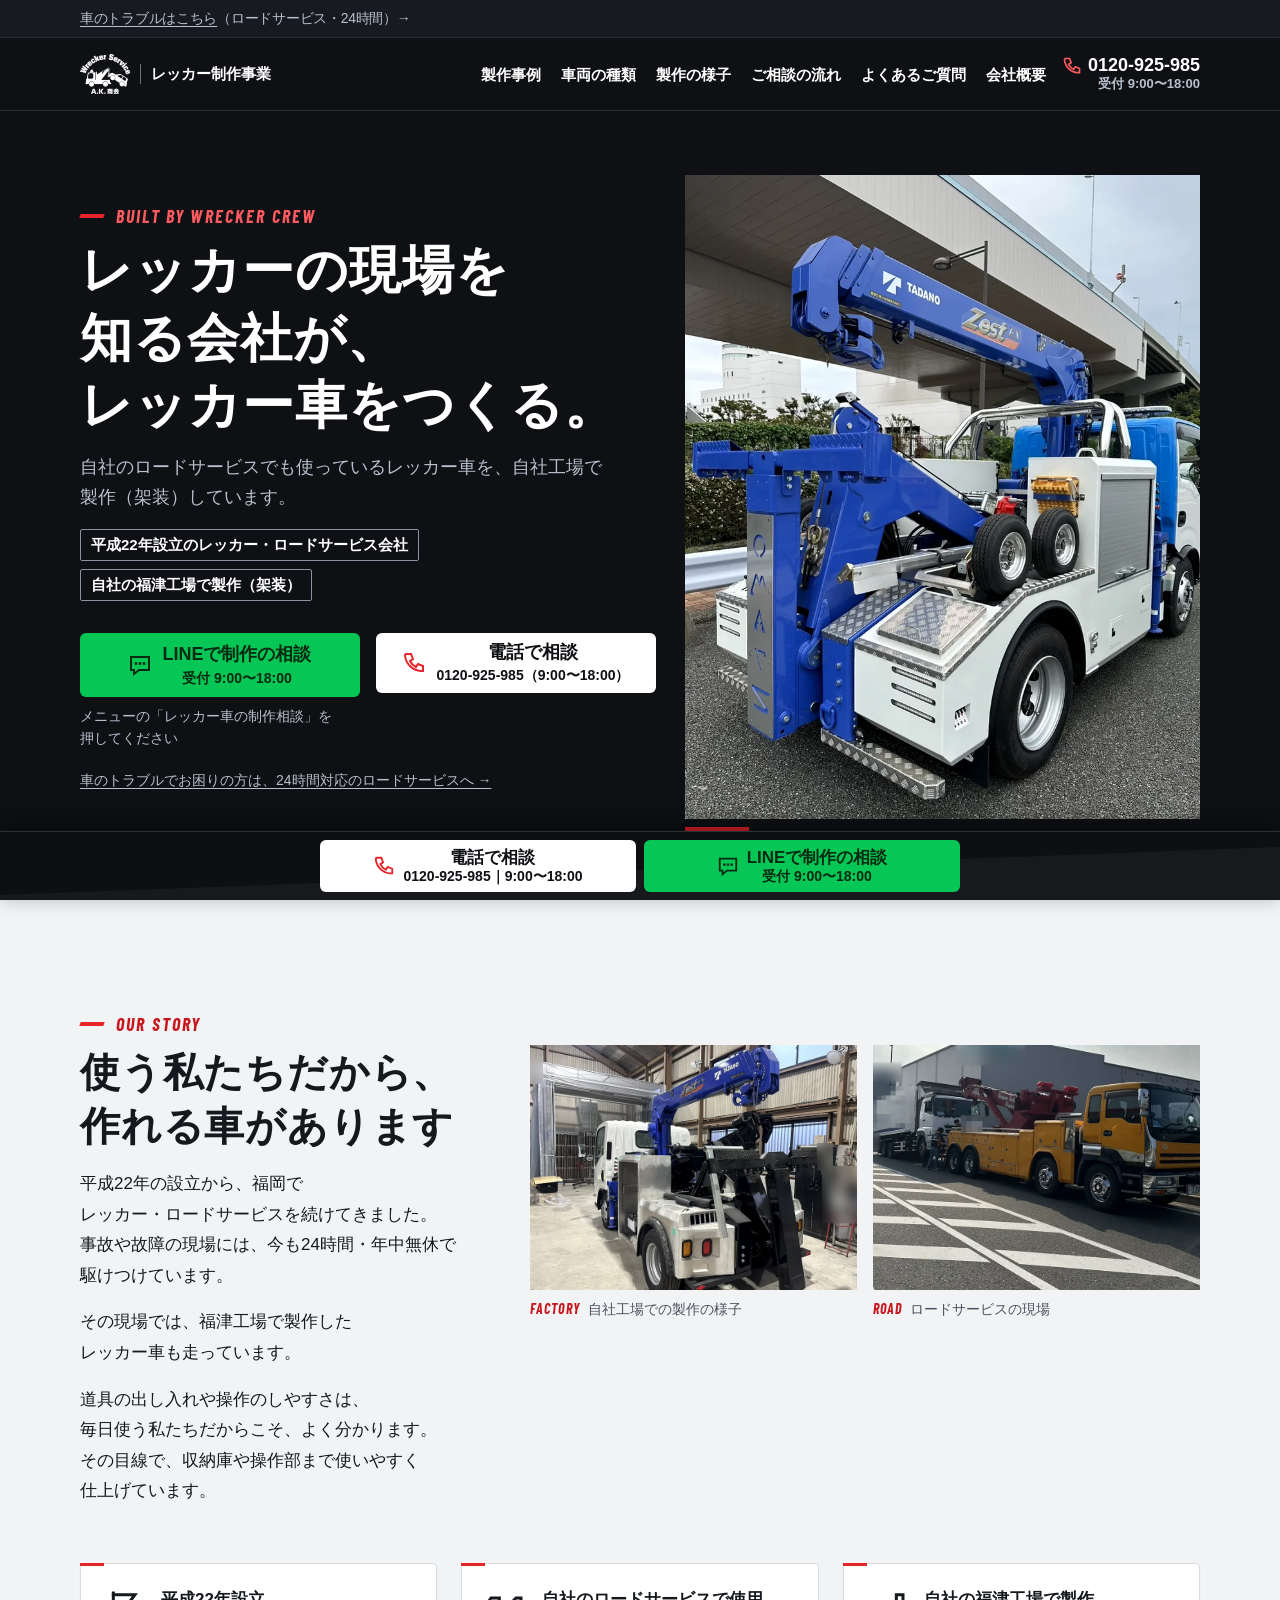
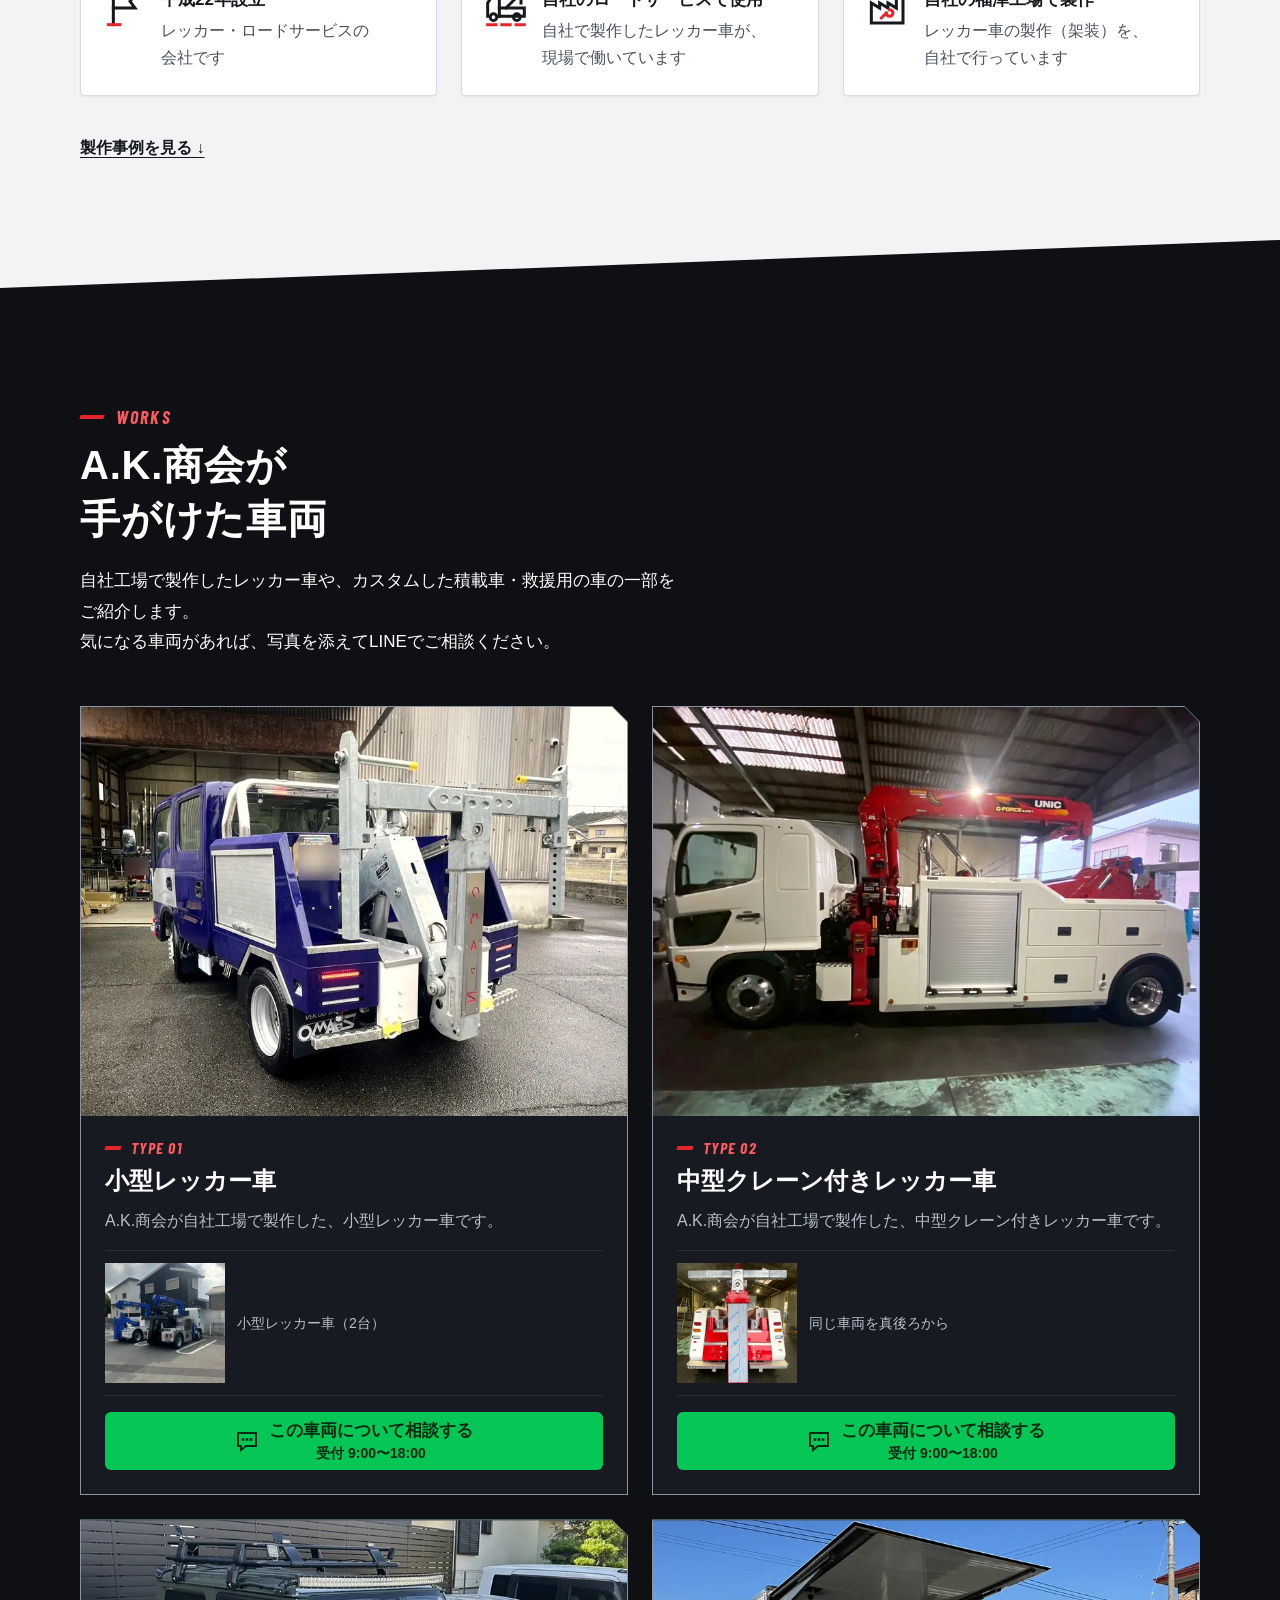
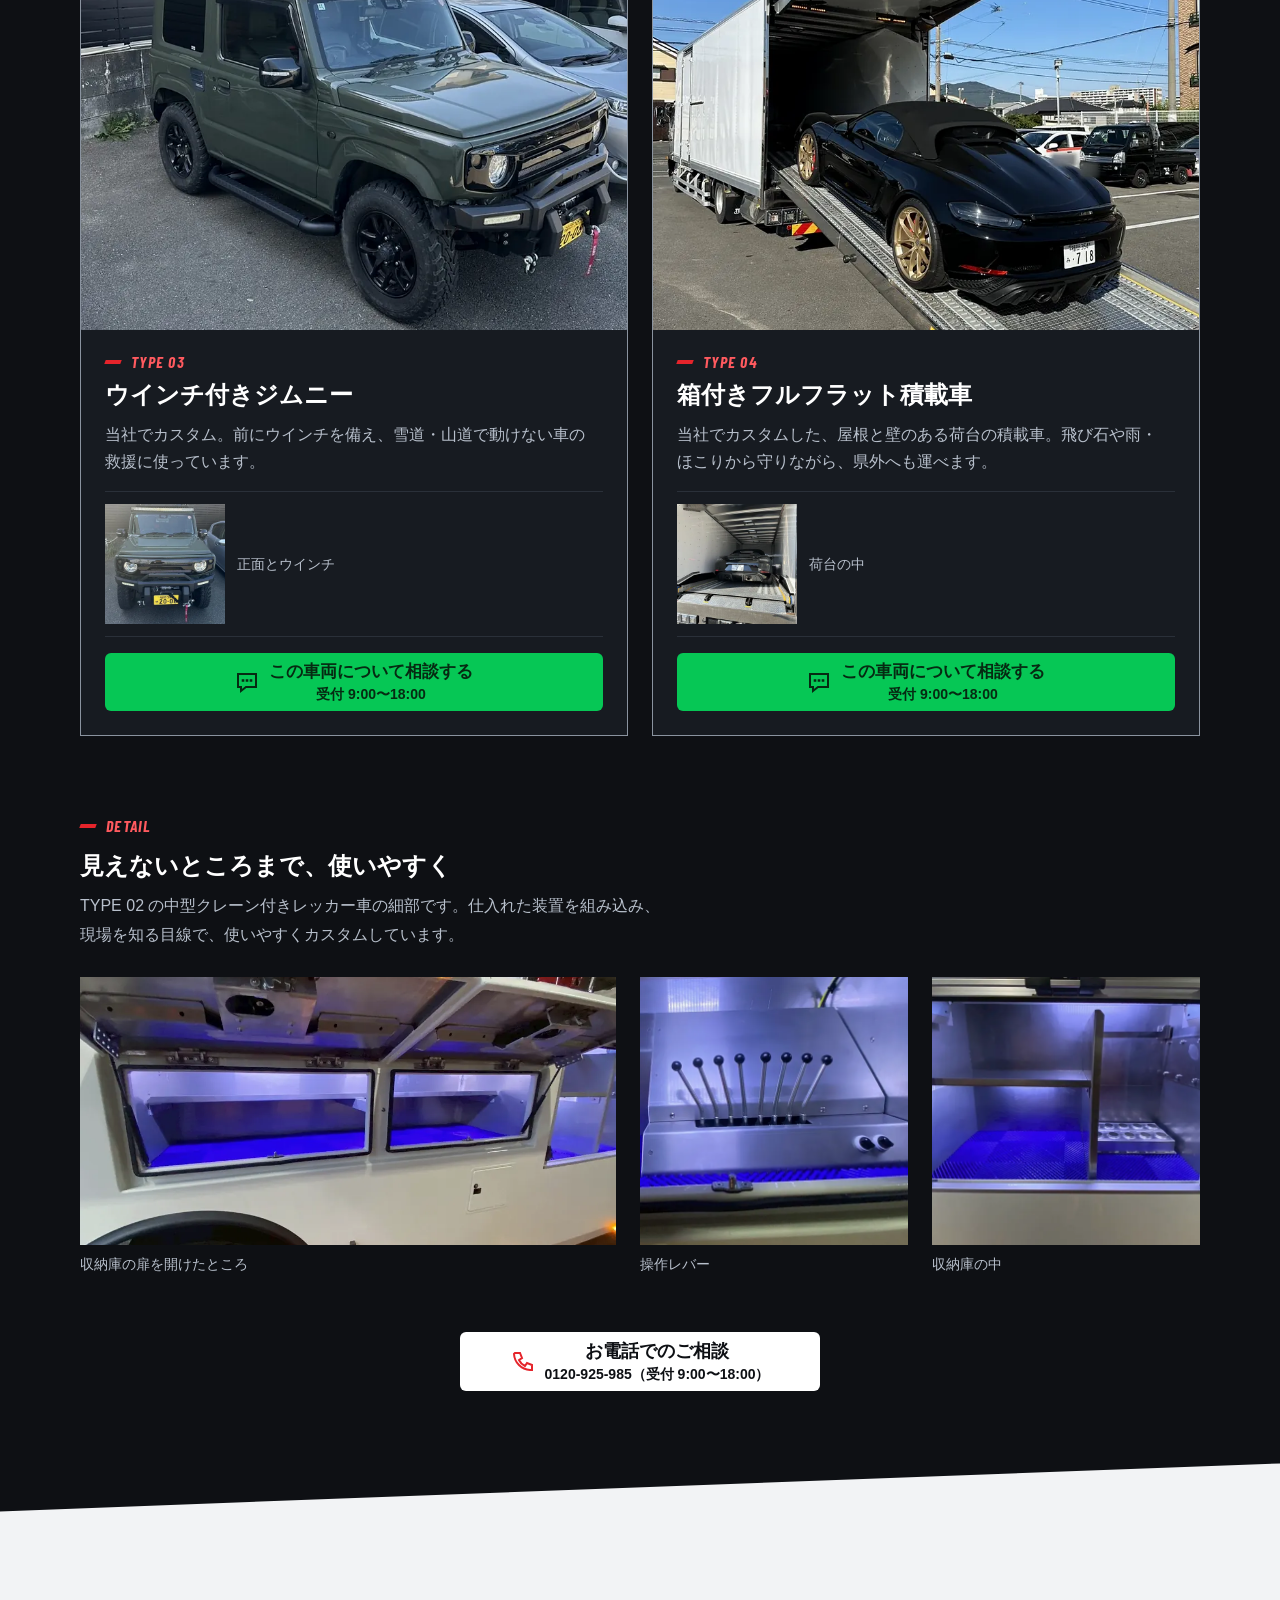
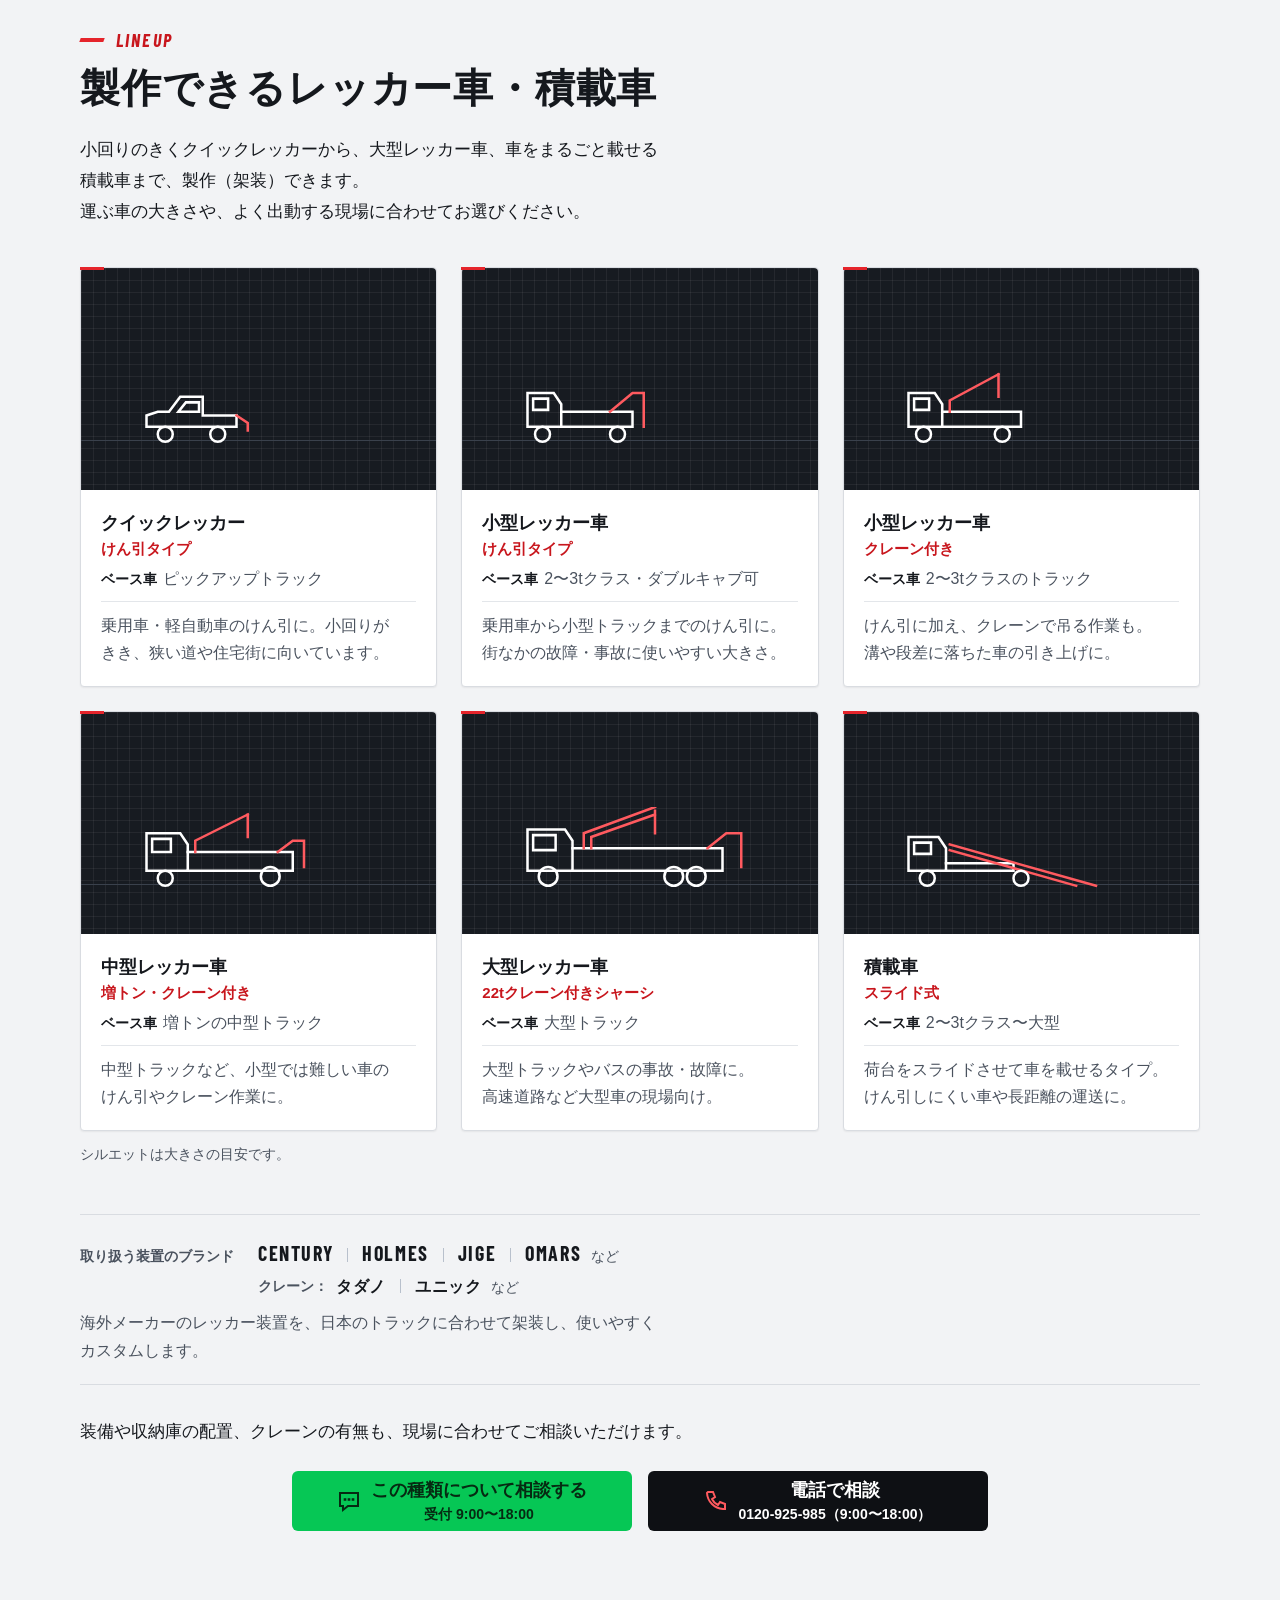
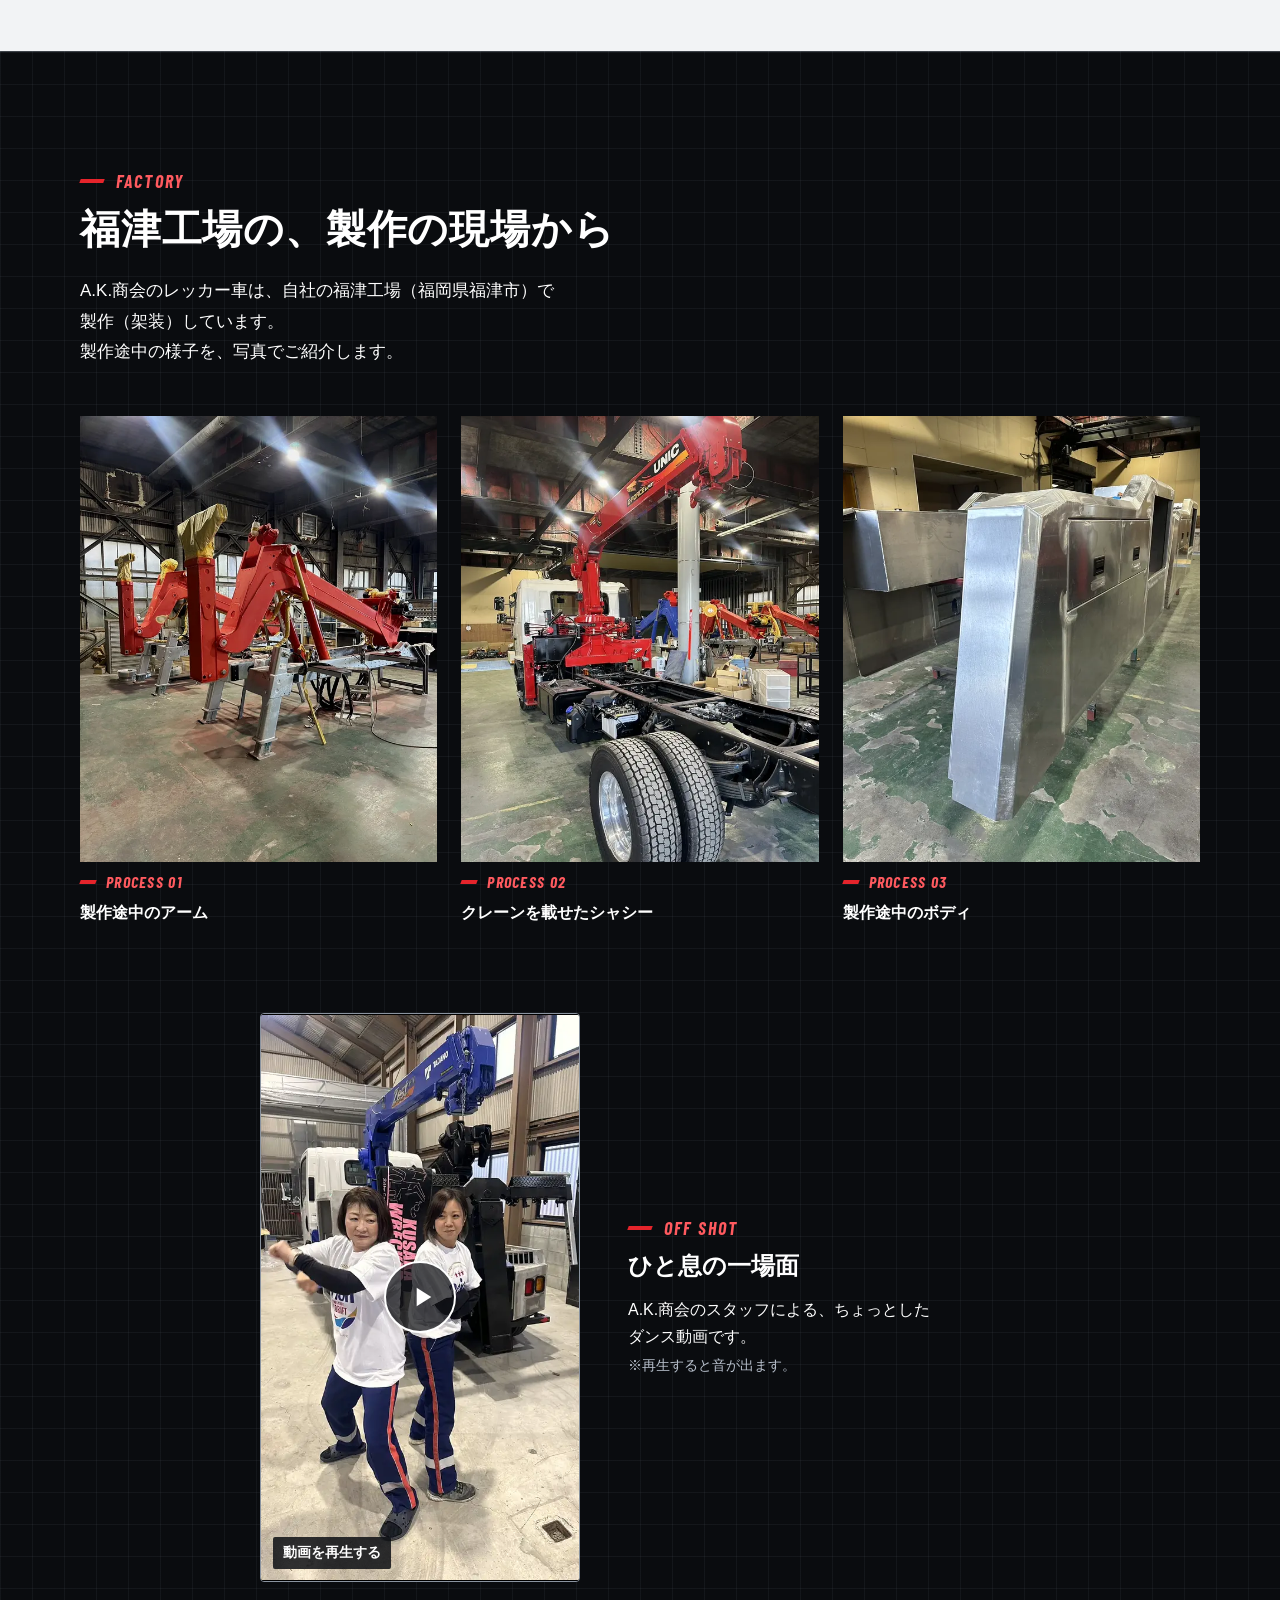
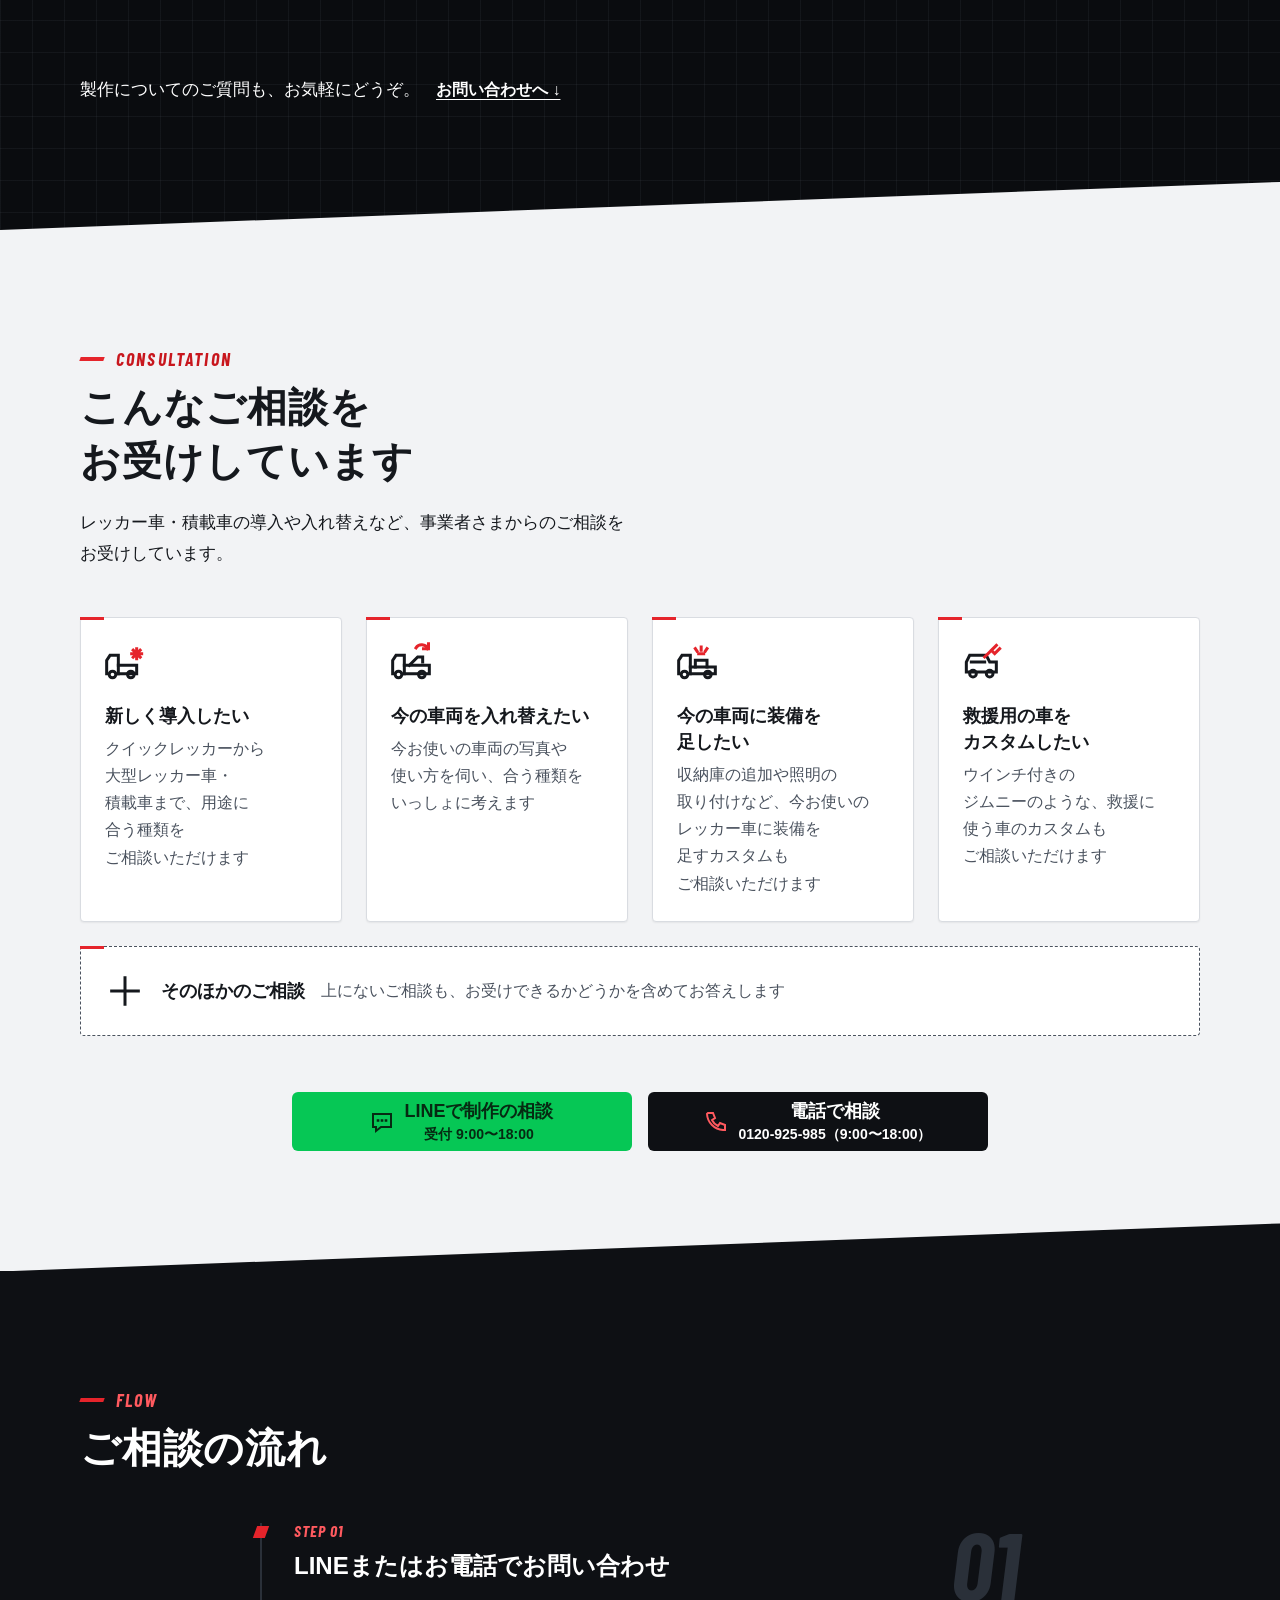
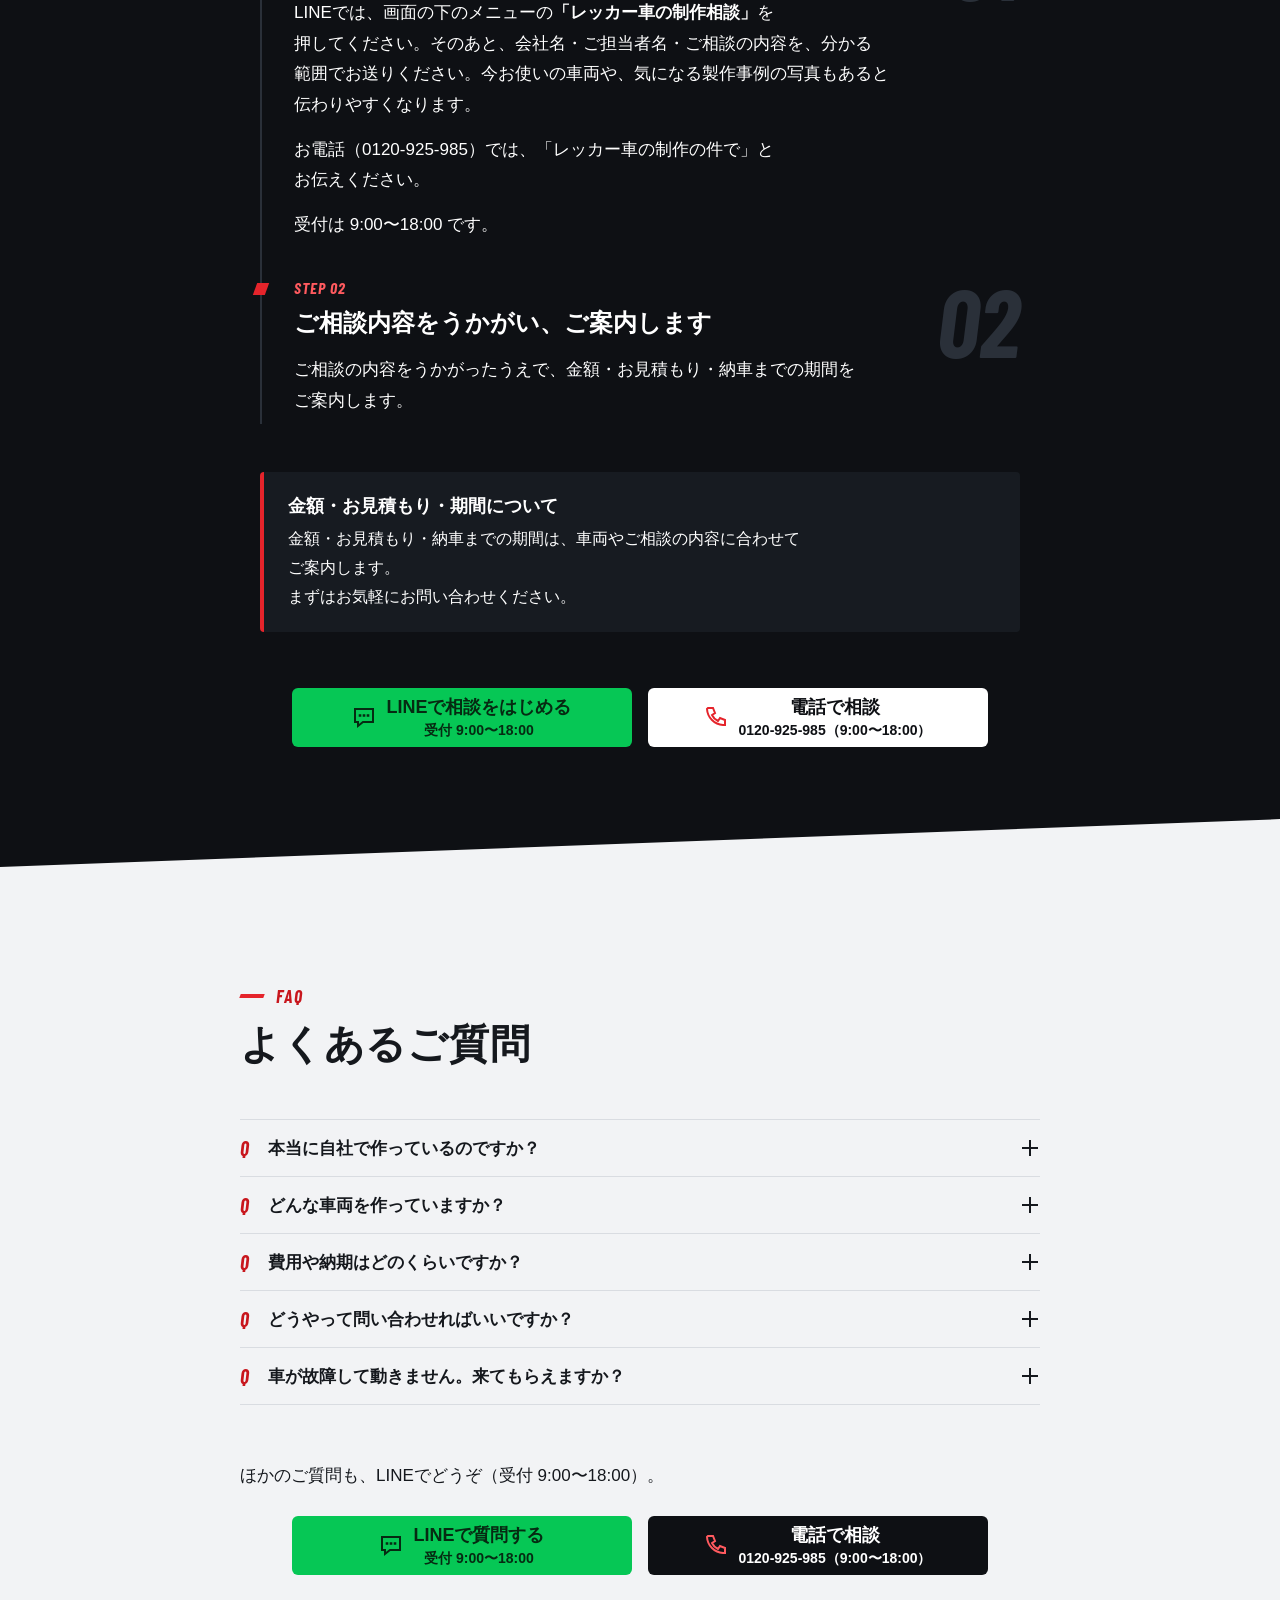
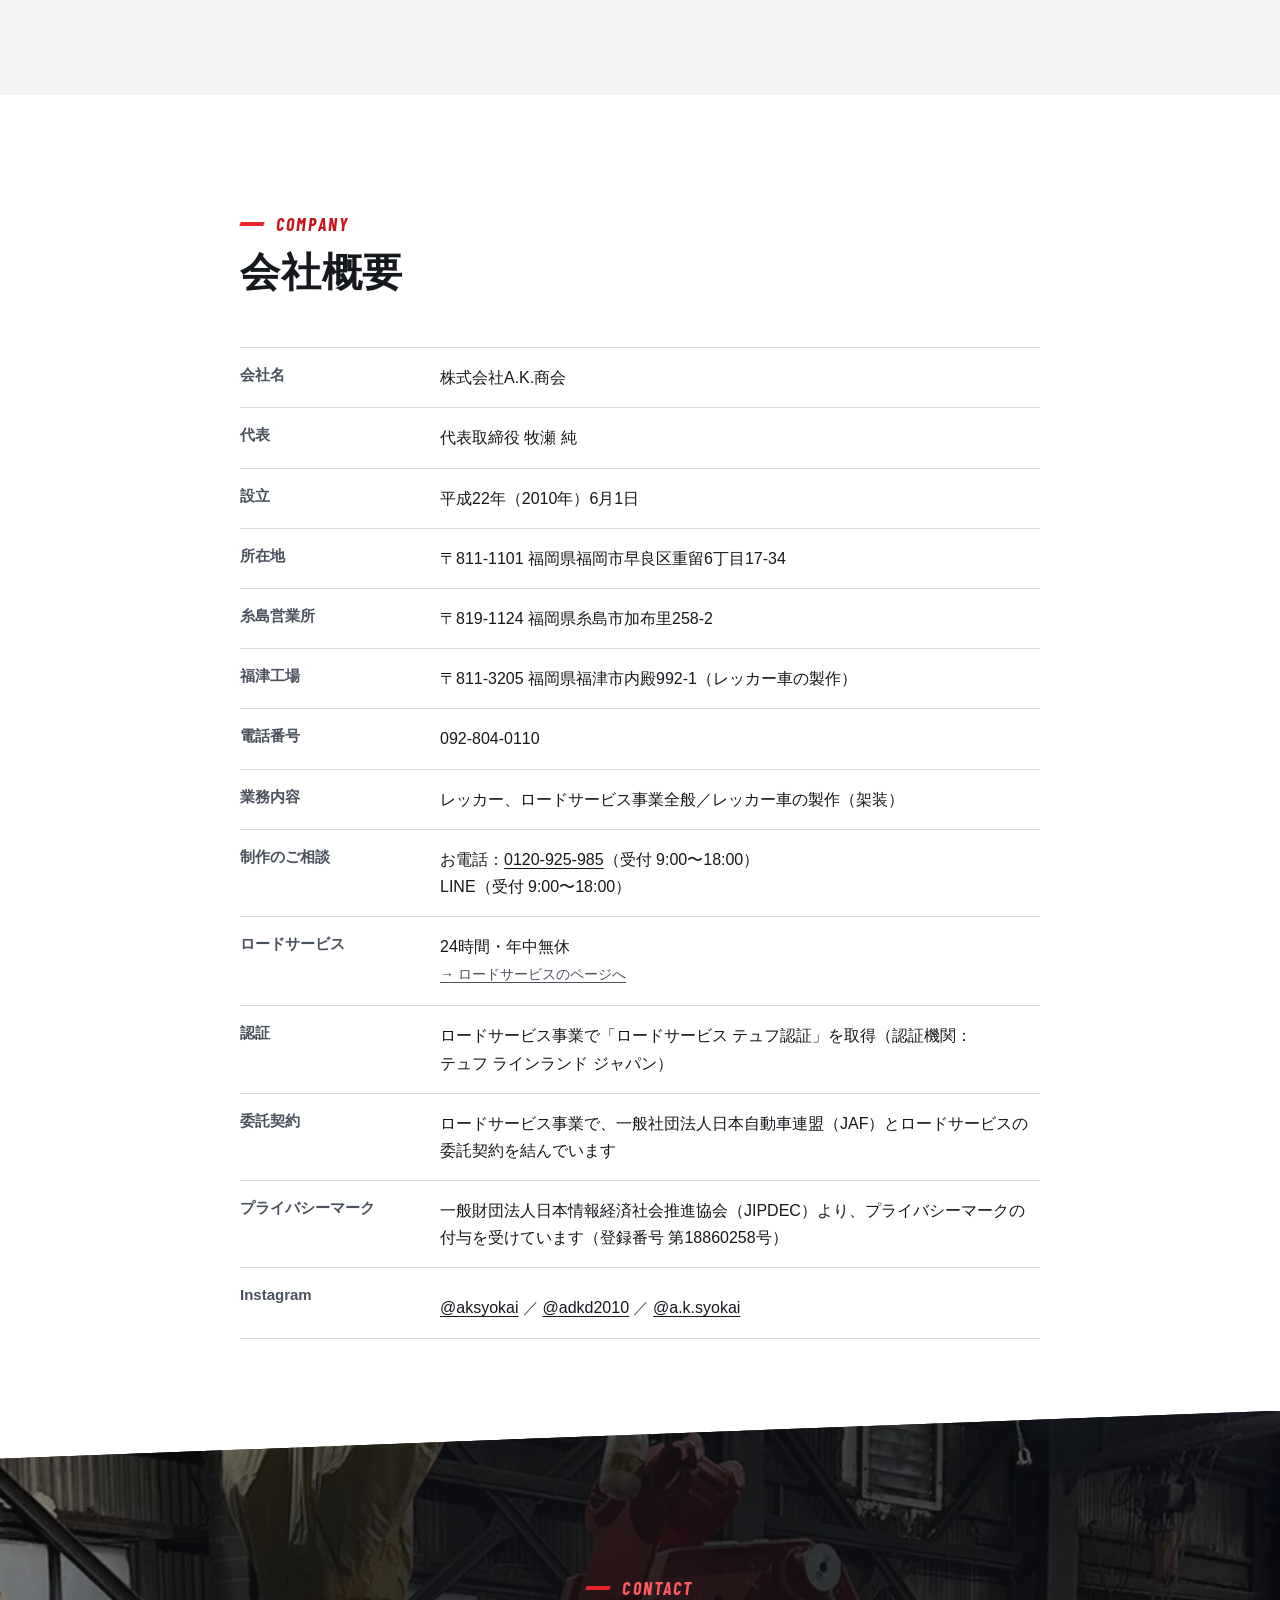
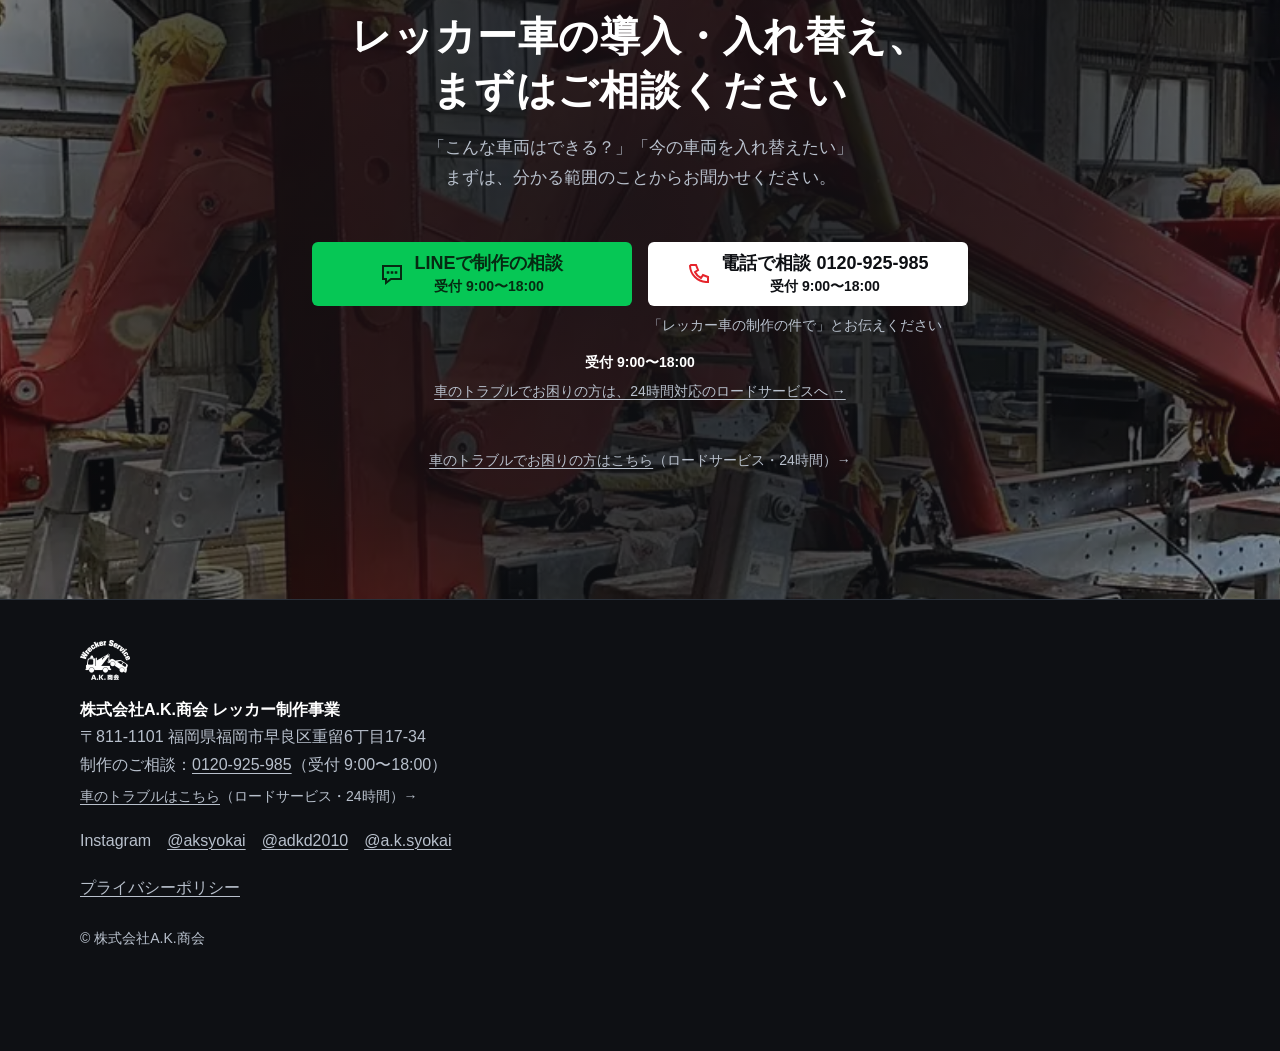
==== commit d57bfee6: "箱付き積載車を追加（LP 紹介枠・FAQ、制作ページ TYPE 04）、DETAIL の説明を修正 Co-Authored-By: Claude Opus 5.5 <noreply@anthropic" ====
--- a/seisaku/index.html
+++ b/seisaku/index.html
@@ -218,7 +218,7 @@
   <div class="wrap">
     <p class="en" lang="en">WORKS</p>
     <h2 class="h2" id="works-title">A.K.商会が<br>手がけた車両</h2>
-    <p class="lead">自社工場で製作したレッカー車や、<span class="nw">カスタムした救援用の車</span>の一部をご紹介します。<br>気になる車両があれば、写真を添えてLINEでご相談ください。</p>
+    <p class="lead">自社工場で製作したレッカー車や、<span class="nw">カスタムした積載車・</span><span class="nw">救援用の車</span>の一部をご紹介します。<br>気になる車両があれば、写真を添えてLINEでご相談ください。</p>
 
     
     <div class="sk-plates">
@@ -276,6 +276,24 @@
           </div>
         </div>
       </article>
+      
+      <article class="sk-plate">
+        <div class="sk-plate__in">
+          <img class="sk-plate__photo" src="../images/sk-works-boxcar.webp" width="800" height="600" alt="A.K.商会がカスタムした箱付きの積載車。荷台の扉を開け、スロープに黒いスポーツカーを載せたところ" loading="lazy">
+          <div class="sk-plate__body">
+            <p class="sk-type en-num" lang="en">TYPE 04</p>
+            <h3 class="h3">箱付きフルフラット積載車</h3>
+            <p class="sk-plate__desc">当社でカスタムした、屋根と壁のある荷台の積載車。飛び石や雨・ほこりから守りながら、県外へも運べます。</p>
+            <figure class="sk-plate__sub">
+              <img src="../images/sk-works-boxcar-in.webp" width="360" height="360" alt="屋根と壁のある荷台の中に、黒いスポーツカーが収まっている様子" loading="lazy">
+              <figcaption class="note">荷台の中</figcaption>
+            </figure>
+            <div class="sk-plate__cta">
+              <a class="btn btn--line" href="https://lin.ee/WwdLHQL" data-cta="line" data-pos="works" aria-label="LINEで、箱付きフルフラット積載車について相談する（受付 9:00〜18:00）"><svg class="btn__i" aria-hidden="true"><use href="#i-line"/></svg><span class="btn__txt"><span class="btn__main">この車両について相談する</span><span class="btn__sub">受付 9:00〜18:00</span></span></a>
+            </div>
+          </div>
+        </div>
+      </article>
     </div>
 
     
@@ -283,7 +301,7 @@
       <p class="sk-type en-num" lang="en">DETAIL</p>
       
       <h3 class="h3">見えないところまで、<br class="sp">使いやすく</h3>
-      <p class="sk-detail__desc">上の中型クレーン付きレッカー車の細部です。仕入れた装置を組み込み、<span class="nw">現場を知る目線で、</span>使いやすくカスタムしています。</p>
+      <p class="sk-detail__desc"><span class="nw">TYPE 02</span> の中型クレーン付きレッカー車の細部です。仕入れた装置を組み込み、<span class="nw">現場を知る目線で、</span>使いやすくカスタムしています。</p>
       <ul class="sk-detail__list">
         <li class="sk-detail__item sk-detail__item--wide"><figure><img src="../images/sk-detail-boxes.webp" width="960" height="640" alt="中型クレーン付きレッカー車の側面にある収納庫を、扉を2つ開けて写したところ" loading="lazy"><figcaption class="note">収納庫の扉を開けたところ</figcaption></figure></li>
         <li class="sk-detail__item"><figure><img src="../images/sk-detail-levers.webp" width="540" height="540" alt="収納庫の中に並ぶ、装置の操作レバーとスイッチ" loading="lazy"><figcaption class="note">操作レバー</figcaption></figure></li>
@@ -544,7 +562,7 @@
       <details class="qa"><summary><span class="qa__q en-num">Q</span><span class="qa__text">本当に自社で作っているのですか？</span><span class="qa__toggle" aria-hidden="true"></span></summary>
         <div class="qa__a"><span class="qa__mark en-num" aria-hidden="true">A</span><p>はい。自社の福津工場（福岡県福津市）で製作（架装）しています。自社のロードサービスでも、自社で製作したレッカー車を使っています。</p></div></details>
       <details class="qa"><summary><span class="qa__q en-num">Q</span><span class="qa__text">どんな車両を作っていますか？</span><span class="qa__toggle" aria-hidden="true"></span></summary>
-        <div class="qa__a"><span class="qa__mark en-num" aria-hidden="true">A</span><p>小型レッカー車と、中型クレーン付きレッカー車の製作事例があります。雪道・山道での救援用にカスタムしたジムニーもあります。このほか、クイックレッカーから大型レッカー車、積載車まで製作（架装）できます。くわしくは<a class="sk-inlink" href="#lineup">「製作できるレッカー車・積載車」</a>をご覧ください。</p></div></details>
+        <div class="qa__a"><span class="qa__mark en-num" aria-hidden="true">A</span><p>小型レッカー車と、中型クレーン付きレッカー車の製作事例があります。雪道・山道での救援用にカスタムしたジムニーや、屋根と壁のある荷台の箱付き積載車もあります。このほか、クイックレッカーから大型レッカー車、積載車まで製作（架装）できます。くわしくは<a class="sk-inlink" href="#lineup">「製作できるレッカー車・積載車」</a>をご覧ください。</p></div></details>
       <details class="qa"><summary><span class="qa__q en-num">Q</span><span class="qa__text">費用や納期はどのくらいですか？</span><span class="qa__toggle" aria-hidden="true"></span></summary>
         <div class="qa__a"><span class="qa__mark en-num" aria-hidden="true">A</span><p>金額・お見積もり・納車までの期間は、車両やご相談の内容に合わせてご案内します。LINEまたはお電話でお問い合わせください。</p></div></details>
       <details class="qa"><summary><span class="qa__q en-num">Q</span><span class="qa__text">どうやって問い合わせればいいですか？</span><span class="qa__toggle" aria-hidden="true"></span></summary>
--- a/css/style.css
+++ b/css/style.css
@@ -577,7 +577,20 @@
 
 .fleet { margin-top: 56px; }
 .fleet p { margin-top: 8px; }
-.fleet__more { margin-top: 16px; font-size: 16px; line-height: 1.7; }
+/* 箱付き積載車の紹介の枠（design.md 6-12）：暗い地の上のパネル、写真は2列の 3:4 */
+.boxcar {
+  margin-top: 32px;
+  padding: 20px;
+  background: var(--c-surface);
+  border: 1px solid var(--c-line);
+  border-radius: 4px;
+}
+.boxcar__title { position: relative; padding-left: 16px; font-size: 20px; font-weight: 800; line-height: 1.45; color: #FFFFFF; }
+.boxcar__title::before { content: ""; position: absolute; left: 0; top: .72em; width: 3px; height: 16px; transform: translateY(-50%); background: var(--c-accent); }
+.boxcar__text { margin-top: 10px; font-size: 16px; line-height: 1.7; color: var(--c-text-sub); }
+.boxcar__photos { display: grid; grid-template-columns: 1fr 1fr; gap: 10px; margin-top: 16px; }
+.boxcar__photos img { display: block; width: 100%; height: auto; aspect-ratio: 3 / 4; object-fit: cover; border-radius: 2px; }
+.boxcar__photos figcaption { margin-top: 8px; color: var(--c-text-sub); }
 
 .scroller {
   display: flex;
@@ -631,6 +644,8 @@
   .reason--3 .h3 { grid-column: 1 / -1; }
   .reason--3 .cert { margin-top: 56px; }
   .fleet { margin-top: 88px; }
+  .boxcar { display: grid; grid-template-columns: minmax(0, 1fr) 540px; gap: 40px; align-items: center; margin-top: 40px; padding: 32px; }
+  .boxcar__photos { margin-top: 0; gap: 10px; }
   .scroller {
     gap: 24px;
     padding-inline: max(var(--pad), calc((100% - 1120px) / 2));
--- a/css/seisaku.css
+++ b/css/seisaku.css
@@ -325,9 +325,11 @@
   .sk-detail + .sk-works-tel { margin-top: 56px; }
 }
 @media (min-width: 1024px) {
-  /* 製作事例は3枚（TYPE 01〜03）を横に並べる（design.md 7-7）。カードの中は少し詰め、サムネは 96px のまま、ボタンの1行目は 16px */
-  .sk-plates { grid-template-columns: repeat(3, 1fr); margin-top: 48px; }
-  .sk-plate__body { padding: 20px; }
+  /* 製作事例は4枚（TYPE 01〜04）を2列×2段に（design.md 7-8）。カードの中の余白 24px、サムネ 120px、ボタンの1行目 17px（2列のときの値） */
+  .sk-plates { grid-template-columns: 1fr 1fr; margin-top: 48px; }
+  .sk-plate__body { padding: 24px; }
+  .sk-plate__sub img { width: 120px; height: 120px; }
+  .sk-plate__cta .btn__main { font-size: 17px; }
   .sk-works-tel { margin-top: 32px; display: flex; justify-content: center; }
   .sk-works-tel .btn { width: 100%; max-width: 360px; }
 }
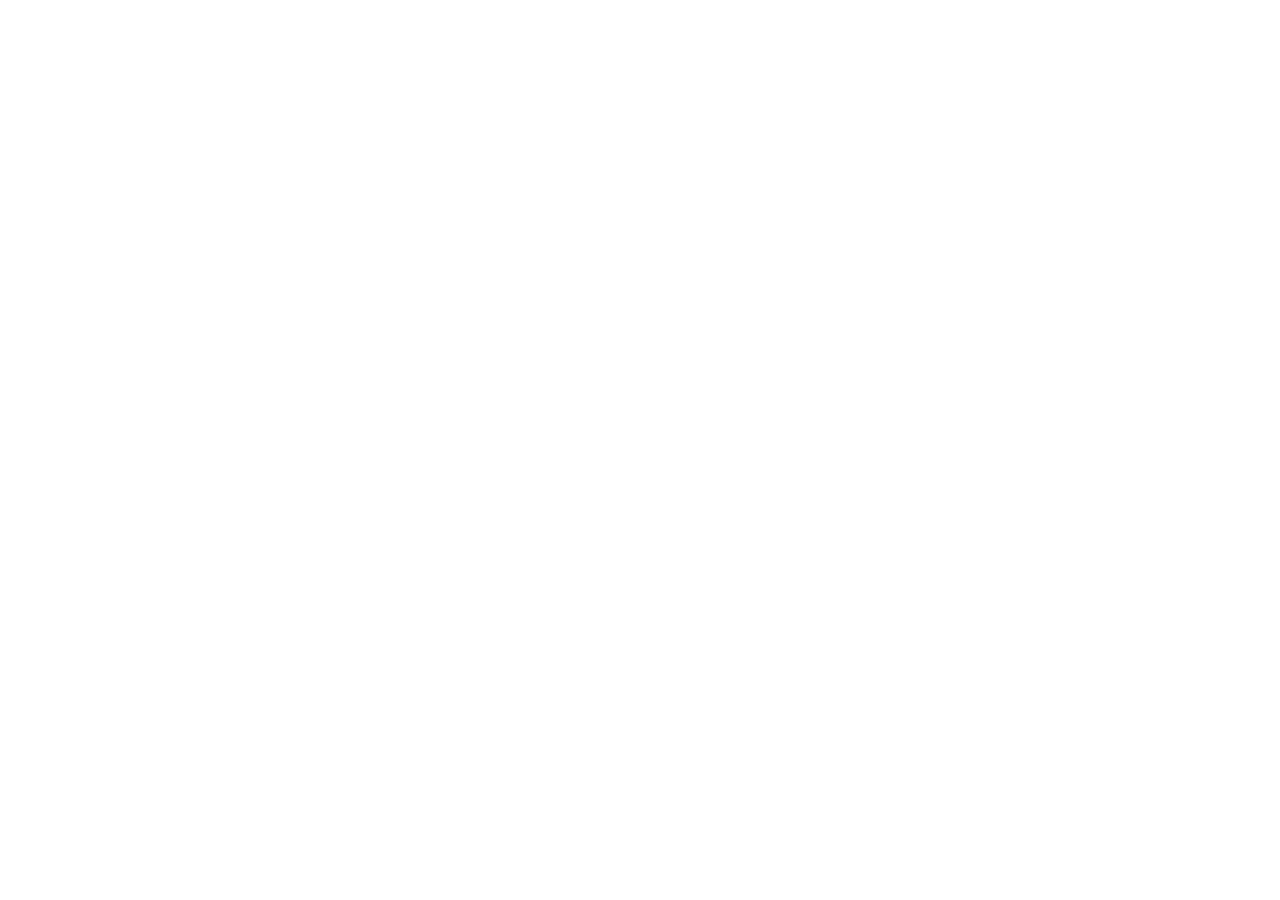
==== commit b2e02a54: "新しいアドレス（akshokai.co.jp）へ移動する案内に切り替え Co-Authored-By: Claude Opus 5.5 <noreply@anthropic.com>" ====
--- a/seisaku/index.html
+++ b/seisaku/index.html
@@ -1,689 +1,18 @@
-<!DOCTYPE html>
+<!doctype html>
 <html lang="ja">
 <head>
-<meta charset="UTF-8">
-<meta name="viewport" content="width=device-width, initial-scale=1, viewport-fit=cover">
-<title>レッカー車の製作（架装）｜自社の福津工場で製作｜株式会社A.K.商会 レッカー制作事業</title>
-<meta name="description" content="福岡のレッカー・ロードサービス会社、株式会社A.K.商会のレッカー制作事業。自社のロードサービスでも使っているレッカー車を、自社の福津工場で製作（架装）しています。クイックレッカーから大型レッカー車・積載車まで、ご相談はLINEまたはお電話で（受付 9:00〜18:00）。">
-
+<meta charset="utf-8">
+<meta name="viewport" content="width=device-width,initial-scale=1">
 <meta name="robots" content="noindex">
-<meta name="theme-color" content="#0E1014">
-<meta name="format-detection" content="telephone=no">
-
-
-<link rel="canonical" href="https://fukuokacolor-web.github.io/ak-syokai/seisaku/">
-
-
-
-<meta property="og:type" content="website">
-<meta property="og:url" content="https://fukuokacolor-web.github.io/ak-syokai/seisaku/">
-<meta property="og:locale" content="ja_JP">
-<meta property="og:site_name" content="株式会社A.K.商会">
-<meta property="og:title" content="現場を知る会社が作るレッカー車｜株式会社A.K.商会 レッカー制作事業">
-<meta property="og:description" content="自社のロードサービスでも使っているレッカー車を、自社の福津工場で製作（架装）しています。クイックレッカーから大型レッカー車・積載車まで、導入・入れ替えのご相談はLINEまたはお電話で（受付 9:00〜18:00）。">
-<meta property="og:image" content="https://fukuokacolor-web.github.io/ak-syokai/images/sk-ogp.jpg">
-<meta property="og:image:width" content="1200">
-<meta property="og:image:height" content="630">
-<meta property="og:image:alt" content="A.K.商会が製作した小型レッカー車">
-<meta name="twitter:card" content="summary_large_image">
-<meta name="twitter:image" content="https://fukuokacolor-web.github.io/ak-syokai/images/sk-ogp.jpg">
-
-
-<link rel="icon" type="image/png" sizes="32x32" href="../images/favicon-32.png">
-<link rel="apple-touch-icon" sizes="180x180" href="../images/apple-touch-icon.png">
-
-
-<link rel="preconnect" href="https://fonts.googleapis.com">
-<link rel="preconnect" href="https://fonts.gstatic.com" crossorigin>
-
-<link rel="stylesheet" href="https://fonts.googleapis.com/css2?family=Barlow+Condensed:ital,wght@0,700;1,700&display=swap&text=ABCDEFGHIJKLMNOPQRSTUVWXYZ0123456789%2F%3A%2E%2D%2B%20%26" media="print" onload="this.media='all'">
-<noscript><link rel="stylesheet" href="https://fonts.googleapis.com/css2?family=Barlow+Condensed:ital,wght@0,700;1,700&display=swap&text=ABCDEFGHIJKLMNOPQRSTUVWXYZ0123456789%2F%3A%2E%2D%2B%20%26"></noscript>
-
-<link rel="stylesheet" href="../css/style.css">
-<link rel="stylesheet" href="../css/seisaku.css">
-
-
-
-
-
-<script type="application/ld+json">
-{
-  "@context": "https://schema.org",
-  "@type": "AutomotiveBusiness",
-  "name": "株式会社A.K.商会 レッカー制作事業",
-  "url": "https://fukuokacolor-web.github.io/ak-syokai/seisaku/",
-  "image": "https://fukuokacolor-web.github.io/ak-syokai/images/sk-ogp.jpg",
-  "telephone": "+81-120-925-985",
-  "address": {
-    "@type": "PostalAddress",
-    "postalCode": "811-1101",
-    "addressRegion": "福岡県",
-    "addressLocality": "福岡市早良区",
-    "streetAddress": "重留6丁目17-34",
-    "addressCountry": "JP"
-  },
-  "description": "自社のロードサービスでも使っているレッカー車を、自社の福津工場で製作（架装）しています。",
-  "foundingDate": "2010-06-01",
-  "parentOrganization": {
-    "@type": "Organization",
-    "name": "株式会社A.K.商会",
-    "url": "https://fukuokacolor-web.github.io/ak-syokai/"
-  }
-}
-</script>
+<title>新しいアドレスに移りました｜株式会社A.K.商会</title>
+<link rel="canonical" href="https://akshokai.co.jp/seisaku/">
+<meta http-equiv="refresh" content="0; url=https://akshokai.co.jp/seisaku/">
+<script>location.replace("https://akshokai.co.jp/seisaku/");</script>
+<style>body{font-family:sans-serif;background:#0E1014;color:#fff;display:flex;min-height:100vh;align-items:center;justify-content:center;margin:0;padding:16px;text-align:center}a{color:#fff;font-size:18px}</style>
 </head>
-<body data-page="seisaku" data-hours-open="9" data-hours-close="18">
-
-
-<svg xmlns="http://www.w3.org/2000/svg" class="svg-sprite" aria-hidden="true" focusable="false">
-  <symbol id="i-tel" viewBox="0 0 24 24"><path d="M4 3h5l2 5-3 2a12 12 0 0 0 6 6l2-3 5 2v5h-2A17 17 0 0 1 3 4z"/></symbol>
-  <symbol id="i-line" viewBox="0 0 24 24"><path d="M3 4h18v13H11l-5 4v-4H3z"/><path d="M8 10.5h.01M12 10.5h.01M16 10.5h.01" stroke-width="2.6"/></symbol>
-  <symbol id="i-plus" viewBox="0 0 24 24"><path d="M12 4v16M4 12h16"/></symbol>
-  
-  <symbol id="i-flag" viewBox="0 0 24 24"><path d="M5 22V3"/><path d="M5 4h13l-3 4 3 4H5"/><path d="M2 22h7" style="stroke:var(--i-accent,#E5242B)"/></symbol>
-  
-  <symbol id="i-road-wrecker" viewBox="0 0 24 24"><path d="M1 17V9l2-3h5v11"/><path d="M8 12h15v5H8"/><path d="M12 12l6-6h3v3"/><circle cx="4.5" cy="17.5" r="2"/><circle cx="18.5" cy="17.5" r="2"/><path d="M1 22h5M9.5 22h5M18 22h5" style="stroke:var(--i-accent,#E5242B)"/></symbol>
-  
-  <symbol id="i-factory" viewBox="0 0 24 24"><path d="M2 21V9l5 3V9l5 3V9l5 3V4h4v17z"/><path d="M8 18l3-3m0 0a2 2 0 1 0 2-2" style="stroke:var(--i-accent,#E5242B)"/></symbol>
-  
-  <symbol id="i-swap-small" viewBox="0 0 24 24"><path d="M1 19V11l2-3h5v11"/><path d="M8 14h15v5H8"/><path d="M11 14l5-5h3v3"/><circle cx="4.5" cy="19.5" r="2"/><circle cx="18.5" cy="19.5" r="2"/><path d="M15 3.5a4 4 0 0 1 7 0.5" style="stroke:var(--i-accent,#E5242B)"/><path d="M22.5 1v3h-3" style="stroke:var(--i-accent,#E5242B)"/></symbol>
-  
-  
-  
-  <symbol id="i-lu-quick" viewBox="0 0 64 24"><path d="M2 17v-3l3-1h3l3-4h6v5h9v3z"/><path d="M12.5 10.5h3.5v2.5h-5.5z"/><path d="M26 14l3 2v2" style="stroke:var(--lu-accent,#FF5A5F)"/><circle cx="7" cy="19" r="2"/><circle cx="21" cy="19" r="2"/></symbol>
-  <symbol id="i-lu-small" viewBox="0 0 64 24"><path d="M2 17V8h7l2 3v6z"/><path d="M3.5 9.5h4v3h-4z"/><path d="M11 13h19v4H11"/><path d="M24 13l6-5h3v7M33 15v2" style="stroke:var(--lu-accent,#FF5A5F)"/><circle cx="6" cy="19" r="2"/><circle cx="26" cy="19" r="2"/></symbol>
-  <symbol id="i-lu-small-crane" viewBox="0 0 64 24"><path d="M2 17V8h7l2 3v6z"/><path d="M3.5 9.5h4v3h-4z"/><path d="M11 13h21v4H11"/><path d="M13 13v-3l13-7M26 3v6" style="stroke:var(--lu-accent,#FF5A5F)"/><circle cx="6" cy="19" r="2"/><circle cx="27" cy="19" r="2"/></symbol>
-  <symbol id="i-lu-mid" viewBox="0 0 64 24"><path d="M2 17V7h9l2 3v7z"/><path d="M3.5 8.5h5v3.5h-5z"/><path d="M13 12h28v5H13"/><path d="M15 12V9l14-7M29 2v6M37 12l4-3h3v7" style="stroke:var(--lu-accent,#FF5A5F)"/><circle cx="7" cy="19" r="2"/><circle cx="35" cy="18.5" r="2.5"/></symbol>
-  <symbol id="i-lu-large" viewBox="0 0 64 24"><path d="M2 17V6h10l2 3v8z"/><path d="M3.5 7.5h6v4h-6z"/><path d="M14 11h40v6H14"/><path d="M17 11V7l19-7M19 11V8l17-6M36 1v6M50 11l5-4h4v9" style="stroke:var(--lu-accent,#FF5A5F)"/><circle cx="7.5" cy="18.5" r="2.5"/><circle cx="41" cy="18.5" r="2.5"/><circle cx="47" cy="18.5" r="2.5"/></symbol>
-  <symbol id="i-lu-carrier" viewBox="0 0 64 24"><path d="M2 17V8h8l2 3v6z"/><path d="M3.5 9.5h4.5v3h-4.5z"/><path d="M12 15h18v2H12"/><path d="M13 10L52 21M13 11.5l33.7 9.5" style="stroke:var(--lu-accent,#FF5A5F)"/><circle cx="7" cy="19" r="2"/><circle cx="32" cy="19" r="2"/></symbol>
-  
-  <symbol id="i-new" viewBox="0 0 24 24"><path d="M1 19V11l2-3h5v11"/><path d="M8 14h11v5H8"/><circle cx="4.5" cy="19.5" r="2"/><circle cx="15.5" cy="19.5" r="2"/><path d="M19 4v6M16 7h6M16.9 4.9l4.2 4.2M21.1 4.9l-4.2 4.2" style="stroke:var(--i-accent,#E5242B)"/></symbol>
-  
-  <symbol id="i-addon" viewBox="0 0 24 24"><path d="M1 19V11l2-3h5v11"/><path d="M8 15h15v4H8"/><path d="M11 15v-4h7v4"/><circle cx="4.5" cy="19.5" r="2"/><circle cx="18.5" cy="19.5" r="2"/><path d="M13 7h3M14.5 3v2M11 4l1 1.5M18 4l-1 1.5" style="stroke:var(--i-accent,#E5242B)"/></symbol>
-  <symbol id="i-custom" viewBox="0 0 24 24"><path d="M2 18v-6l2-4h10l2 4h4v6z"/><path d="M5 12h8"/><circle cx="6" cy="19" r="2"/><circle cx="16" cy="19" r="2"/><path d="M20 2l-3 3 2 2 3-3M17 5l-4 4" style="stroke:var(--i-accent,#E5242B)"/></symbol>
-  <symbol id="i-play" viewBox="0 0 24 24"><path d="M8 5v14l11-7z" style="fill:#FFFFFF;stroke:none"/></symbol>
-</svg>
-
-
-<div class="sk-roadbar">
-  <div class="sk-roadbar__inner">
-    <a class="sk-road" href="../" data-link="roadservice" data-pos="roadbar" aria-label="車のトラブルはこちら（ロードサービス・24時間）"><span class="sk-roadbar__long">車のトラブルはこちら<span class="nw">（ロードサービス・24時間）→</span></span><span class="sk-roadbar__short">車のトラブルはこちら（24時間）→</span></a>
-  </div>
-</div>
-
-<div class="sk-top" id="top">
-
-<header class="header sk-header">
-  <div class="header__inner">
-    <div class="sk-header__brand">
-      <a class="header__logo" href="#top" aria-label="株式会社A.K.商会 レッカー制作事業 ページの先頭へ">
-        <img src="../images/logo-white.png" width="100" height="80" alt="A.K.商会 Wrecker Service">
-      </a>
-      <span class="sk-header__div" aria-hidden="true"></span>
-      <span class="sk-header__name">レッカー制作事業</span>
-    </div>
-    <nav class="header__nav" aria-label="ページ内リンク">
-      <a href="#works">製作事例</a>
-      <a href="#lineup">車両の種類</a>
-      <a href="#factory">製作の様子</a>
-      <a href="#flow">ご相談の流れ</a>
-      <a href="#faq">よくあるご質問</a>
-      <a href="#company">会社概要</a>
-    </nav>
-    <div class="sk-header__tel">
-      <a class="header__tel" href="tel:0120-925-985" data-cta="tel" data-pos="header">
-        <svg class="header__tel-i" aria-hidden="true"><use href="#i-tel"/></svg>0120-925-985
-      </a>
-      <p class="sk-header__hours">受付 9:00〜18:00</p>
-    </div>
-    <a class="sk-header__btn" href="#contact">制作の相談</a>
-  </div>
-</header>
-
-<main>
-
-
-<section class="sk-fv" id="fv" aria-labelledby="fv-title">
-  <div class="sk-fv__inner">
-    <picture class="sk-fv__photo">
-      <source media="(min-width: 768px)" srcset="../images/sk-fv-pc.webp" width="800" height="1000">
-      <img src="../images/sk-fv-sp.webp" width="750" height="750" alt="A.K.商会が製作した小型レッカー車" fetchpriority="high">
-    </picture>
-    <div class="sk-fv__body">
-      <p class="en" lang="en">BUILT BY WRECKER CREW</p>
-      <h1 class="sk-fv__title" id="fv-title">レッカーの現場を<br>知る会社が、<br>レッカー車をつくる。</h1>
-      <p class="sk-fv__sub">自社のロードサービスでも使っているレッカー車を、自社工場で<span class="nw">製作（架装）</span>しています。</p>
-      <ul class="sk-chips">
-        <li class="sk-chip">平成22年設立のレッカー・ロードサービス会社</li>
-        <li class="sk-chip">自社の福津工場で製作（架装）</li>
-      </ul>
-      <div class="sk-cta sk-cta--fv">
-        <div class="sk-cta__col">
-          <a class="btn btn--line btn--lg" href="https://lin.ee/WwdLHQL" data-cta="line" data-pos="fv"><svg class="btn__i" aria-hidden="true"><use href="#i-line"/></svg><span class="btn__txt"><span class="btn__main">LINEで制作の相談</span><span class="btn__sub">受付 9:00〜18:00</span></span></a>
-          <p class="note sk-cta__note">メニューの<span class="nw">「レッカー車の制作相談」</span>を押してください</p>
-        </div>
-        <div class="sk-cta__col">
-          <a class="btn btn--tel" href="tel:0120-925-985" data-cta="tel" data-pos="fv"><svg class="btn__i" aria-hidden="true"><use href="#i-tel"/></svg><span class="btn__txt"><span class="btn__main">電話で相談</span><span class="btn__sub">0120-925-985（9:00〜18:00）</span></span></a>
-        </div>
-      </div>
-      
-      <div class="sk-closed sk-closed--box sk-closed--fv">
-        <p class="sk-closed__title">ただいま受付時間外です<span class="nw">（受付 9:00〜18:00）。</span></p>
-        <p><a class="sk-road" href="../" data-link="roadservice" data-pos="fv-closed">車のトラブルでお困りの方は、24時間対応のロードサービスへ →</a></p>
-      </div>
-      <p class="sk-fv__road"><a class="sk-road" href="../" data-link="roadservice" data-pos="fv">車のトラブルでお困りの方は、24時間対応のロードサービスへ →</a></p>
-    </div>
-  </div>
-</section>
-</div>
-
-
-<section class="sec sec--light cut" id="story" aria-labelledby="story-title">
-  <div class="wrap">
-    <div class="sk-story">
-      <div class="sk-story__text">
-        <p class="en" lang="en">OUR STORY</p>
-        <h2 class="h2" id="story-title">使う私たちだから、<br>作れる車があります</h2>
-        <div class="sk-story__body">
-          <p>平成22年の設立から、福岡で<span class="nw">レッカー・ロードサービス</span>を続けてきました。事故や故障の現場には、今も24時間・年中無休で駆けつけています。</p>
-          <p>その現場では、福津工場で製作した<span class="nw">レッカー車も走っています。</span></p>
-          <p>道具の出し入れや操作のしやすさは、<span class="nw">毎日使う私たちだからこそ、</span>よく分かります。<span class="nw">その目線で、</span>収納庫や操作部まで使いやすく仕上げています。</p>
-          
-        </div>
-      </div>
-      
-      <div class="sk-pair">
-        <figure class="sk-pair__item">
-          <img src="../images/sk-story-make.webp" width="800" height="600" alt="福津工場の中の小型レッカー車" loading="lazy">
-          <figcaption><span class="sk-pair__en" lang="en">FACTORY</span>自社工場での製作の様子</figcaption>
-        </figure>
-        <figure class="sk-pair__item">
-          <img src="../images/flow-work.webp" width="960" height="640" alt="大型トラックの下で作業するスタッフと大型レッカー車" loading="lazy">
-          <figcaption><span class="sk-pair__en" lang="en">ROAD</span>ロードサービスの現場</figcaption>
-        </figure>
-      </div>
-    </div>
-
-    <ul class="sk-facts">
-      <li class="sk-fact"><svg class="sk-fact__i" aria-hidden="true"><use href="#i-flag"/></svg><h3 class="sk-fact__title">平成22年設立</h3><p class="sk-fact__text">レッカー・ロードサービスの会社です</p></li>
-      <li class="sk-fact"><svg class="sk-fact__i" aria-hidden="true"><use href="#i-road-wrecker"/></svg><h3 class="sk-fact__title">自社のロードサービスで使用</h3><p class="sk-fact__text">自社で製作したレッカー車が、現場で働いています</p></li>
-      <li class="sk-fact"><svg class="sk-fact__i" aria-hidden="true"><use href="#i-factory"/></svg><h3 class="sk-fact__title">自社の福津工場で製作</h3><p class="sk-fact__text">レッカー車の製作（架装）を、自社で行っています</p></li>
-    </ul>
-    <p class="sk-jump"><a href="#works">製作事例を見る ↓</a></p>
-  </div>
-</section>
-
-
-<section class="sec sec--dark cut" id="works" aria-labelledby="works-title">
-  <div class="wrap">
-    <p class="en" lang="en">WORKS</p>
-    <h2 class="h2" id="works-title">A.K.商会が<br>手がけた車両</h2>
-    <p class="lead">自社工場で製作したレッカー車や、<span class="nw">カスタムした積載車・</span><span class="nw">救援用の車</span>の一部をご紹介します。<br>気になる車両があれば、写真を添えてLINEでご相談ください。</p>
-
-    
-    <div class="sk-plates">
-      <article class="sk-plate">
-        <div class="sk-plate__in">
-          <img class="sk-plate__photo" src="../images/sk-works-small.webp" width="800" height="600" alt="A.K.商会が製作した小型レッカー車" loading="lazy">
-          <div class="sk-plate__body">
-            <p class="sk-type en-num" lang="en">TYPE 01</p>
-            <h3 class="h3">小型レッカー車</h3>
-            <p class="sk-plate__desc">A.K.商会が自社工場で製作した、小型レッカー車です。</p>
-            <figure class="sk-plate__sub">
-              <img src="../images/sk-works-small-sub.webp" width="360" height="360" alt="A.K.商会が製作した小型レッカー車2台" loading="lazy">
-              <figcaption class="note">小型レッカー車（2台）</figcaption>
-            </figure>
-            <div class="sk-plate__cta">
-              <a class="btn btn--line" href="https://lin.ee/WwdLHQL" data-cta="line" data-pos="works" aria-label="LINEで、小型レッカー車について相談する（受付 9:00〜18:00）"><svg class="btn__i" aria-hidden="true"><use href="#i-line"/></svg><span class="btn__txt"><span class="btn__main">この車両について相談する</span><span class="btn__sub">受付 9:00〜18:00</span></span></a>
-            </div>
-          </div>
-        </div>
-      </article>
-
-      <article class="sk-plate">
-        <div class="sk-plate__in">
-          <img class="sk-plate__photo" src="../images/sk-works-mid-side.webp" width="800" height="600" alt="A.K.商会が製作した中型クレーン付きレッカー車を、真横から見たところ" loading="lazy">
-          <div class="sk-plate__body">
-            <p class="sk-type en-num" lang="en">TYPE 02</p>
-            <h3 class="h3">中型クレーン付きレッカー車</h3>
-            <p class="sk-plate__desc">A.K.商会が自社工場で製作した、中型クレーン付きレッカー車です。</p>
-            <figure class="sk-plate__sub">
-              <img src="../images/sk-works-mid-rear.webp" width="360" height="360" alt="同じ中型クレーン付きレッカー車を、真後ろから見たところ" loading="lazy">
-              <figcaption class="note">同じ車両を真後ろから</figcaption>
-            </figure>
-            <div class="sk-plate__cta">
-              <a class="btn btn--line" href="https://lin.ee/WwdLHQL" data-cta="line" data-pos="works" aria-label="LINEで、中型クレーン付きレッカー車について相談する（受付 9:00〜18:00）"><svg class="btn__i" aria-hidden="true"><use href="#i-line"/></svg><span class="btn__txt"><span class="btn__main">この車両について相談する</span><span class="btn__sub">受付 9:00〜18:00</span></span></a>
-            </div>
-          </div>
-        </div>
-      </article>
-
-      
-      <article class="sk-plate">
-        <div class="sk-plate__in">
-          <img class="sk-plate__photo" src="../images/sk-works-4wd.webp" width="800" height="600" alt="A.K.商会がカスタムした、前にウインチを付けたジムニーを、斜め前から見たところ" loading="lazy">
-          <div class="sk-plate__body">
-            <p class="sk-type en-num" lang="en">TYPE 03</p>
-            <h3 class="h3">ウインチ付きジムニー</h3>
-            <p class="sk-plate__desc">当社でカスタム。前にウインチを備え、雪道・山道で動けない車の救援に使っています。</p>
-            <figure class="sk-plate__sub">
-              <img src="../images/sk-works-4wd-front.webp" width="360" height="360" alt="同じジムニーを正面から見たところ。前のバンパーにウインチが付いている" loading="lazy">
-              <figcaption class="note">正面とウインチ</figcaption>
-            </figure>
-            <div class="sk-plate__cta">
-              <a class="btn btn--line" href="https://lin.ee/WwdLHQL" data-cta="line" data-pos="works" aria-label="LINEで、ウインチ付きジムニーについて相談する（受付 9:00〜18:00）"><svg class="btn__i" aria-hidden="true"><use href="#i-line"/></svg><span class="btn__txt"><span class="btn__main">この車両について相談する</span><span class="btn__sub">受付 9:00〜18:00</span></span></a>
-            </div>
-          </div>
-        </div>
-      </article>
-      
-      <article class="sk-plate">
-        <div class="sk-plate__in">
-          <img class="sk-plate__photo" src="../images/sk-works-boxcar.webp" width="800" height="600" alt="A.K.商会がカスタムした箱付きの積載車。荷台の扉を開け、スロープに黒いスポーツカーを載せたところ" loading="lazy">
-          <div class="sk-plate__body">
-            <p class="sk-type en-num" lang="en">TYPE 04</p>
-            <h3 class="h3">箱付きフルフラット積載車</h3>
-            <p class="sk-plate__desc">当社でカスタムした、屋根と壁のある荷台の積載車。飛び石や雨・ほこりから守りながら、県外へも運べます。</p>
-            <figure class="sk-plate__sub">
-              <img src="../images/sk-works-boxcar-in.webp" width="360" height="360" alt="屋根と壁のある荷台の中に、黒いスポーツカーが収まっている様子" loading="lazy">
-              <figcaption class="note">荷台の中</figcaption>
-            </figure>
-            <div class="sk-plate__cta">
-              <a class="btn btn--line" href="https://lin.ee/WwdLHQL" data-cta="line" data-pos="works" aria-label="LINEで、箱付きフルフラット積載車について相談する（受付 9:00〜18:00）"><svg class="btn__i" aria-hidden="true"><use href="#i-line"/></svg><span class="btn__txt"><span class="btn__main">この車両について相談する</span><span class="btn__sub">受付 9:00〜18:00</span></span></a>
-            </div>
-          </div>
-        </div>
-      </article>
-    </div>
-
-    
-    <div class="sk-detail">
-      <p class="sk-type en-num" lang="en">DETAIL</p>
-      
-      <h3 class="h3">見えないところまで、<br class="sp">使いやすく</h3>
-      <p class="sk-detail__desc"><span class="nw">TYPE 02</span> の中型クレーン付きレッカー車の細部です。仕入れた装置を組み込み、<span class="nw">現場を知る目線で、</span>使いやすくカスタムしています。</p>
-      <ul class="sk-detail__list">
-        <li class="sk-detail__item sk-detail__item--wide"><figure><img src="../images/sk-detail-boxes.webp" width="960" height="640" alt="中型クレーン付きレッカー車の側面にある収納庫を、扉を2つ開けて写したところ" loading="lazy"><figcaption class="note">収納庫の扉を開けたところ</figcaption></figure></li>
-        <li class="sk-detail__item"><figure><img src="../images/sk-detail-levers.webp" width="540" height="540" alt="収納庫の中に並ぶ、装置の操作レバーとスイッチ" loading="lazy"><figcaption class="note">操作レバー</figcaption></figure></li>
-        <li class="sk-detail__item"><figure><img src="../images/sk-detail-box.webp" width="540" height="540" alt="棚と仕切りのある、収納庫の中" loading="lazy"><figcaption class="note">収納庫の中</figcaption></figure></li>
-      </ul>
-    </div>
-
-    <div class="sk-works-tel">
-      <a class="btn btn--tel" href="tel:0120-925-985" data-cta="tel" data-pos="works"><svg class="btn__i" aria-hidden="true"><use href="#i-tel"/></svg><span class="btn__txt"><span class="btn__main">お電話でのご相談</span><span class="btn__sub">0120-925-985（受付 9:00〜18:00）</span></span></a>
-    </div>
-  </div>
-</section>
-
-
-
-<section class="sec sec--light cut" id="lineup" aria-labelledby="lineup-title">
-  <div class="wrap">
-    <p class="en" lang="en">LINEUP</p>
-    <h2 class="h2" id="lineup-title">製作できる<br class="sp">レッカー車・積載車</h2>
-    <p class="lead sk-lineup__lead">小回りのきくクイックレッカーから、大型レッカー車、車をまるごと載せる積載車まで、製作（架装）できます。<br>運ぶ車の大きさや、よく出動する現場に合わせてお選びください。</p>
-    
-    <ul class="sk-lineup">
-        <li class="sk-lineup__item">
-          <div class="sk-lineup__visual" aria-hidden="true">
-            
-            <svg class="sk-lineup__icon" viewBox="0 0 64 24"><use href="#i-lu-quick"/></svg>
-          </div>
-          <div class="sk-lineup__head">
-            <h3 class="sk-lineup__name">クイックレッカー</h3>
-            <p class="sk-lineup__spec">けん引タイプ</p>
-          </div>
-          <p class="sk-lineup__base"><span class="sk-lineup__label">ベース車</span>ピックアップトラック</p>
-          <p class="sk-lineup__use">乗用車・軽自動車のけん引に。小回りがきき、狭い道や住宅街に向いています。</p>
-        </li>
-        <li class="sk-lineup__item">
-          <div class="sk-lineup__visual" aria-hidden="true">
-            
-            <svg class="sk-lineup__icon" viewBox="0 0 64 24"><use href="#i-lu-small"/></svg>
-          </div>
-          <div class="sk-lineup__head">
-            <h3 class="sk-lineup__name">小型レッカー車</h3>
-            <p class="sk-lineup__spec">けん引タイプ</p>
-          </div>
-          <p class="sk-lineup__base"><span class="sk-lineup__label">ベース車</span>2〜3tクラス・ダブルキャブ可</p>
-          <p class="sk-lineup__use">乗用車から小型トラックまでのけん引に。街なかの故障・事故に使いやすい大きさ。</p>
-        </li>
-        <li class="sk-lineup__item">
-          <div class="sk-lineup__visual" aria-hidden="true">
-            
-            <svg class="sk-lineup__icon" viewBox="0 0 64 24"><use href="#i-lu-small-crane"/></svg>
-          </div>
-          <div class="sk-lineup__head">
-            <h3 class="sk-lineup__name">小型レッカー車</h3>
-            <p class="sk-lineup__spec">クレーン付き</p>
-          </div>
-          <p class="sk-lineup__base"><span class="sk-lineup__label">ベース車</span>2〜3tクラスのトラック</p>
-          <p class="sk-lineup__use">けん引に加え、クレーンで吊る作業も。溝や段差に落ちた車の引き上げに。</p>
-        </li>
-        <li class="sk-lineup__item">
-          <div class="sk-lineup__visual" aria-hidden="true">
-            
-            <svg class="sk-lineup__icon" viewBox="0 0 64 24"><use href="#i-lu-mid"/></svg>
-          </div>
-          <div class="sk-lineup__head">
-            <h3 class="sk-lineup__name">中型レッカー車</h3>
-            <p class="sk-lineup__spec">増トン・クレーン付き</p>
-          </div>
-          <p class="sk-lineup__base"><span class="sk-lineup__label">ベース車</span>増トンの中型トラック</p>
-          <p class="sk-lineup__use">中型トラックなど、小型では難しい車のけん引やクレーン作業に。</p>
-        </li>
-        <li class="sk-lineup__item">
-          <div class="sk-lineup__visual" aria-hidden="true">
-            
-            <svg class="sk-lineup__icon" viewBox="0 0 64 24"><use href="#i-lu-large"/></svg>
-          </div>
-          <div class="sk-lineup__head">
-            <h3 class="sk-lineup__name">大型レッカー車</h3>
-            <p class="sk-lineup__spec">22tクレーン付きシャーシ</p>
-          </div>
-          <p class="sk-lineup__base"><span class="sk-lineup__label">ベース車</span>大型トラック</p>
-          <p class="sk-lineup__use">大型トラックやバスの事故・故障に。高速道路など大型車の現場向け。</p>
-        </li>
-        <li class="sk-lineup__item">
-          <div class="sk-lineup__visual" aria-hidden="true">
-            
-            <svg class="sk-lineup__icon" viewBox="0 0 64 24"><use href="#i-lu-carrier"/></svg>
-          </div>
-          <div class="sk-lineup__head">
-            <h3 class="sk-lineup__name">積載車</h3>
-            <p class="sk-lineup__spec">スライド式</p>
-          </div>
-          <p class="sk-lineup__base"><span class="sk-lineup__label">ベース車</span>2〜3tクラス〜大型</p>
-          <p class="sk-lineup__use">荷台をスライドさせて車を載せるタイプ。けん引しにくい車や長距離の運送に。</p>
-        </li>
-    </ul>
-    <p class="note sk-lineup__note">シルエットは大きさの目安です。</p>
-
-    <div class="sk-brands">
-      <div class="sk-brands__head">
-        <p class="sk-brands__title">取り扱う装置のブランド</p>
-        <div class="sk-brands__rows">
-        <ul class="sk-brands__list"><li lang="en">CENTURY</li><li lang="en">HOLMES</li><li lang="en">JIGE</li><li lang="en" class="sk-brands__last">OMARS<span class="sk-brands__etc" lang="ja">など</span></li></ul>
-        <p class="sk-brands__crane"><span class="sk-brands__crane-label">クレーン：</span><span class="sk-brands__crane-name">タダノ</span><span class="sk-brands__crane-name sk-brands__last">ユニック<span class="sk-brands__etc">など</span></span></p>
-        </div>
-      </div>
-      <p class="sk-brands__text">海外メーカーのレッカー装置を、日本のトラックに合わせて架装し、使いやすくカスタムします。</p>
-    </div>
-
-    <p class="sec-end sk-lineup__end">装備や収納庫の配置、クレーンの有無も、<span class="nw">現場に合わせて</span>ご相談いただけます。</p>
-    <div class="sk-cta">
-      <div class="sk-cta__col">
-        <a class="btn btn--line" href="https://lin.ee/WwdLHQL" data-cta="line" data-pos="lineup" aria-label="LINEで、製作できるレッカー車・積載車について相談する（受付 9:00〜18:00）"><svg class="btn__i" aria-hidden="true"><use href="#i-line"/></svg><span class="btn__txt"><span class="btn__main">この種類について相談する</span><span class="btn__sub">受付 9:00〜18:00</span></span></a>
-      </div>
-      <div class="sk-cta__col">
-        <a class="btn btn--tel" href="tel:0120-925-985" data-cta="tel" data-pos="lineup"><svg class="btn__i" aria-hidden="true"><use href="#i-tel"/></svg><span class="btn__txt"><span class="btn__main">電話で相談</span><span class="btn__sub">0120-925-985（9:00〜18:00）</span></span></a>
-      </div>
-    </div>
-  </div>
-</section>
-
-
-<section class="sec sk-factory" id="factory" aria-labelledby="factory-title">
-  <div class="wrap">
-    <p class="en" lang="en">FACTORY</p>
-    <h2 class="h2" id="factory-title">福津工場の、<br class="sp">製作の現場から</h2>
-    <p class="lead">A.K.商会のレッカー車は、自社の福津工場（福岡県福津市）で<span class="nw">製作（架装）しています。</span><br>製作途中の様子を、写真でご紹介します。</p>
-    
-  </div>
-
-  
-  <ul class="scroller sk-process-list" aria-label="福津工場での製作の様子の写真">
-    <li class="sk-process">
-      <img src="../images/sk-process-01.webp" width="640" height="800" alt="福津工場で製作中のレッカー車の部品" loading="lazy">
-      <p class="sk-type en-num" lang="en">PROCESS 01</p>
-      <p class="sk-process__cap">製作途中のアーム</p>
-    </li>
-    <li class="sk-process">
-      <img src="../images/sk-process-02.webp" width="640" height="800" alt="福津工場で、クレーンを載せたトラックの車台" loading="lazy">
-      <p class="sk-type en-num" lang="en">PROCESS 02</p>
-      <p class="sk-process__cap">クレーンを載せたシャシー</p>
-    </li>
-    <li class="sk-process">
-      <img src="../images/sk-process-03.webp" width="640" height="800" alt="福津工場で製作中のレッカー車のボディ" loading="lazy">
-      <p class="sk-type en-num" lang="en">PROCESS 03</p>
-      <p class="sk-process__cap">製作途中のボディ</p>
-    </li>
-  </ul>
-  <div class="wrap">
-    <p class="note scroller__hint sk-process-hint">横にスワイプしてご覧ください →</p>
-
-    
-    <div class="sk-movie" data-pos="factory">
-      <div class="sk-movie__text">
-        <p class="en" lang="en">OFF SHOT</p>
-        <h3 class="h3">ひと息の一場面</h3>
-        <p class="sk-movie__cap">A.K.商会のスタッフによる、ちょっとしたダンス動画です。</p>
-        <p class="note sk-movie__note">※再生すると音が出ます。</p>
-        
-        
-      </div>
-      <div class="sk-movie__frame">
-        <video class="sk-movie__video" controls playsinline preload="none"
-               poster="../images/sk-movie-poster.webp" width="540" height="960" aria-label="A.K.商会のダンス動画">
-          <source src="../images/sk-movie.mp4" type="video/mp4">
-        </video>
-        <button type="button" class="sk-movie__play" aria-label="A.K.商会のダンス動画を再生する（音が出ます）">
-          <span class="sk-movie__circle" aria-hidden="true"><svg><use href="#i-play"/></svg></span>
-          <span class="sk-movie__label" aria-hidden="true">動画を再生する</span>
-        </button>
-      </div>
-    </div>
-
-    <div class="sk-factory__end">
-      <p>製作についてのご質問も、お気軽にどうぞ。</p>
-      <a class="sk-jump-link" href="#contact">お問い合わせへ ↓</a>
-    </div>
-  </div>
-</section>
-
-
-<section class="sec sec--light cut" id="consult" aria-labelledby="consult-title">
-  <div class="wrap">
-    <p class="en" lang="en">CONSULTATION</p>
-    <h2 class="h2" id="consult-title">こんなご相談を<br>お受けしています</h2>
-    <p class="lead">レッカー車・積載車の導入や入れ替えなど、事業者さまからのご相談をお受けしています。</p>
-    
-
-    
-    <ul class="sk-consults">
-      <li class="sk-consult"><svg class="sk-consult__i" aria-hidden="true"><use href="#i-new"/></svg><h3 class="sk-consult__title">新しく導入したい</h3><p class="sk-consult__text">クイックレッカーから大型レッカー車・積載車まで、用途に合う種類をご相談いただけます</p></li>
-      <li class="sk-consult"><svg class="sk-consult__i" aria-hidden="true"><use href="#i-swap-small"/></svg><h3 class="sk-consult__title">今の車両を入れ替えたい</h3><p class="sk-consult__text">今お使いの車両の写真や使い方を伺い、合う種類をいっしょに考えます</p></li>
-      <li class="sk-consult"><svg class="sk-consult__i" aria-hidden="true"><use href="#i-addon"/></svg><h3 class="sk-consult__title">今の車両に装備を足したい</h3><p class="sk-consult__text">収納庫の追加や照明の取り付けなど、今お使いのレッカー車に装備を足すカスタムもご相談いただけます</p></li>
-      <li class="sk-consult"><svg class="sk-consult__i" aria-hidden="true"><use href="#i-custom"/></svg><h3 class="sk-consult__title">救援用の車をカスタムしたい</h3><p class="sk-consult__text">ウインチ付きのジムニーのような、救援に使う車のカスタムもご相談いただけます</p></li>
-      <li class="sk-consult sk-consult--other"><svg class="sk-consult__i" aria-hidden="true"><use href="#i-plus"/></svg><h3 class="sk-consult__title">そのほかのご相談</h3><p class="sk-consult__text">上にないご相談も、お受けできるかどうかを含めてお答えします</p></li>
-    </ul>
-
-    <div class="sk-cta">
-      <div class="sk-cta__col">
-        <a class="btn btn--line" href="https://lin.ee/WwdLHQL" data-cta="line" data-pos="consult"><svg class="btn__i" aria-hidden="true"><use href="#i-line"/></svg><span class="btn__txt"><span class="btn__main">LINEで制作の相談</span><span class="btn__sub">受付 9:00〜18:00</span></span></a>
-      </div>
-      <div class="sk-cta__col">
-        <a class="btn btn--tel" href="tel:0120-925-985" data-cta="tel" data-pos="consult"><svg class="btn__i" aria-hidden="true"><use href="#i-tel"/></svg><span class="btn__txt"><span class="btn__main">電話で相談</span><span class="btn__sub">0120-925-985（9:00〜18:00）</span></span></a>
-      </div>
-    </div>
-  </div>
-</section>
-
-
-<section class="sec sec--dark cut" id="flow" aria-labelledby="flow-title">
-  <div class="wrap">
-    <p class="en" lang="en">FLOW</p>
-    <h2 class="h2" id="flow-title">ご相談の流れ</h2>
-
-    <ol class="steps">
-      <li class="step">
-        <span class="deco-num" aria-hidden="true">01</span>
-        <p class="step__no en-num" lang="en">STEP 01</p>
-        <div class="step__body">
-          <h3 class="h3">LINEまたはお電話で<br class="sp">お問い合わせ</h3>
-          <p>LINEでは、画面の下のメニューの<strong class="sk-keyword nw">「レッカー車の制作相談」</strong>を押してください。そのあと、会社名・ご担当者名・ご相談の内容を、分かる範囲でお送りください。今お使いの車両や、気になる製作事例の写真もあると伝わりやすくなります。</p>
-          <p>お電話（<span class="nw">0120-925-985</span>）では、「レッカー車の制作の件で」とお伝えください。</p>
-          <p>受付は 9:00〜18:00 です。</p>
-        </div>
-      </li>
-      <li class="step">
-        <span class="deco-num" aria-hidden="true">02</span>
-        <p class="step__no en-num" lang="en">STEP 02</p>
-        <div class="step__body">
-          <h3 class="h3">ご相談内容をうかがい、ご案内します</h3>
-          <p>ご相談の内容をうかがったうえで、金額・お見積もり・納車までの期間をご案内します。</p>
-          
-        </div>
-      </li>
-    </ol>
-
-    <div class="callout sk-flow-callout">
-      <p class="callout__title">金額・お見積もり・期間について</p>
-      <p>金額・お見積もり・納車までの期間は、車両やご相談の内容に合わせてご案内します。<br>まずはお気軽にお問い合わせください。</p>
-    </div>
-
-    <div class="sk-cta">
-      <div class="sk-cta__col">
-        <a class="btn btn--line" href="https://lin.ee/WwdLHQL" data-cta="line" data-pos="flow"><svg class="btn__i" aria-hidden="true"><use href="#i-line"/></svg><span class="btn__txt"><span class="btn__main">LINEで相談をはじめる</span><span class="btn__sub">受付 9:00〜18:00</span></span></a>
-      </div>
-      <div class="sk-cta__col">
-        <a class="btn btn--tel" href="tel:0120-925-985" data-cta="tel" data-pos="flow"><svg class="btn__i" aria-hidden="true"><use href="#i-tel"/></svg><span class="btn__txt"><span class="btn__main">電話で相談</span><span class="btn__sub">0120-925-985（9:00〜18:00）</span></span></a>
-      </div>
-    </div>
-  </div>
-</section>
-
-
-<section class="sec sec--light cut" id="faq" aria-labelledby="faq-title">
-  <div class="wrap wrap--narrow">
-    <p class="en" lang="en">FAQ</p>
-    <h2 class="h2" id="faq-title">よくあるご質問</h2>
-    <div class="faq">
-      <details class="qa"><summary><span class="qa__q en-num">Q</span><span class="qa__text">本当に自社で作っているのですか？</span><span class="qa__toggle" aria-hidden="true"></span></summary>
-        <div class="qa__a"><span class="qa__mark en-num" aria-hidden="true">A</span><p>はい。自社の福津工場（福岡県福津市）で製作（架装）しています。自社のロードサービスでも、自社で製作したレッカー車を使っています。</p></div></details>
-      <details class="qa"><summary><span class="qa__q en-num">Q</span><span class="qa__text">どんな車両を作っていますか？</span><span class="qa__toggle" aria-hidden="true"></span></summary>
-        <div class="qa__a"><span class="qa__mark en-num" aria-hidden="true">A</span><p>小型レッカー車と、中型クレーン付きレッカー車の製作事例があります。雪道・山道での救援用にカスタムしたジムニーや、屋根と壁のある荷台の箱付き積載車もあります。このほか、クイックレッカーから大型レッカー車、積載車まで製作（架装）できます。くわしくは<a class="sk-inlink" href="#lineup">「製作できるレッカー車・積載車」</a>をご覧ください。</p></div></details>
-      <details class="qa"><summary><span class="qa__q en-num">Q</span><span class="qa__text">費用や納期はどのくらいですか？</span><span class="qa__toggle" aria-hidden="true"></span></summary>
-        <div class="qa__a"><span class="qa__mark en-num" aria-hidden="true">A</span><p>金額・お見積もり・納車までの期間は、車両やご相談の内容に合わせてご案内します。LINEまたはお電話でお問い合わせください。</p></div></details>
-      <details class="qa"><summary><span class="qa__q en-num">Q</span><span class="qa__text">どうやって問い合わせればいいですか？</span><span class="qa__toggle" aria-hidden="true"></span></summary>
-        <div class="qa__a"><span class="qa__mark en-num" aria-hidden="true">A</span><p>LINEまたはお電話でお受けしています。受付は 9:00〜18:00 です。<br>LINEでは、画面の下のメニューの<span class="nw">「レッカー車の制作相談」</span>を押してください。メニューが表示されない場合（パソコンのLINEなど）は、<span class="nw">【制作の相談】</span>とお送りください。<br>お電話は <span class="nw">0120-925-985</span> です。「レッカー車の制作の件で」とお伝えください。</p></div></details>
-      <details class="qa"><summary><span class="qa__q en-num">Q</span><span class="qa__text">車が故障して動きません。来てもらえますか？</span><span class="qa__toggle" aria-hidden="true"></span></summary>
-        <div class="qa__a"><span class="qa__mark en-num" aria-hidden="true">A</span><p>車のトラブルは、24時間・年中無休のロードサービスで対応しています。こちらのページからご連絡ください。<br><a class="sk-road" href="../" data-link="roadservice" data-pos="faq">→ ロードサービスのページへ</a></p></div></details>
-    </div>
-    
-    <p class="sec-end">ほかのご質問も、LINEでどうぞ<span class="nw">（受付 9:00〜18:00）。</span></p>
-    <div class="sk-cta">
-      <div class="sk-cta__col">
-        <a class="btn btn--line" href="https://lin.ee/WwdLHQL" data-cta="line" data-pos="faq"><svg class="btn__i" aria-hidden="true"><use href="#i-line"/></svg><span class="btn__txt"><span class="btn__main">LINEで質問する</span><span class="btn__sub">受付 9:00〜18:00</span></span></a>
-      </div>
-      <div class="sk-cta__col">
-        <a class="btn btn--tel" href="tel:0120-925-985" data-cta="tel" data-pos="faq"><svg class="btn__i" aria-hidden="true"><use href="#i-tel"/></svg><span class="btn__txt"><span class="btn__main">電話で相談</span><span class="btn__sub">0120-925-985（9:00〜18:00）</span></span></a>
-      </div>
-    </div>
-  </div>
-</section>
-
-
-<section class="sec sec--white" id="company" aria-labelledby="company-title">
-  <div class="wrap wrap--narrow">
-    <p class="en" lang="en">COMPANY</p>
-    <h2 class="h2" id="company-title">会社概要</h2>
-    <dl class="ctable sk-ctable">
-      <div><dt>会社名</dt><dd>株式会社A.K.商会</dd></div>
-      <div><dt>代表</dt><dd>代表取締役 牧瀬 純</dd></div>
-      <div><dt>設立</dt><dd>平成22年（2010年）6月1日</dd></div>
-      <div><dt>所在地</dt><dd>〒811-1101 福岡県福岡市早良区重留<span class="nw">6丁目17-34</span></dd></div>
-      <div><dt>糸島営業所</dt><dd>〒819-1124 福岡県糸島市<span class="nw">加布里258-2</span></dd></div>
-      <div><dt>福津工場</dt><dd>〒811-3205 福岡県福津市<span class="nw">内殿992-1</span>（レッカー車の製作）</dd></div>
-      
-      <div><dt>電話番号</dt><dd>092-804-0110</dd></div>
-      <div><dt>業務内容</dt><dd>レッカー、ロードサービス事業全般／レッカー車の製作（架装）</dd></div>
-
-      <div><dt>制作のご相談</dt><dd>お電話：<a class="sk-tel-link" href="tel:0120-925-985" data-cta="tel" data-pos="company">0120-925-985</a><span class="nw">（受付 9:00〜18:00）</span><br>LINE<span class="nw">（受付 9:00〜18:00）</span></dd></div>
-      <div><dt>ロードサービス</dt><dd>24時間・年中無休<br><a class="sk-road" href="../" data-link="roadservice" data-pos="company">→ ロードサービスのページへ</a></dd></div>
-      <div><dt>認証</dt><dd>ロードサービス事業で<span class="nw">「ロードサービス テュフ認証」</span>を取得（認証機関：<span class="nw">テュフ ラインランド ジャパン</span>）</dd></div>
-      
-      <div><dt>委託契約</dt><dd>ロードサービス事業で、<span class="nw">一般社団法人</span><span class="nw">日本自動車連盟（JAF）</span>とロードサービスの委託契約を結んでいます</dd></div>
-      
-      <div><dt>プライバシーマーク</dt><dd><span class="nw">一般財団法人</span><span class="nw">日本情報経済社会推進協会（JIPDEC）</span>より、プライバシーマークの付与を受けています（登録番号 <span class="nw">第18860258号</span>）</dd></div>
-      
-      <div><dt>Instagram</dt><dd class="ig-list"><a class="ig-link" href="https://www.instagram.com/aksyokai/" target="_blank" rel="noopener" data-ig="aksyokai" data-pos="company" aria-label="A.K.商会のInstagram（@aksyokai）を開く（新しいタブで開きます）">@aksyokai</a><span class="ig-sep" aria-hidden="true">／</span><a class="ig-link" href="https://www.instagram.com/adkd2010/" target="_blank" rel="noopener" data-ig="adkd2010" data-pos="company" aria-label="A.K.商会のInstagram（@adkd2010）を開く（新しいタブで開きます）">@adkd2010</a><span class="ig-sep" aria-hidden="true">／</span><a class="ig-link" href="https://www.instagram.com/a.k.syokai/" target="_blank" rel="noopener" data-ig="a.k.syokai" data-pos="company" aria-label="A.K.商会のInstagram（@a.k.syokai）を開く（新しいタブで開きます）">@a.k.syokai</a></dd></div>
-    </dl>
-  </div>
-</section>
-
-
-<section class="sk-contact cut" id="contact" aria-labelledby="contact-title">
-  <picture class="sk-contact__bg">
-    <source media="(min-width: 1024px)" srcset="../images/sk-contact-pc.webp" width="1108" height="475">
-    <img src="../images/sk-contact-sp.webp" width="750" height="563" alt="" loading="lazy">
-  </picture>
-  <div class="wrap sk-contact__inner">
-    <p class="en" lang="en">CONTACT</p>
-    <h2 class="h2" id="contact-title">レッカー車の<br class="sp">導入・入れ替え、<br>まずはご相談ください</h2>
-    <p class="sk-contact__lead">「こんな車両はできる？」「今の車両を入れ替えたい」<br>まずは、分かる範囲のことから<span class="nw">お聞かせください。</span></p>
-
-    <div class="sk-cta sk-cta--contact">
-      <div class="sk-cta__col">
-        <a class="btn btn--line btn--lg" href="https://lin.ee/WwdLHQL" data-cta="line" data-pos="contact"><svg class="btn__i" aria-hidden="true"><use href="#i-line"/></svg><span class="btn__txt"><span class="btn__main">LINEで制作の相談</span><span class="btn__sub">受付 9:00〜18:00</span></span></a>
-      </div>
-      <div class="sk-cta__col">
-        <a class="btn btn--tel btn--lg" href="tel:0120-925-985" data-cta="tel" data-pos="contact"><svg class="btn__i" aria-hidden="true"><use href="#i-tel"/></svg><span class="btn__txt"><span class="btn__main">電話で相談 0120-925-985</span><span class="btn__sub">受付 9:00〜18:00</span></span></a>
-        <p class="note sk-cta__note">「レッカー車の制作の件で」とお伝えください</p>
-      </div>
-    </div>
-    <div class="sk-contact__always">
-      <p><span class="nw">受付 9:00〜18:00</span></p>
-      <p><a class="sk-road" href="../" data-link="roadservice" data-pos="contact">車のトラブルでお困りの方は、24時間対応のロードサービスへ →</a></p>
-    </div>
-
-    
-    <div class="sk-closed sk-closed--box">
-      <p class="sk-closed__title">ただいま受付時間外です<span class="nw">（受付 9:00〜18:00）。</span></p>
-      
-      
-      <p><a class="sk-road" href="../" data-link="roadservice" data-pos="closed">車のトラブルでお困りの方は、24時間対応のロードサービスへ →</a></p>
-    </div>
-
-    <p class="sk-contact__foot"><a class="sk-road" href="../" data-link="roadservice" data-pos="contact">車のトラブルでお困りの方はこちら<span class="nw">（ロードサービス・24時間）→</span></a></p>
-  </div>
-</section>
-
-</main>
-
-
-<footer class="footer">
-  <div class="wrap">
-    <img class="footer__logo" src="../images/logo-white.png" width="100" height="80" alt="A.K.商会 Wrecker Service" loading="lazy">
-    <p class="footer__name">株式会社A.K.商会 レッカー制作事業</p>
-    <p>〒811-1101 福岡県福岡市早良区重留<span class="nw">6丁目17-34</span></p>
-    <p>制作のご相談：<a class="footer__tel" href="tel:0120-925-985" data-cta="tel" data-pos="footer">0120-925-985</a><span class="nw">（受付 9:00〜18:00）</span></p>
-    <p><a class="sk-road" href="../" data-link="roadservice" data-pos="footer">車のトラブルはこちら<span class="nw">（ロードサービス・24時間）→</span></a></p>
-    <p class="footer__ig"><span class="footer__ig-label">Instagram</span><a class="ig-link" href="https://www.instagram.com/aksyokai/" target="_blank" rel="noopener" data-ig="aksyokai" data-pos="footer" aria-label="A.K.商会のInstagram（@aksyokai）を開く（新しいタブで開きます）">@aksyokai</a><a class="ig-link" href="https://www.instagram.com/adkd2010/" target="_blank" rel="noopener" data-ig="adkd2010" data-pos="footer" aria-label="A.K.商会のInstagram（@adkd2010）を開く（新しいタブで開きます）">@adkd2010</a><a class="ig-link" href="https://www.instagram.com/a.k.syokai/" target="_blank" rel="noopener" data-ig="a.k.syokai" data-pos="footer" aria-label="A.K.商会のInstagram（@a.k.syokai）を開く（新しいタブで開きます）">@a.k.syokai</a></p>
-    <p><a class="ig-link" href="../privacy.html">プライバシーポリシー</a></p>
-    <p class="footer__copy"><small>&copy; 株式会社A.K.商会</small></p>
-  </div>
-</footer>
-
-
-<div class="fixed-cta" role="region" aria-label="お問い合わせボタン">
-  
-  
-  <div class="sk-closed sk-closed--bar">
-    <p><span class="sk-closed__title">ただいま受付時間外です<span class="nw">（受付 9:00〜18:00）</span></span>　　<a href="../" data-link="roadservice" data-pos="fixed">車のトラブルは24時間ロードサービスへ →</a></p>
-  </div>
-  <div class="fixed-cta__inner">
-    <a class="fbtn fbtn--tel" href="tel:0120-925-985" data-cta="tel" data-pos="fixed">
-      <svg class="fbtn__i" aria-hidden="true"><use href="#i-tel"/></svg>
-      <span class="fbtn__txt"><span class="fbtn__main">電話で相談</span><span class="fbtn__sub sk-fbtn-sub"><span class="sk-sub-open"><span class="pc-only">0120-925-985｜</span><span class="sp-only">受付 </span>9:00〜18:00</span><span class="sk-sub-closed">時間外｜9:00〜18:00</span></span></span>
-    </a>
-    <a class="fbtn fbtn--line" href="https://lin.ee/WwdLHQL" data-cta="line" data-pos="fixed">
-      <svg class="fbtn__i" aria-hidden="true"><use href="#i-line"/></svg>
-      <span class="fbtn__txt"><span class="fbtn__main">LINEで<span class="sk-long">制作の</span>相談</span><span class="fbtn__sub sk-fbtn-sub"><span class="sk-sub-open">受付 9:00〜18:00</span><span class="sk-sub-closed">時間外｜9:00〜18:00</span></span></span>
-    </a>
-  </div>
-</div>
-
-<script src="../js/main.js" defer></script>
+<body>
+<div><p>株式会社A.K.商会のホームページは、新しいアドレスに移りました。</p>
+<p><a href="https://akshokai.co.jp/seisaku/">https://akshokai.co.jp/seisaku/</a></p>
+<p>お急ぎの方は <a href="tel:0120-925-985">0120-925-985</a>（24時間）</p></div>
 </body>
 </html>
